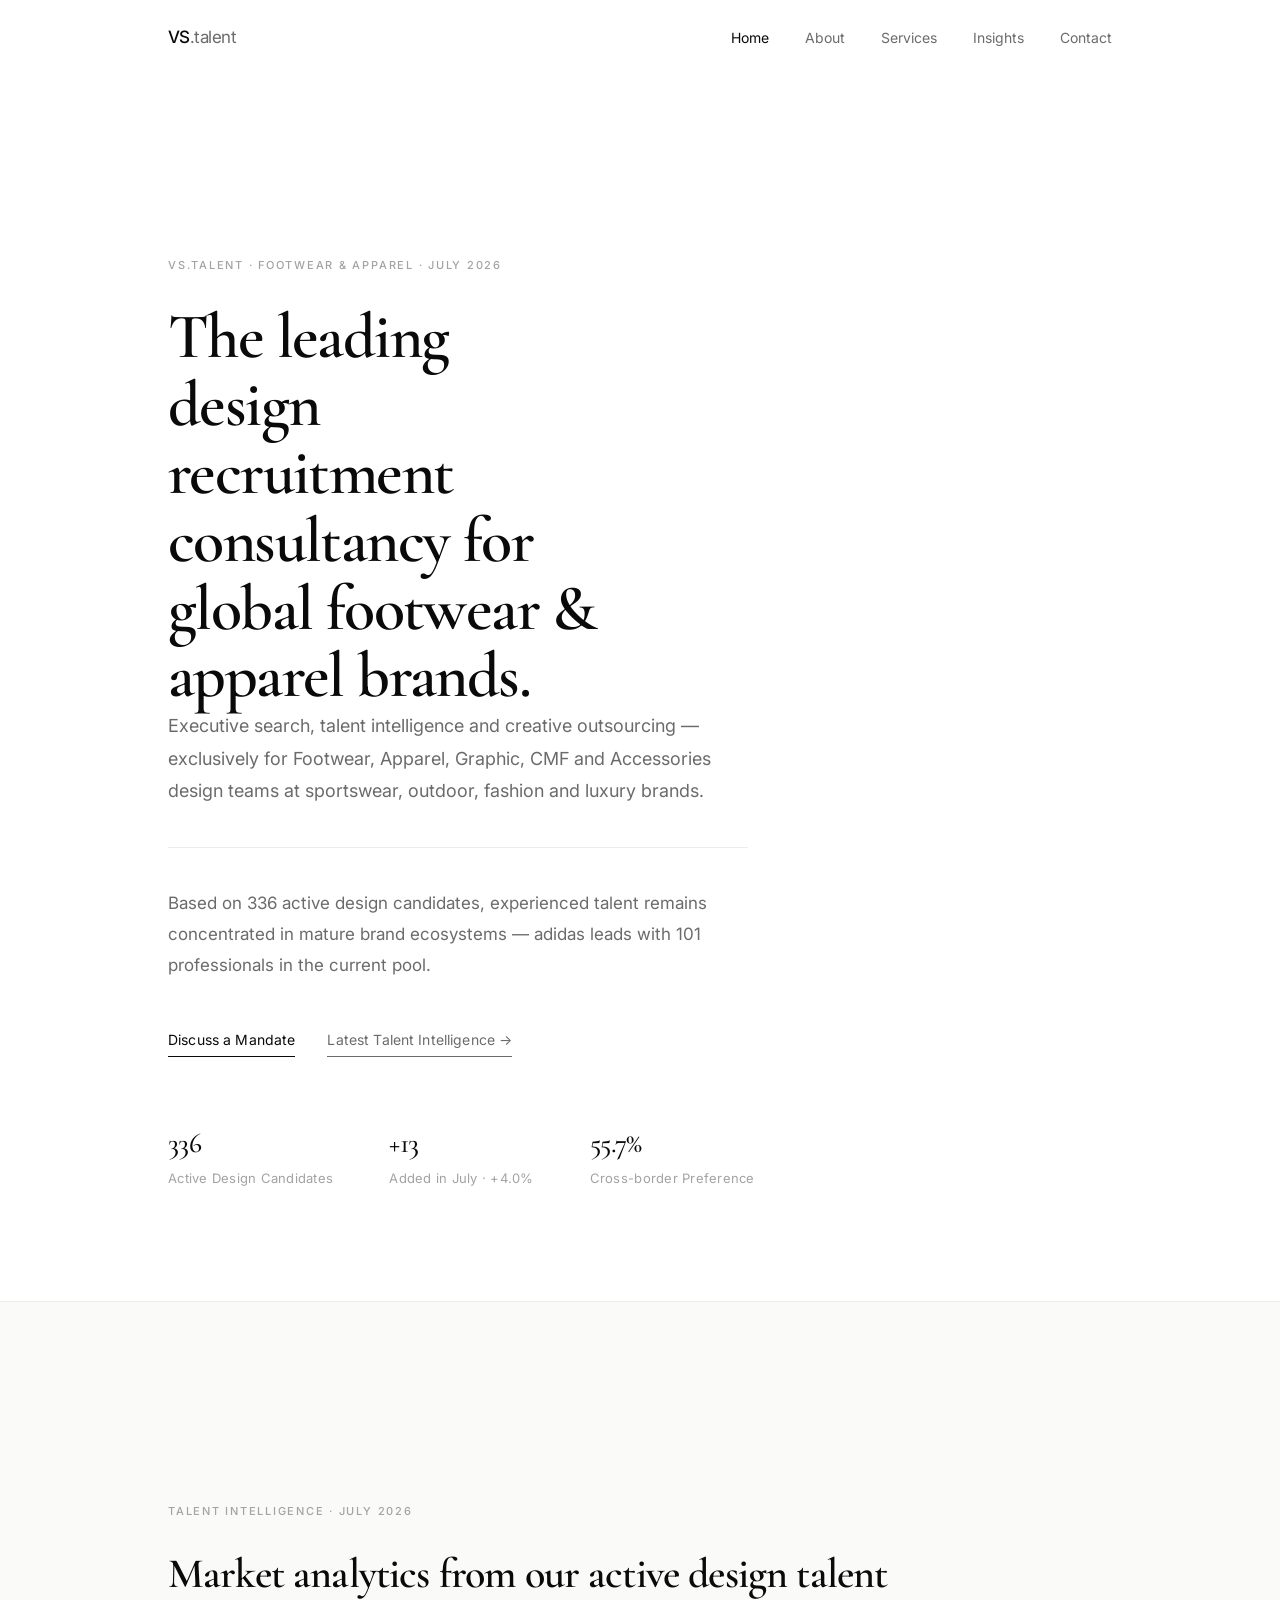
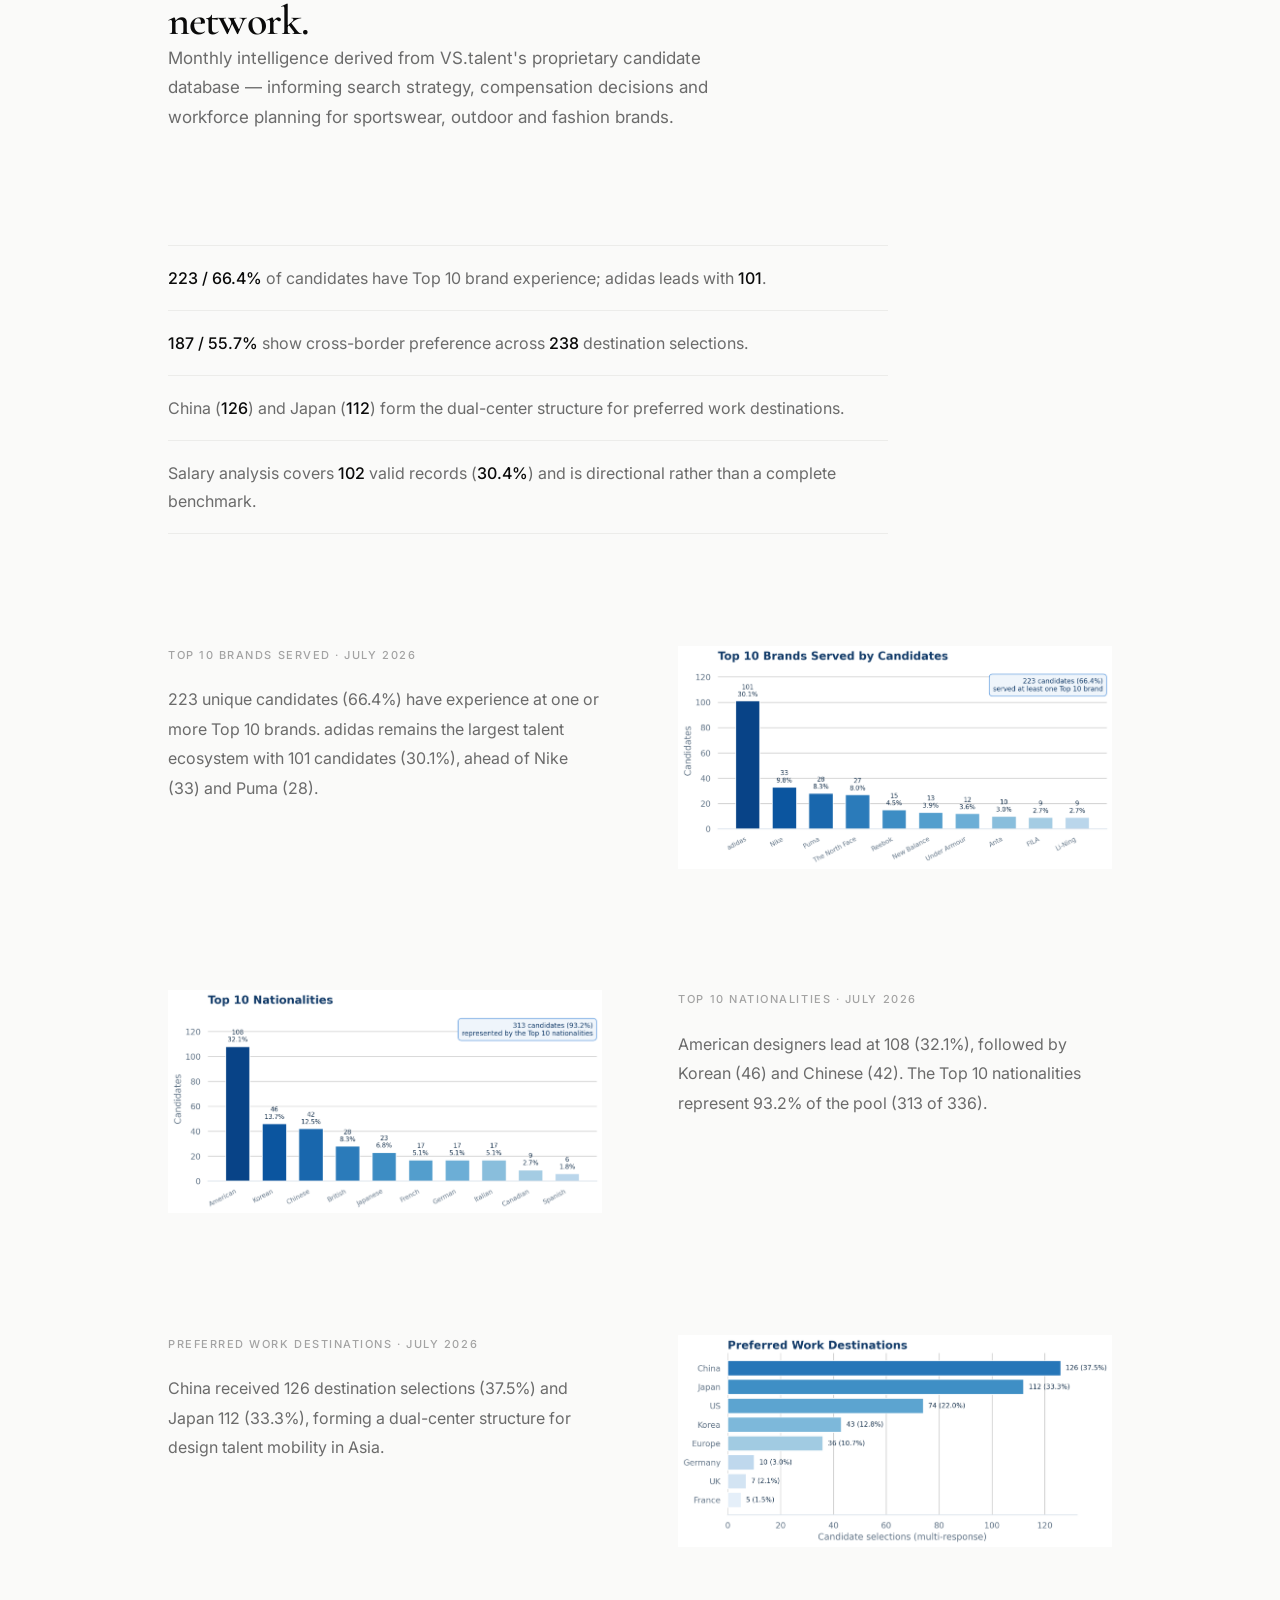
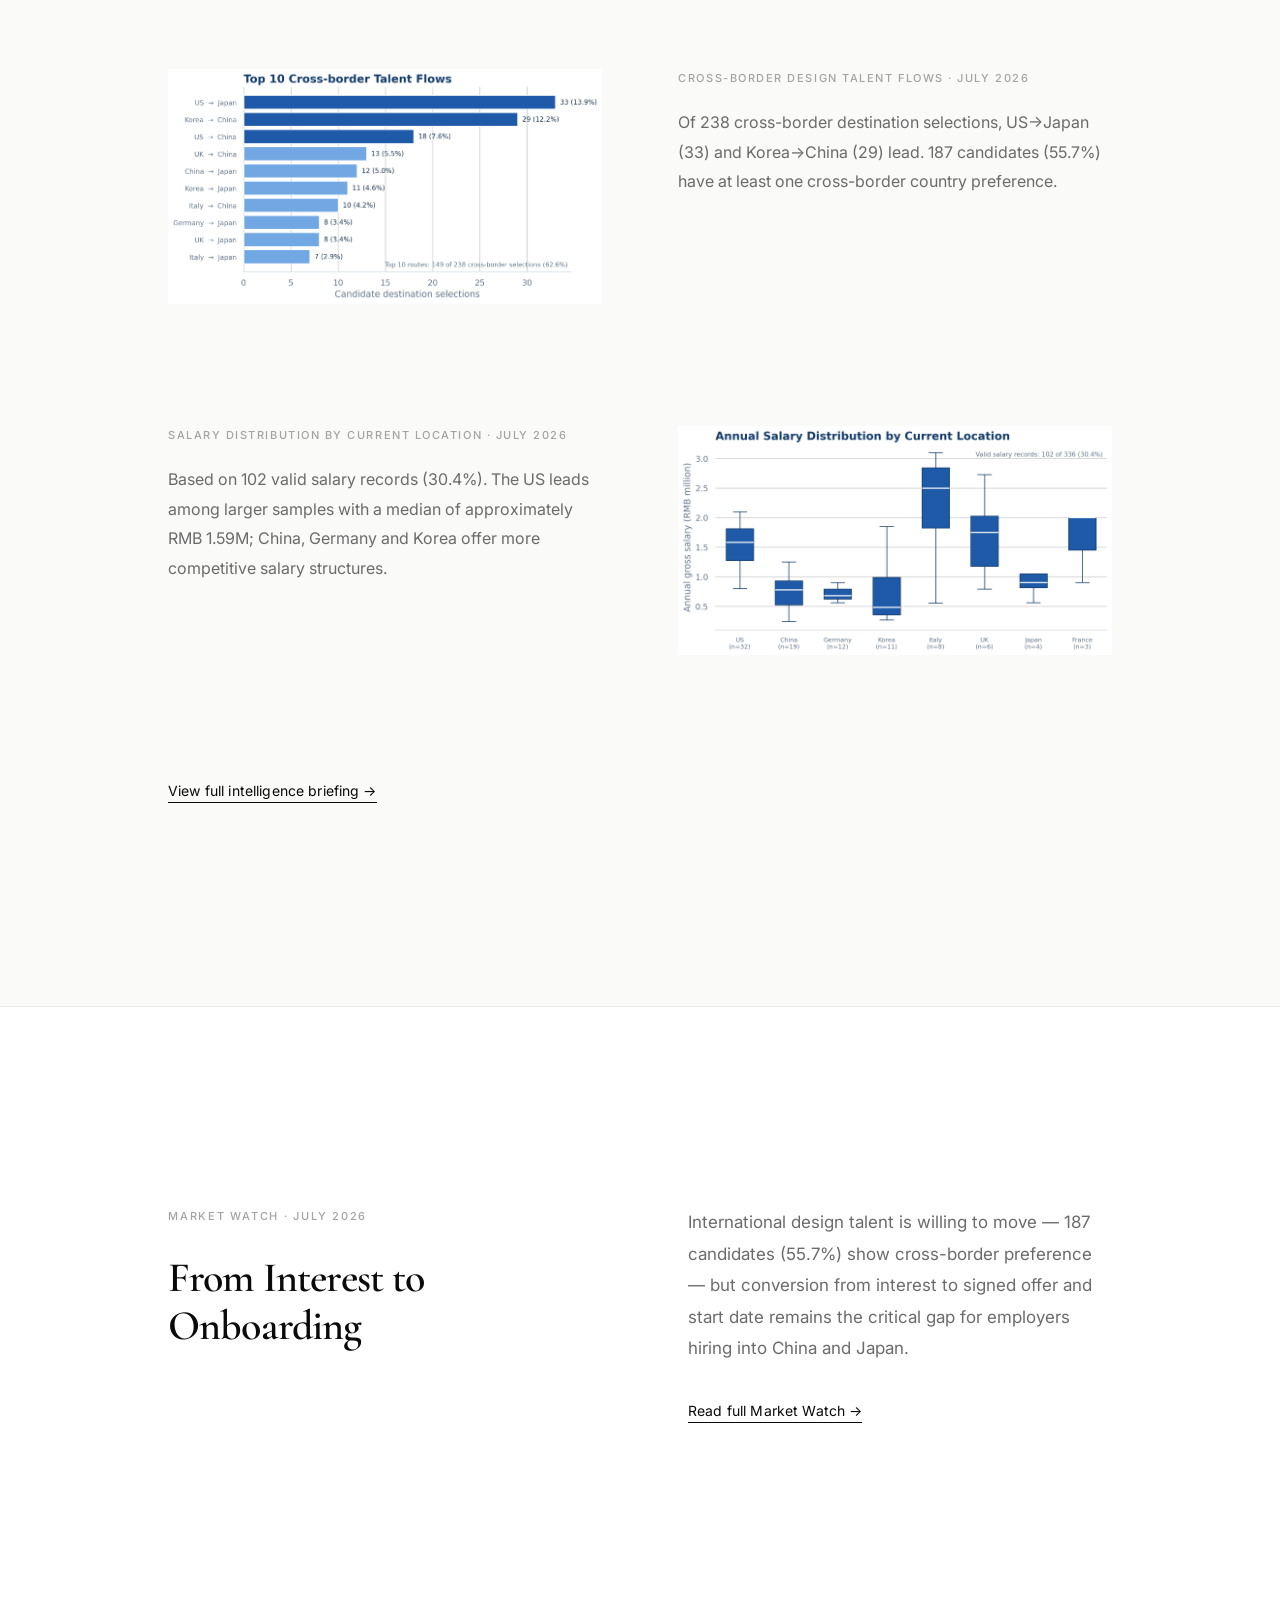
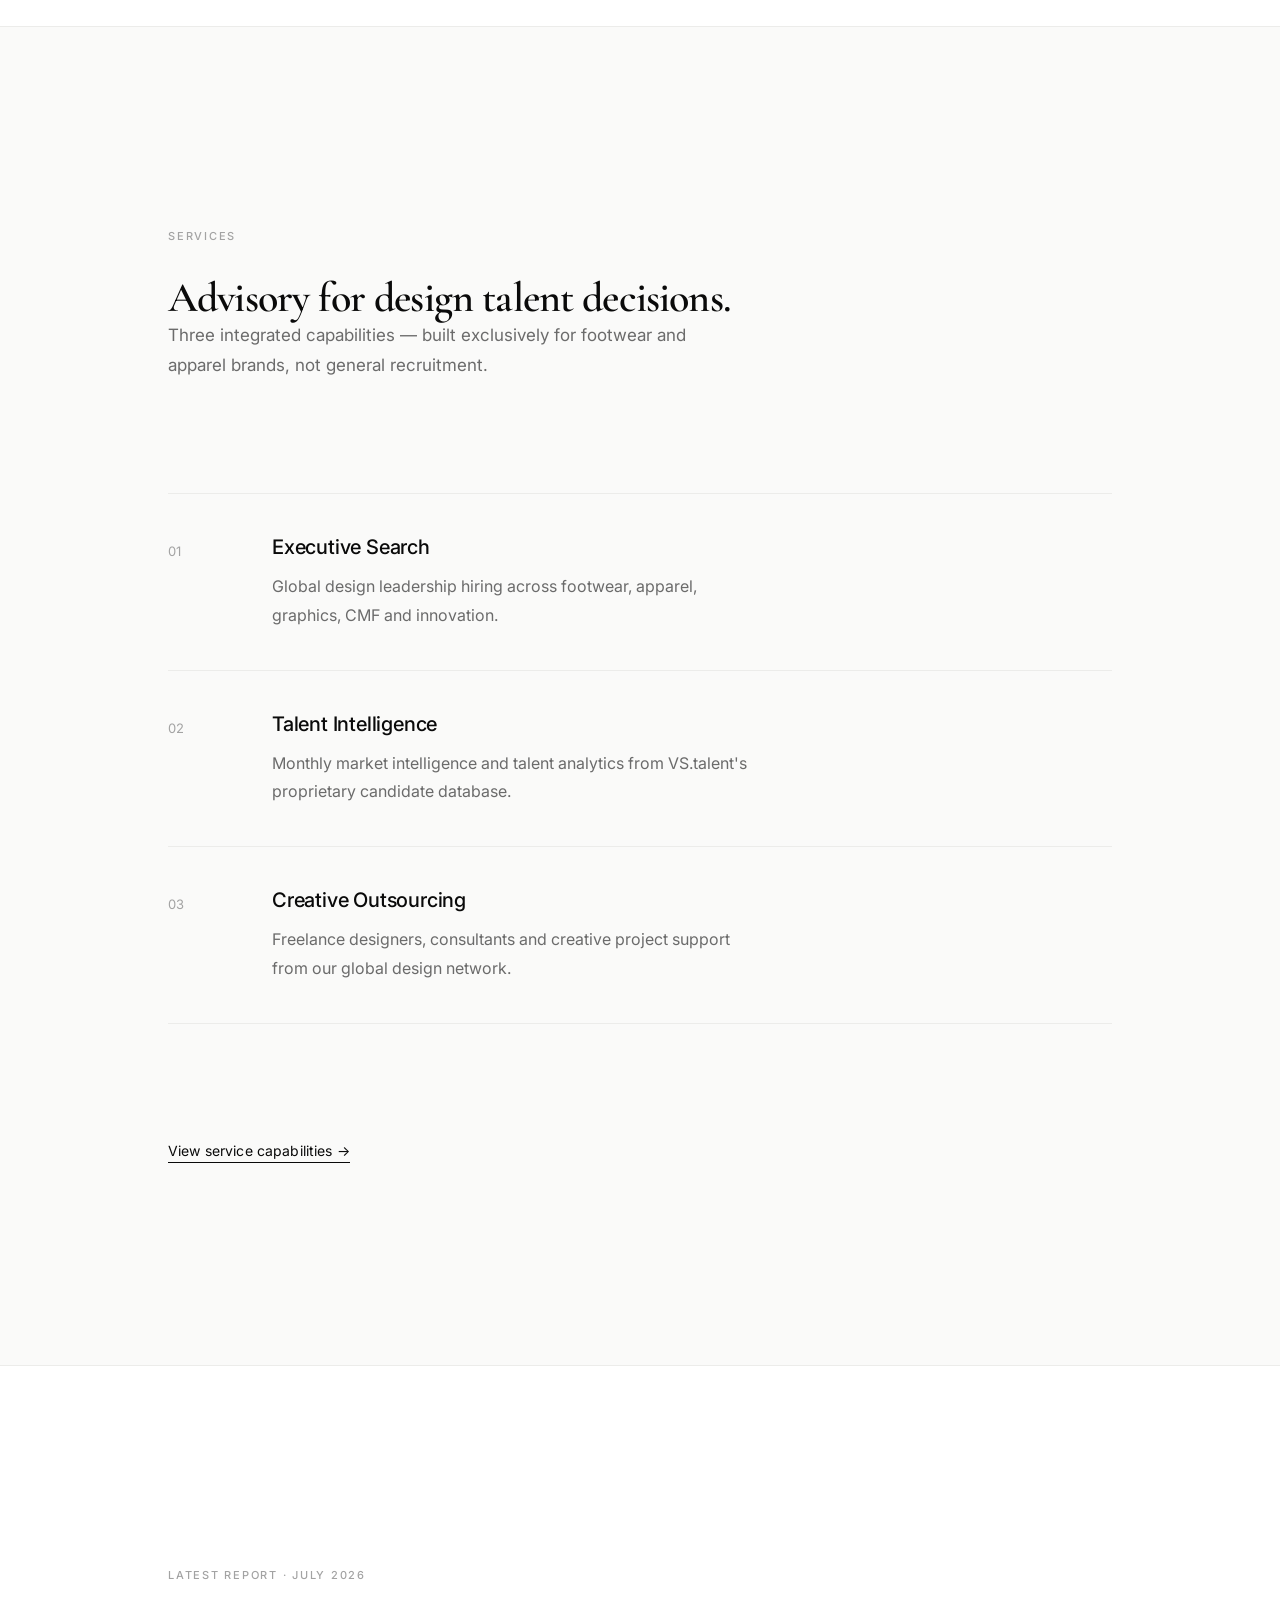
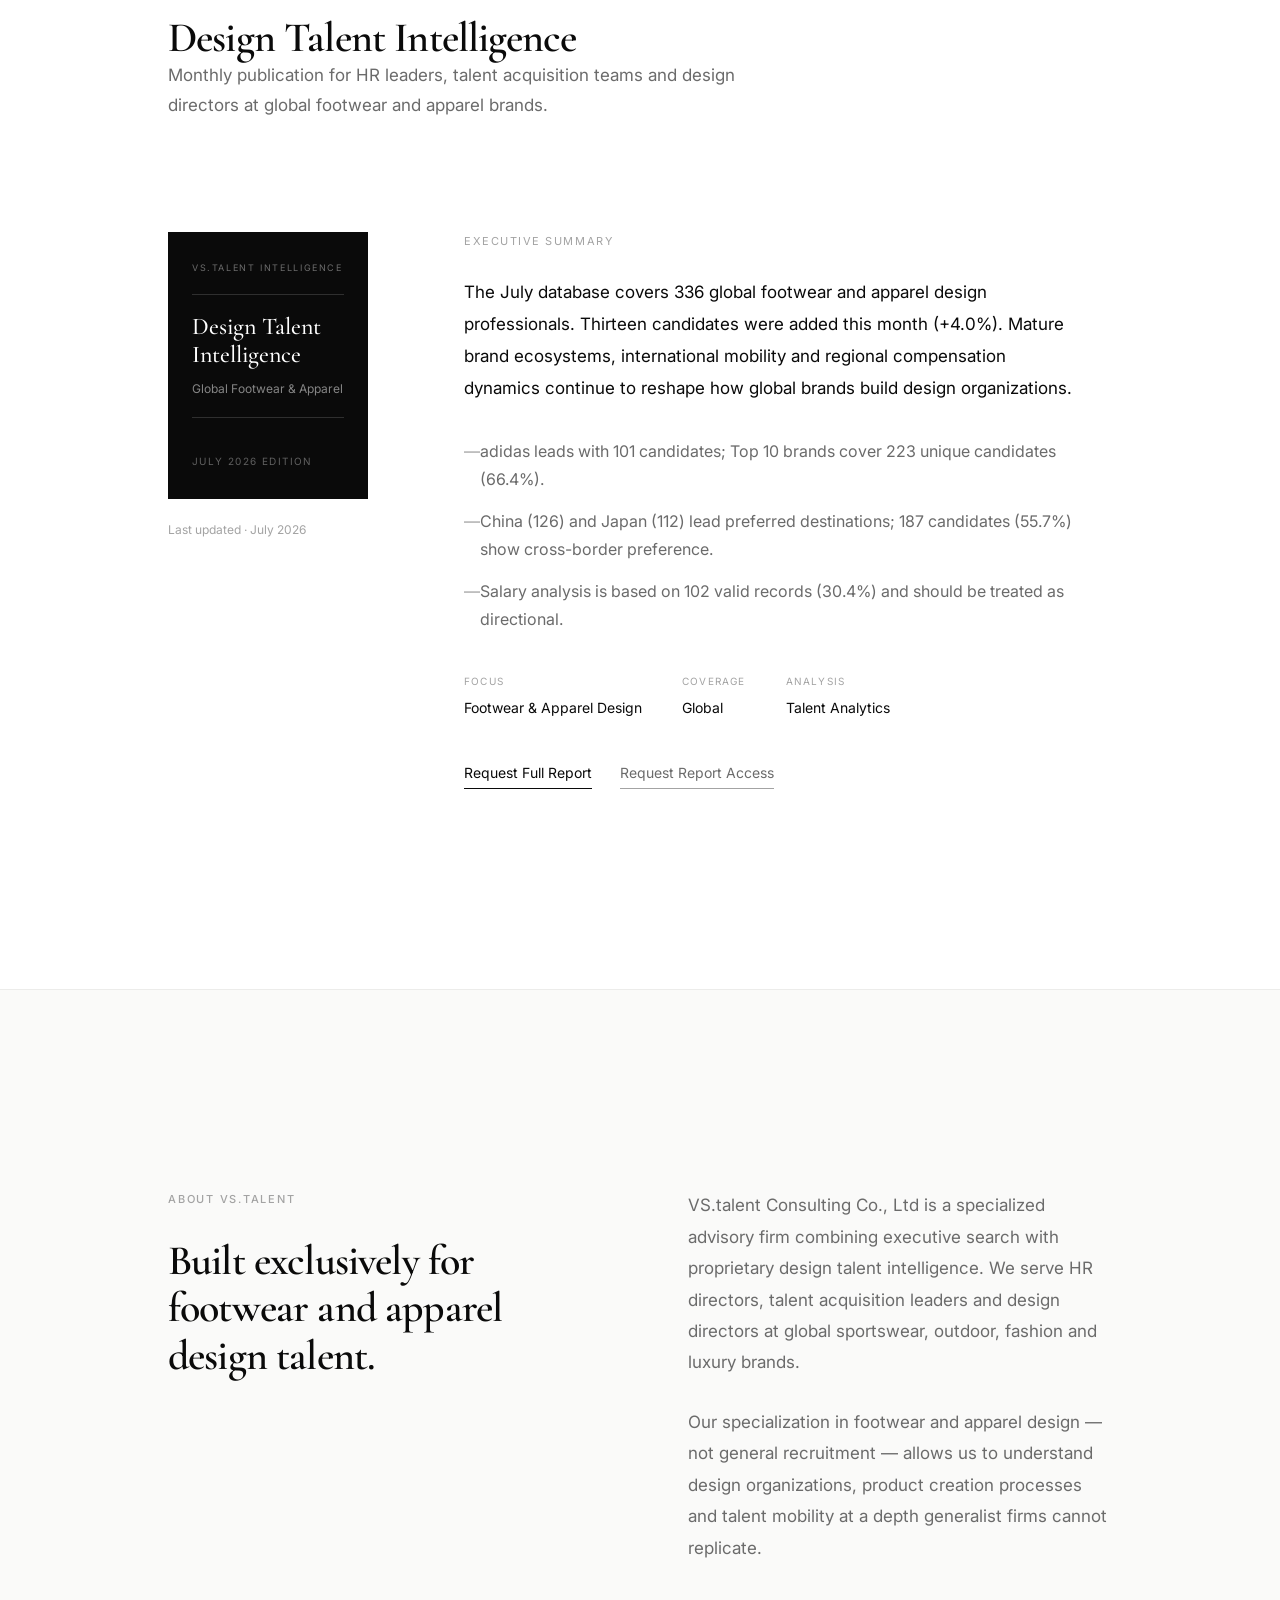
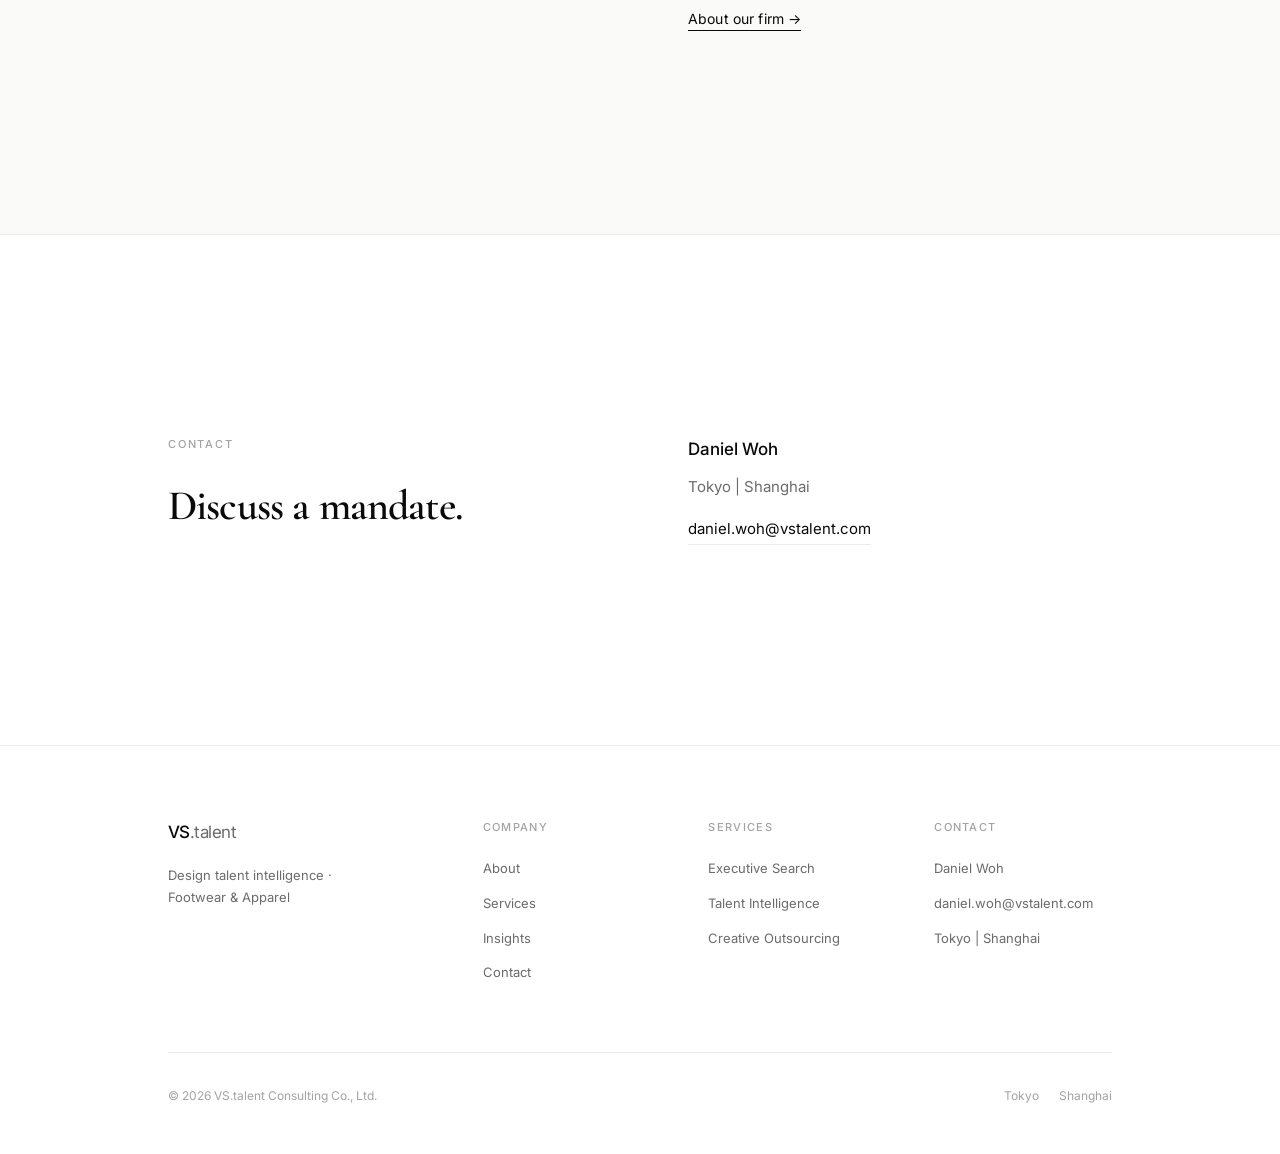
==== index.html @ 4f1153b6 "Optimize homepage for July 2026 sync, remove Featured Candidates, expand services Co-authored-by: Cu" ====
<!DOCTYPE html>
<html lang="en">
<head>
  <meta charset="UTF-8">
  <meta name="viewport" content="width=device-width, initial-scale=1.0">
  <meta name="description" content="VS.talent — Design talent intelligence for global footwear and apparel brands.">
  <title>VS.talent | Global Footwear & Apparel Design Talent Intelligence</title>
  <link rel="stylesheet" href="styles.css">
</head>
<body>

  <header class="site-header">
    <div class="container site-header__inner">
      <a href="index.html" class="site-logo">VS<span>.talent</span></a>
      <button class="nav-toggle" aria-label="Menu"><span></span><span></span><span></span></button>
      <nav class="site-nav">
        <a href="index.html" class="is-active">Home</a>
        <a href="about.html">About</a>
        <a href="services.html">Services</a>
        <a href="insights.html">Insights</a>
        <a href="contact.html">Contact</a>
      </nav>
    </div>
  </header>

  <main>

    <!-- 1. Hero -->
    <section class="chapter chapter--hero">
      <div class="container">
        <p class="eyebrow">VS.talent · Footwear &amp; Apparel · July 2026</p>
        <h1 class="display">The leading design recruitment consultancy for global footwear &amp; apparel brands.</h1>
        <p class="lead">Executive search, talent intelligence and creative outsourcing — exclusively for Footwear, Apparel, Graphic, CMF and Accessories design teams at sportswear, outdoor, fashion and luxury brands.</p>
        <p class="hero__positioning">Based on 336 active design candidates, experienced talent remains concentrated in mature brand ecosystems — adidas leads with 101 professionals in the current pool.</p>
        <div class="hero__actions">
          <a href="contact.html" class="text-link">Discuss a Mandate</a>
          <a href="insights.html" class="text-link text-link--muted">Latest Talent Intelligence →</a>
        </div>
        <dl class="hero__metrics">
          <div class="hero__metric">
            <dt>336</dt>
            <dd>Active Design Candidates</dd>
          </div>
          <div class="hero__metric">
            <dt>+13</dt>
            <dd>Added in July · +4.0%</dd>
          </div>
          <div class="hero__metric">
            <dt>55.7%</dt>
            <dd>Cross-border Preference</dd>
          </div>
        </dl>
      </div>
    </section>

    <!-- 2. Talent Intelligence -->
    <section id="intelligence" class="chapter chapter--soft">
      <div class="container">
        <header class="chapter__intro chapter__intro--wide">
          <p class="eyebrow">Talent Intelligence · July 2026</p>
          <h2 class="heading">Market analytics from our active design talent network.</h2>
          <p class="subheading">Monthly intelligence derived from VS.talent's proprietary candidate database — informing search strategy, compensation decisions and workforce planning for sportswear, outdoor and fashion brands.</p>
        </header>

        <ul class="key-insights">
          <li><strong>223 / 66.4%</strong> of candidates have Top 10 brand experience; adidas leads with <strong>101</strong>.</li>
          <li><strong>187 / 55.7%</strong> show cross-border preference across <strong>238</strong> destination selections.</li>
          <li>China (<strong>126</strong>) and Japan (<strong>112</strong>) form the dual-center structure for preferred work destinations.</li>
          <li>Salary analysis covers <strong>102</strong> valid records (<strong>30.4%</strong>) and is directional rather than a complete benchmark.</li>
        </ul>

        <div class="data-story">
          <article class="data-story__row">
            <div class="data-story__prose">
              <p class="data-story__label">Top 10 Brands Served · July 2026</p>
              <p class="data-story__text">223 unique candidates (66.4%) have experience at one or more Top 10 brands. adidas remains the largest talent ecosystem with 101 candidates (30.1%), ahead of Nike (33) and Puma (28).</p>
            </div>
            <figure class="data-story__visual">
              <button type="button" data-lightbox="images/analytics/top-brands.png" aria-label="Expand Top Brands chart">
                <img src="images/analytics/top-brands.png" alt="Top 10 brands served by candidates, July 2026" loading="lazy">
              </button>
            </figure>
          </article>

          <article class="data-story__row data-story__row--reverse">
            <div class="data-story__prose">
              <p class="data-story__label">Top 10 Nationalities · July 2026</p>
              <p class="data-story__text">American designers lead at 108 (32.1%), followed by Korean (46) and Chinese (42). The Top 10 nationalities represent 93.2% of the pool (313 of 336).</p>
            </div>
            <figure class="data-story__visual">
              <button type="button" data-lightbox="images/analytics/nationality-distribution.png" aria-label="Expand Nationality Distribution chart">
                <img src="images/analytics/nationality-distribution.png" alt="Top 10 nationalities, July 2026" loading="lazy">
              </button>
            </figure>
          </article>

          <article class="data-story__row">
            <div class="data-story__prose">
              <p class="data-story__label">Preferred Work Destinations · July 2026</p>
              <p class="data-story__text">China received 126 destination selections (37.5%) and Japan 112 (33.3%), forming a dual-center structure for design talent mobility in Asia.</p>
            </div>
            <figure class="data-story__visual">
              <button type="button" data-lightbox="images/analytics/preferred-destinations.png" aria-label="Expand Preferred Work Destinations chart">
                <img src="images/analytics/preferred-destinations.png" alt="Preferred work destinations, July 2026" loading="lazy">
              </button>
            </figure>
          </article>

          <article class="data-story__row data-story__row--reverse">
            <div class="data-story__prose">
              <p class="data-story__label">Cross-border Design Talent Flows · July 2026</p>
              <p class="data-story__text">Of 238 cross-border destination selections, US→Japan (33) and Korea→China (29) lead. 187 candidates (55.7%) have at least one cross-border country preference.</p>
            </div>
            <figure class="data-story__visual">
              <button type="button" data-lightbox="images/analytics/cross-border-flows.png" aria-label="Expand Cross-Border Flows chart">
                <img src="images/analytics/cross-border-flows.png" alt="Top 10 cross-border talent flows, July 2026" loading="lazy">
              </button>
            </figure>
          </article>

          <article class="data-story__row">
            <div class="data-story__prose">
              <p class="data-story__label">Salary Distribution by Current Location · July 2026</p>
              <p class="data-story__text">Based on 102 valid salary records (30.4%). The US leads among larger samples with a median of approximately RMB 1.59M; China, Germany and Korea offer more competitive salary structures.</p>
            </div>
            <figure class="data-story__visual">
              <button type="button" data-lightbox="images/analytics/salary-distribution.png" aria-label="Expand Salary Distribution chart">
                <img src="images/analytics/salary-distribution.png" alt="Salary distribution by current location, July 2026" loading="lazy">
              </button>
            </figure>
          </article>
        </div>

        <div class="chapter__outro">
          <a href="insights.html" class="text-link">View full intelligence briefing →</a>
        </div>
      </div>
    </section>

    <!-- 3. Market Watch preview -->
    <section id="market-insights" class="chapter">
      <div class="container split">
        <div>
          <p class="eyebrow">Market Watch · July 2026</p>
          <h2 class="heading">From Interest to Onboarding</h2>
        </div>
        <div>
          <p class="body-text">International design talent is willing to move — 187 candidates (55.7%) show cross-border preference — but conversion from interest to signed offer and start date remains the critical gap for employers hiring into China and Japan.</p>
          <p style="margin-top: 32px;"><a href="insights.html" class="text-link">Read full Market Watch →</a></p>
        </div>
      </div>
    </section>

    <!-- 4. Services -->
    <section id="services" class="chapter chapter--soft">
      <div class="container">
        <header class="chapter__intro">
          <p class="eyebrow">Services</p>
          <h2 class="heading">Advisory for design talent decisions.</h2>
          <p class="subheading">Three integrated capabilities — built exclusively for footwear and apparel brands, not general recruitment.</p>
        </header>

        <div class="capability-stack">
          <article class="capability-item">
            <p class="capability-item__index">01</p>
            <div>
              <h3 class="capability-item__title">Executive Search</h3>
              <p class="capability-item__desc">Global design leadership hiring across footwear, apparel, graphics, CMF and innovation.</p>
            </div>
          </article>
          <article class="capability-item">
            <p class="capability-item__index">02</p>
            <div>
              <h3 class="capability-item__title">Talent Intelligence</h3>
              <p class="capability-item__desc">Monthly market intelligence and talent analytics from VS.talent's proprietary candidate database.</p>
            </div>
          </article>
          <article class="capability-item">
            <p class="capability-item__index">03</p>
            <div>
              <h3 class="capability-item__title">Creative Outsourcing</h3>
              <p class="capability-item__desc">Freelance designers, consultants and creative project support from our global design network.</p>
            </div>
          </article>
        </div>

        <div class="chapter__outro">
          <a href="services.html" class="text-link">View service capabilities →</a>
        </div>
      </div>
    </section>

    <!-- 5. Latest Report -->
    <section id="report" class="chapter">
      <div class="container">
        <header class="chapter__intro">
          <p class="eyebrow">Latest Report · July 2026</p>
          <h2 class="heading">Design Talent Intelligence</h2>
          <p class="subheading">Monthly publication for HR leaders, talent acquisition teams and design directors at global footwear and apparel brands.</p>
        </header>

        <div class="publication">
          <div>
            <div class="publication__cover" aria-label="Report cover July 2026">
              <span class="publication__cover-publisher">VS.talent Intelligence</span>
              <div class="publication__cover-rule"></div>
              <h3 class="publication__cover-title">Design Talent Intelligence</h3>
              <p class="publication__cover-sub">Global Footwear &amp; Apparel</p>
              <div class="publication__cover-rule"></div>
              <span class="publication__cover-edition">July 2026 Edition</span>
            </div>
            <p class="publication__date"><time datetime="2026-07">Last updated · July 2026</time></p>
          </div>
          <div>
            <p class="publication__summary-label">Executive Summary</p>
            <p class="publication__summary">The July database covers 336 global footwear and apparel design professionals. Thirteen candidates were added this month (+4.0%). Mature brand ecosystems, international mobility and regional compensation dynamics continue to reshape how global brands build design organizations.</p>
            <ul class="publication__bullets">
              <li>adidas leads with 101 candidates; Top 10 brands cover 223 unique candidates (66.4%).</li>
              <li>China (126) and Japan (112) lead preferred destinations; 187 candidates (55.7%) show cross-border preference.</li>
              <li>Salary analysis is based on 102 valid records (30.4%) and should be treated as directional.</li>
            </ul>
            <dl class="publication__meta">
              <div><dt>Focus</dt><dd>Footwear &amp; Apparel Design</dd></div>
              <div><dt>Coverage</dt><dd>Global</dd></div>
              <div><dt>Analysis</dt><dd>Talent Analytics</dd></div>
            </dl>
            <div class="publication__actions">
              <a href="contact.html#request-report" class="btn btn--fill">Request Full Report</a>
              <a href="contact.html#request-report" class="btn btn--outline">Request Report Access</a>
            </div>
          </div>
        </div>
      </div>
    </section>

    <!-- 6. About -->
    <section id="about" class="chapter chapter--soft">
      <div class="container split">
        <div>
          <p class="eyebrow">About VS.talent</p>
          <h2 class="heading">Built exclusively for footwear and apparel design talent.</h2>
        </div>
        <div>
          <p class="body-text">VS.talent Consulting Co., Ltd is a specialized advisory firm combining executive search with proprietary design talent intelligence. We serve HR directors, talent acquisition leaders and design directors at global sportswear, outdoor, fashion and luxury brands.</p>
          <p class="body-text" style="margin-top: 28px;">Our specialization in footwear and apparel design — not general recruitment — allows us to understand design organizations, product creation processes and talent mobility at a depth generalist firms cannot replicate.</p>
          <p style="margin-top: 40px;"><a href="about.html" class="text-link">About our firm →</a></p>
        </div>
      </div>
    </section>

    <!-- 7. Contact -->
    <section id="contact" class="chapter">
      <div class="container split">
        <div>
          <p class="eyebrow">Contact</p>
          <h2 class="heading">Discuss a mandate.</h2>
        </div>
        <div class="contact-card">
          <p class="contact-card__name">Daniel Woh</p>
          <p class="contact-card__loc">Tokyo | Shanghai</p>
          <a href="mailto:daniel.woh@vstalent.com" class="contact-card__email">daniel.woh@vstalent.com</a>
        </div>
      </div>
    </section>

  </main>

  <footer class="site-footer">
    <div class="container">
      <div class="site-footer__grid">
        <div class="site-footer__brand">
          <a href="index.html" class="site-logo">VS<span>.talent</span></a>
          <p>Design talent intelligence · Footwear &amp; Apparel</p>
        </div>
        <div>
          <h5>Company</h5>
          <ul>
            <li><a href="about.html">About</a></li>
            <li><a href="services.html">Services</a></li>
            <li><a href="insights.html">Insights</a></li>
            <li><a href="contact.html">Contact</a></li>
          </ul>
        </div>
        <div>
          <h5>Services</h5>
          <ul>
            <li><a href="services.html">Executive Search</a></li>
            <li><a href="services.html">Talent Intelligence</a></li>
            <li><a href="services.html">Creative Outsourcing</a></li>
          </ul>
        </div>
        <div>
          <h5>Contact</h5>
          <ul>
            <li>Daniel Woh</li>
            <li><a href="mailto:daniel.woh@vstalent.com">daniel.woh@vstalent.com</a></li>
            <li>Tokyo | Shanghai</li>
          </ul>
        </div>
      </div>
      <div class="site-footer__bottom">
        <p>&copy; 2026 VS.talent Consulting Co., Ltd.</p>
        <div class="site-footer__locs"><span>Tokyo</span><span>Shanghai</span></div>
      </div>
    </div>
  </footer>

  <div class="lightbox" id="lightbox" hidden>
    <button type="button" class="lightbox__close" aria-label="Close">&times;</button>
    <img class="lightbox__img" src="" alt="">
  </div>

  <script>
    document.querySelector('.nav-toggle')?.addEventListener('click', () => {
      document.querySelector('.site-nav')?.classList.toggle('is-open');
    });
    const lightbox = document.getElementById('lightbox');
    const lightboxImg = lightbox.querySelector('.lightbox__img');
    document.querySelectorAll('[data-lightbox]').forEach(el => {
      el.addEventListener('click', () => {
        lightboxImg.src = el.dataset.lightbox;
        lightboxImg.alt = el.closest('article')?.querySelector('.data-story__label')?.textContent || 'Chart';
        lightbox.hidden = false;
        document.body.style.overflow = 'hidden';
      });
    });
    lightbox.querySelector('.lightbox__close').addEventListener('click', () => {
      lightbox.hidden = true; lightboxImg.src = ''; document.body.style.overflow = '';
    });
    lightbox.addEventListener('click', e => { if (e.target === lightbox) { lightbox.hidden = true; lightboxImg.src = ''; document.body.style.overflow = ''; }});
    document.addEventListener('keydown', e => { if (e.key === 'Escape' && !lightbox.hidden) { lightbox.hidden = true; lightboxImg.src = ''; document.body.style.overflow = ''; }});
  </script>
</body>
</html>
---- styles.css ----
/* VS.talent — Advisory intelligence platform */

@import url('https://fonts.googleapis.com/css2?family=Cormorant+Garamond:ital,wght@0,400;0,500;0,600;1,400&family=Inter:wght@300;400;500&display=swap');

:root {
  --bg: #ffffff;
  --bg-soft: #fafaf9;
  --text: #0a0a0a;
  --muted: #6b6b6b;
  --muted-light: #a3a3a3;
  --rule: #ececea;
  --container: 1024px;
  --readable: 580px;
  --serif: 'Cormorant Garamond', Georgia, serif;
  --sans: 'Inter', -apple-system, BlinkMacSystemFont, sans-serif;
  --ease: 0.2s ease;
  --space-chapter: clamp(120px, 18vw, 200px);
  --space-section: clamp(64px, 10vw, 112px);
}

*, *::before, *::after { margin: 0; padding: 0; box-sizing: border-box; }

html { scroll-behavior: smooth; }

body {
  background: var(--bg);
  color: var(--text);
  font-family: var(--sans);
  font-size: 17px;
  font-weight: 400;
  line-height: 1.75;
  -webkit-font-smoothing: antialiased;
}

img { max-width: 100%; display: block; }
a { color: inherit; text-decoration: none; }
ul { list-style: none; }
button { font: inherit; cursor: pointer; border: none; background: none; }

.container {
  width: 100%;
  max-width: var(--container);
  margin: 0 auto;
  padding: 0 clamp(28px, 5vw, 40px);
}

/* Header */

.site-header {
  position: sticky;
  top: 0;
  z-index: 100;
  background: rgba(255, 255, 255, 0.92);
  backdrop-filter: blur(16px);
}

.site-header__inner {
  display: flex;
  align-items: center;
  justify-content: space-between;
  height: 76px;
}

.site-logo {
  font-size: 17px;
  font-weight: 500;
  letter-spacing: -0.03em;
}

.site-logo span { font-weight: 400; color: var(--muted); }

.site-nav {
  display: flex;
  align-items: center;
  gap: 36px;
}

.site-nav a {
  font-size: 14px;
  font-weight: 400;
  color: var(--muted);
  transition: color var(--ease);
}

.site-nav a:hover,
.site-nav a.is-active { color: var(--text); }

.nav-toggle {
  display: none;
  flex-direction: column;
  gap: 6px;
  padding: 8px;
}

.nav-toggle span {
  display: block;
  width: 22px;
  height: 1px;
  background: var(--text);
}

/* Typography */

.eyebrow {
  font-size: 11px;
  font-weight: 500;
  letter-spacing: 0.16em;
  text-transform: uppercase;
  color: var(--muted-light);
  margin-bottom: 28px;
}

.display {
  font-family: var(--serif);
  font-size: clamp(2.75rem, 5.5vw, 4rem);
  font-weight: 600;
  line-height: 1.06;
  letter-spacing: -0.025em;
  max-width: 14ch;
}

.display--sm {
  font-size: clamp(2.125rem, 4vw, 2.875rem);
  max-width: none;
}

.lead {
  font-size: 1.125rem;
  font-weight: 400;
  line-height: 1.8;
  color: var(--muted);
  max-width: var(--readable);
}

.hero__positioning {
  margin-top: 40px;
  padding-top: 40px;
  border-top: 1px solid var(--rule);
  font-size: 1.0625rem;
  line-height: 1.8;
  color: var(--muted);
  max-width: var(--readable);
}

.heading {
  font-family: var(--serif);
  font-size: clamp(2rem, 3.5vw, 2.625rem);
  font-weight: 600;
  line-height: 1.12;
  letter-spacing: -0.02em;
}

.subheading {
  font-size: 1.0625rem;
  font-weight: 400;
  line-height: 1.75;
  color: var(--muted);
  max-width: var(--readable);
}

.body-text {
  font-weight: 400;
  color: var(--muted);
  line-height: 1.85;
  max-width: 52ch;
}

.text-link {
  font-size: 14px;
  font-weight: 400;
  letter-spacing: 0.01em;
  border-bottom: 1px solid currentColor;
  padding-bottom: 3px;
  transition: opacity var(--ease);
}

.text-link:hover { opacity: 0.5; }

.text-link--muted {
  color: var(--muted);
}

/* Chapters */

.chapter {
  padding: var(--space-chapter) 0;
}

.chapter + .chapter {
  border-top: 1px solid var(--rule);
}

.chapter--hero {
  padding-top: clamp(120px, 16vw, 180px);
  padding-bottom: var(--space-section);
}

.chapter--soft { background: var(--bg-soft); }

.chapter--light {
  padding-top: var(--space-section);
  padding-bottom: var(--space-section);
}

.chapter__intro {
  margin-bottom: var(--space-section);
  max-width: 720px;
}

.chapter__intro--wide { max-width: 780px; }

.chapter__outro {
  margin-top: var(--space-section);
}

/* Hero */

.hero__actions {
  display: flex;
  flex-wrap: wrap;
  align-items: baseline;
  gap: 32px;
  margin-top: 48px;
}

.hero__metrics {
  display: flex;
  flex-wrap: wrap;
  gap: 56px;
  margin-top: 72px;
}

.hero__metric dt {
  font-family: var(--serif);
  font-size: 1.75rem;
  font-weight: 500;
  line-height: 1;
  letter-spacing: -0.02em;
  color: var(--text);
}

.hero__metric dd {
  margin-top: 10px;
  font-size: 13px;
  font-weight: 400;
  color: var(--muted-light);
  letter-spacing: 0.02em;
}

/* Data story — Talent Intelligence */

.data-story {
  display: flex;
  flex-direction: column;
  gap: var(--space-section);
}

.data-story__row {
  display: grid;
  grid-template-columns: 1fr 1fr;
  gap: clamp(40px, 6vw, 80px);
  align-items: start;
}

.data-story__row--reverse .data-story__prose { order: 2; }
.data-story__row--reverse .data-story__visual { order: 1; }

.data-story__label {
  font-size: 11px;
  font-weight: 500;
  letter-spacing: 0.14em;
  text-transform: uppercase;
  color: var(--muted-light);
  margin-bottom: 20px;
}

.data-story__text {
  font-size: 1rem;
  font-weight: 400;
  line-height: 1.85;
  color: var(--muted);
}

.data-story__visual {
  cursor: zoom-in;
}

.data-story__visual img {
  background: var(--bg-soft);
}

.data-story__caption {
  margin-top: 16px;
  font-size: 13px;
  line-height: 1.7;
  color: var(--muted-light);
}

/* July key insights */

.key-insights {
  list-style: none;
  margin: 0 0 var(--space-section);
  padding: 0;
  max-width: 720px;
  border-top: 1px solid var(--rule);
}

.key-insights li {
  padding: 18px 0;
  border-bottom: 1px solid var(--rule);
  font-size: 1rem;
  font-weight: 400;
  line-height: 1.75;
  color: var(--muted);
}

.key-insights strong {
  font-weight: 500;
  color: var(--text);
}

/* Service detail pages */

.service-detail {
  display: grid;
  grid-template-columns: 56px 1fr;
  gap: clamp(24px, 4vw, 48px);
  padding: clamp(48px, 7vw, 80px) 0;
  border-top: 1px solid var(--rule);
}

.service-detail:last-of-type {
  border-bottom: 1px solid var(--rule);
}

.service-detail__index {
  font-size: 13px;
  color: var(--muted-light);
  padding-top: 10px;
}

.service-detail__lead {
  margin-top: 20px;
  font-size: 1.0625rem;
  font-weight: 400;
  line-height: 1.8;
  color: var(--muted);
  max-width: 58ch;
}

.service-detail__meta {
  display: grid;
  grid-template-columns: 1fr 1fr;
  gap: clamp(28px, 4vw, 40px);
  margin-top: 40px;
  max-width: 840px;
}

.service-detail__meta dt {
  font-size: 11px;
  font-weight: 500;
  letter-spacing: 0.12em;
  text-transform: uppercase;
  color: var(--muted-light);
  margin-bottom: 8px;
}

.service-detail__meta dd {
  font-size: 15px;
  font-weight: 400;
  line-height: 1.7;
  color: var(--muted);
}

/* Market insights */

.insight-feature {
  margin-bottom: var(--space-section);
}

.insight-feature__meta {
  display: flex;
  flex-wrap: wrap;
  justify-content: space-between;
  gap: 12px;
  margin-bottom: 28px;
  font-size: 13px;
  color: var(--muted-light);
}

.insight-feature__chart {
  cursor: zoom-in;
  max-width: 100%;
  margin-bottom: 28px;
}

.insight-feature__chart img {
  background: var(--bg-soft);
}

.insight-feature__body {
  font-size: 1rem;
  line-height: 1.85;
  color: var(--muted);
  max-width: 52ch;
}

.insight-essay {
  max-width: 680px;
}

.insight-essay .subheading {
  margin-top: 20px;
}

/* Capabilities — editorial stack */

.capability-stack {
  display: flex;
  flex-direction: column;
  gap: 0;
}

.capability-item {
  display: grid;
  grid-template-columns: 56px 1fr;
  gap: clamp(24px, 4vw, 48px);
  padding: 40px 0;
  border-top: 1px solid var(--rule);
}

.capability-item:last-child {
  border-bottom: 1px solid var(--rule);
}

.capability-item__index {
  font-size: 13px;
  color: var(--muted-light);
  padding-top: 6px;
}

.capability-item__title {
  font-size: 1.25rem;
  font-weight: 500;
  line-height: 1.3;
  margin-bottom: 12px;
  letter-spacing: -0.01em;
}

.capability-item__desc {
  font-size: 1rem;
  font-weight: 400;
  line-height: 1.8;
  color: var(--muted);
  max-width: 48ch;
}

/* Profile cards */

.profile-grid {
  display: grid;
  grid-template-columns: repeat(2, 1fr);
  gap: clamp(32px, 5vw, 48px);
}

.profile-card {
  padding: 36px 0;
}

.profile-card__role {
  font-size: 1rem;
  font-weight: 500;
  margin-bottom: 24px;
  letter-spacing: -0.01em;
}

.profile-card__fields {
  display: grid;
  gap: 14px;
  margin-bottom: 28px;
}

.profile-card__field {
  display: grid;
  grid-template-columns: 120px 1fr;
  gap: 16px;
  font-size: 14px;
}

.profile-card__field dt {
  color: var(--muted-light);
  font-weight: 400;
}

.profile-card__field dd {
  color: var(--muted);
  font-weight: 400;
}

.profile-card__link {
  font-size: 13px;
  color: var(--muted-light);
  border-bottom: 1px solid var(--rule);
  padding-bottom: 2px;
  transition: color var(--ease), border-color var(--ease);
}

.profile-card__link:hover {
  color: var(--text);
  border-color: var(--text);
}

.note {
  margin-top: 48px;
  font-size: 12px;
  font-weight: 400;
  color: var(--muted-light);
  line-height: 1.75;
  max-width: 52ch;
}

/* Publication */

.publication {
  display: grid;
  grid-template-columns: 200px 1fr;
  gap: clamp(48px, 8vw, 96px);
  align-items: start;
}

.publication__cover {
  aspect-ratio: 3 / 4;
  background: var(--text);
  color: #fff;
  padding: 28px 24px;
  display: flex;
  flex-direction: column;
}

.publication__cover-publisher {
  font-size: 9px;
  letter-spacing: 0.18em;
  text-transform: uppercase;
  color: rgba(255,255,255,0.4);
}

.publication__cover-rule {
  border-top: 1px solid rgba(255,255,255,0.15);
  margin: 18px 0;
}

.publication__cover-title {
  font-family: var(--serif);
  font-size: 1.5rem;
  font-weight: 500;
  line-height: 1.15;
  margin-bottom: 10px;
}

.publication__cover-sub {
  font-size: 12px;
  color: rgba(255,255,255,0.5);
}

.publication__cover-edition {
  margin-top: auto;
  font-size: 10px;
  letter-spacing: 0.14em;
  text-transform: uppercase;
  color: rgba(255,255,255,0.35);
}

.publication__date {
  margin-top: 20px;
  font-size: 12px;
  color: var(--muted-light);
}

.publication__summary-label {
  font-size: 11px;
  letter-spacing: 0.14em;
  text-transform: uppercase;
  color: var(--muted-light);
  margin-bottom: 24px;
}

.publication__summary {
  font-size: 1.0625rem;
  font-weight: 400;
  line-height: 1.9;
  margin-bottom: 32px;
  max-width: 56ch;
}

.publication__bullets {
  margin-bottom: 40px;
}

.publication__bullets li {
  position: relative;
  padding-left: 16px;
  margin-bottom: 14px;
  font-size: 1rem;
  font-weight: 400;
  line-height: 1.75;
  color: var(--muted);
}

.publication__bullets li::before {
  content: '—';
  position: absolute;
  left: 0;
  color: var(--muted-light);
}

.publication__meta {
  display: flex;
  flex-wrap: wrap;
  gap: 40px;
  margin-bottom: 40px;
}

.publication__meta dt {
  font-size: 10px;
  letter-spacing: 0.12em;
  text-transform: uppercase;
  color: var(--muted-light);
  margin-bottom: 6px;
}

.publication__meta dd {
  font-size: 14px;
  font-weight: 400;
}

.publication__actions {
  display: flex;
  flex-wrap: wrap;
  gap: 28px;
  align-items: baseline;
}

.btn {
  display: inline-flex;
  font-size: 14px;
  font-weight: 400;
  border-bottom: 1px solid var(--text);
  padding-bottom: 3px;
  transition: opacity var(--ease);
}

.btn:hover { opacity: 0.5; }

.btn--fill {
  color: var(--text);
}

.btn--outline {
  color: var(--muted);
  border-color: var(--muted-light);
}

/* Split */

.split {
  display: grid;
  grid-template-columns: 1fr 1fr;
  gap: clamp(48px, 8vw, 96px);
  align-items: start;
}

/* Contact */

.contact-card__name {
  font-size: 1.0625rem;
  font-weight: 500;
  margin-bottom: 8px;
}

.contact-card__loc {
  font-size: 15px;
  font-weight: 400;
  color: var(--muted);
  line-height: 1.8;
}

.contact-card__email {
  display: inline-block;
  margin-top: 16px;
  font-size: 15px;
  font-weight: 400;
  border-bottom: 1px solid var(--rule);
  padding-bottom: 2px;
  transition: border-color var(--ease);
}

.contact-card__email:hover { border-color: var(--text); }

/* Request form */

.request-form {
  max-width: 520px;
}

.form-field {
  margin-bottom: 32px;
}

.form-field label {
  display: block;
  font-size: 11px;
  font-weight: 500;
  letter-spacing: 0.12em;
  text-transform: uppercase;
  color: var(--muted-light);
  margin-bottom: 10px;
}

.form-field input,
.form-field textarea {
  width: 100%;
  border: none;
  border-bottom: 1px solid var(--rule);
  padding: 12px 0;
  font-family: var(--sans);
  font-size: 16px;
  font-weight: 400;
  line-height: 1.5;
  color: var(--text);
  background: transparent;
  transition: border-color var(--ease);
}

.form-field input:focus,
.form-field textarea:focus {
  outline: none;
  border-color: var(--text);
}

.form-field textarea {
  min-height: 100px;
  resize: vertical;
}

.form-field--optional label::after {
  content: ' (optional)';
  letter-spacing: 0;
  text-transform: none;
  font-weight: 400;
  color: var(--muted-light);
}

.form-checkbox {
  display: flex;
  gap: 12px;
  align-items: flex-start;
  font-size: 14px;
  font-weight: 400;
  line-height: 1.65;
  color: var(--muted);
}

.form-checkbox input {
  margin-top: 4px;
  flex-shrink: 0;
}

.form-submit {
  margin-top: 40px;
}

.confidentiality-note {
  margin-top: 56px;
  padding-top: 32px;
  border-top: 1px solid var(--rule);
  font-size: 12px;
  font-weight: 400;
  color: var(--muted-light);
  line-height: 1.7;
  max-width: 52ch;
}

/* Inner pages — legacy block aliases */

.block { padding: var(--space-chapter) 0; }
.block + .block, .block { border-top: 1px solid var(--rule); }
.block--hero { border-top: none; padding-top: clamp(120px, 16vw, 180px); }
.block--soft { background: var(--bg-soft); }
.block__header { margin-bottom: var(--space-section); max-width: 720px; }
.block__header--wide { max-width: 780px; }
.block__footer { margin-top: var(--space-section); }

.page-hero {
  padding: clamp(100px, 14vw, 160px) 0 clamp(56px, 8vw, 80px);
  border-bottom: 1px solid var(--rule);
}

.capability-list {
  display: flex;
  flex-direction: column;
}

.capability {
  padding: 40px 0;
  border-top: 1px solid var(--rule);
}

.capability:last-child { border-bottom: 1px solid var(--rule); }

.capability__index {
  font-size: 12px;
  color: var(--muted-light);
  margin-bottom: 16px;
}

.capability__title {
  font-size: 1.25rem;
  font-weight: 500;
  margin-bottom: 12px;
}

.capability__desc {
  font-size: 1rem;
  color: var(--muted);
  line-height: 1.8;
  max-width: 48ch;
}

.principle-grid {
  display: grid;
  grid-template-columns: repeat(3, 1fr);
  gap: clamp(40px, 6vw, 64px);
}

.principle h4 {
  font-size: 15px;
  font-weight: 500;
  margin-bottom: 12px;
}

.principle p {
  font-size: 15px;
  font-weight: 400;
  line-height: 1.8;
  color: var(--muted);
}

.process-list { border-top: 1px solid var(--rule); }

.process-item {
  display: grid;
  grid-template-columns: 48px 1fr;
  gap: 24px;
  padding: 36px 0;
  border-bottom: 1px solid var(--rule);
}

.process-item__num {
  font-size: 13px;
  color: var(--muted-light);
  padding-top: 4px;
}

.process-item h4 {
  font-size: 15px;
  font-weight: 500;
  margin-bottom: 8px;
}

.process-item p {
  font-size: 15px;
  font-weight: 400;
  line-height: 1.8;
  color: var(--muted);
}

.team-grid {
  display: grid;
  grid-template-columns: 1fr 1fr;
  gap: clamp(40px, 6vw, 64px);
}

.team-member h4 {
  font-size: 16px;
  font-weight: 500;
  margin-bottom: 4px;
}

.team-member .role {
  font-size: 13px;
  color: var(--muted-light);
  margin-bottom: 16px;
}

.team-member p {
  font-size: 15px;
  font-weight: 400;
  line-height: 1.8;
  color: var(--muted);
}

.report-intro {
  display: grid;
  grid-template-columns: 1fr 240px;
  gap: clamp(48px, 8vw, 80px);
}

.report-sidebar dt {
  font-size: 10px;
  letter-spacing: 0.12em;
  text-transform: uppercase;
  color: var(--muted-light);
  margin-bottom: 4px;
  margin-top: 20px;
}

.report-sidebar dt:first-child { margin-top: 0; }

.report-sidebar dd { font-size: 14px; font-weight: 400; }

.insight-section { padding: var(--space-section) 0; }
.insight-section + .insight-section { border-top: 1px solid var(--rule); }

.insight-figure {
  margin-top: 32px;
  cursor: zoom-in;
  max-width: 100%;
}

.insight-figure img { background: var(--bg-soft); }

.insight-body {
  margin-top: 28px;
  font-size: 1rem;
  font-weight: 400;
  line-height: 1.85;
  color: var(--muted);
  max-width: 68ch;
}

.topic-grid {
  display: grid;
  grid-template-columns: repeat(2, 1fr);
  gap: clamp(40px, 6vw, 56px);
  padding-top: 16px;
}

.topic h4 {
  font-size: 15px;
  font-weight: 500;
  margin-bottom: 10px;
}

.topic p {
  font-size: 15px;
  font-weight: 400;
  line-height: 1.8;
  color: var(--muted);
}

.focus-panel {
  padding: 32px 0;
}

.focus-panel p {
  font-size: 15px;
  line-height: 2;
  color: var(--muted);
}

.prose {
  font-size: 1rem;
  font-weight: 400;
  line-height: 1.85;
  color: var(--muted);
  max-width: 68ch;
}

.prose + .prose { margin-top: 24px; }

.figure-grid {
  display: flex;
  flex-direction: column;
  gap: var(--space-section);
}

.figure { padding-top: 0; border: none; }

.figure__frame {
  cursor: zoom-in;
  border: none;
  padding: 0;
  background: transparent;
}

.figure__frame img { background: var(--bg-soft); }

/* Footer */

.site-footer {
  border-top: 1px solid var(--rule);
  padding: 72px 0 48px;
}

.site-footer__grid {
  display: grid;
  grid-template-columns: 1.5fr repeat(3, 1fr);
  gap: 48px;
  margin-bottom: 56px;
}

.site-footer__brand p {
  margin-top: 16px;
  font-size: 13px;
  font-weight: 400;
  color: var(--muted);
  max-width: 220px;
  line-height: 1.7;
}

.site-footer h5 {
  font-size: 11px;
  letter-spacing: 0.12em;
  text-transform: uppercase;
  color: var(--muted-light);
  margin-bottom: 20px;
  font-weight: 500;
}

.site-footer li {
  margin-bottom: 12px;
  font-size: 13px;
  font-weight: 400;
  color: var(--muted);
}

.site-footer a:hover { color: var(--text); }

.site-footer__bottom {
  display: flex;
  flex-wrap: wrap;
  justify-content: space-between;
  gap: 16px;
  padding-top: 32px;
  border-top: 1px solid var(--rule);
  font-size: 12px;
  color: var(--muted-light);
}

.site-footer__locs {
  display: flex;
  gap: 20px;
}

/* Lightbox */

.lightbox {
  position: fixed;
  inset: 0;
  z-index: 2000;
  background: rgba(255, 255, 255, 0.97);
  display: flex;
  align-items: center;
  justify-content: center;
  padding: 40px;
}

.lightbox[hidden] { display: none; }

.lightbox__img {
  max-width: min(960px, 100%);
  max-height: 88vh;
  object-fit: contain;
}

.lightbox__close {
  position: absolute;
  top: 28px;
  right: 36px;
  font-size: 28px;
  line-height: 1;
  color: var(--text);
}

/* Responsive */

@media (max-width: 960px) {
  .data-story__row,
  .data-story__row--reverse,
  .profile-grid,
  .split,
  .publication,
  .report-intro,
  .principle-grid,
  .team-grid,
  .topic-grid,
  .service-detail__meta {
    grid-template-columns: 1fr;
  }

  .data-story__row--reverse .data-story__prose,
  .data-story__row--reverse .data-story__visual {
    order: unset;
  }

  .site-footer__grid {
    grid-template-columns: 1fr 1fr;
  }
}

@media (max-width: 640px) {
  .site-nav {
    display: none;
    position: fixed;
    inset: 76px 0 0 0;
    background: var(--bg);
    flex-direction: column;
    align-items: flex-start;
    padding: 36px clamp(28px, 5vw, 40px);
    border-top: 1px solid var(--rule);
  }

  .site-nav.is-open { display: flex; }

  .nav-toggle { display: flex; }

  .hero__metrics { flex-direction: column; gap: 28px; }

  .profile-grid { grid-template-columns: 1fr; }

  .profile-card__field {
    grid-template-columns: 1fr;
    gap: 4px;
  }

  .site-footer__grid { grid-template-columns: 1fr; }

  .display { max-width: none; }
}
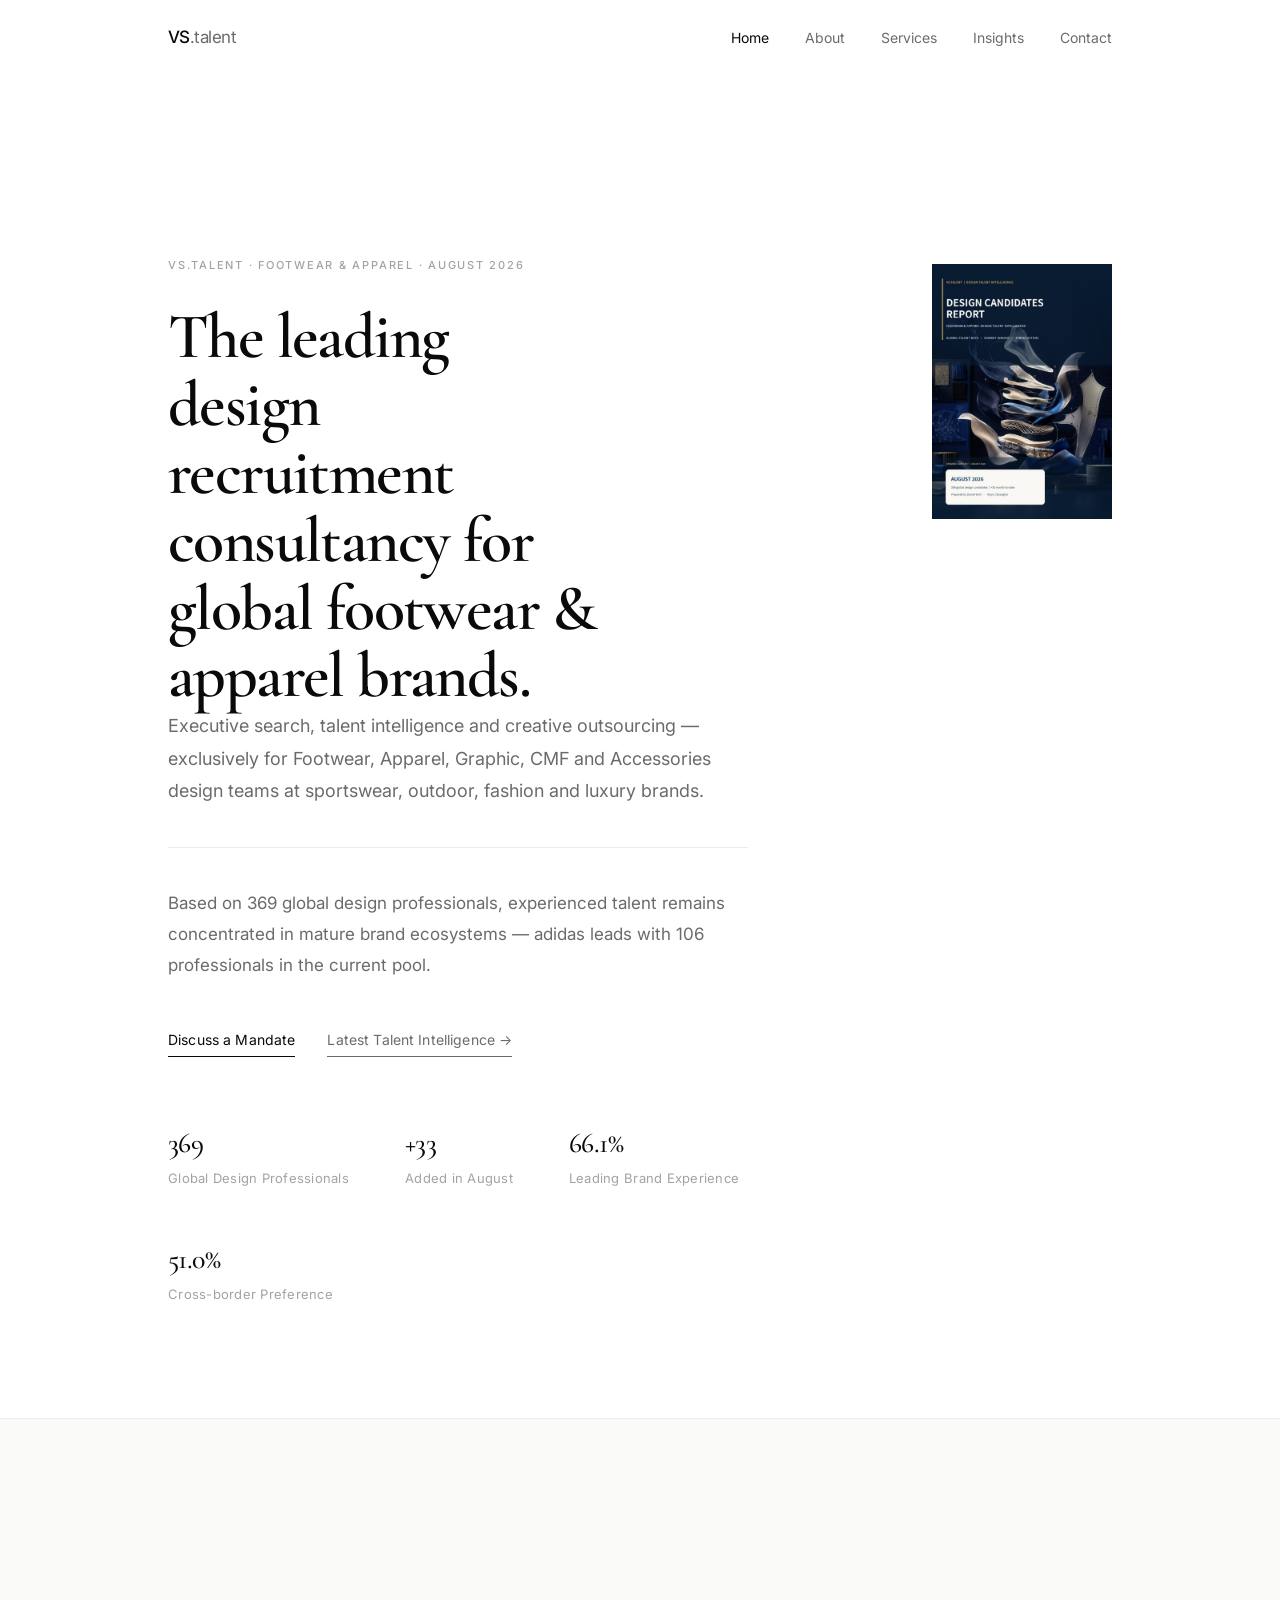
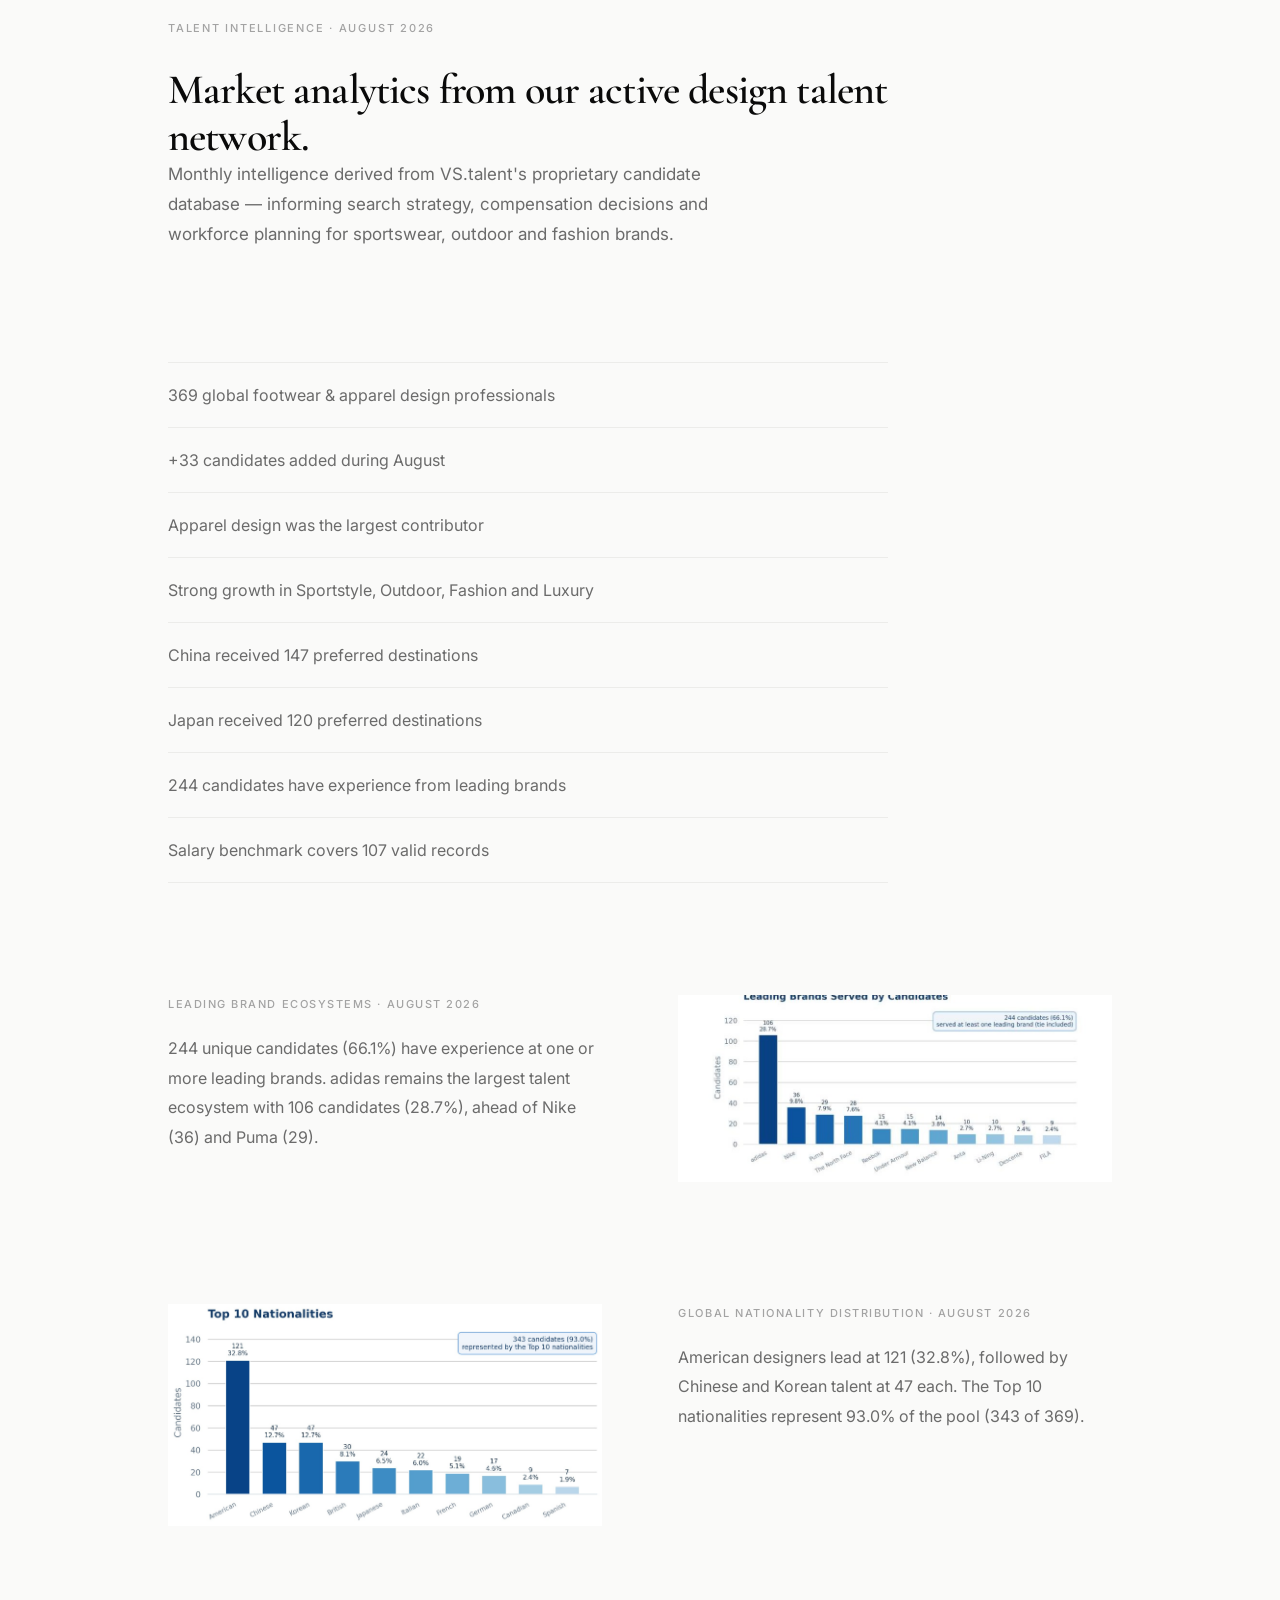
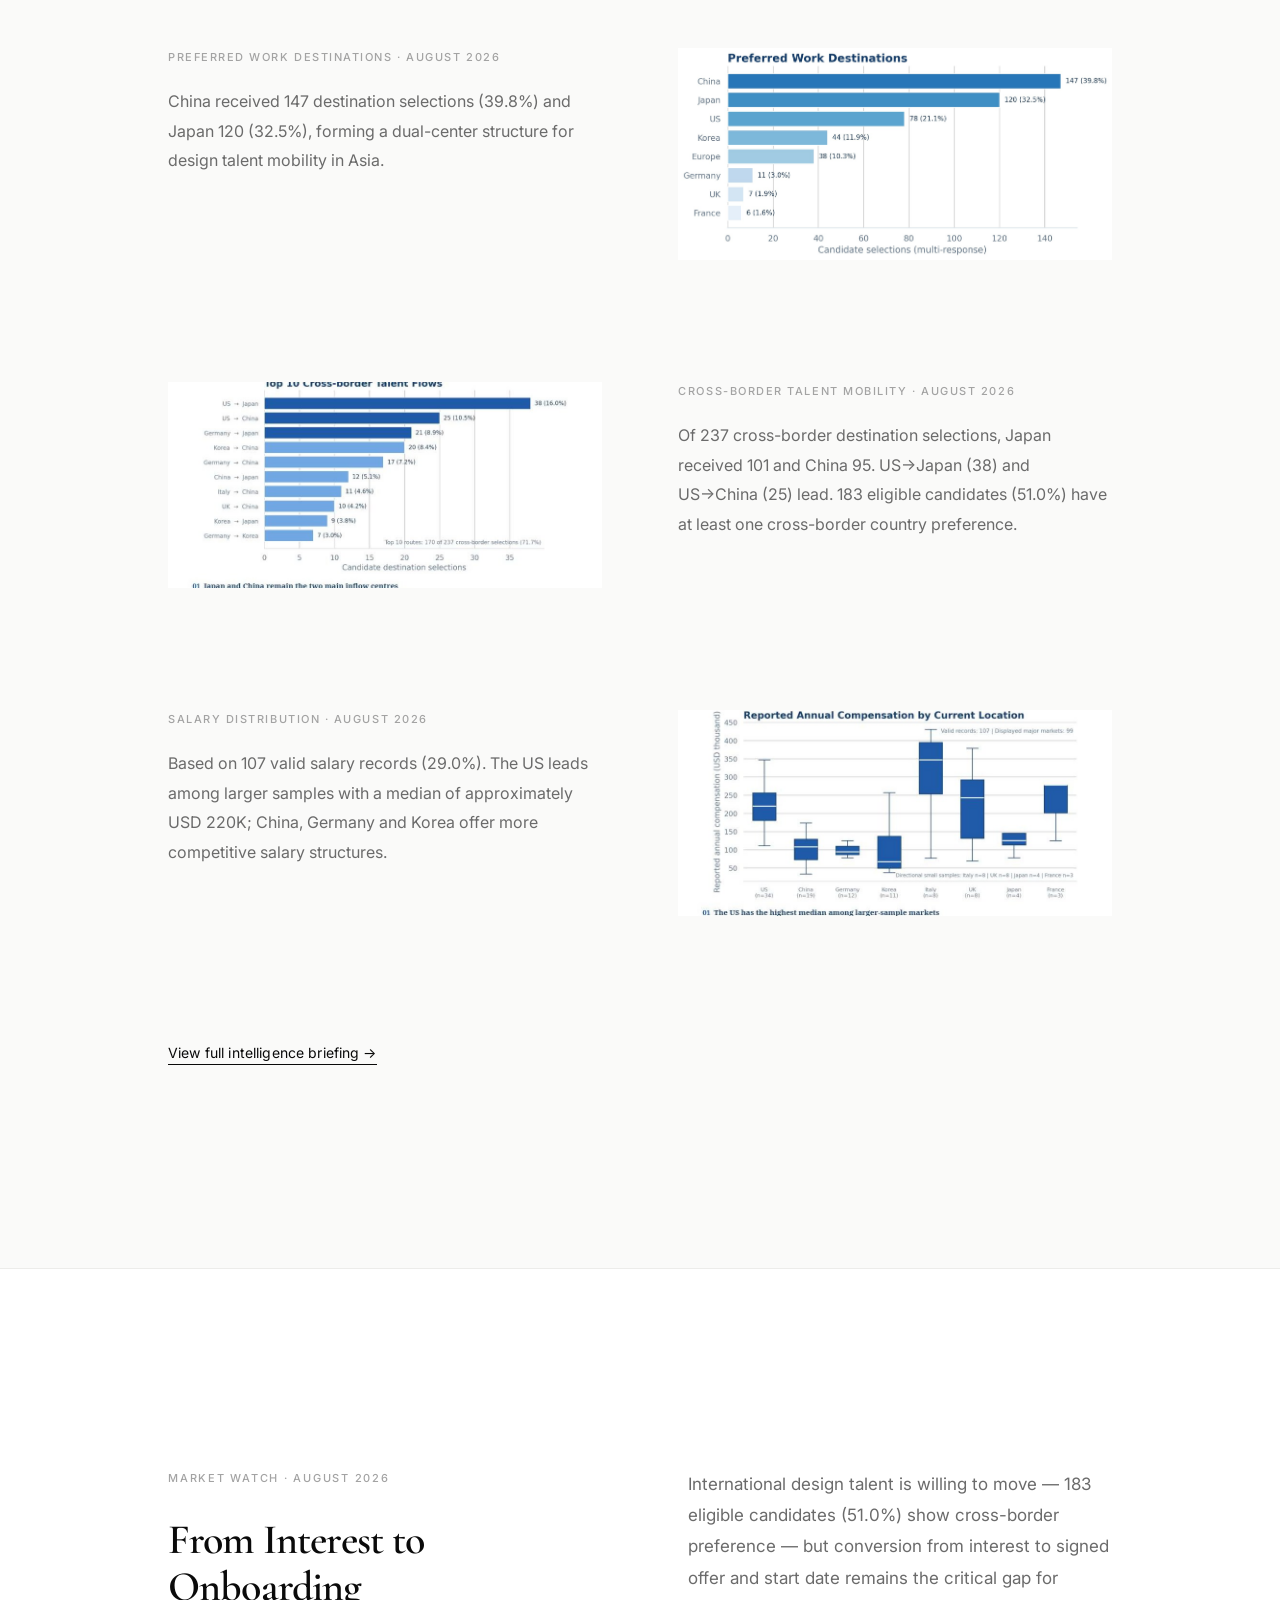
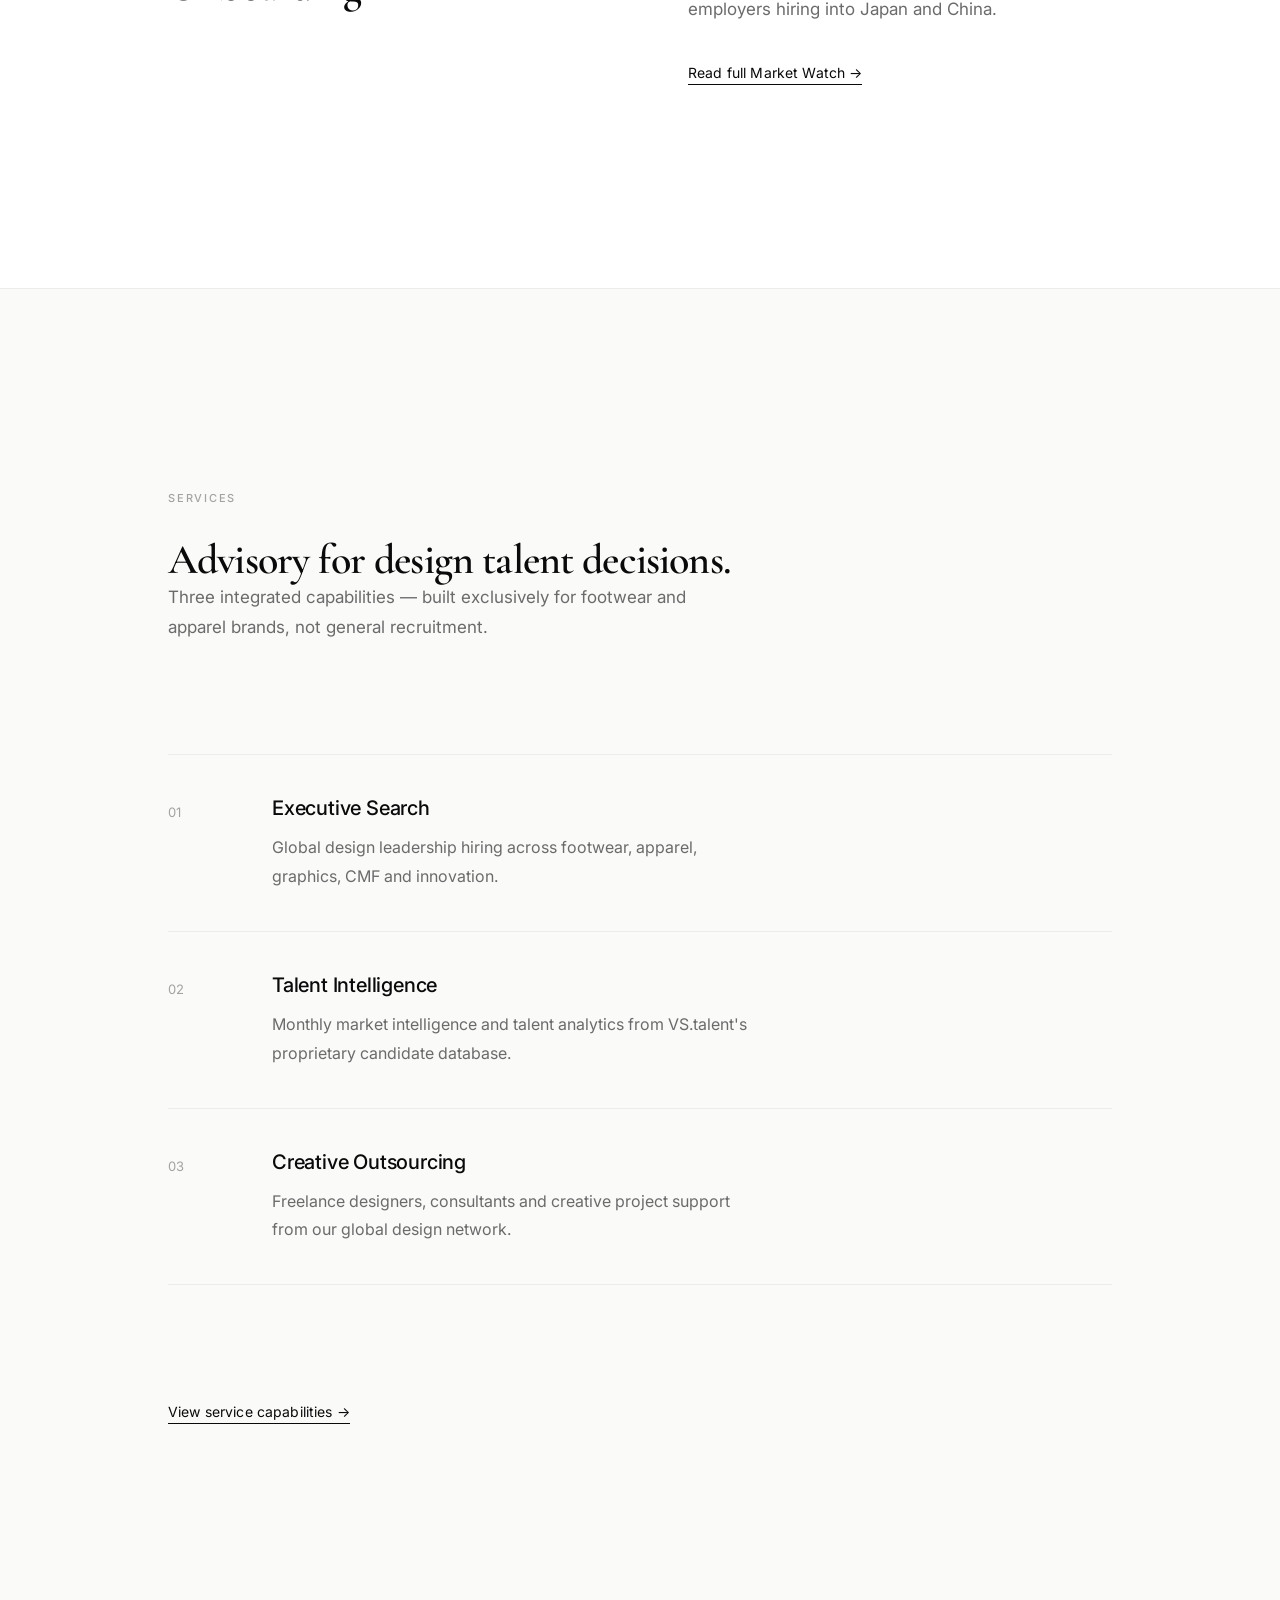
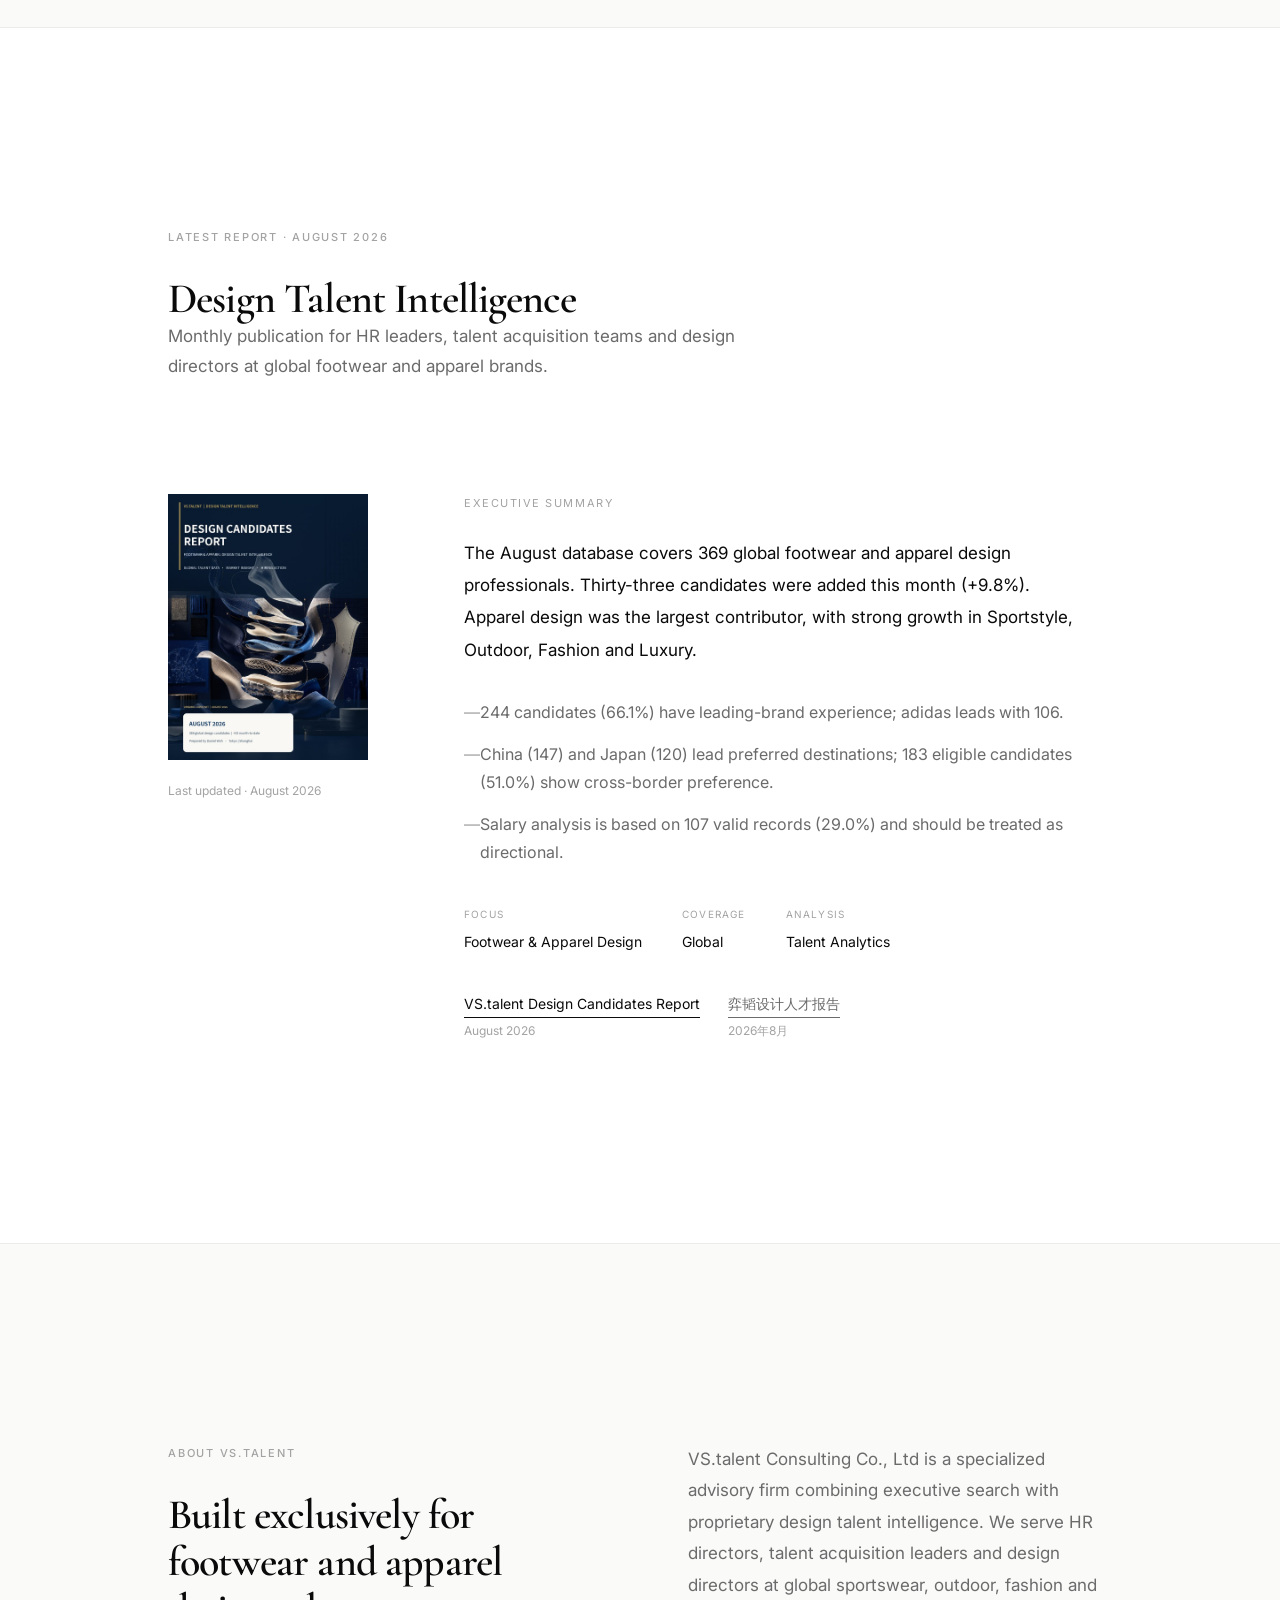
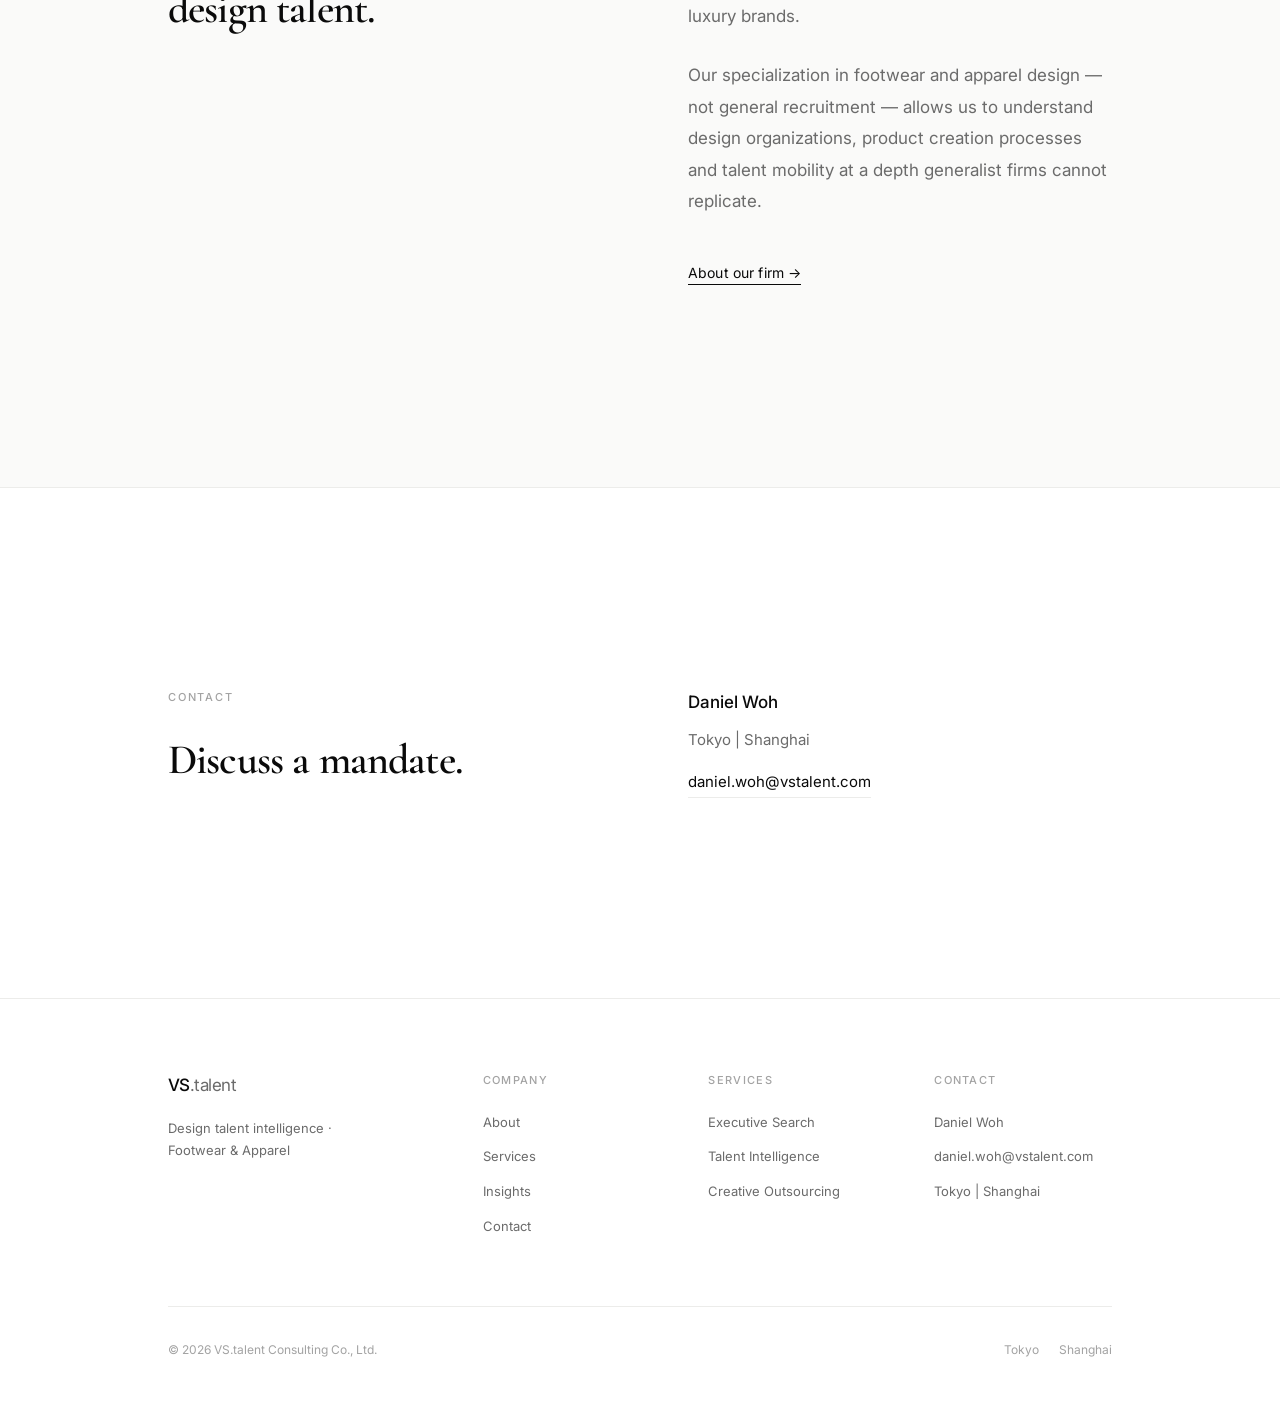
==== commit e83edfc0: "Update August 2026 Design Candidates Report Co-authored-by: Cursor <cursoragent@cursor.com>" ====
--- a/index.html
+++ b/index.html
@@ -3,8 +3,8 @@
 <head>
   <meta charset="UTF-8">
   <meta name="viewport" content="width=device-width, initial-scale=1.0">
-  <meta name="description" content="VS.talent — Design talent intelligence for global footwear and apparel brands.">
-  <title>VS.talent | Global Footwear & Apparel Design Talent Intelligence</title>
+  <meta name="description" content="369 footwear &amp; apparel design professionals. Global talent intelligence for footwear, apparel and sportswear hiring leaders.">
+  <title>VS.talent Design Candidates Report | August 2026</title>
   <link rel="stylesheet" href="styles.css">
 </head>
 <body>
@@ -28,28 +28,39 @@
     <!-- 1. Hero -->
     <section class="chapter chapter--hero">
       <div class="container">
-        <p class="eyebrow">VS.talent · Footwear &amp; Apparel · July 2026</p>
-        <h1 class="display">The leading design recruitment consultancy for global footwear &amp; apparel brands.</h1>
-        <p class="lead">Executive search, talent intelligence and creative outsourcing — exclusively for Footwear, Apparel, Graphic, CMF and Accessories design teams at sportswear, outdoor, fashion and luxury brands.</p>
-        <p class="hero__positioning">Based on 336 active design candidates, experienced talent remains concentrated in mature brand ecosystems — adidas leads with 101 professionals in the current pool.</p>
-        <div class="hero__actions">
-          <a href="contact.html" class="text-link">Discuss a Mandate</a>
-          <a href="insights.html" class="text-link text-link--muted">Latest Talent Intelligence →</a>
-        </div>
-        <dl class="hero__metrics">
-          <div class="hero__metric">
-            <dt>336</dt>
-            <dd>Active Design Candidates</dd>
+        <div class="hero__layout">
+          <div>
+            <p class="eyebrow">VS.talent · Footwear &amp; Apparel · August 2026</p>
+            <h1 class="display">The leading design recruitment consultancy for global footwear &amp; apparel brands.</h1>
+            <p class="lead">Executive search, talent intelligence and creative outsourcing — exclusively for Footwear, Apparel, Graphic, CMF and Accessories design teams at sportswear, outdoor, fashion and luxury brands.</p>
+            <p class="hero__positioning">Based on 369 global design professionals, experienced talent remains concentrated in mature brand ecosystems — adidas leads with 106 professionals in the current pool.</p>
+            <div class="hero__actions">
+              <a href="contact.html" class="text-link">Discuss a Mandate</a>
+              <a href="insights.html" class="text-link text-link--muted">Latest Talent Intelligence →</a>
+            </div>
+            <dl class="hero__metrics">
+              <div class="hero__metric">
+                <dt>369</dt>
+                <dd>Global Design Professionals</dd>
+              </div>
+              <div class="hero__metric">
+                <dt>+33</dt>
+                <dd>Added in August</dd>
+              </div>
+              <div class="hero__metric">
+                <dt>66.1%</dt>
+                <dd>Leading Brand Experience</dd>
+              </div>
+              <div class="hero__metric">
+                <dt>51.0%</dt>
+                <dd>Cross-border Preference</dd>
+              </div>
+            </dl>
           </div>
-          <div class="hero__metric">
-            <dt>+13</dt>
-            <dd>Added in July · +4.0%</dd>
-          </div>
-          <div class="hero__metric">
-            <dt>55.7%</dt>
-            <dd>Cross-border Preference</dd>
-          </div>
-        </dl>
+          <figure class="hero__cover">
+            <img src="images/covers/report-cover-august-2026.jpg" alt="VS.talent Design Candidates Report – August 2026">
+          </figure>
+        </div>
       </div>
     </section>
 
@@ -57,75 +68,79 @@
     <section id="intelligence" class="chapter chapter--soft">
       <div class="container">
         <header class="chapter__intro chapter__intro--wide">
-          <p class="eyebrow">Talent Intelligence · July 2026</p>
+          <p class="eyebrow">Talent Intelligence · August 2026</p>
           <h2 class="heading">Market analytics from our active design talent network.</h2>
           <p class="subheading">Monthly intelligence derived from VS.talent's proprietary candidate database — informing search strategy, compensation decisions and workforce planning for sportswear, outdoor and fashion brands.</p>
         </header>
 
         <ul class="key-insights">
-          <li><strong>223 / 66.4%</strong> of candidates have Top 10 brand experience; adidas leads with <strong>101</strong>.</li>
-          <li><strong>187 / 55.7%</strong> show cross-border preference across <strong>238</strong> destination selections.</li>
-          <li>China (<strong>126</strong>) and Japan (<strong>112</strong>) form the dual-center structure for preferred work destinations.</li>
-          <li>Salary analysis covers <strong>102</strong> valid records (<strong>30.4%</strong>) and is directional rather than a complete benchmark.</li>
+          <li>369 global footwear &amp; apparel design professionals</li>
+          <li>+33 candidates added during August</li>
+          <li>Apparel design was the largest contributor</li>
+          <li>Strong growth in Sportstyle, Outdoor, Fashion and Luxury</li>
+          <li>China received 147 preferred destinations</li>
+          <li>Japan received 120 preferred destinations</li>
+          <li>244 candidates have experience from leading brands</li>
+          <li>Salary benchmark covers 107 valid records</li>
         </ul>
 
         <div class="data-story">
           <article class="data-story__row">
             <div class="data-story__prose">
-              <p class="data-story__label">Top 10 Brands Served · July 2026</p>
-              <p class="data-story__text">223 unique candidates (66.4%) have experience at one or more Top 10 brands. adidas remains the largest talent ecosystem with 101 candidates (30.1%), ahead of Nike (33) and Puma (28).</p>
-            </div>
-            <figure class="data-story__visual">
-              <button type="button" data-lightbox="images/analytics/top-brands.png" aria-label="Expand Top Brands chart">
-                <img src="images/analytics/top-brands.png" alt="Top 10 brands served by candidates, July 2026" loading="lazy">
+              <p class="data-story__label">Leading Brand Ecosystems · August 2026</p>
+              <p class="data-story__text">244 unique candidates (66.1%) have experience at one or more leading brands. adidas remains the largest talent ecosystem with 106 candidates (28.7%), ahead of Nike (36) and Puma (29).</p>
+            </div>
+            <figure class="data-story__visual">
+              <button type="button" data-lightbox="images/analytics/top-brands.jpg" aria-label="Expand Leading Brand Ecosystems chart">
+                <img src="images/analytics/top-brands.jpg" alt="Leading brands served by candidates, August 2026" loading="lazy">
               </button>
             </figure>
           </article>
 
           <article class="data-story__row data-story__row--reverse">
             <div class="data-story__prose">
-              <p class="data-story__label">Top 10 Nationalities · July 2026</p>
-              <p class="data-story__text">American designers lead at 108 (32.1%), followed by Korean (46) and Chinese (42). The Top 10 nationalities represent 93.2% of the pool (313 of 336).</p>
-            </div>
-            <figure class="data-story__visual">
-              <button type="button" data-lightbox="images/analytics/nationality-distribution.png" aria-label="Expand Nationality Distribution chart">
-                <img src="images/analytics/nationality-distribution.png" alt="Top 10 nationalities, July 2026" loading="lazy">
+              <p class="data-story__label">Global Nationality Distribution · August 2026</p>
+              <p class="data-story__text">American designers lead at 121 (32.8%), followed by Chinese and Korean talent at 47 each. The Top 10 nationalities represent 93.0% of the pool (343 of 369).</p>
+            </div>
+            <figure class="data-story__visual">
+              <button type="button" data-lightbox="images/analytics/nationality-distribution.jpg" aria-label="Expand Global Nationality Distribution chart">
+                <img src="images/analytics/nationality-distribution.jpg" alt="Top 10 nationalities, August 2026" loading="lazy">
               </button>
             </figure>
           </article>
 
           <article class="data-story__row">
             <div class="data-story__prose">
-              <p class="data-story__label">Preferred Work Destinations · July 2026</p>
-              <p class="data-story__text">China received 126 destination selections (37.5%) and Japan 112 (33.3%), forming a dual-center structure for design talent mobility in Asia.</p>
-            </div>
-            <figure class="data-story__visual">
-              <button type="button" data-lightbox="images/analytics/preferred-destinations.png" aria-label="Expand Preferred Work Destinations chart">
-                <img src="images/analytics/preferred-destinations.png" alt="Preferred work destinations, July 2026" loading="lazy">
+              <p class="data-story__label">Preferred Work Destinations · August 2026</p>
+              <p class="data-story__text">China received 147 destination selections (39.8%) and Japan 120 (32.5%), forming a dual-center structure for design talent mobility in Asia.</p>
+            </div>
+            <figure class="data-story__visual">
+              <button type="button" data-lightbox="images/analytics/preferred-destinations.jpg" aria-label="Expand Preferred Work Destinations chart">
+                <img src="images/analytics/preferred-destinations.jpg" alt="Preferred work destinations, August 2026" loading="lazy">
               </button>
             </figure>
           </article>
 
           <article class="data-story__row data-story__row--reverse">
             <div class="data-story__prose">
-              <p class="data-story__label">Cross-border Design Talent Flows · July 2026</p>
-              <p class="data-story__text">Of 238 cross-border destination selections, US→Japan (33) and Korea→China (29) lead. 187 candidates (55.7%) have at least one cross-border country preference.</p>
-            </div>
-            <figure class="data-story__visual">
-              <button type="button" data-lightbox="images/analytics/cross-border-flows.png" aria-label="Expand Cross-Border Flows chart">
-                <img src="images/analytics/cross-border-flows.png" alt="Top 10 cross-border talent flows, July 2026" loading="lazy">
+              <p class="data-story__label">Cross-border Talent Mobility · August 2026</p>
+              <p class="data-story__text">Of 237 cross-border destination selections, Japan received 101 and China 95. US→Japan (38) and US→China (25) lead. 183 eligible candidates (51.0%) have at least one cross-border country preference.</p>
+            </div>
+            <figure class="data-story__visual">
+              <button type="button" data-lightbox="images/analytics/cross-border-flows.jpg" aria-label="Expand Cross-border Talent Mobility chart">
+                <img src="images/analytics/cross-border-flows.jpg" alt="Top 10 cross-border talent flows, August 2026" loading="lazy">
               </button>
             </figure>
           </article>
 
           <article class="data-story__row">
             <div class="data-story__prose">
-              <p class="data-story__label">Salary Distribution by Current Location · July 2026</p>
-              <p class="data-story__text">Based on 102 valid salary records (30.4%). The US leads among larger samples with a median of approximately RMB 1.59M; China, Germany and Korea offer more competitive salary structures.</p>
-            </div>
-            <figure class="data-story__visual">
-              <button type="button" data-lightbox="images/analytics/salary-distribution.png" aria-label="Expand Salary Distribution chart">
-                <img src="images/analytics/salary-distribution.png" alt="Salary distribution by current location, July 2026" loading="lazy">
+              <p class="data-story__label">Salary Distribution · August 2026</p>
+              <p class="data-story__text">Based on 107 valid salary records (29.0%). The US leads among larger samples with a median of approximately USD 220K; China, Germany and Korea offer more competitive salary structures.</p>
+            </div>
+            <figure class="data-story__visual">
+              <button type="button" data-lightbox="images/analytics/salary-distribution.jpg" aria-label="Expand Salary Distribution chart">
+                <img src="images/analytics/salary-distribution.jpg" alt="Salary distribution by current location, August 2026" loading="lazy">
               </button>
             </figure>
           </article>
@@ -141,11 +156,11 @@
     <section id="market-insights" class="chapter">
       <div class="container split">
         <div>
-          <p class="eyebrow">Market Watch · July 2026</p>
+          <p class="eyebrow">Market Watch · August 2026</p>
           <h2 class="heading">From Interest to Onboarding</h2>
         </div>
         <div>
-          <p class="body-text">International design talent is willing to move — 187 candidates (55.7%) show cross-border preference — but conversion from interest to signed offer and start date remains the critical gap for employers hiring into China and Japan.</p>
+          <p class="body-text">International design talent is willing to move — 183 eligible candidates (51.0%) show cross-border preference — but conversion from interest to signed offer and start date remains the critical gap for employers hiring into Japan and China.</p>
           <p style="margin-top: 32px;"><a href="insights.html" class="text-link">Read full Market Watch →</a></p>
         </div>
       </div>
@@ -194,30 +209,25 @@
     <section id="report" class="chapter">
       <div class="container">
         <header class="chapter__intro">
-          <p class="eyebrow">Latest Report · July 2026</p>
+          <p class="eyebrow">Latest Report · August 2026</p>
           <h2 class="heading">Design Talent Intelligence</h2>
           <p class="subheading">Monthly publication for HR leaders, talent acquisition teams and design directors at global footwear and apparel brands.</p>
         </header>
 
         <div class="publication">
           <div>
-            <div class="publication__cover" aria-label="Report cover July 2026">
-              <span class="publication__cover-publisher">VS.talent Intelligence</span>
-              <div class="publication__cover-rule"></div>
-              <h3 class="publication__cover-title">Design Talent Intelligence</h3>
-              <p class="publication__cover-sub">Global Footwear &amp; Apparel</p>
-              <div class="publication__cover-rule"></div>
-              <span class="publication__cover-edition">July 2026 Edition</span>
-            </div>
-            <p class="publication__date"><time datetime="2026-07">Last updated · July 2026</time></p>
+            <div class="publication__cover">
+              <img src="images/covers/report-cover-august-2026.jpg" alt="VS.talent Design Candidates Report – August 2026">
+            </div>
+            <p class="publication__date"><time datetime="2026-08">Last updated · August 2026</time></p>
           </div>
           <div>
             <p class="publication__summary-label">Executive Summary</p>
-            <p class="publication__summary">The July database covers 336 global footwear and apparel design professionals. Thirteen candidates were added this month (+4.0%). Mature brand ecosystems, international mobility and regional compensation dynamics continue to reshape how global brands build design organizations.</p>
+            <p class="publication__summary">The August database covers 369 global footwear and apparel design professionals. Thirty-three candidates were added this month (+9.8%). Apparel design was the largest contributor, with strong growth in Sportstyle, Outdoor, Fashion and Luxury.</p>
             <ul class="publication__bullets">
-              <li>adidas leads with 101 candidates; Top 10 brands cover 223 unique candidates (66.4%).</li>
-              <li>China (126) and Japan (112) lead preferred destinations; 187 candidates (55.7%) show cross-border preference.</li>
-              <li>Salary analysis is based on 102 valid records (30.4%) and should be treated as directional.</li>
+              <li>244 candidates (66.1%) have leading-brand experience; adidas leads with 106.</li>
+              <li>China (147) and Japan (120) lead preferred destinations; 183 eligible candidates (51.0%) show cross-border preference.</li>
+              <li>Salary analysis is based on 107 valid records (29.0%) and should be treated as directional.</li>
             </ul>
             <dl class="publication__meta">
               <div><dt>Focus</dt><dd>Footwear &amp; Apparel Design</dd></div>
@@ -225,8 +235,14 @@
               <div><dt>Analysis</dt><dd>Talent Analytics</dd></div>
             </dl>
             <div class="publication__actions">
-              <a href="contact.html#request-report" class="btn btn--fill">Request Full Report</a>
-              <a href="contact.html#request-report" class="btn btn--outline">Request Report Access</a>
+              <a href="reports/VS.talent%20Design%20Candidates%20Report_August%202026.pdf" class="btn btn--fill" download>
+                <span>VS.talent Design Candidates Report</span>
+                <span>August 2026</span>
+              </a>
+              <a href="reports/VS.talent%20Design%20Candidates%20Report_August%202026_CN.pdf" class="btn btn--outline" download>
+                <span>弈韬设计人才报告</span>
+                <span>2026年8月</span>
+              </a>
             </div>
           </div>
         </div>
--- a/styles.css
+++ b/styles.css
@@ -195,6 +195,24 @@
   padding-bottom: var(--space-section);
 }
 
+.hero__layout {
+  display: grid;
+  grid-template-columns: 1fr 180px;
+  gap: clamp(32px, 6vw, 72px);
+  align-items: start;
+}
+
+.hero__cover {
+  margin-top: 8px;
+}
+
+.hero__cover img {
+  width: 100%;
+  height: auto;
+  display: block;
+  background: var(--text);
+}
+
 .chapter--soft { background: var(--bg-soft); }
 
 .chapter--light {
@@ -296,7 +314,7 @@
   color: var(--muted-light);
 }
 
-/* July key insights */
+/* Report highlights */
 
 .key-insights {
   list-style: none;
@@ -532,10 +550,14 @@
 .publication__cover {
   aspect-ratio: 3 / 4;
   background: var(--text);
-  color: #fff;
-  padding: 28px 24px;
-  display: flex;
-  flex-direction: column;
+  overflow: hidden;
+}
+
+.publication__cover img {
+  width: 100%;
+  height: 100%;
+  object-fit: cover;
+  display: block;
 }
 
 .publication__cover-publisher {
@@ -639,6 +661,24 @@
   flex-wrap: wrap;
   gap: 28px;
   align-items: baseline;
+}
+
+.publication__actions .btn {
+  flex-direction: column;
+  align-items: flex-start;
+  gap: 4px;
+  line-height: 1.45;
+  border-bottom: none;
+}
+
+.publication__actions .btn span:first-child {
+  border-bottom: 1px solid currentColor;
+  padding-bottom: 3px;
+}
+
+.publication__actions .btn span:last-child {
+  font-size: 12px;
+  color: var(--muted-light);
 }
 
 .btn {
@@ -1090,6 +1130,7 @@
   .data-story__row--reverse,
   .profile-grid,
   .split,
+  .hero__layout,
   .publication,
   .report-intro,
   .principle-grid,
@@ -1127,6 +1168,8 @@
 
   .hero__metrics { flex-direction: column; gap: 28px; }
 
+  .hero__cover { max-width: 180px; }
+
   .profile-grid { grid-template-columns: 1fr; }
 
   .profile-card__field {
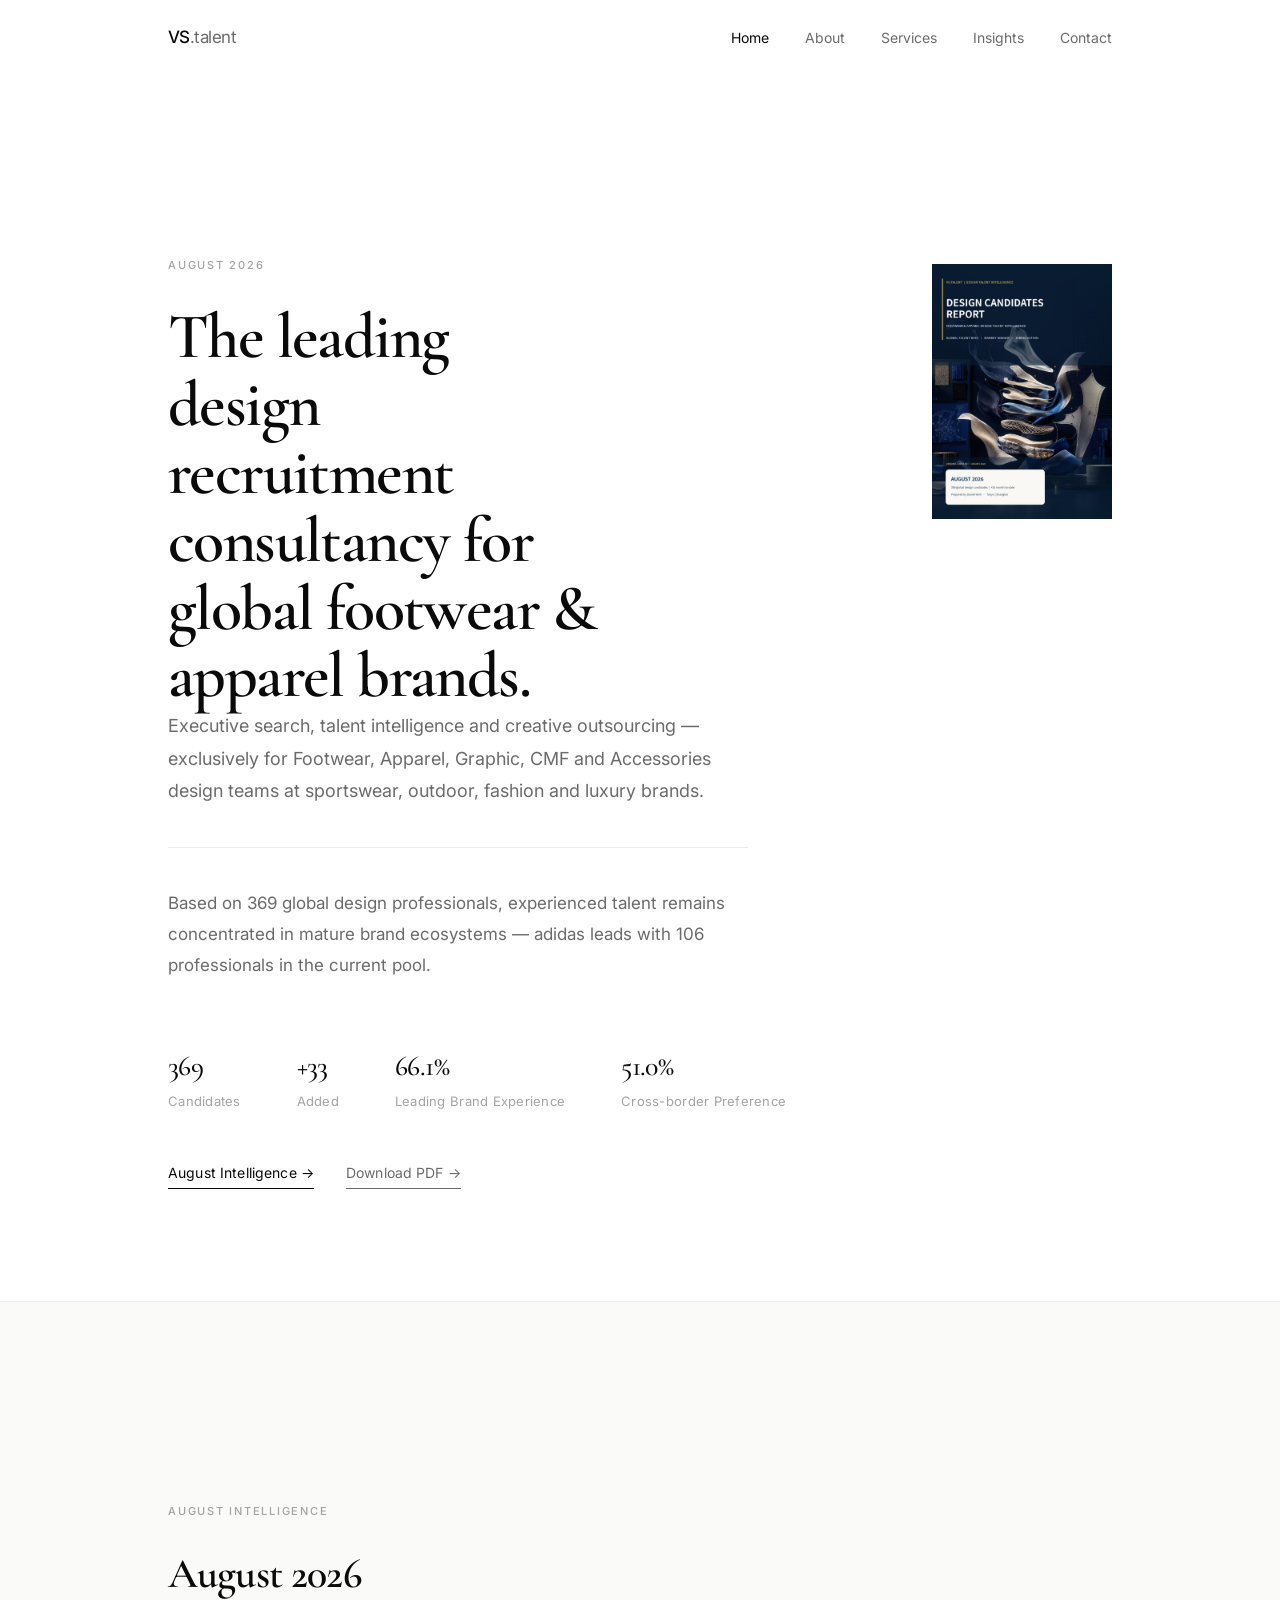
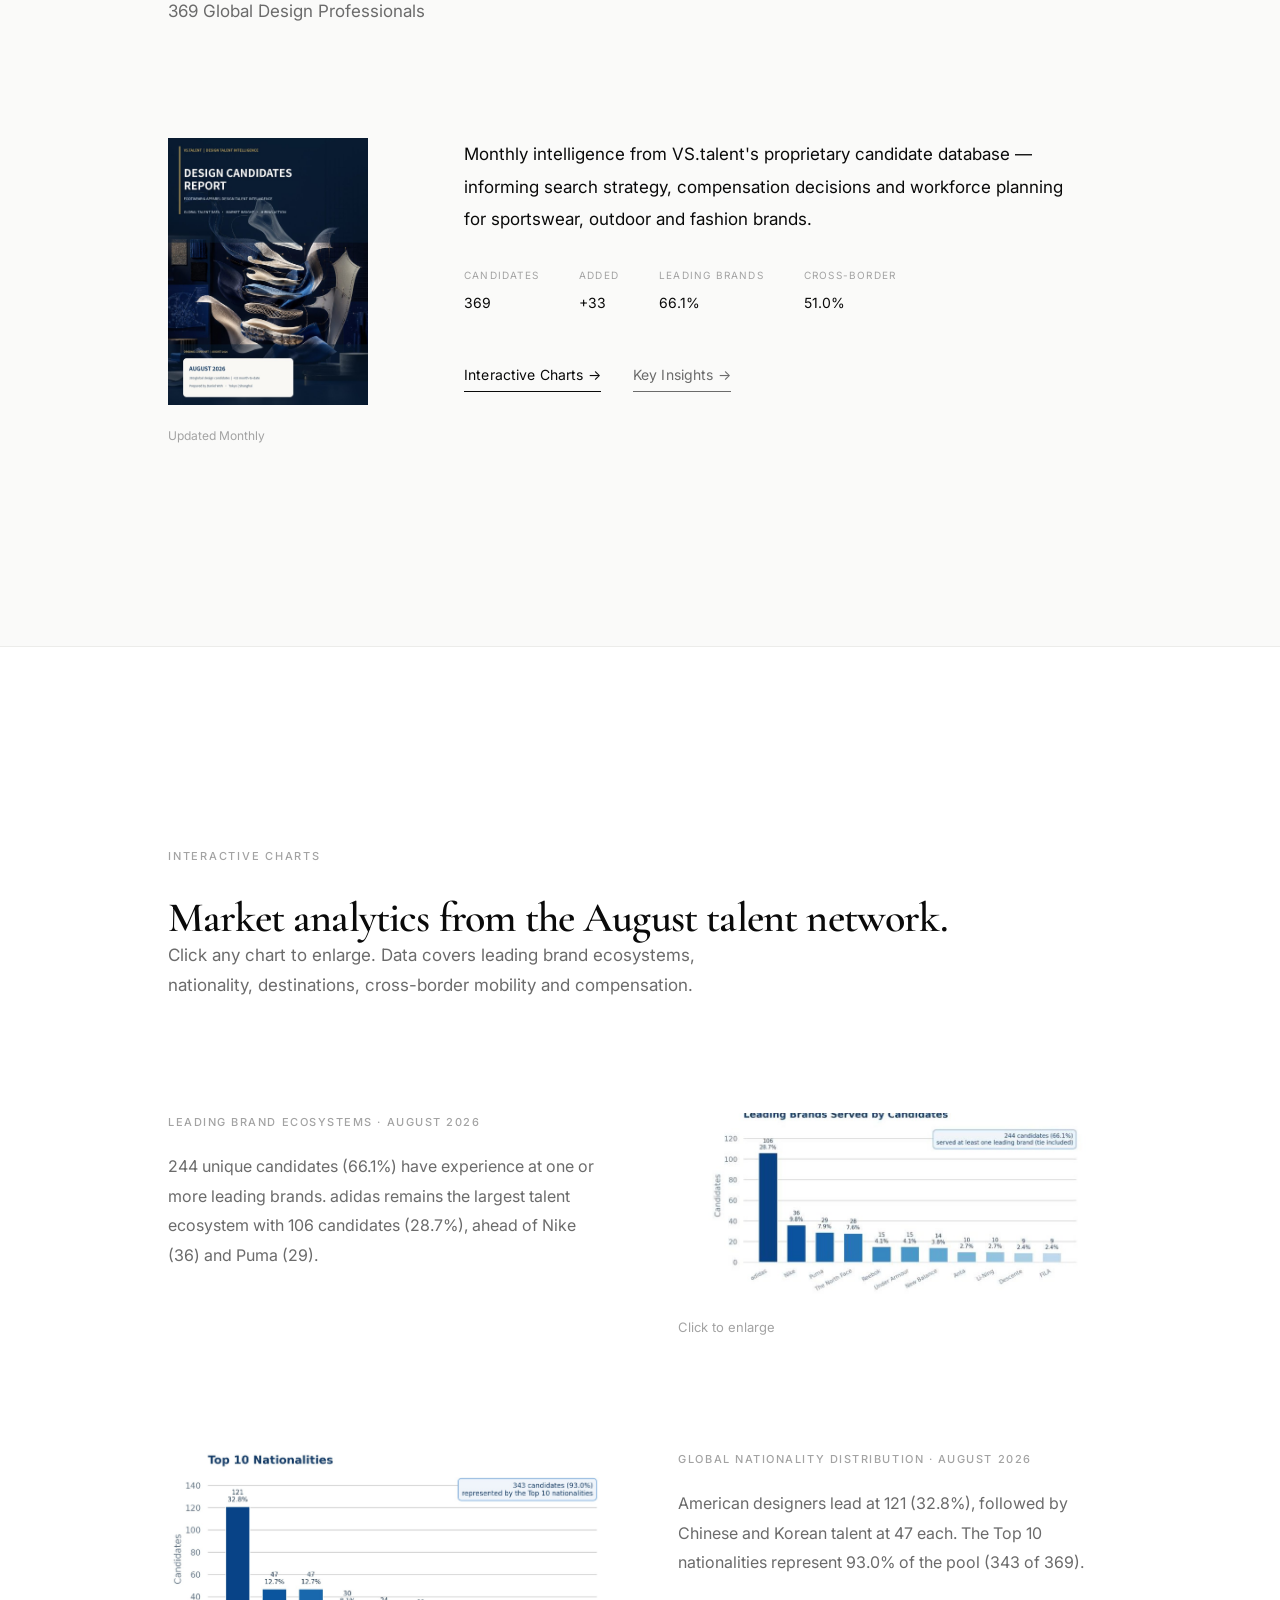
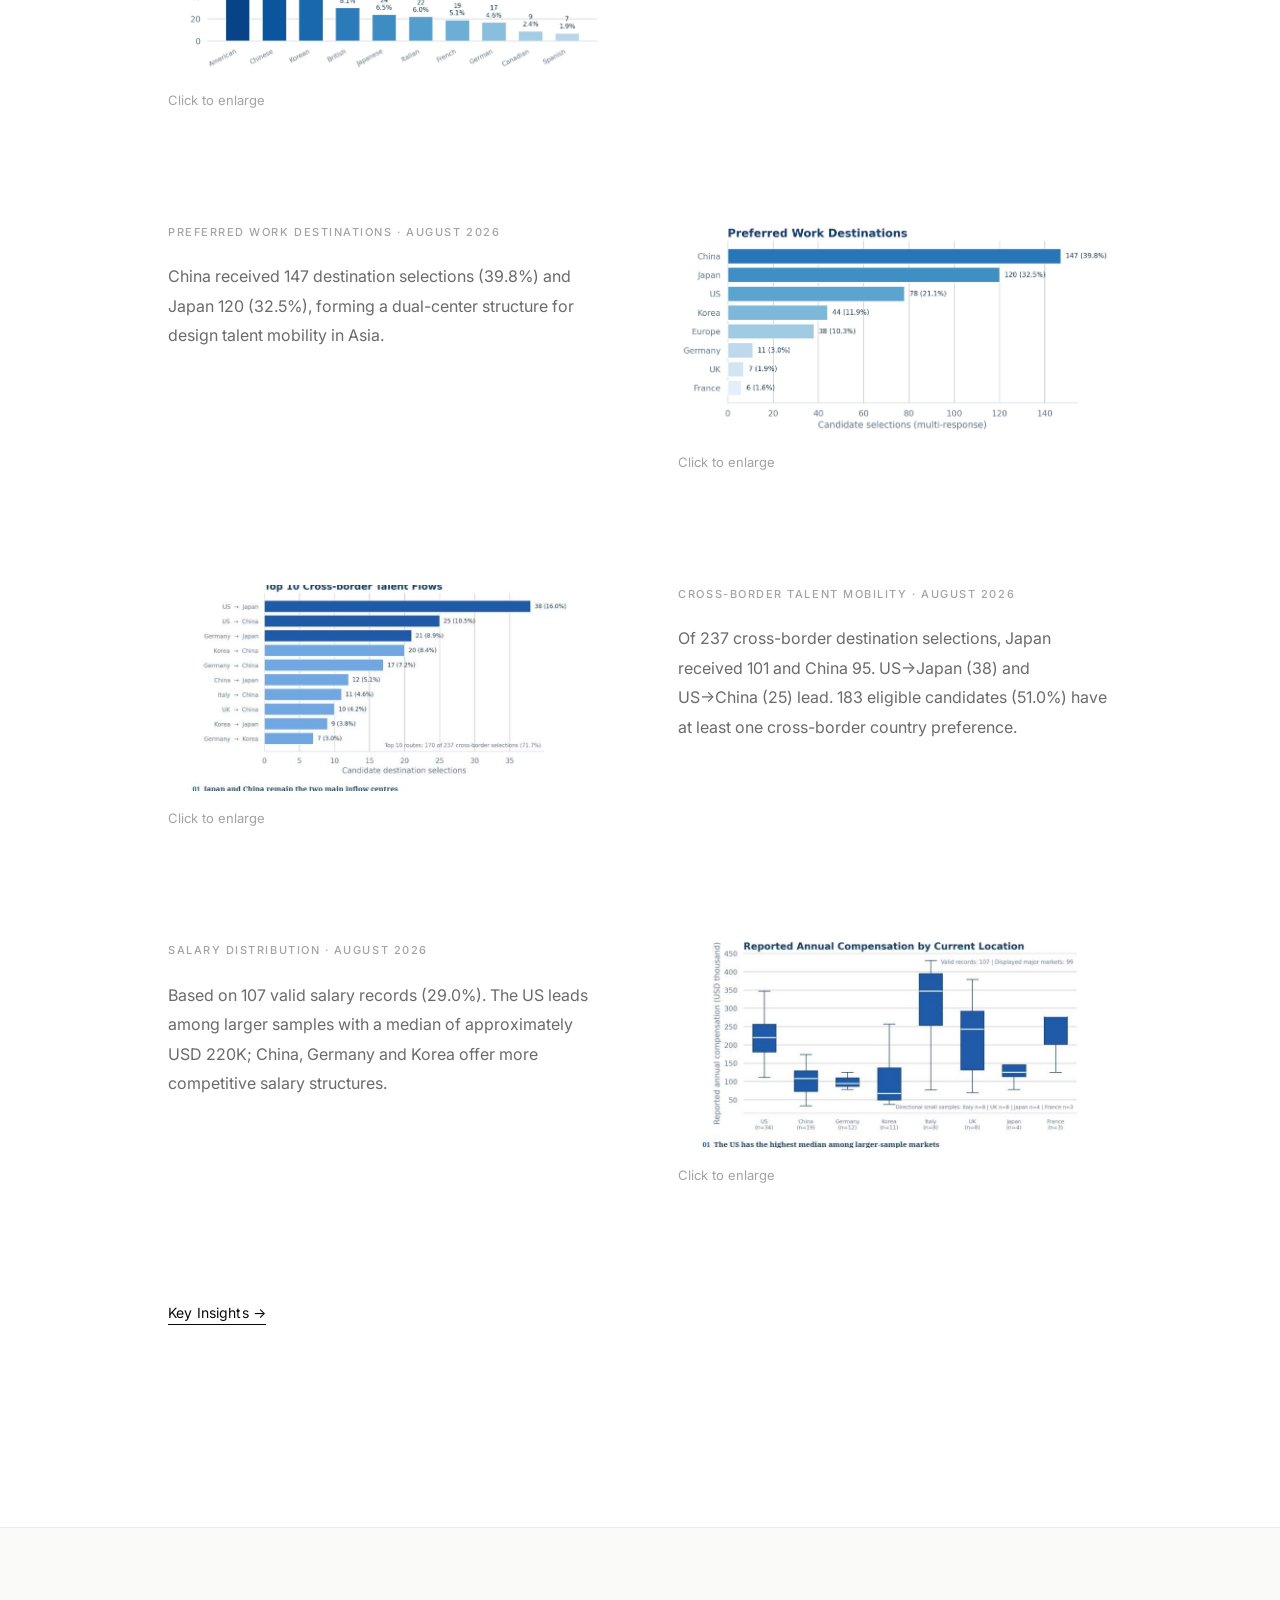
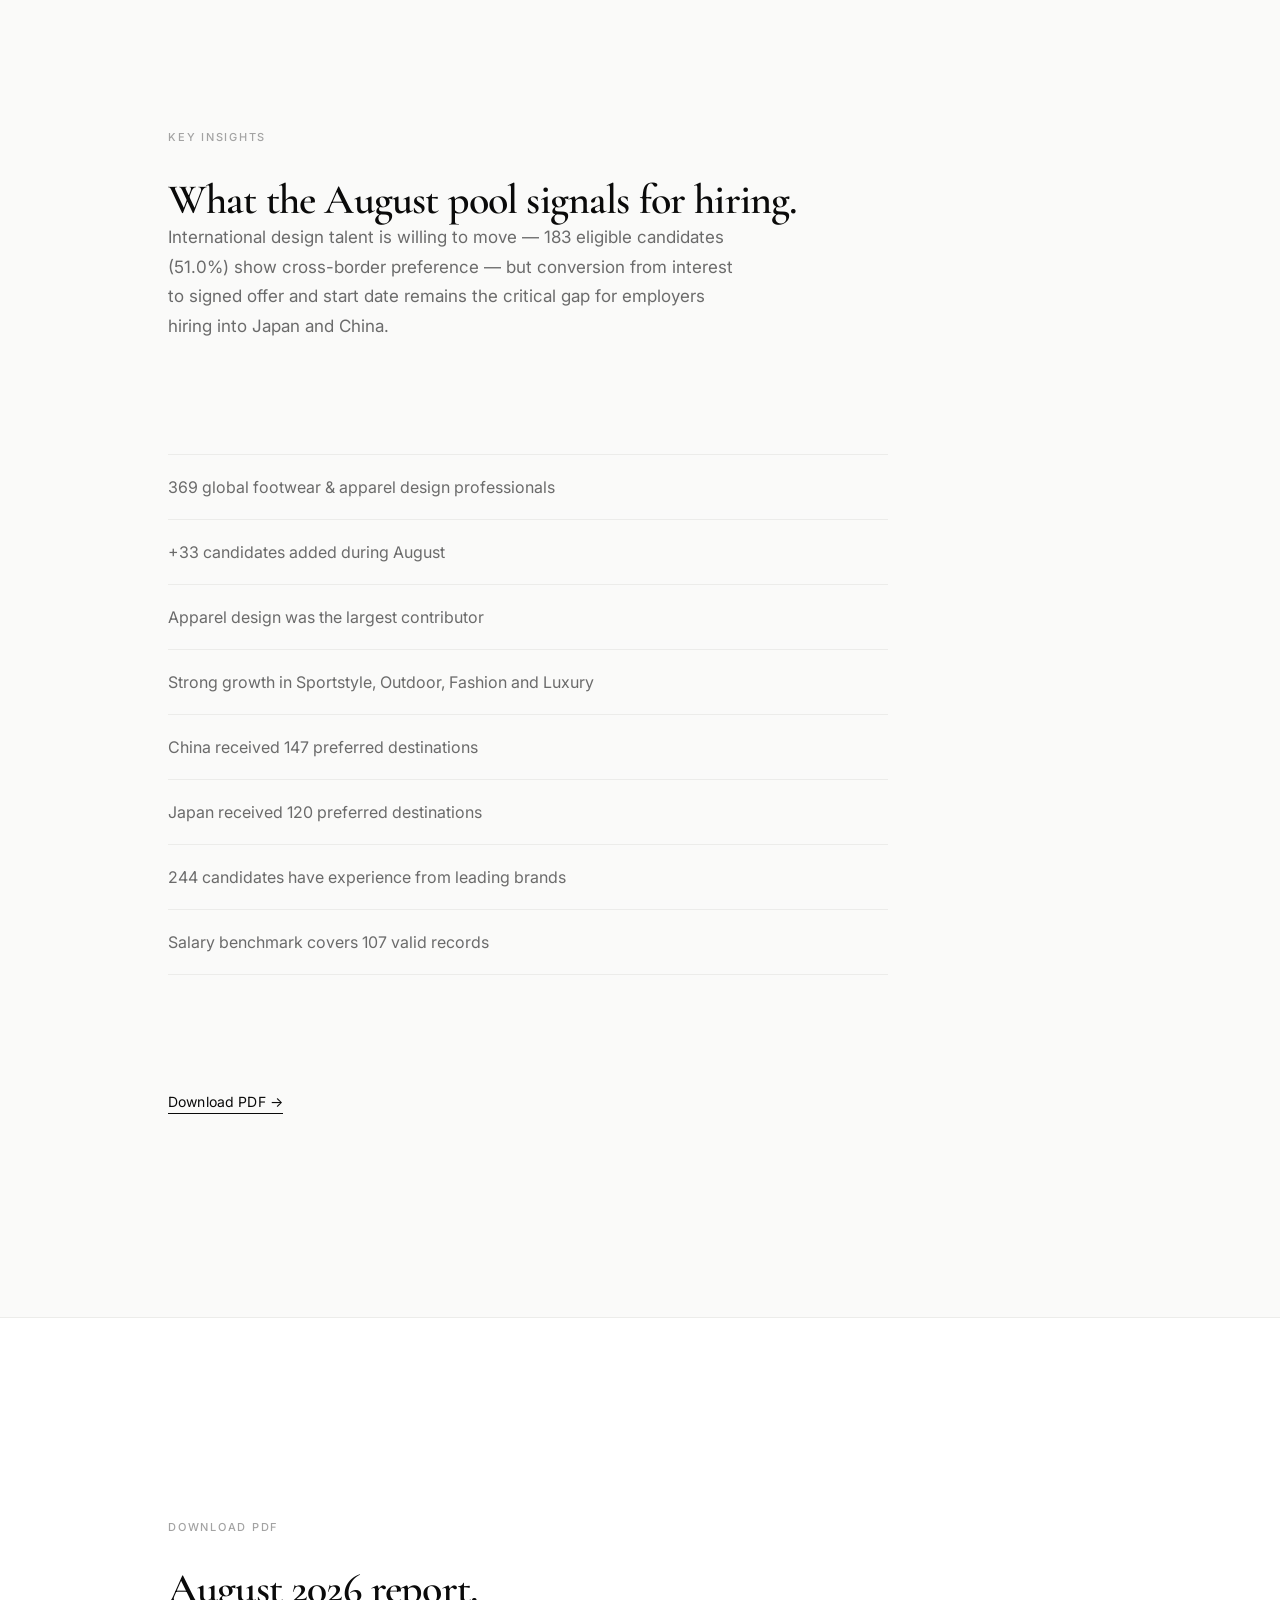
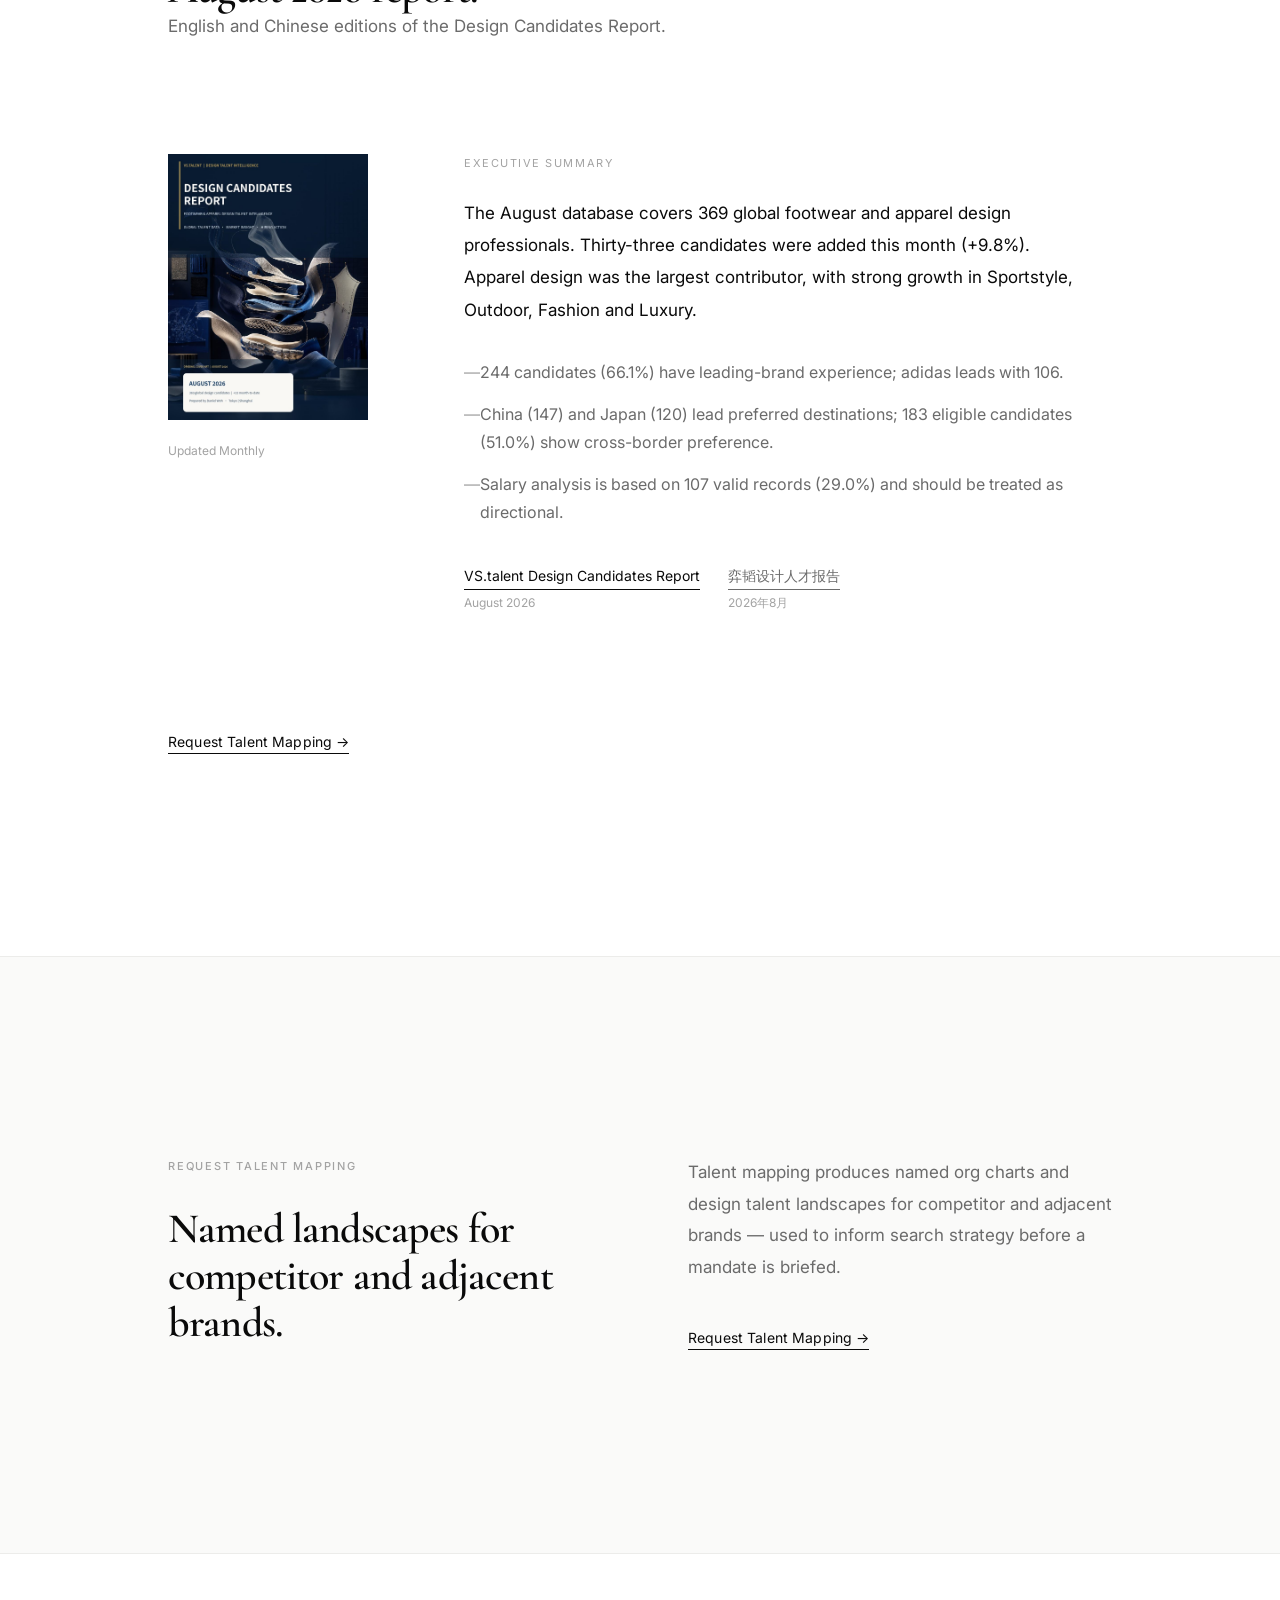
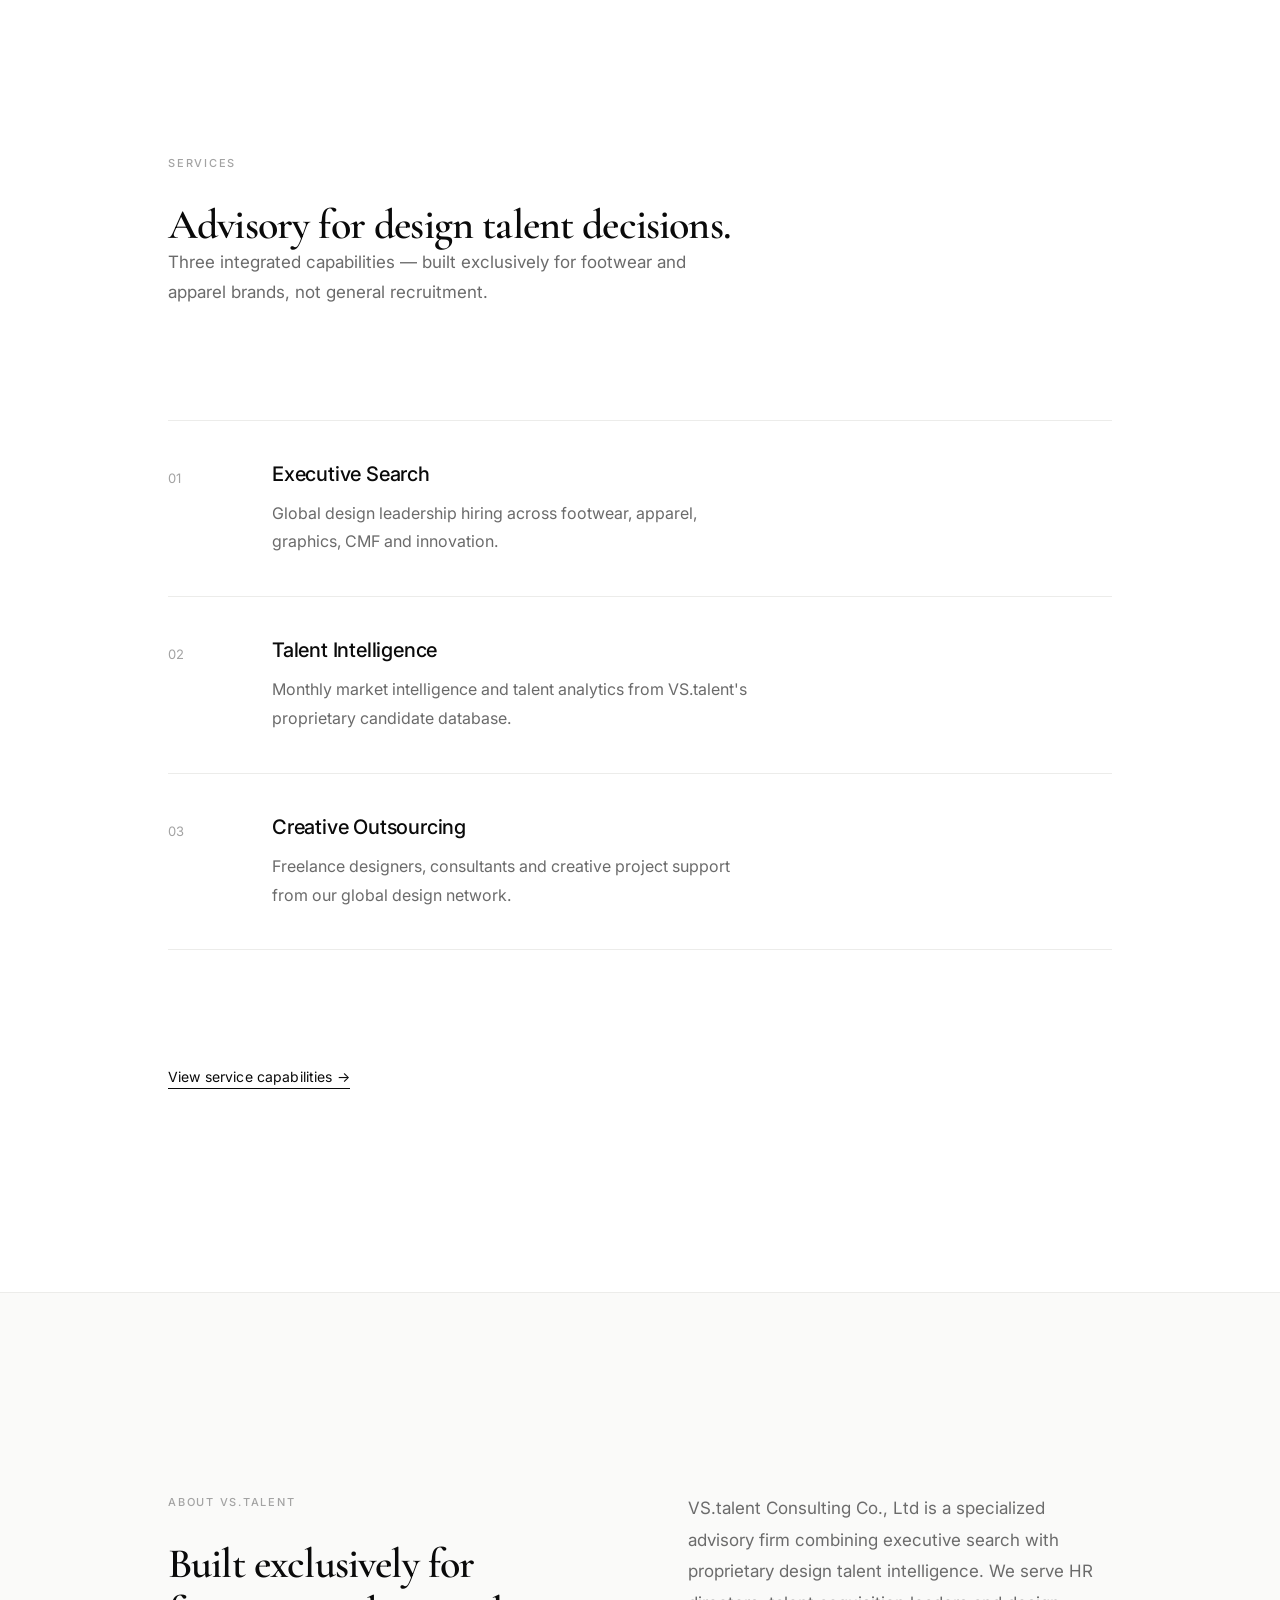
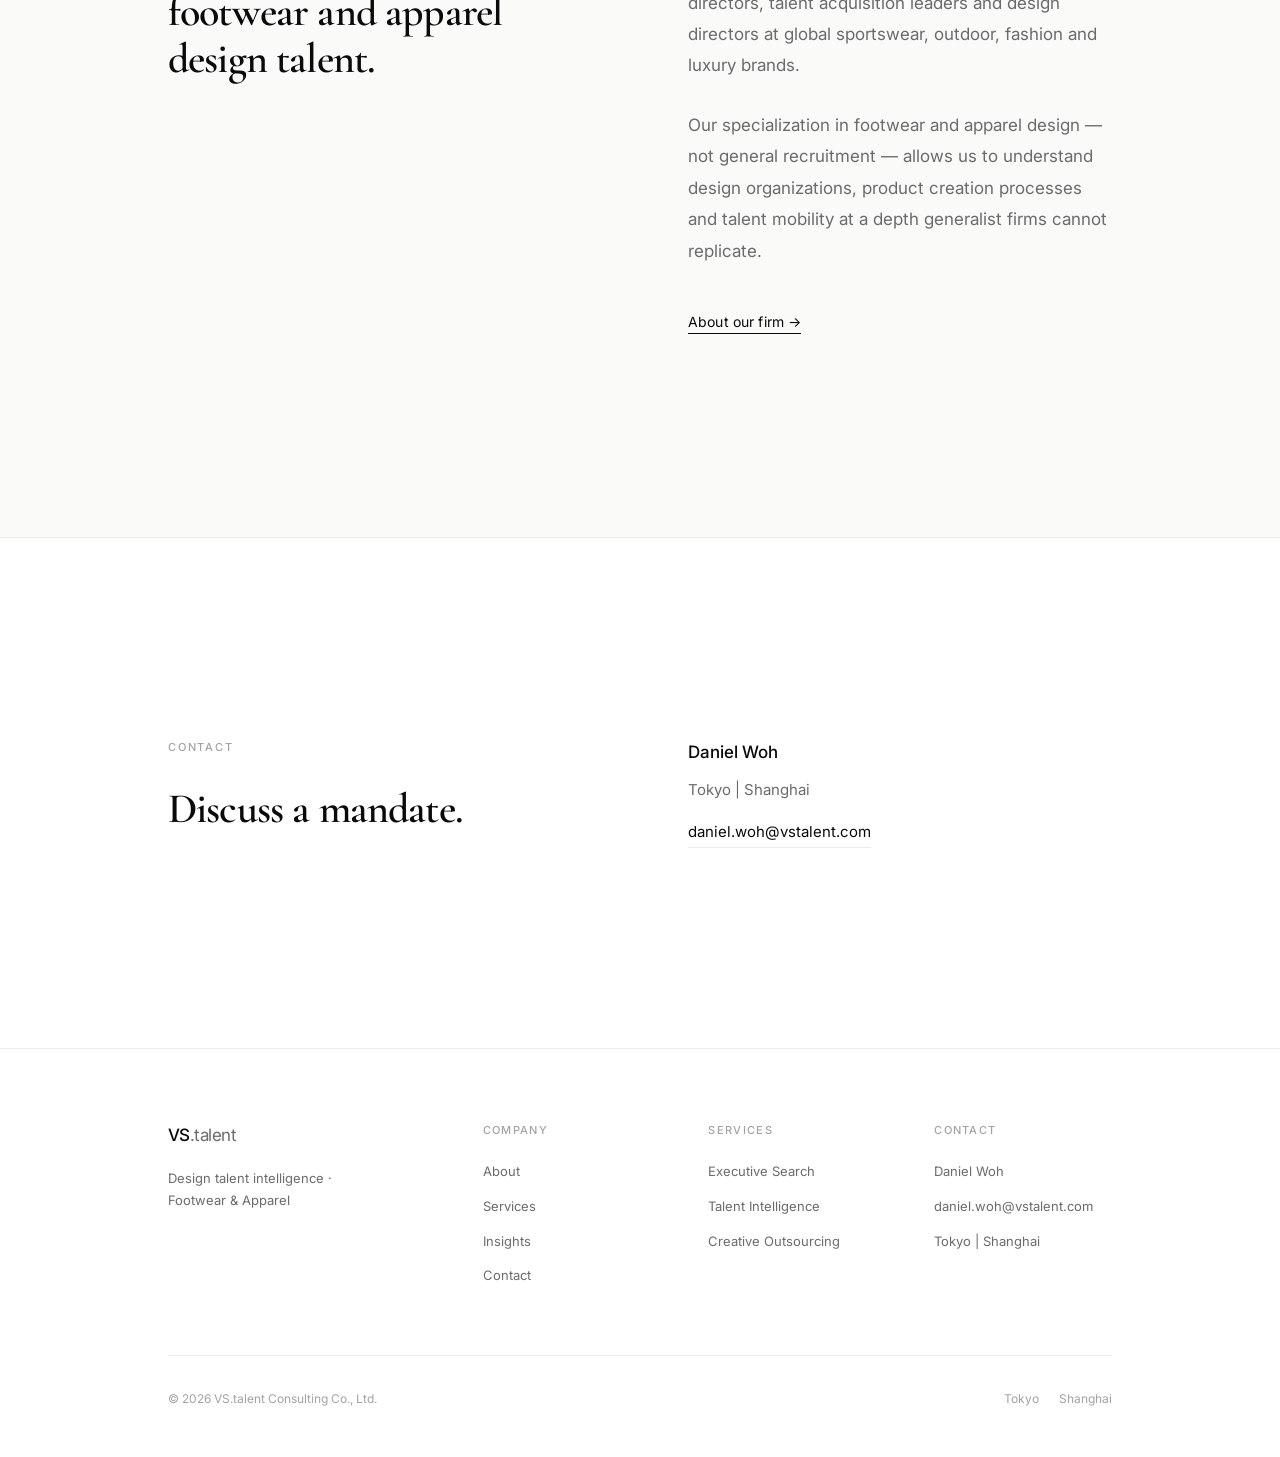
==== commit 996f6fbf: "Restructure homepage around the August intelligence journey. Co-authored-by: Cursor <cursoragent@cur" ====
--- a/index.html
+++ b/index.html
@@ -30,22 +30,18 @@
       <div class="container">
         <div class="hero__layout">
           <div>
-            <p class="eyebrow">VS.talent · Footwear &amp; Apparel · August 2026</p>
+            <p class="eyebrow">August 2026</p>
             <h1 class="display">The leading design recruitment consultancy for global footwear &amp; apparel brands.</h1>
             <p class="lead">Executive search, talent intelligence and creative outsourcing — exclusively for Footwear, Apparel, Graphic, CMF and Accessories design teams at sportswear, outdoor, fashion and luxury brands.</p>
             <p class="hero__positioning">Based on 369 global design professionals, experienced talent remains concentrated in mature brand ecosystems — adidas leads with 106 professionals in the current pool.</p>
-            <div class="hero__actions">
-              <a href="contact.html" class="text-link">Discuss a Mandate</a>
-              <a href="insights.html" class="text-link text-link--muted">Latest Talent Intelligence →</a>
-            </div>
             <dl class="hero__metrics">
               <div class="hero__metric">
                 <dt>369</dt>
-                <dd>Global Design Professionals</dd>
+                <dd>Candidates</dd>
               </div>
               <div class="hero__metric">
                 <dt>+33</dt>
-                <dd>Added in August</dd>
+                <dd>Added</dd>
               </div>
               <div class="hero__metric">
                 <dt>66.1%</dt>
@@ -56,6 +52,10 @@
                 <dd>Cross-border Preference</dd>
               </div>
             </dl>
+            <div class="hero__actions">
+              <a href="#intelligence" class="text-link">August Intelligence →</a>
+              <a href="#download" class="text-link text-link--muted">Download PDF →</a>
+            </div>
           </div>
           <figure class="hero__cover">
             <img src="images/covers/report-cover-august-2026.jpg" alt="VS.talent Design Candidates Report – August 2026">
@@ -64,13 +64,127 @@
       </div>
     </section>
 
-    <!-- 2. Talent Intelligence -->
+    <!-- 2. August Intelligence -->
     <section id="intelligence" class="chapter chapter--soft">
       <div class="container">
+        <header class="chapter__intro">
+          <p class="eyebrow">August Intelligence</p>
+          <h2 class="heading">August 2026</h2>
+          <p class="subheading">369 Global Design Professionals</p>
+        </header>
+        <div class="publication">
+          <div>
+            <div class="publication__cover">
+              <img src="images/covers/report-cover-august-2026.jpg" alt="VS.talent Design Candidates Report – August 2026">
+            </div>
+            <p class="publication__date">Updated Monthly</p>
+          </div>
+          <div>
+            <p class="publication__summary">Monthly intelligence from VS.talent's proprietary candidate database — informing search strategy, compensation decisions and workforce planning for sportswear, outdoor and fashion brands.</p>
+            <dl class="publication__meta">
+              <div><dt>Candidates</dt><dd>369</dd></div>
+              <div><dt>Added</dt><dd>+33</dd></div>
+              <div><dt>Leading brands</dt><dd>66.1%</dd></div>
+              <div><dt>Cross-border</dt><dd>51.0%</dd></div>
+            </dl>
+            <div class="hero__actions">
+              <a href="#charts" class="text-link">Interactive Charts →</a>
+              <a href="#insights-home" class="text-link text-link--muted">Key Insights →</a>
+            </div>
+          </div>
+        </div>
+      </div>
+    </section>
+
+    <!-- 3. Interactive Charts -->
+    <section id="charts" class="chapter">
+      <div class="container">
         <header class="chapter__intro chapter__intro--wide">
-          <p class="eyebrow">Talent Intelligence · August 2026</p>
-          <h2 class="heading">Market analytics from our active design talent network.</h2>
-          <p class="subheading">Monthly intelligence derived from VS.talent's proprietary candidate database — informing search strategy, compensation decisions and workforce planning for sportswear, outdoor and fashion brands.</p>
+          <p class="eyebrow">Interactive Charts</p>
+          <h2 class="heading">Market analytics from the August talent network.</h2>
+          <p class="subheading">Click any chart to enlarge. Data covers leading brand ecosystems, nationality, destinations, cross-border mobility and compensation.</p>
+        </header>
+
+        <div class="data-story">
+          <article class="data-story__row">
+            <div class="data-story__prose">
+              <p class="data-story__label">Leading Brand Ecosystems · August 2026</p>
+              <p class="data-story__text">244 unique candidates (66.1%) have experience at one or more leading brands. adidas remains the largest talent ecosystem with 106 candidates (28.7%), ahead of Nike (36) and Puma (29).</p>
+            </div>
+            <figure class="data-story__visual">
+              <button type="button" data-lightbox="images/analytics/top-brands.jpg" aria-label="Expand Leading Brand Ecosystems chart">
+                <img src="images/analytics/top-brands.jpg" alt="Leading brands served by candidates, August 2026" loading="lazy">
+              </button>
+              <figcaption class="data-story__caption">Click to enlarge</figcaption>
+            </figure>
+          </article>
+
+          <article class="data-story__row data-story__row--reverse">
+            <div class="data-story__prose">
+              <p class="data-story__label">Global Nationality Distribution · August 2026</p>
+              <p class="data-story__text">American designers lead at 121 (32.8%), followed by Chinese and Korean talent at 47 each. The Top 10 nationalities represent 93.0% of the pool (343 of 369).</p>
+            </div>
+            <figure class="data-story__visual">
+              <button type="button" data-lightbox="images/analytics/nationality-distribution.jpg" aria-label="Expand Global Nationality Distribution chart">
+                <img src="images/analytics/nationality-distribution.jpg" alt="Top 10 nationalities, August 2026" loading="lazy">
+              </button>
+              <figcaption class="data-story__caption">Click to enlarge</figcaption>
+            </figure>
+          </article>
+
+          <article class="data-story__row">
+            <div class="data-story__prose">
+              <p class="data-story__label">Preferred Work Destinations · August 2026</p>
+              <p class="data-story__text">China received 147 destination selections (39.8%) and Japan 120 (32.5%), forming a dual-center structure for design talent mobility in Asia.</p>
+            </div>
+            <figure class="data-story__visual">
+              <button type="button" data-lightbox="images/analytics/preferred-destinations.jpg" aria-label="Expand Preferred Work Destinations chart">
+                <img src="images/analytics/preferred-destinations.jpg" alt="Preferred work destinations, August 2026" loading="lazy">
+              </button>
+              <figcaption class="data-story__caption">Click to enlarge</figcaption>
+            </figure>
+          </article>
+
+          <article class="data-story__row data-story__row--reverse">
+            <div class="data-story__prose">
+              <p class="data-story__label">Cross-border Talent Mobility · August 2026</p>
+              <p class="data-story__text">Of 237 cross-border destination selections, Japan received 101 and China 95. US→Japan (38) and US→China (25) lead. 183 eligible candidates (51.0%) have at least one cross-border country preference.</p>
+            </div>
+            <figure class="data-story__visual">
+              <button type="button" data-lightbox="images/analytics/cross-border-flows.jpg" aria-label="Expand Cross-border Talent Mobility chart">
+                <img src="images/analytics/cross-border-flows.jpg" alt="Top 10 cross-border talent flows, August 2026" loading="lazy">
+              </button>
+              <figcaption class="data-story__caption">Click to enlarge</figcaption>
+            </figure>
+          </article>
+
+          <article class="data-story__row">
+            <div class="data-story__prose">
+              <p class="data-story__label">Salary Distribution · August 2026</p>
+              <p class="data-story__text">Based on 107 valid salary records (29.0%). The US leads among larger samples with a median of approximately USD 220K; China, Germany and Korea offer more competitive salary structures.</p>
+            </div>
+            <figure class="data-story__visual">
+              <button type="button" data-lightbox="images/analytics/salary-distribution.jpg" aria-label="Expand Salary Distribution chart">
+                <img src="images/analytics/salary-distribution.jpg" alt="Salary distribution by current location, August 2026" loading="lazy">
+              </button>
+              <figcaption class="data-story__caption">Click to enlarge</figcaption>
+            </figure>
+          </article>
+        </div>
+
+        <div class="chapter__outro">
+          <a href="#insights-home" class="text-link">Key Insights →</a>
+        </div>
+      </div>
+    </section>
+
+    <!-- 4. Key Insights -->
+    <section id="insights-home" class="chapter chapter--soft">
+      <div class="container">
+        <header class="chapter__intro chapter__intro--wide">
+          <p class="eyebrow">Key Insights</p>
+          <h2 class="heading">What the August pool signals for hiring.</h2>
+          <p class="subheading">International design talent is willing to move — 183 eligible candidates (51.0%) show cross-border preference — but conversion from interest to signed offer and start date remains the critical gap for employers hiring into Japan and China.</p>
         </header>
 
         <ul class="key-insights">
@@ -84,134 +198,19 @@
           <li>Salary benchmark covers 107 valid records</li>
         </ul>
 
-        <div class="data-story">
-          <article class="data-story__row">
-            <div class="data-story__prose">
-              <p class="data-story__label">Leading Brand Ecosystems · August 2026</p>
-              <p class="data-story__text">244 unique candidates (66.1%) have experience at one or more leading brands. adidas remains the largest talent ecosystem with 106 candidates (28.7%), ahead of Nike (36) and Puma (29).</p>
-            </div>
-            <figure class="data-story__visual">
-              <button type="button" data-lightbox="images/analytics/top-brands.jpg" aria-label="Expand Leading Brand Ecosystems chart">
-                <img src="images/analytics/top-brands.jpg" alt="Leading brands served by candidates, August 2026" loading="lazy">
-              </button>
-            </figure>
-          </article>
-
-          <article class="data-story__row data-story__row--reverse">
-            <div class="data-story__prose">
-              <p class="data-story__label">Global Nationality Distribution · August 2026</p>
-              <p class="data-story__text">American designers lead at 121 (32.8%), followed by Chinese and Korean talent at 47 each. The Top 10 nationalities represent 93.0% of the pool (343 of 369).</p>
-            </div>
-            <figure class="data-story__visual">
-              <button type="button" data-lightbox="images/analytics/nationality-distribution.jpg" aria-label="Expand Global Nationality Distribution chart">
-                <img src="images/analytics/nationality-distribution.jpg" alt="Top 10 nationalities, August 2026" loading="lazy">
-              </button>
-            </figure>
-          </article>
-
-          <article class="data-story__row">
-            <div class="data-story__prose">
-              <p class="data-story__label">Preferred Work Destinations · August 2026</p>
-              <p class="data-story__text">China received 147 destination selections (39.8%) and Japan 120 (32.5%), forming a dual-center structure for design talent mobility in Asia.</p>
-            </div>
-            <figure class="data-story__visual">
-              <button type="button" data-lightbox="images/analytics/preferred-destinations.jpg" aria-label="Expand Preferred Work Destinations chart">
-                <img src="images/analytics/preferred-destinations.jpg" alt="Preferred work destinations, August 2026" loading="lazy">
-              </button>
-            </figure>
-          </article>
-
-          <article class="data-story__row data-story__row--reverse">
-            <div class="data-story__prose">
-              <p class="data-story__label">Cross-border Talent Mobility · August 2026</p>
-              <p class="data-story__text">Of 237 cross-border destination selections, Japan received 101 and China 95. US→Japan (38) and US→China (25) lead. 183 eligible candidates (51.0%) have at least one cross-border country preference.</p>
-            </div>
-            <figure class="data-story__visual">
-              <button type="button" data-lightbox="images/analytics/cross-border-flows.jpg" aria-label="Expand Cross-border Talent Mobility chart">
-                <img src="images/analytics/cross-border-flows.jpg" alt="Top 10 cross-border talent flows, August 2026" loading="lazy">
-              </button>
-            </figure>
-          </article>
-
-          <article class="data-story__row">
-            <div class="data-story__prose">
-              <p class="data-story__label">Salary Distribution · August 2026</p>
-              <p class="data-story__text">Based on 107 valid salary records (29.0%). The US leads among larger samples with a median of approximately USD 220K; China, Germany and Korea offer more competitive salary structures.</p>
-            </div>
-            <figure class="data-story__visual">
-              <button type="button" data-lightbox="images/analytics/salary-distribution.jpg" aria-label="Expand Salary Distribution chart">
-                <img src="images/analytics/salary-distribution.jpg" alt="Salary distribution by current location, August 2026" loading="lazy">
-              </button>
-            </figure>
-          </article>
-        </div>
-
         <div class="chapter__outro">
-          <a href="insights.html" class="text-link">View full intelligence briefing →</a>
-        </div>
-      </div>
-    </section>
-
-    <!-- 3. Market Watch preview -->
-    <section id="market-insights" class="chapter">
-      <div class="container split">
-        <div>
-          <p class="eyebrow">Market Watch · August 2026</p>
-          <h2 class="heading">From Interest to Onboarding</h2>
-        </div>
-        <div>
-          <p class="body-text">International design talent is willing to move — 183 eligible candidates (51.0%) show cross-border preference — but conversion from interest to signed offer and start date remains the critical gap for employers hiring into Japan and China.</p>
-          <p style="margin-top: 32px;"><a href="insights.html" class="text-link">Read full Market Watch →</a></p>
-        </div>
-      </div>
-    </section>
-
-    <!-- 4. Services -->
-    <section id="services" class="chapter chapter--soft">
+          <a href="#download" class="text-link">Download PDF →</a>
+        </div>
+      </div>
+    </section>
+
+    <!-- 5. Download PDF -->
+    <section id="download" class="chapter">
       <div class="container">
         <header class="chapter__intro">
-          <p class="eyebrow">Services</p>
-          <h2 class="heading">Advisory for design talent decisions.</h2>
-          <p class="subheading">Three integrated capabilities — built exclusively for footwear and apparel brands, not general recruitment.</p>
-        </header>
-
-        <div class="capability-stack">
-          <article class="capability-item">
-            <p class="capability-item__index">01</p>
-            <div>
-              <h3 class="capability-item__title">Executive Search</h3>
-              <p class="capability-item__desc">Global design leadership hiring across footwear, apparel, graphics, CMF and innovation.</p>
-            </div>
-          </article>
-          <article class="capability-item">
-            <p class="capability-item__index">02</p>
-            <div>
-              <h3 class="capability-item__title">Talent Intelligence</h3>
-              <p class="capability-item__desc">Monthly market intelligence and talent analytics from VS.talent's proprietary candidate database.</p>
-            </div>
-          </article>
-          <article class="capability-item">
-            <p class="capability-item__index">03</p>
-            <div>
-              <h3 class="capability-item__title">Creative Outsourcing</h3>
-              <p class="capability-item__desc">Freelance designers, consultants and creative project support from our global design network.</p>
-            </div>
-          </article>
-        </div>
-
-        <div class="chapter__outro">
-          <a href="services.html" class="text-link">View service capabilities →</a>
-        </div>
-      </div>
-    </section>
-
-    <!-- 5. Latest Report -->
-    <section id="report" class="chapter">
-      <div class="container">
-        <header class="chapter__intro">
-          <p class="eyebrow">Latest Report · August 2026</p>
-          <h2 class="heading">Design Talent Intelligence</h2>
-          <p class="subheading">Monthly publication for HR leaders, talent acquisition teams and design directors at global footwear and apparel brands.</p>
+          <p class="eyebrow">Download PDF</p>
+          <h2 class="heading">August 2026 report.</h2>
+          <p class="subheading">English and Chinese editions of the Design Candidates Report.</p>
         </header>
 
         <div class="publication">
@@ -219,7 +218,7 @@
             <div class="publication__cover">
               <img src="images/covers/report-cover-august-2026.jpg" alt="VS.talent Design Candidates Report – August 2026">
             </div>
-            <p class="publication__date"><time datetime="2026-08">Last updated · August 2026</time></p>
+            <p class="publication__date">Updated Monthly</p>
           </div>
           <div>
             <p class="publication__summary-label">Executive Summary</p>
@@ -229,11 +228,6 @@
               <li>China (147) and Japan (120) lead preferred destinations; 183 eligible candidates (51.0%) show cross-border preference.</li>
               <li>Salary analysis is based on 107 valid records (29.0%) and should be treated as directional.</li>
             </ul>
-            <dl class="publication__meta">
-              <div><dt>Focus</dt><dd>Footwear &amp; Apparel Design</dd></div>
-              <div><dt>Coverage</dt><dd>Global</dd></div>
-              <div><dt>Analysis</dt><dd>Talent Analytics</dd></div>
-            </dl>
             <div class="publication__actions">
               <a href="reports/VS.talent%20Design%20Candidates%20Report_August%202026.pdf" class="btn btn--fill" download>
                 <span>VS.talent Design Candidates Report</span>
@@ -246,10 +240,67 @@
             </div>
           </div>
         </div>
-      </div>
-    </section>
-
-    <!-- 6. About -->
+
+        <div class="chapter__outro">
+          <a href="#mapping" class="text-link">Request Talent Mapping →</a>
+        </div>
+      </div>
+    </section>
+
+    <!-- 6. Request Talent Mapping -->
+    <section id="mapping" class="chapter chapter--soft">
+      <div class="container split">
+        <div>
+          <p class="eyebrow">Request Talent Mapping</p>
+          <h2 class="heading">Named landscapes for competitor and adjacent brands.</h2>
+        </div>
+        <div>
+          <p class="body-text">Talent mapping produces named org charts and design talent landscapes for competitor and adjacent brands — used to inform search strategy before a mandate is briefed.</p>
+          <p style="margin-top: 40px;"><a href="contact.html#request-report" class="text-link">Request Talent Mapping →</a></p>
+        </div>
+      </div>
+    </section>
+
+    <!-- 7. Services -->
+    <section id="services" class="chapter">
+      <div class="container">
+        <header class="chapter__intro">
+          <p class="eyebrow">Services</p>
+          <h2 class="heading">Advisory for design talent decisions.</h2>
+          <p class="subheading">Three integrated capabilities — built exclusively for footwear and apparel brands, not general recruitment.</p>
+        </header>
+
+        <div class="capability-stack">
+          <article class="capability-item">
+            <p class="capability-item__index">01</p>
+            <div>
+              <h3 class="capability-item__title">Executive Search</h3>
+              <p class="capability-item__desc">Global design leadership hiring across footwear, apparel, graphics, CMF and innovation.</p>
+            </div>
+          </article>
+          <article class="capability-item">
+            <p class="capability-item__index">02</p>
+            <div>
+              <h3 class="capability-item__title">Talent Intelligence</h3>
+              <p class="capability-item__desc">Monthly market intelligence and talent analytics from VS.talent's proprietary candidate database.</p>
+            </div>
+          </article>
+          <article class="capability-item">
+            <p class="capability-item__index">03</p>
+            <div>
+              <h3 class="capability-item__title">Creative Outsourcing</h3>
+              <p class="capability-item__desc">Freelance designers, consultants and creative project support from our global design network.</p>
+            </div>
+          </article>
+        </div>
+
+        <div class="chapter__outro">
+          <a href="services.html" class="text-link">View service capabilities →</a>
+        </div>
+      </div>
+    </section>
+
+    <!-- 8. About -->
     <section id="about" class="chapter chapter--soft">
       <div class="container split">
         <div>
--- a/styles.css
+++ b/styles.css
@@ -184,6 +184,7 @@
 
 .chapter {
   padding: var(--space-chapter) 0;
+  scroll-margin-top: 76px;
 }
 
 .chapter + .chapter {
@@ -303,6 +304,16 @@
   cursor: zoom-in;
 }
 
+.data-story__visual button {
+  display: block;
+  width: 100%;
+  transition: opacity var(--ease);
+}
+
+.data-story__visual button:hover {
+  opacity: 0.82;
+}
+
 .data-story__visual img {
   background: var(--bg-soft);
 }
@@ -318,7 +329,7 @@
 
 .key-insights {
   list-style: none;
-  margin: 0 0 var(--space-section);
+  margin: 0;
   padding: 0;
   max-width: 720px;
   border-top: 1px solid var(--rule);
@@ -823,7 +834,7 @@
 
 /* Inner pages — legacy block aliases */
 
-.block { padding: var(--space-chapter) 0; }
+.block { padding: var(--space-chapter) 0; scroll-margin-top: 76px; }
 .block + .block, .block { border-top: 1px solid var(--rule); }
 .block--hero { border-top: none; padding-top: clamp(120px, 16vw, 180px); }
 .block--soft { background: var(--bg-soft); }
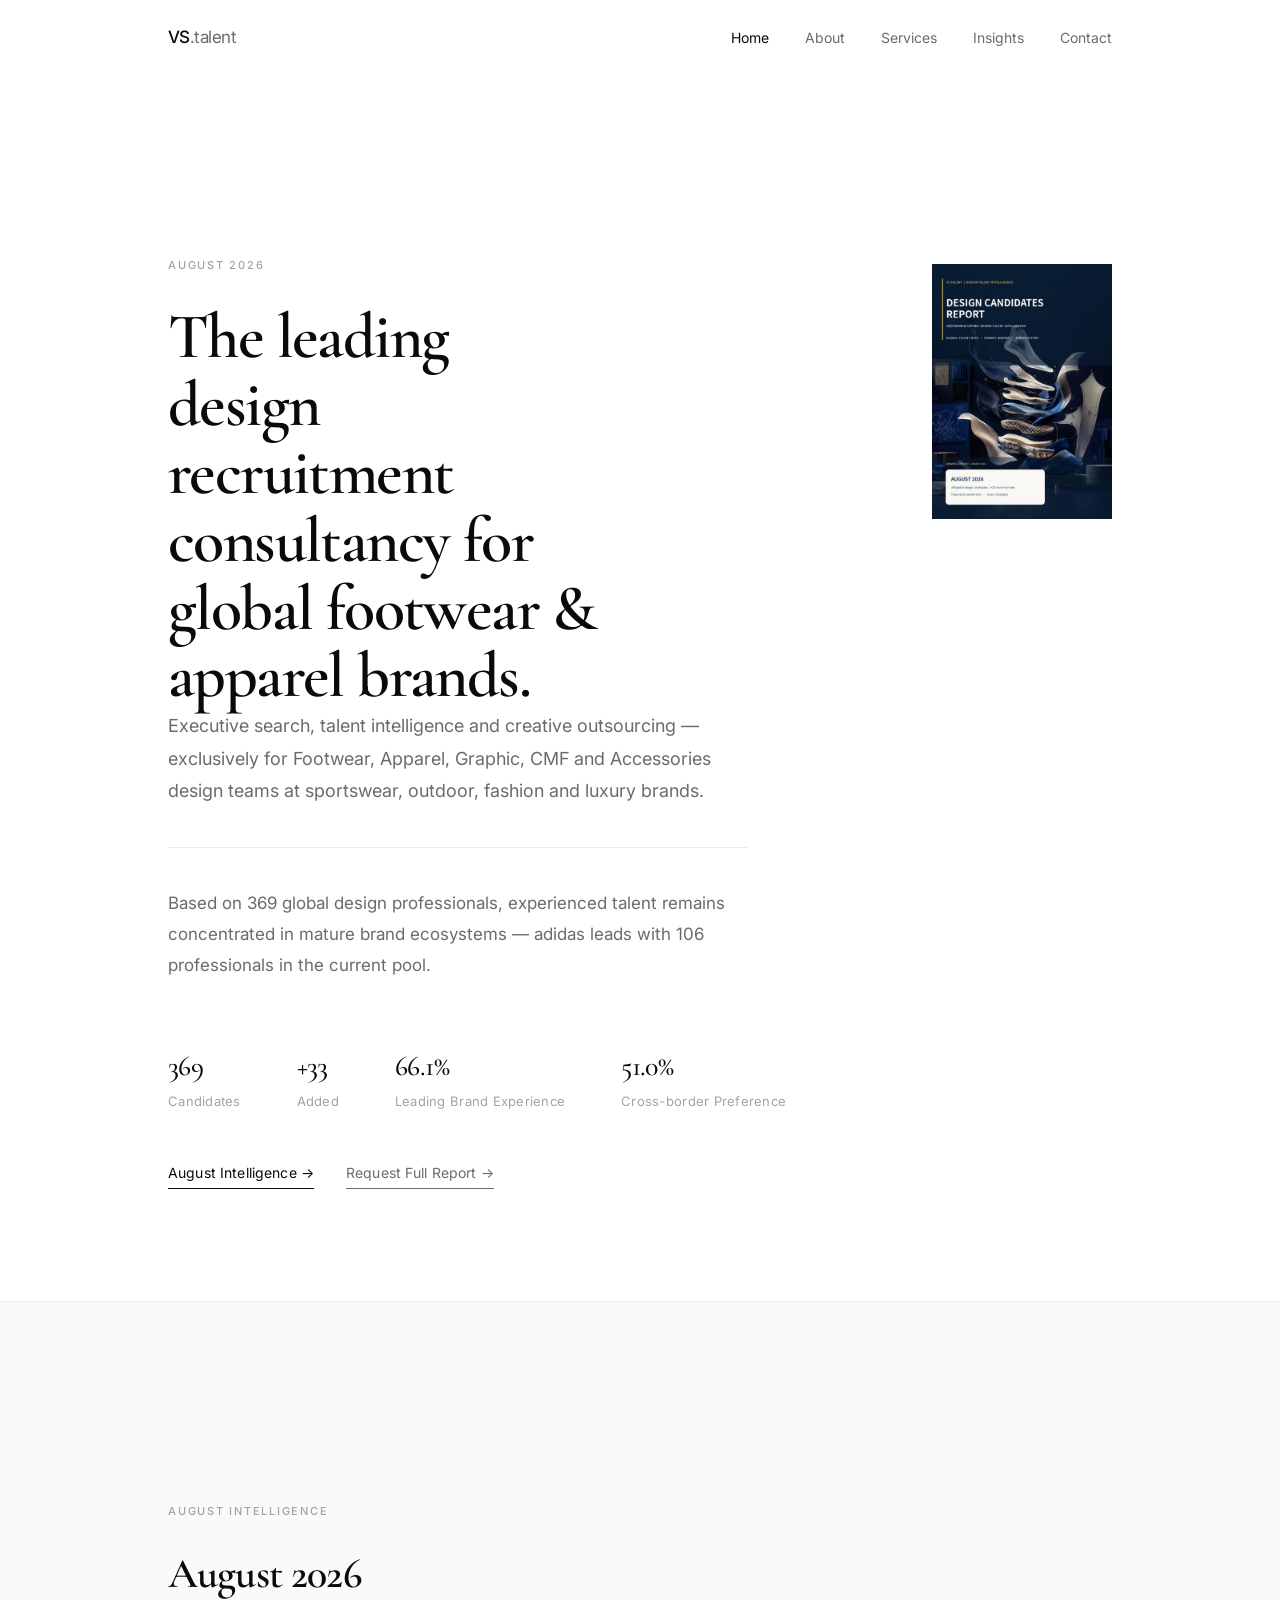
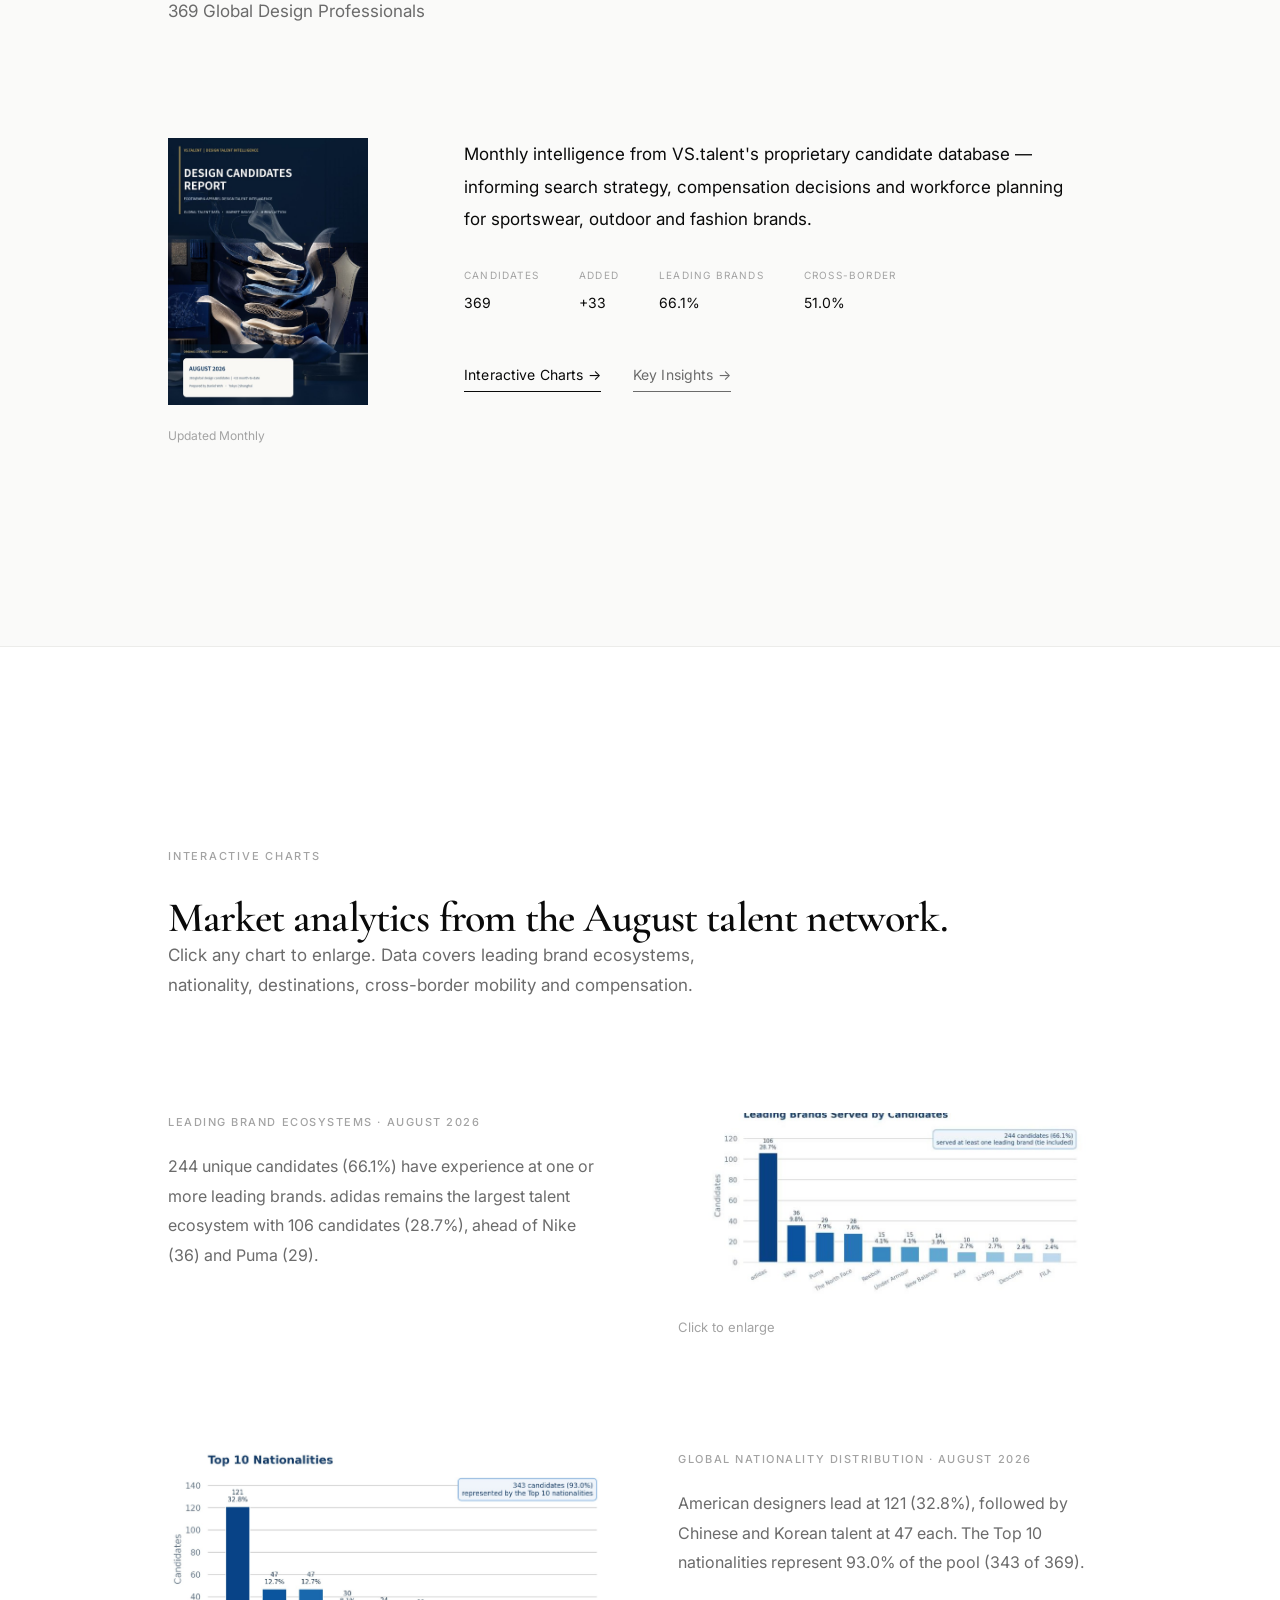
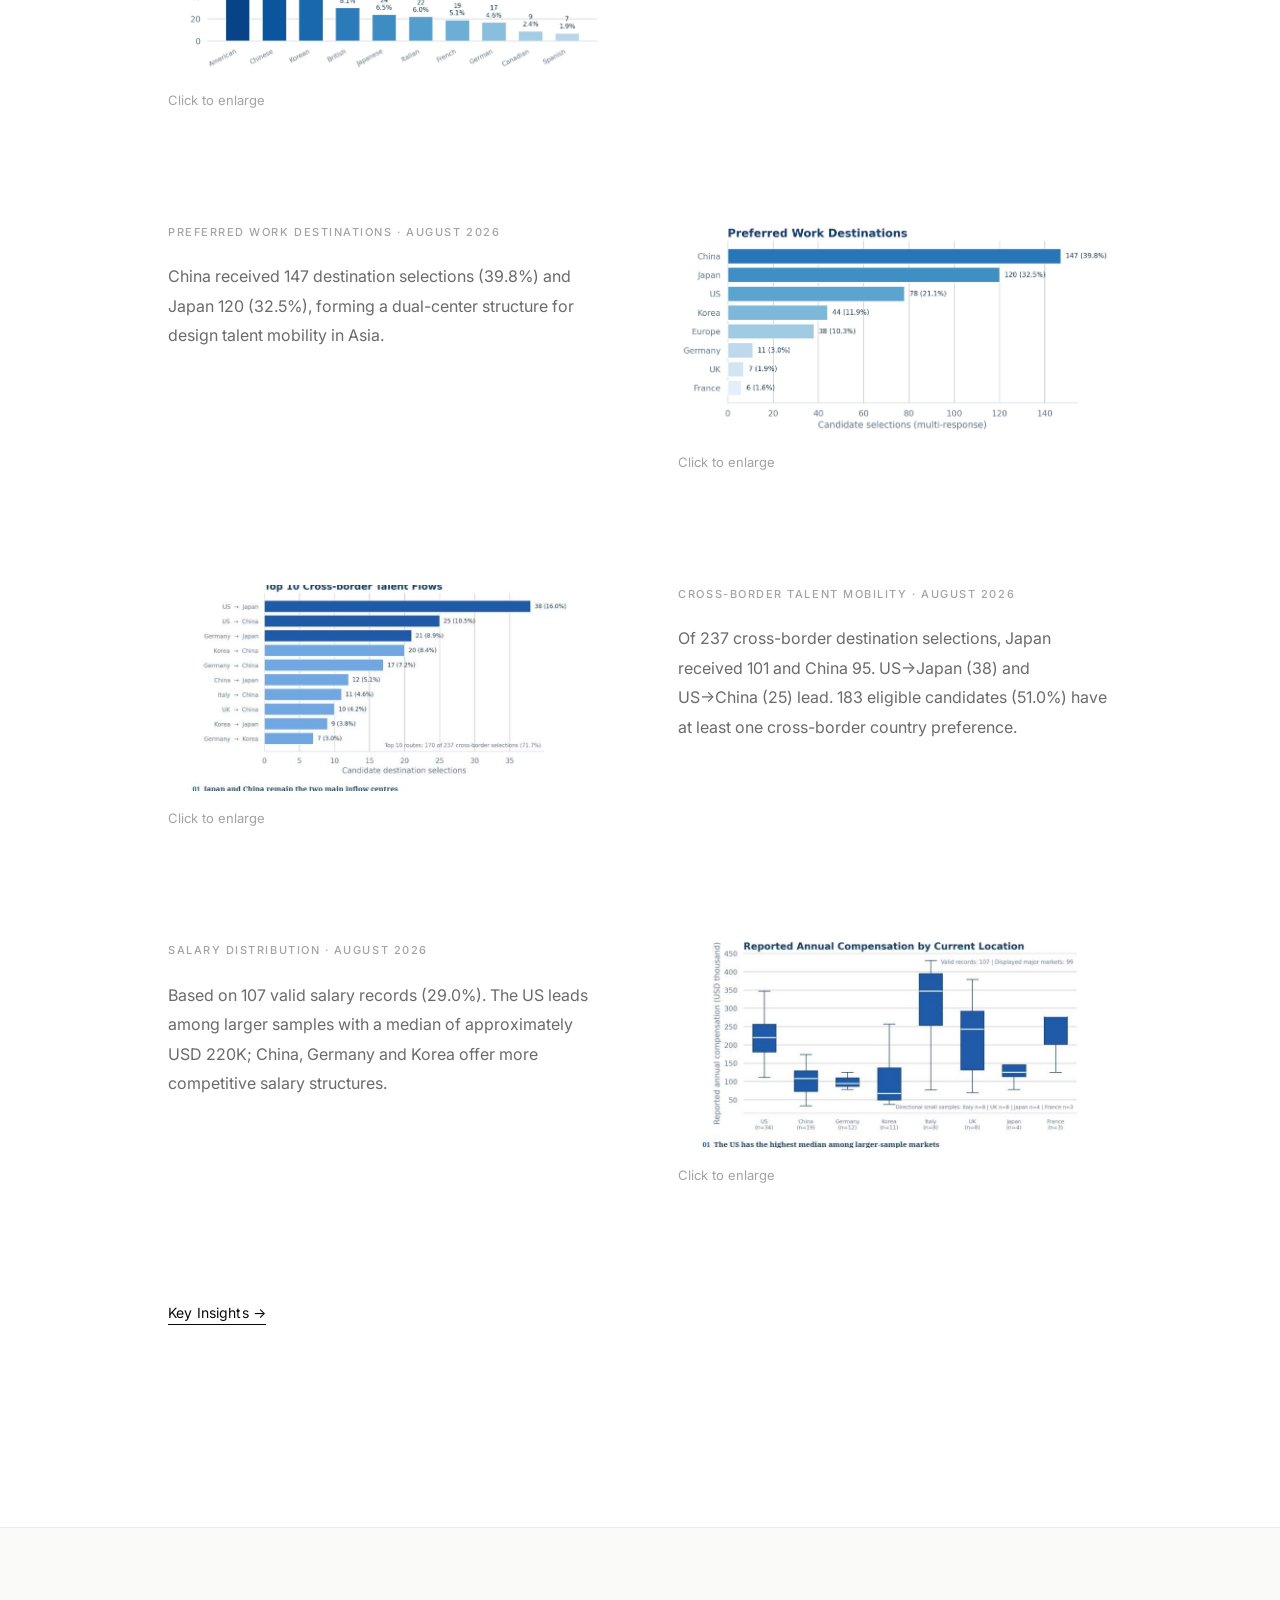
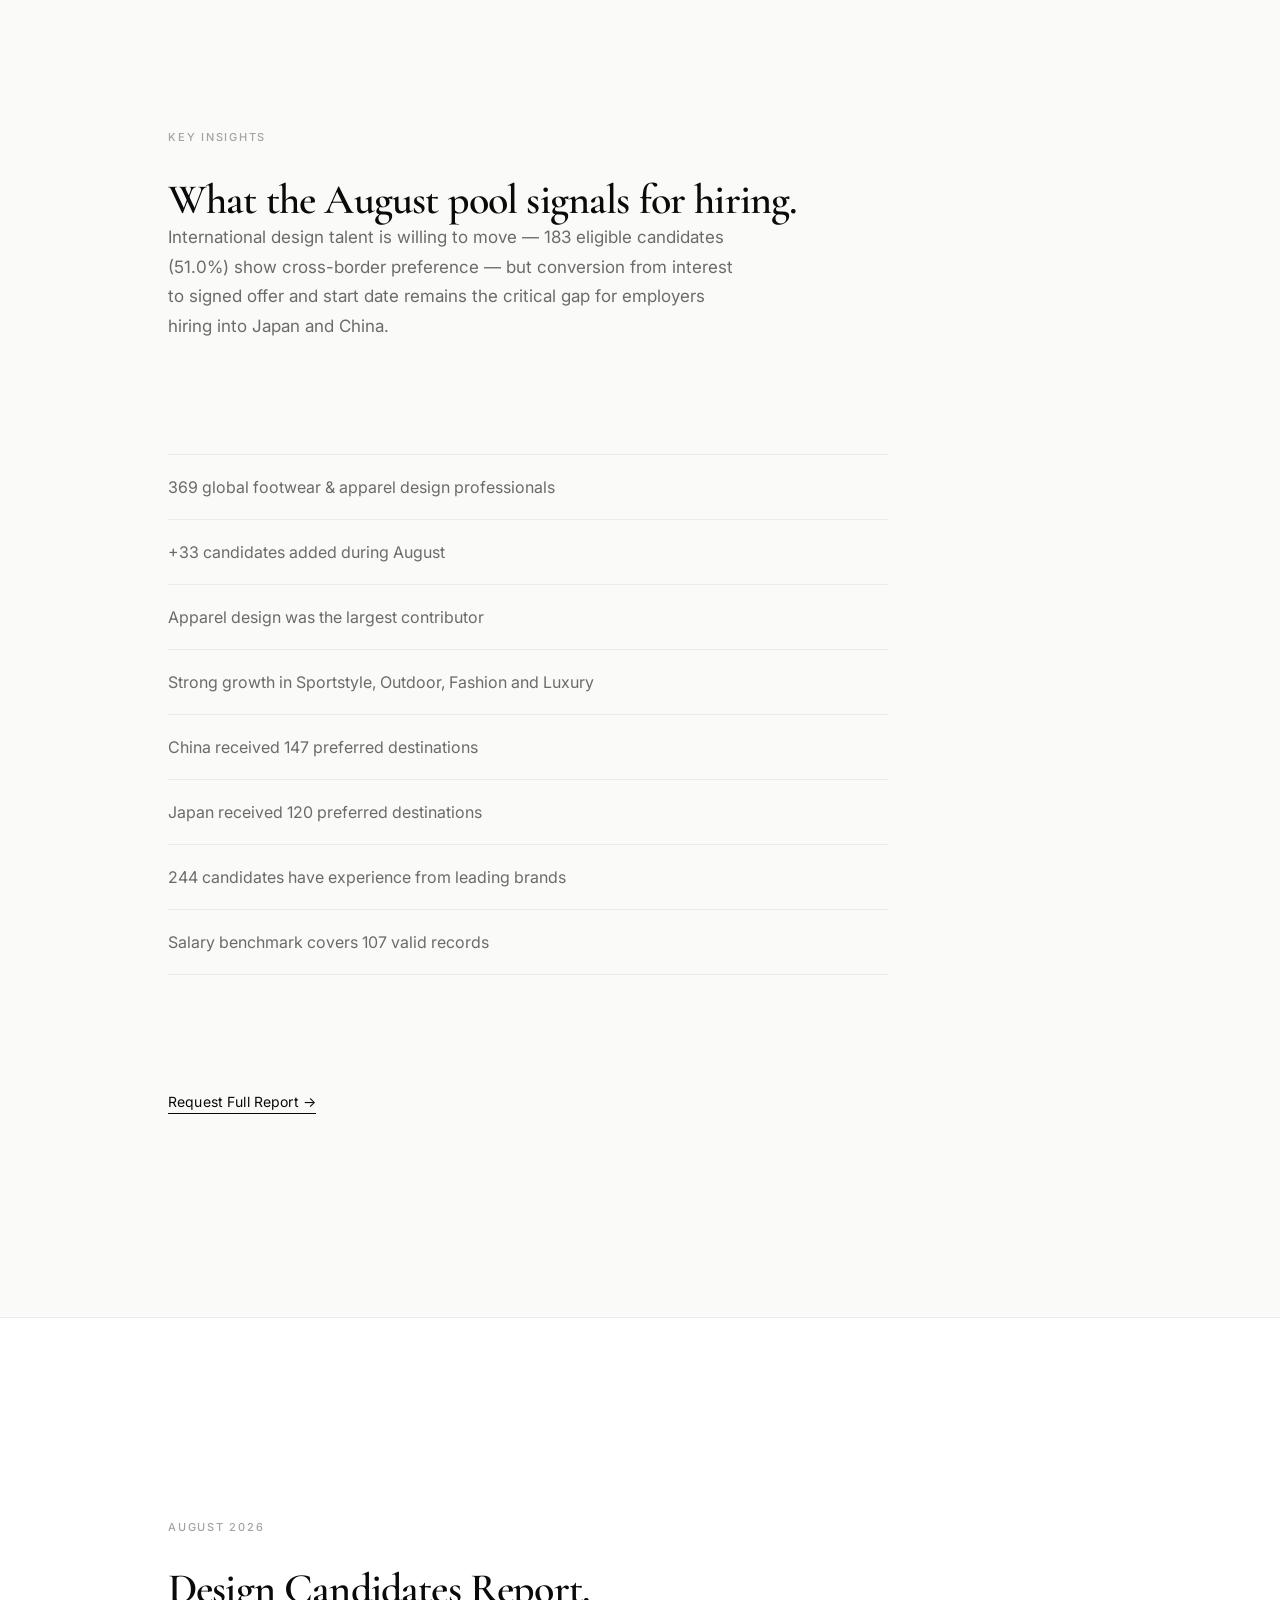
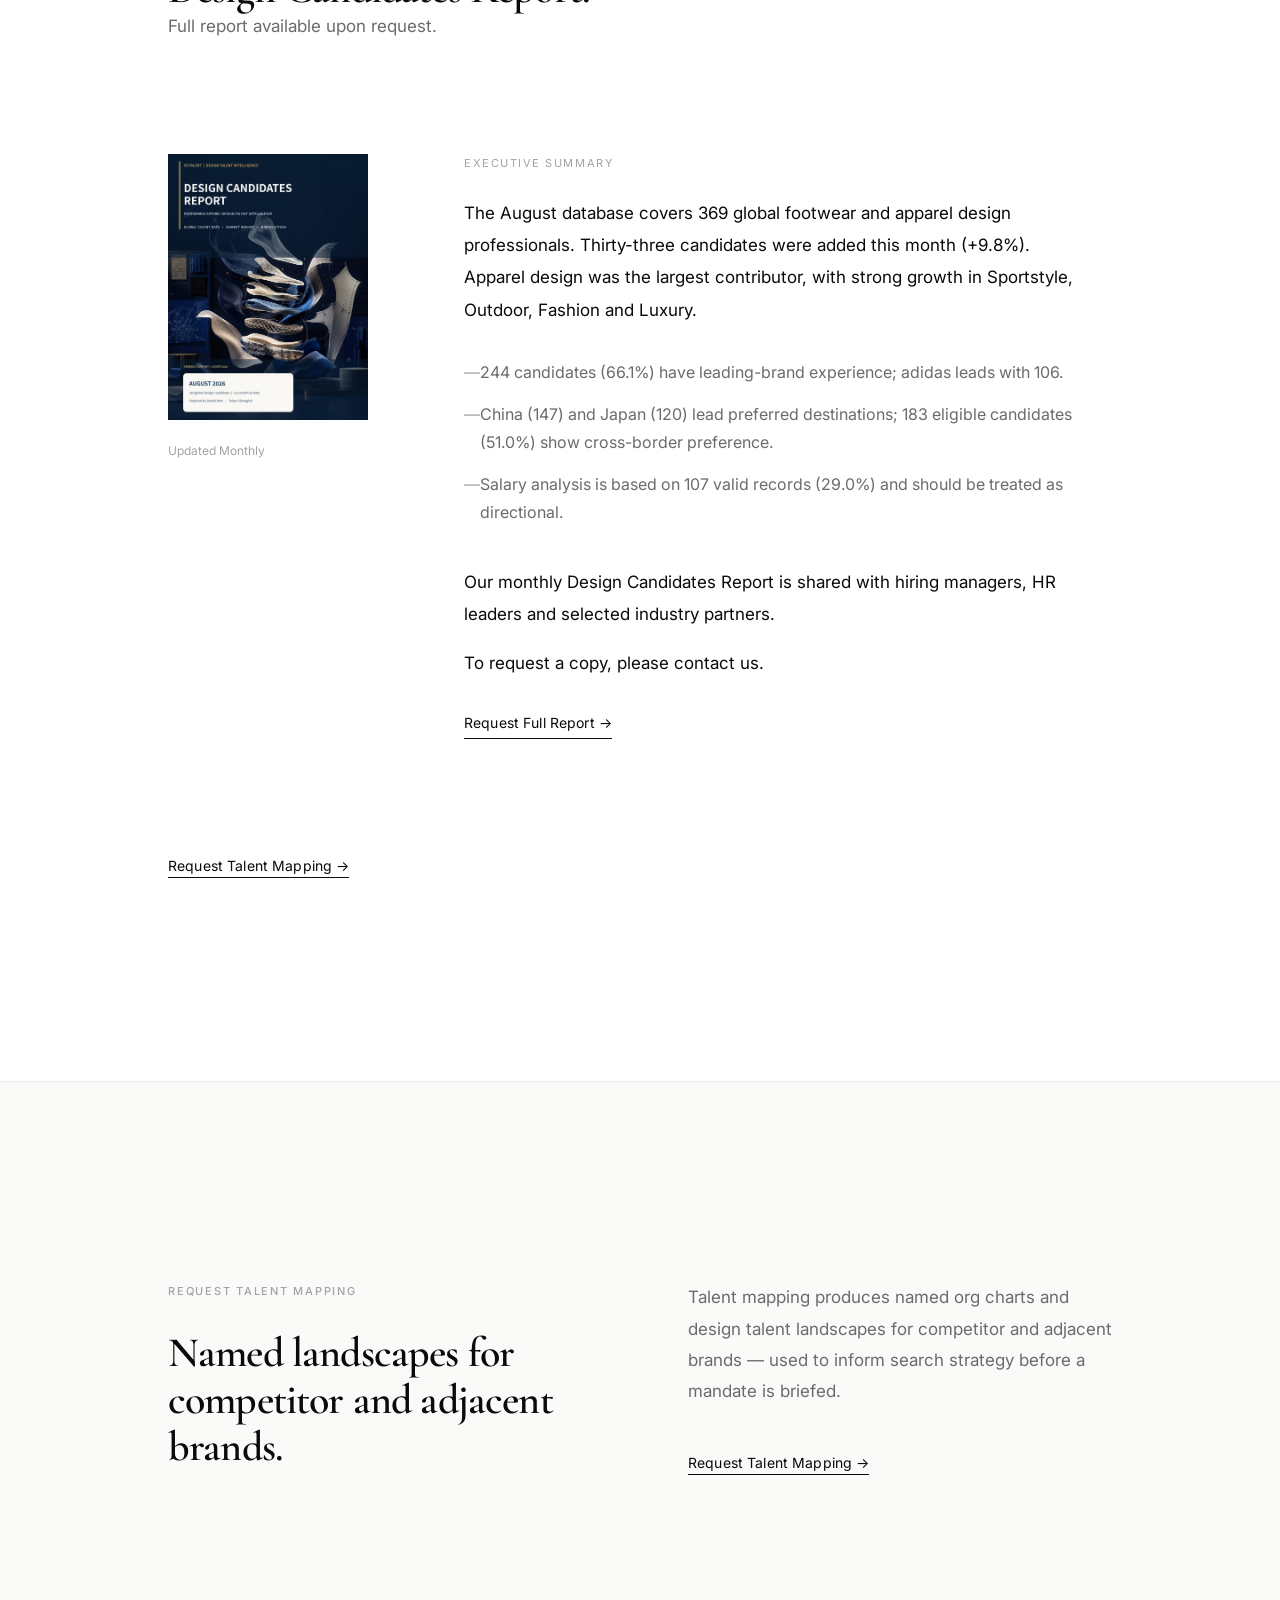
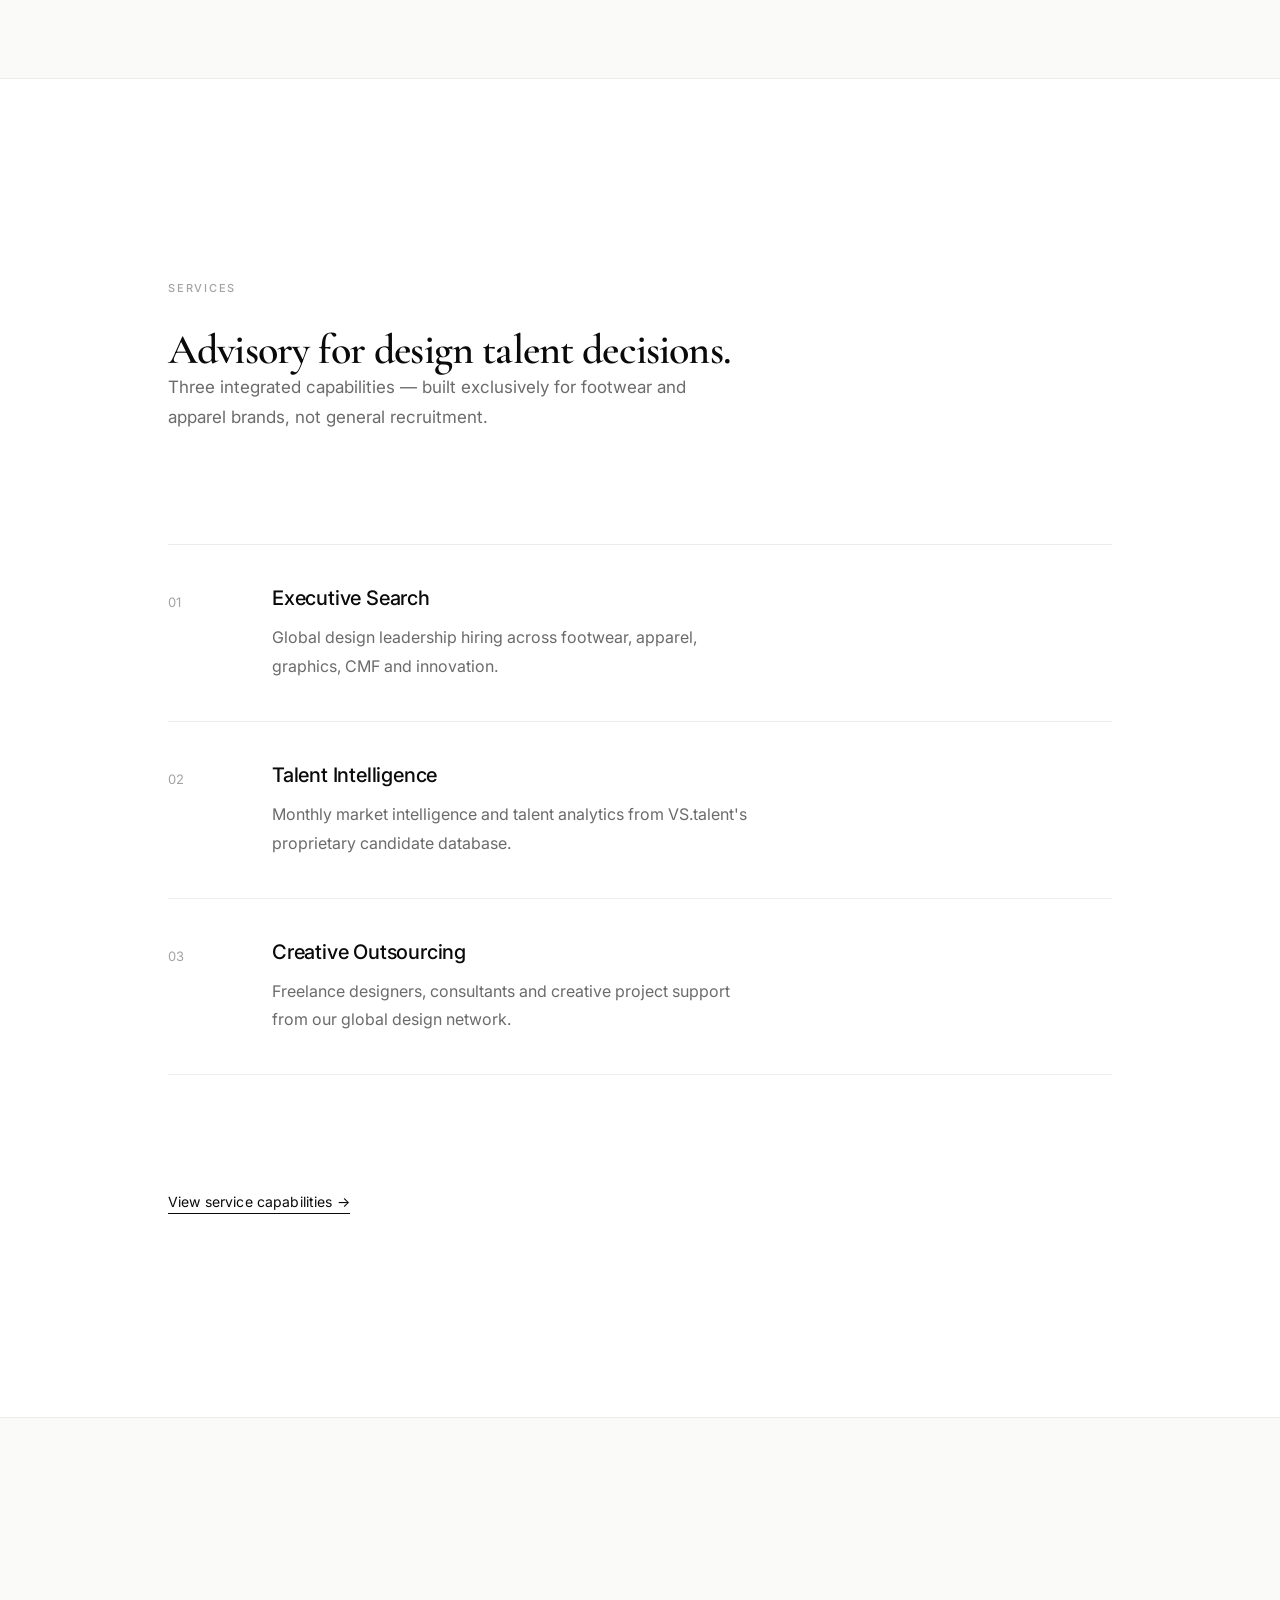
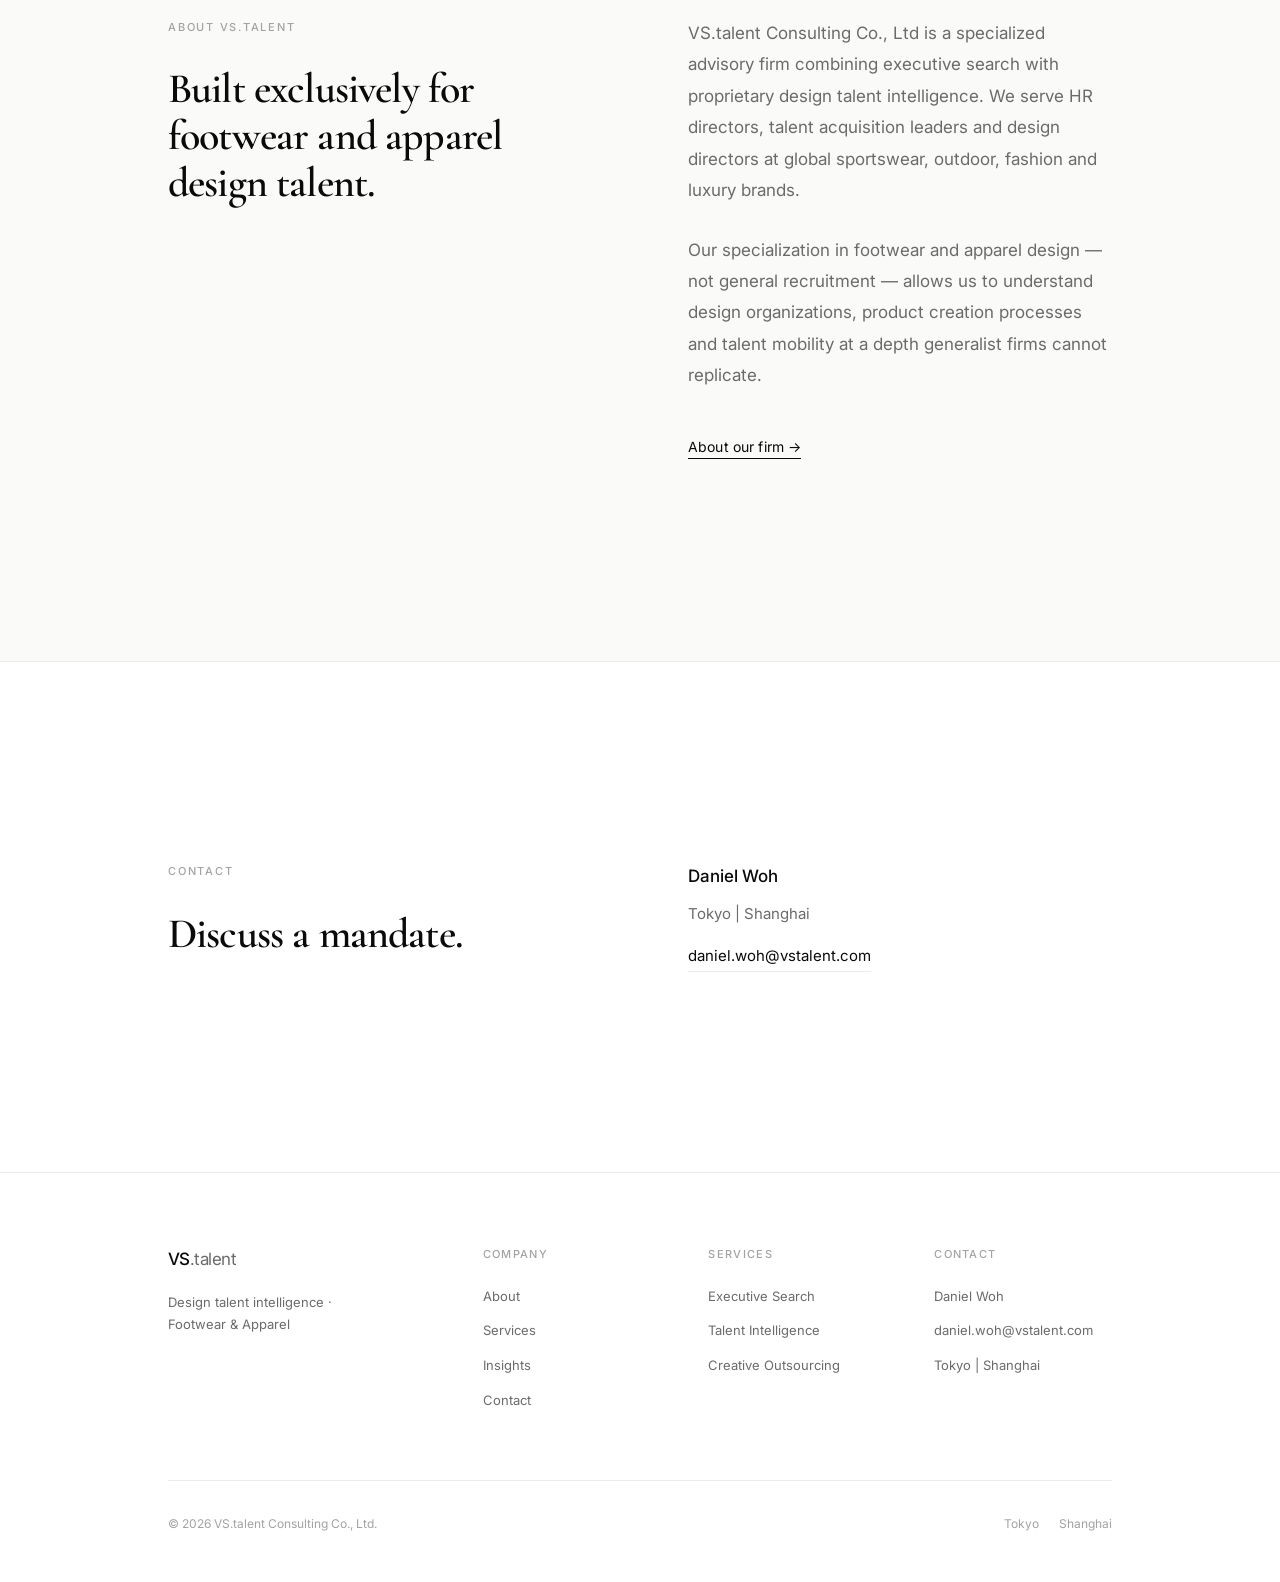
==== commit 1a069975: "Switch report access to request-only and remove public PDF downloads. Co-authored-by: Cursor <cursor" ====
--- a/index.html
+++ b/index.html
@@ -54,7 +54,7 @@
             </dl>
             <div class="hero__actions">
               <a href="#intelligence" class="text-link">August Intelligence →</a>
-              <a href="#download" class="text-link text-link--muted">Download PDF →</a>
+              <a href="contact.html?interest=report#request-report" class="text-link text-link--muted">Request Full Report →</a>
             </div>
           </div>
           <figure class="hero__cover">
@@ -199,18 +199,18 @@
         </ul>
 
         <div class="chapter__outro">
-          <a href="#download" class="text-link">Download PDF →</a>
-        </div>
-      </div>
-    </section>
-
-    <!-- 5. Download PDF -->
-    <section id="download" class="chapter">
+          <a href="contact.html?interest=report#request-report" class="text-link">Request Full Report →</a>
+        </div>
+      </div>
+    </section>
+
+    <!-- 5. Full Report -->
+    <section id="report" class="chapter">
       <div class="container">
         <header class="chapter__intro">
-          <p class="eyebrow">Download PDF</p>
-          <h2 class="heading">August 2026 report.</h2>
-          <p class="subheading">English and Chinese editions of the Design Candidates Report.</p>
+          <p class="eyebrow">August 2026</p>
+          <h2 class="heading">Design Candidates Report.</h2>
+          <p class="subheading">Full report available upon request.</p>
         </header>
 
         <div class="publication">
@@ -228,15 +228,10 @@
               <li>China (147) and Japan (120) lead preferred destinations; 183 eligible candidates (51.0%) show cross-border preference.</li>
               <li>Salary analysis is based on 107 valid records (29.0%) and should be treated as directional.</li>
             </ul>
-            <div class="publication__actions">
-              <a href="reports/VS.talent%20Design%20Candidates%20Report_August%202026.pdf" class="btn btn--fill" download>
-                <span>VS.talent Design Candidates Report</span>
-                <span>August 2026</span>
-              </a>
-              <a href="reports/VS.talent%20Design%20Candidates%20Report_August%202026_CN.pdf" class="btn btn--outline" download>
-                <span>弈韬设计人才报告</span>
-                <span>2026年8月</span>
-              </a>
+            <p class="publication__access">Our monthly Design Candidates Report is shared with hiring managers, HR leaders and selected industry partners.</p>
+            <p class="publication__access">To request a copy, please contact us.</p>
+            <div class="hero__actions">
+              <a href="contact.html?interest=report#request-report" class="text-link">Request Full Report →</a>
             </div>
           </div>
         </div>
@@ -256,7 +251,7 @@
         </div>
         <div>
           <p class="body-text">Talent mapping produces named org charts and design talent landscapes for competitor and adjacent brands — used to inform search strategy before a mandate is briefed.</p>
-          <p style="margin-top: 40px;"><a href="contact.html#request-report" class="text-link">Request Talent Mapping →</a></p>
+          <p style="margin-top: 40px;"><a href="contact.html?interest=mapping#request-report" class="text-link">Request Talent Mapping →</a></p>
         </div>
       </div>
     </section>
--- a/styles.css
+++ b/styles.css
@@ -667,29 +667,16 @@
   font-weight: 400;
 }
 
-.publication__actions {
-  display: flex;
-  flex-wrap: wrap;
-  gap: 28px;
-  align-items: baseline;
-}
-
-.publication__actions .btn {
-  flex-direction: column;
-  align-items: flex-start;
-  gap: 4px;
-  line-height: 1.45;
-  border-bottom: none;
-}
-
-.publication__actions .btn span:first-child {
-  border-bottom: 1px solid currentColor;
-  padding-bottom: 3px;
-}
-
-.publication__actions .btn span:last-child {
-  font-size: 12px;
-  color: var(--muted-light);
+.publication__access {
+  font-size: 1.0625rem;
+  font-weight: 400;
+  line-height: 1.9;
+  margin-bottom: 16px;
+  max-width: 56ch;
+}
+
+.publication__access + .hero__actions {
+  margin-top: 32px;
 }
 
 .btn {
@@ -815,6 +802,51 @@
 .form-checkbox input {
   margin-top: 4px;
   flex-shrink: 0;
+}
+
+.form-interest {
+  border: none;
+  padding: 0;
+  margin: 0 0 32px;
+  min-width: 0;
+}
+
+.form-interest legend {
+  display: block;
+  font-size: 11px;
+  font-weight: 500;
+  letter-spacing: 0.12em;
+  text-transform: uppercase;
+  color: var(--muted-light);
+  margin-bottom: 16px;
+  padding: 0;
+}
+
+.form-radio {
+  display: flex;
+  gap: 12px;
+  align-items: flex-start;
+  margin-bottom: 12px;
+  font-size: 15px;
+  font-weight: 400;
+  letter-spacing: 0;
+  text-transform: none;
+  line-height: 1.65;
+  color: var(--muted);
+  cursor: pointer;
+}
+
+.form-radio:last-child {
+  margin-bottom: 0;
+}
+
+.form-radio input {
+  margin-top: 4px;
+  flex-shrink: 0;
+}
+
+.form-radio span {
+  color: var(--text);
 }
 
 .form-submit {
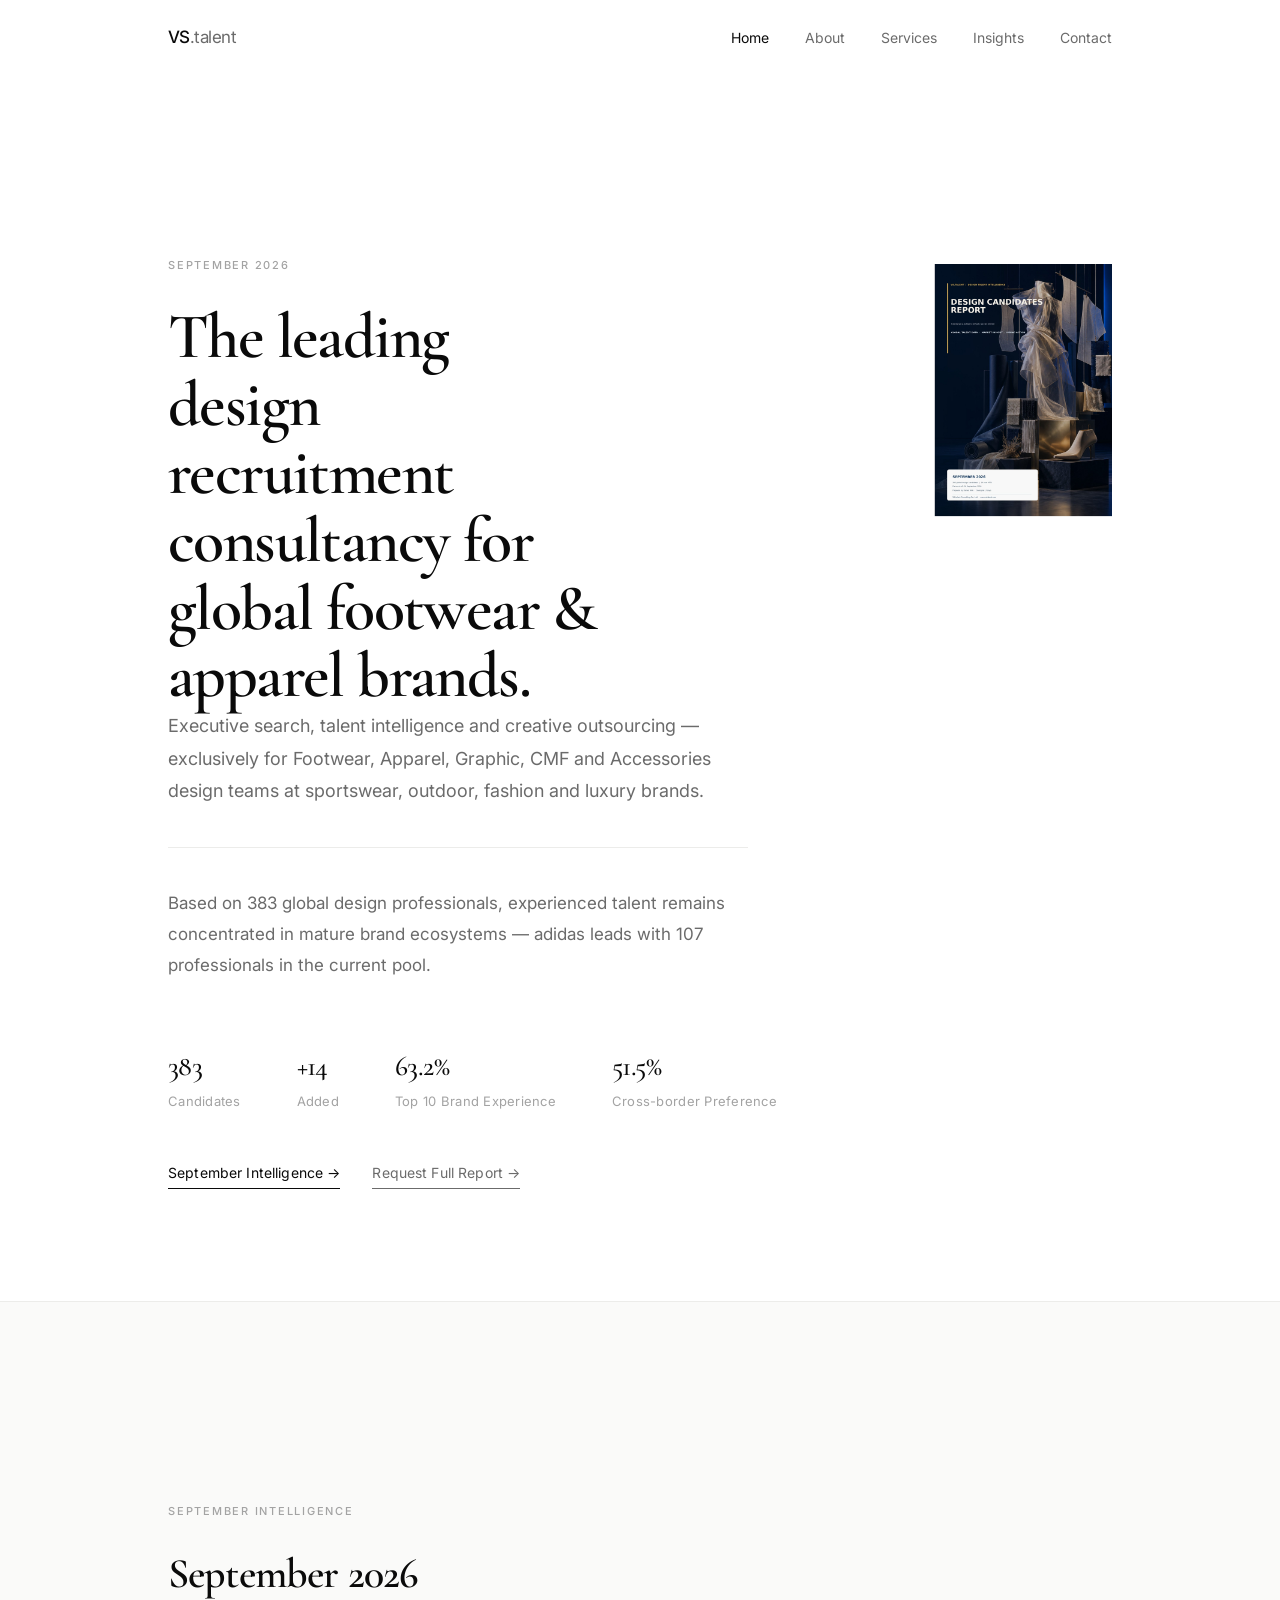
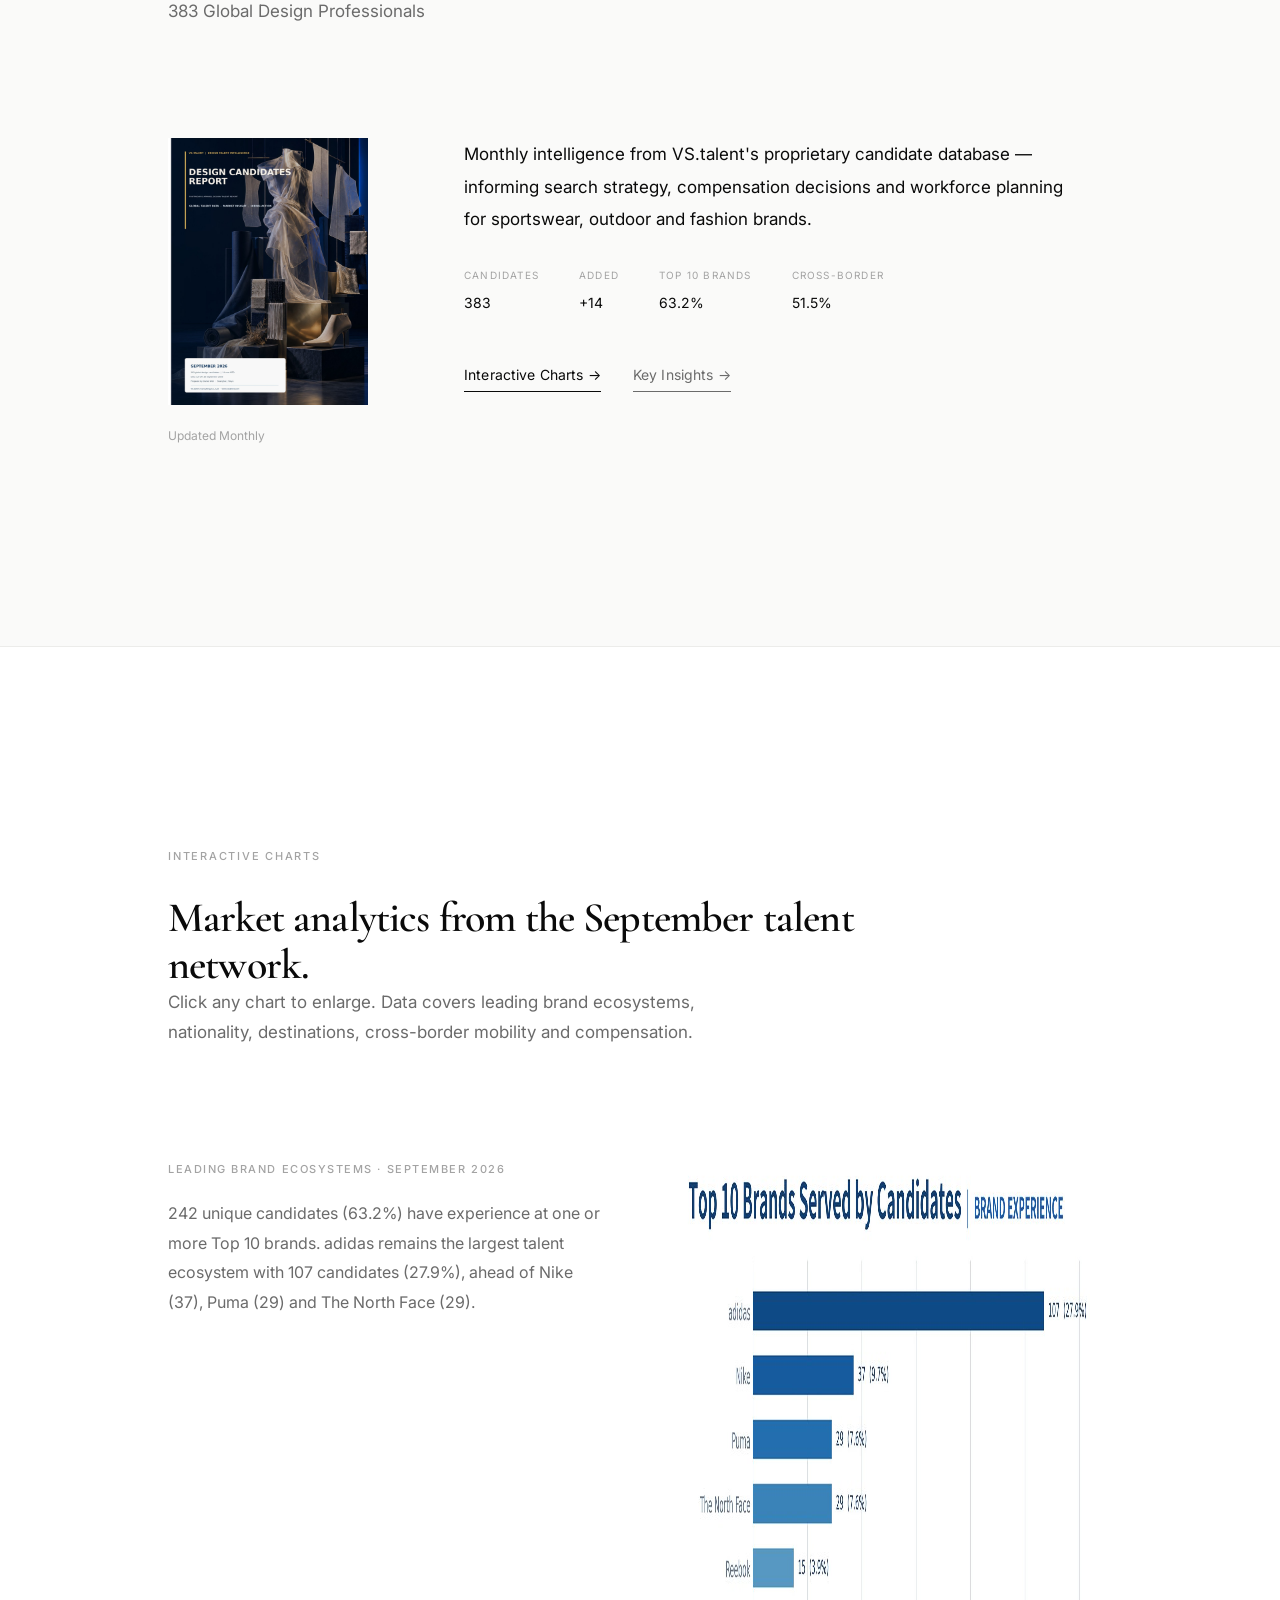
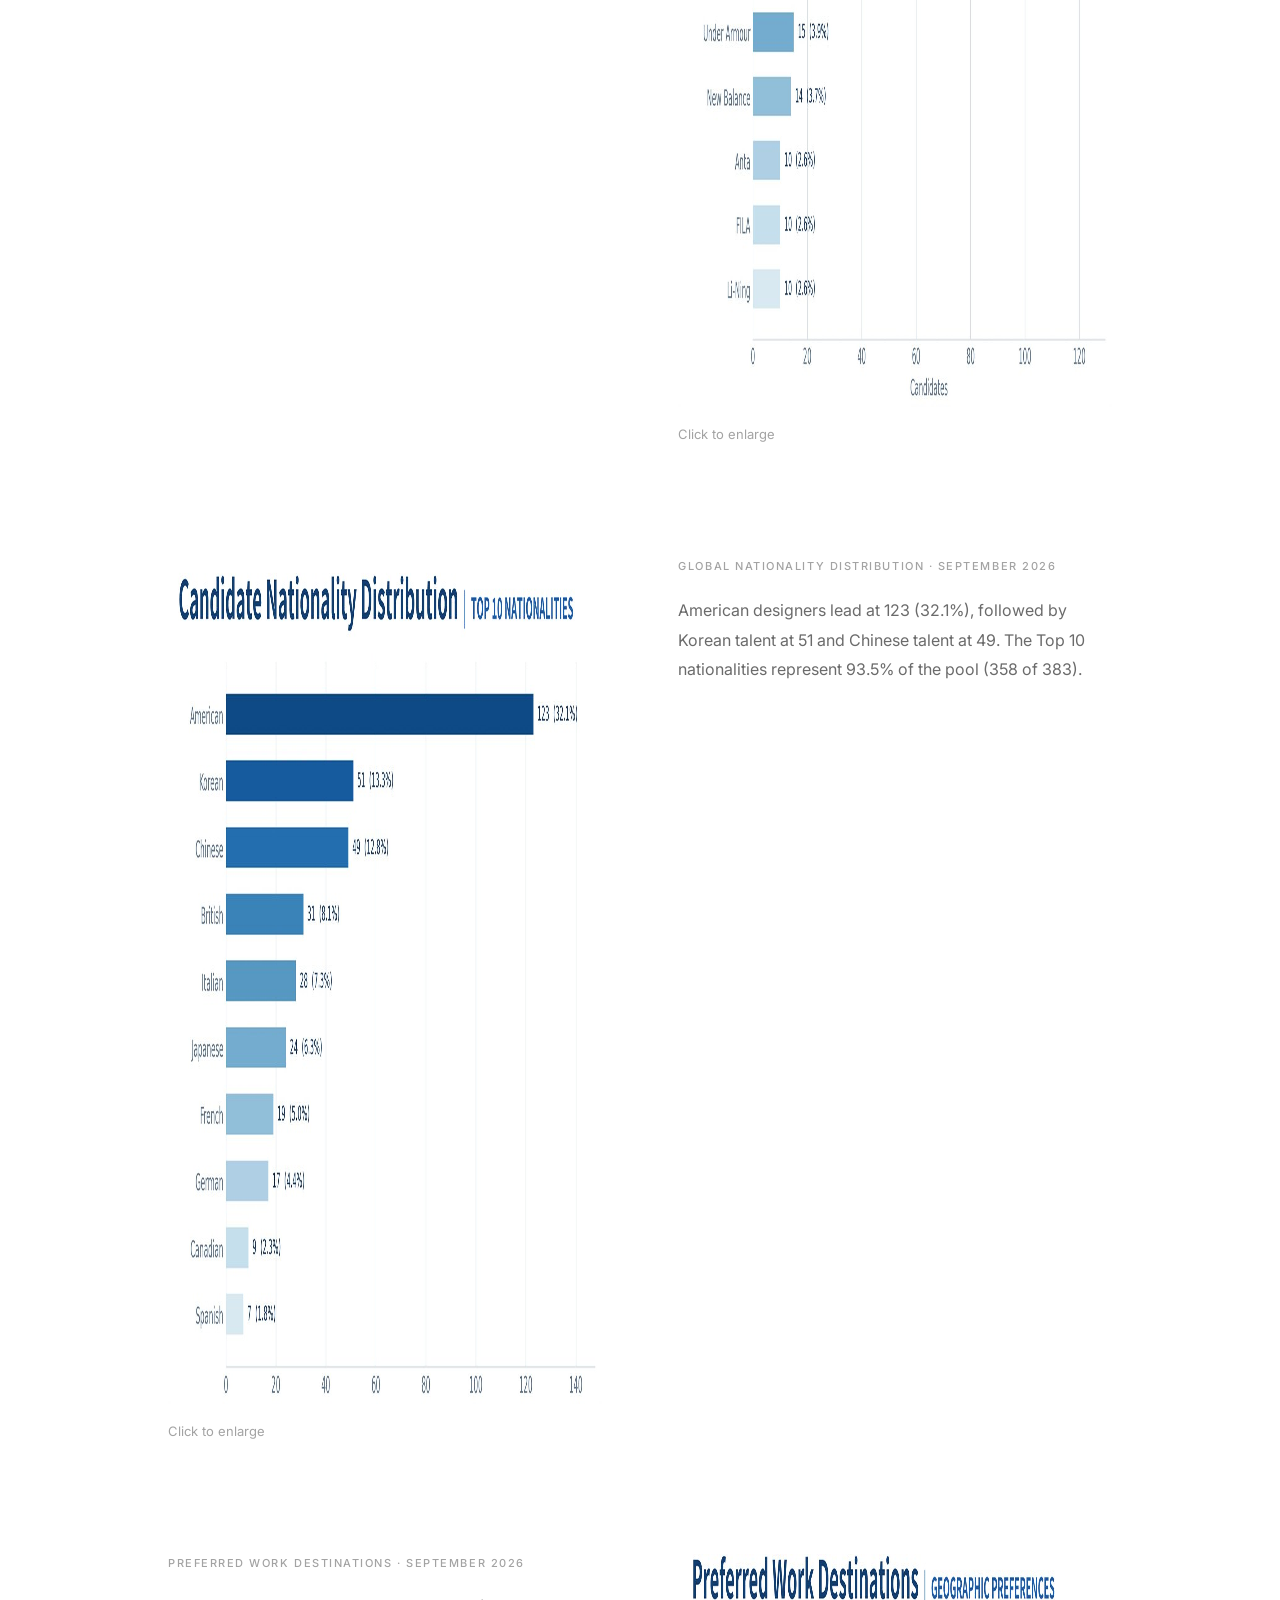
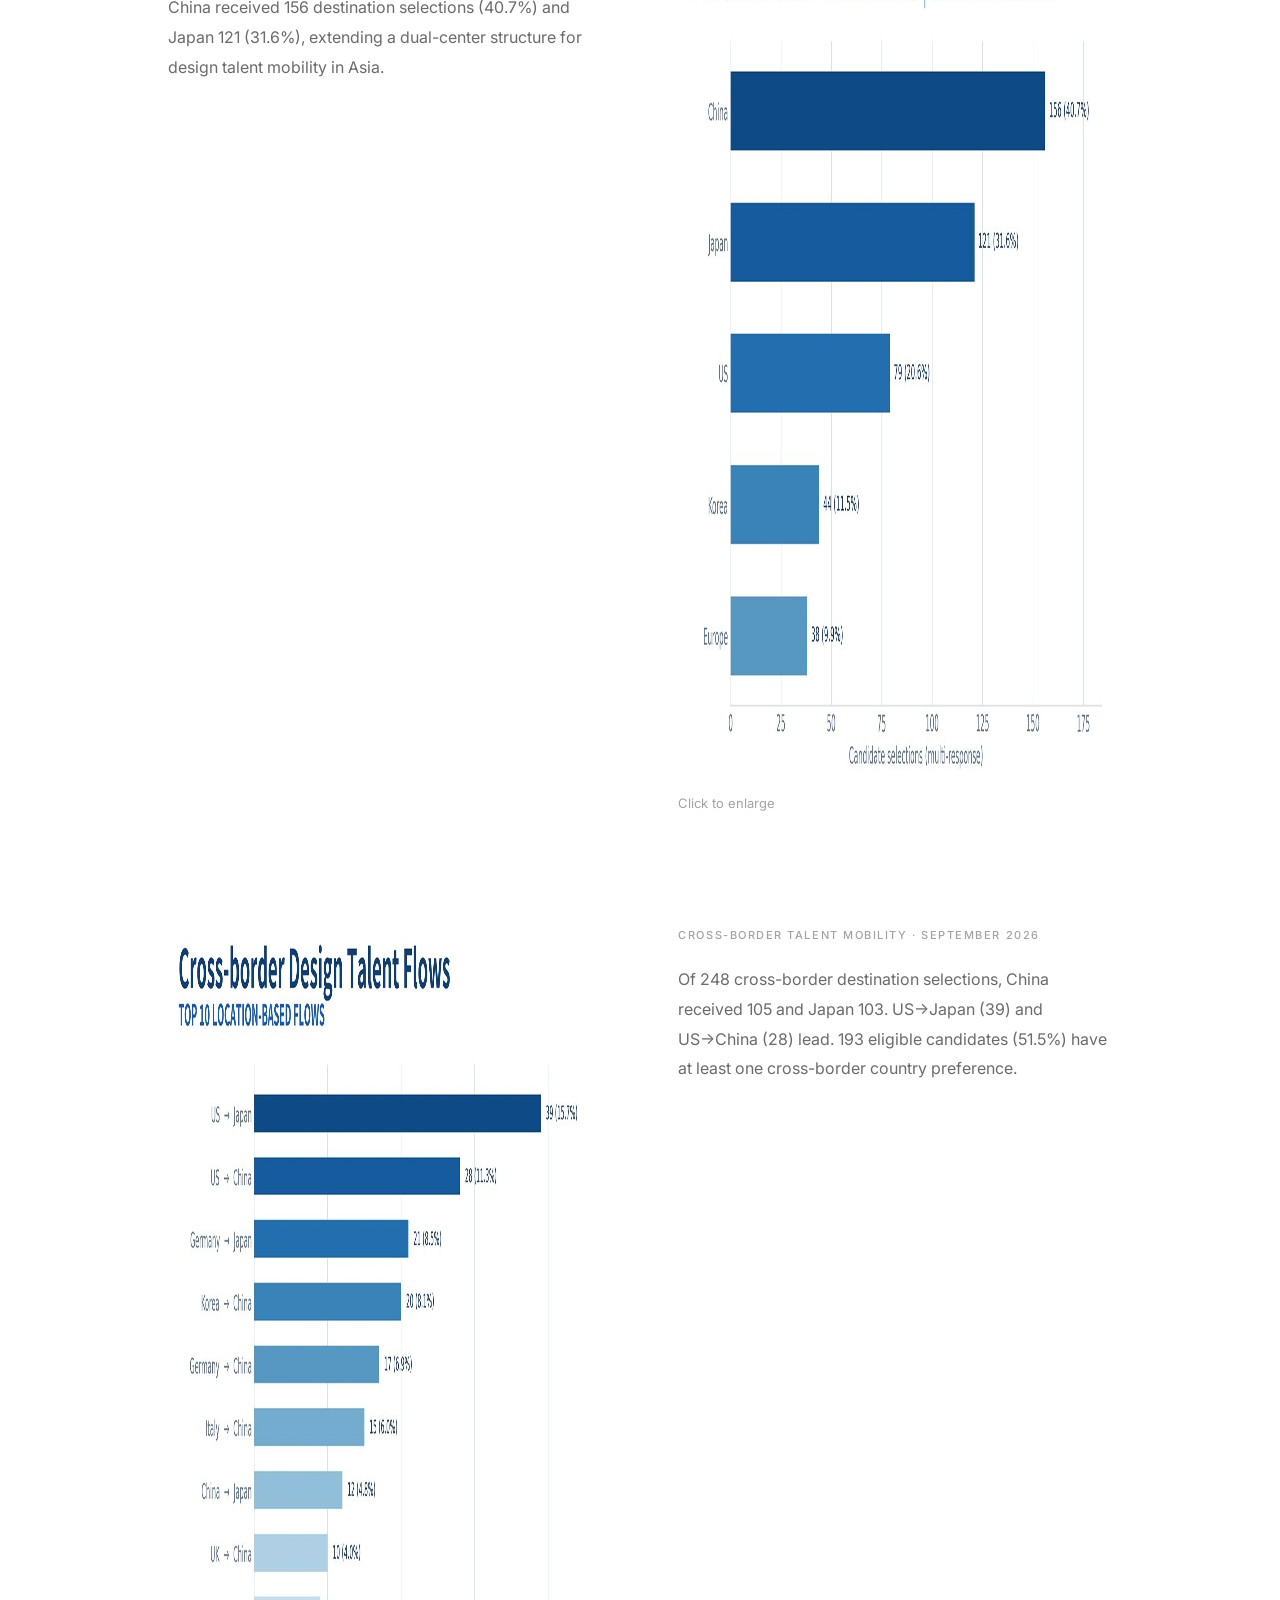
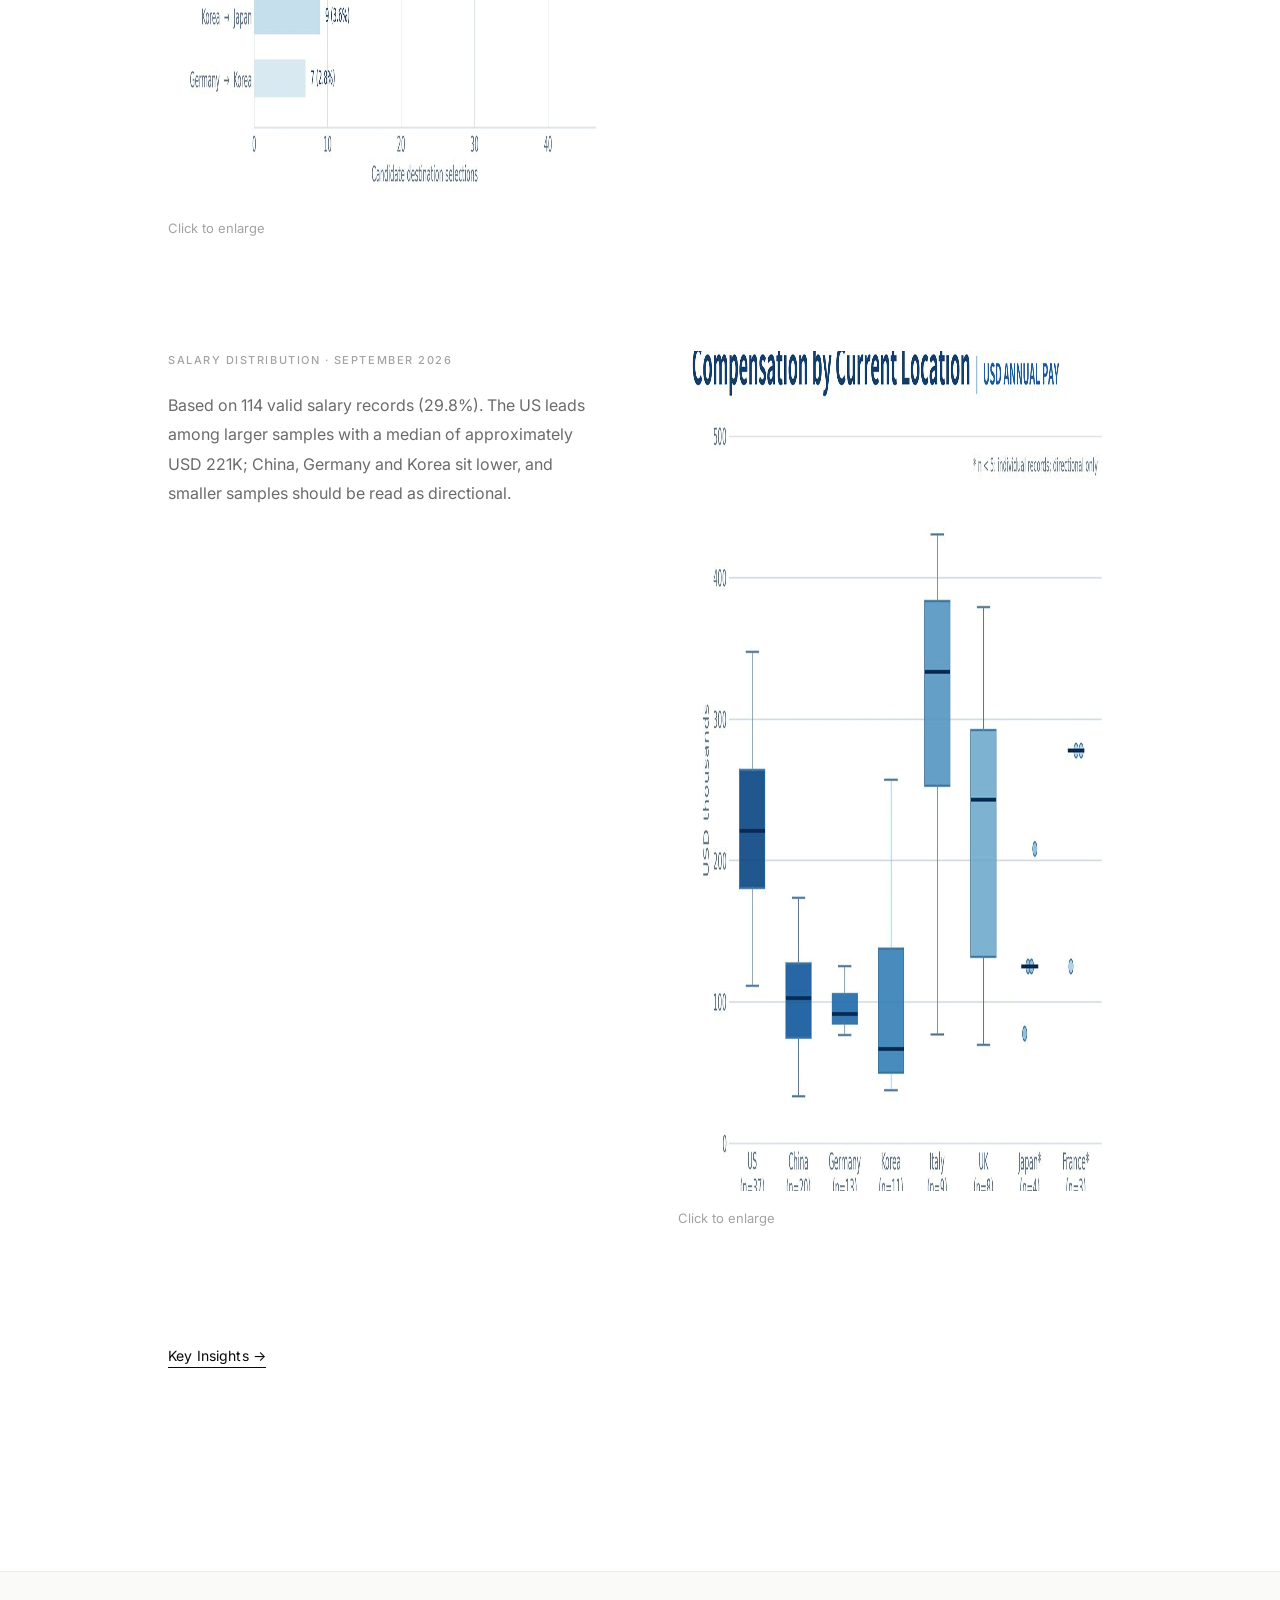
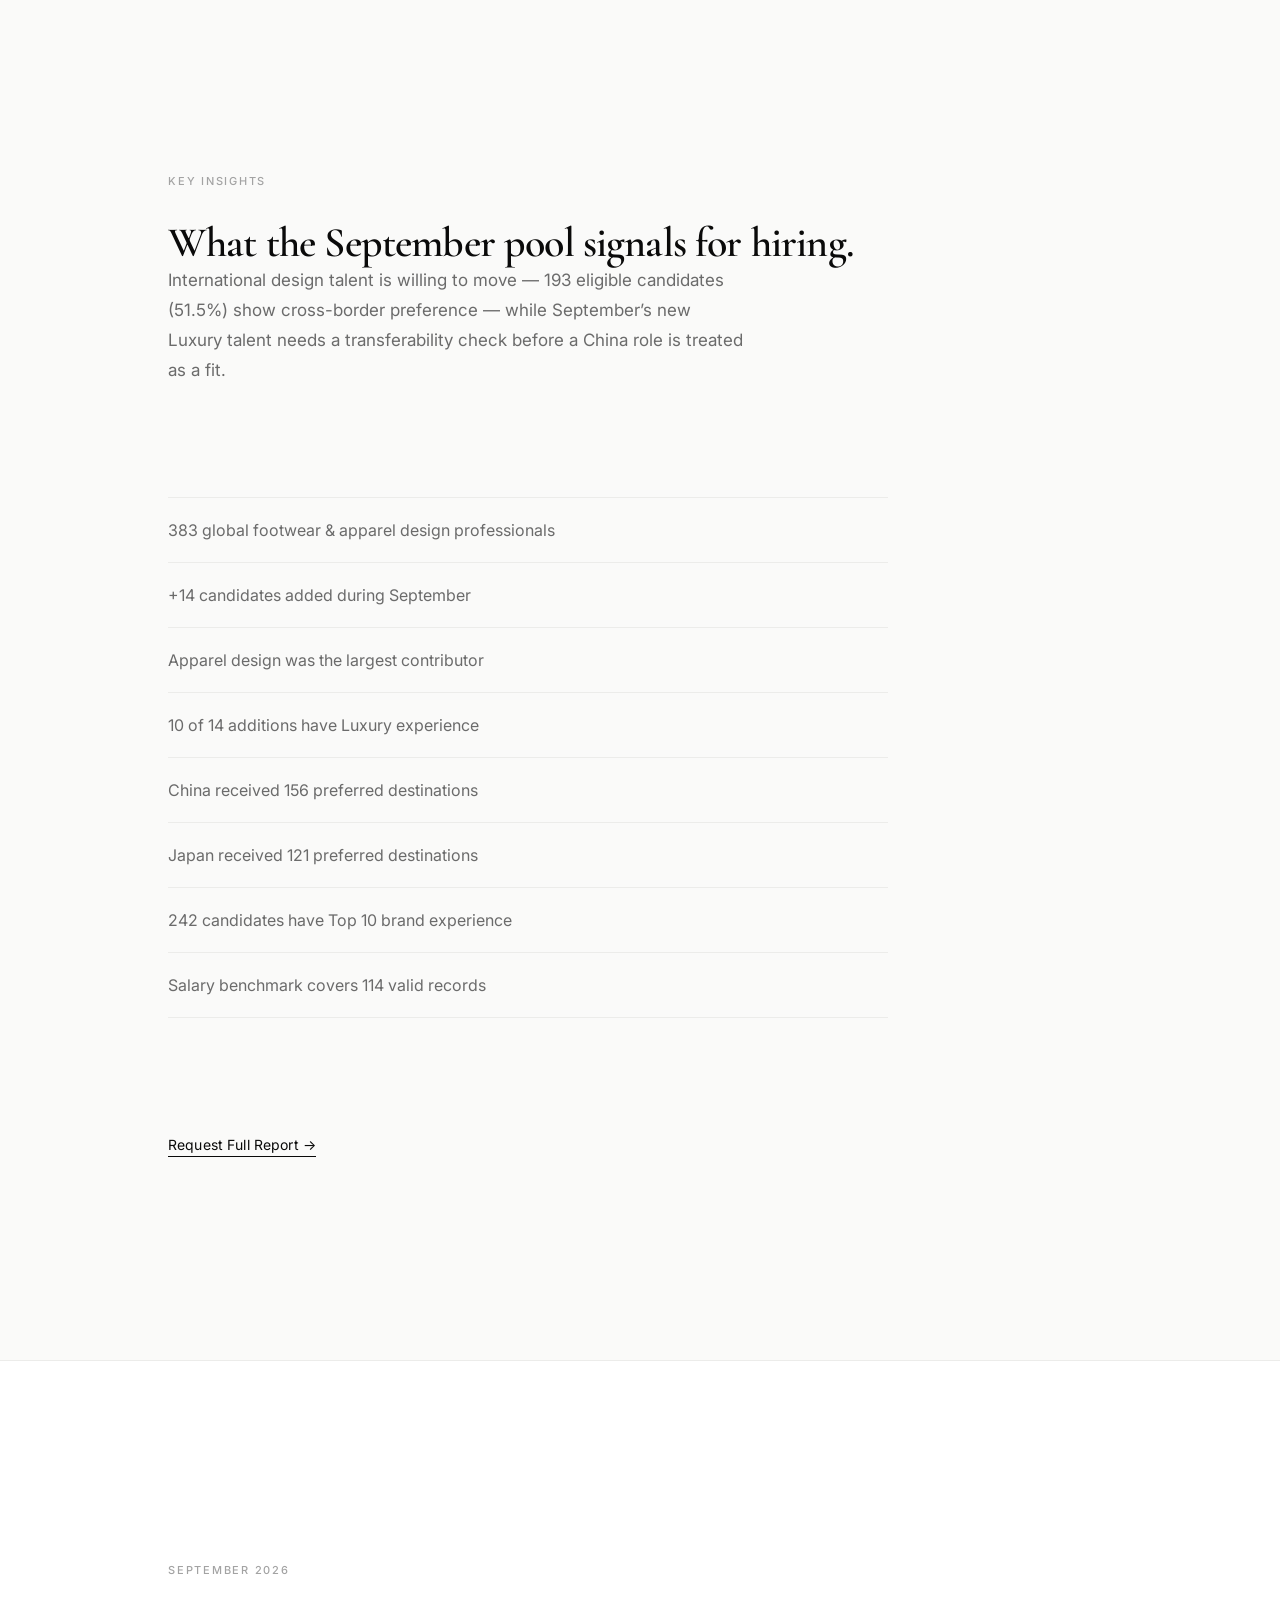
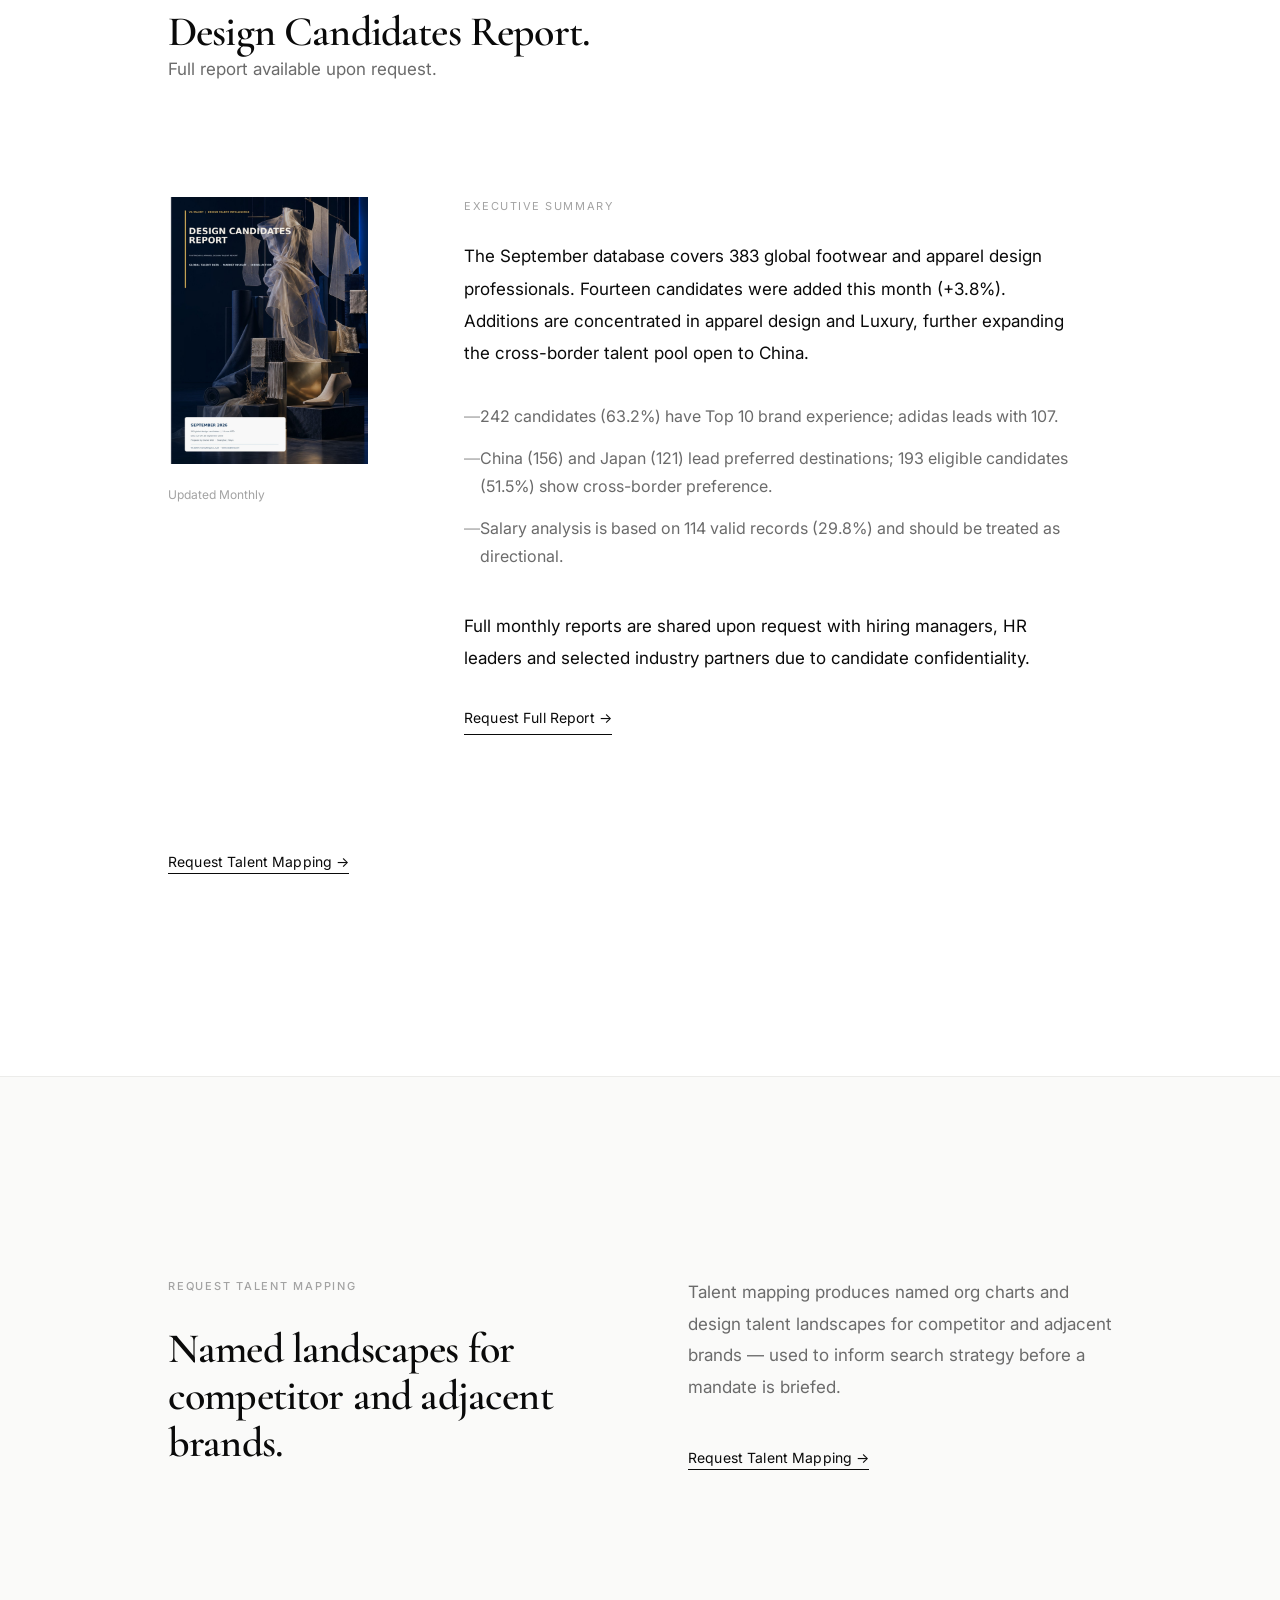
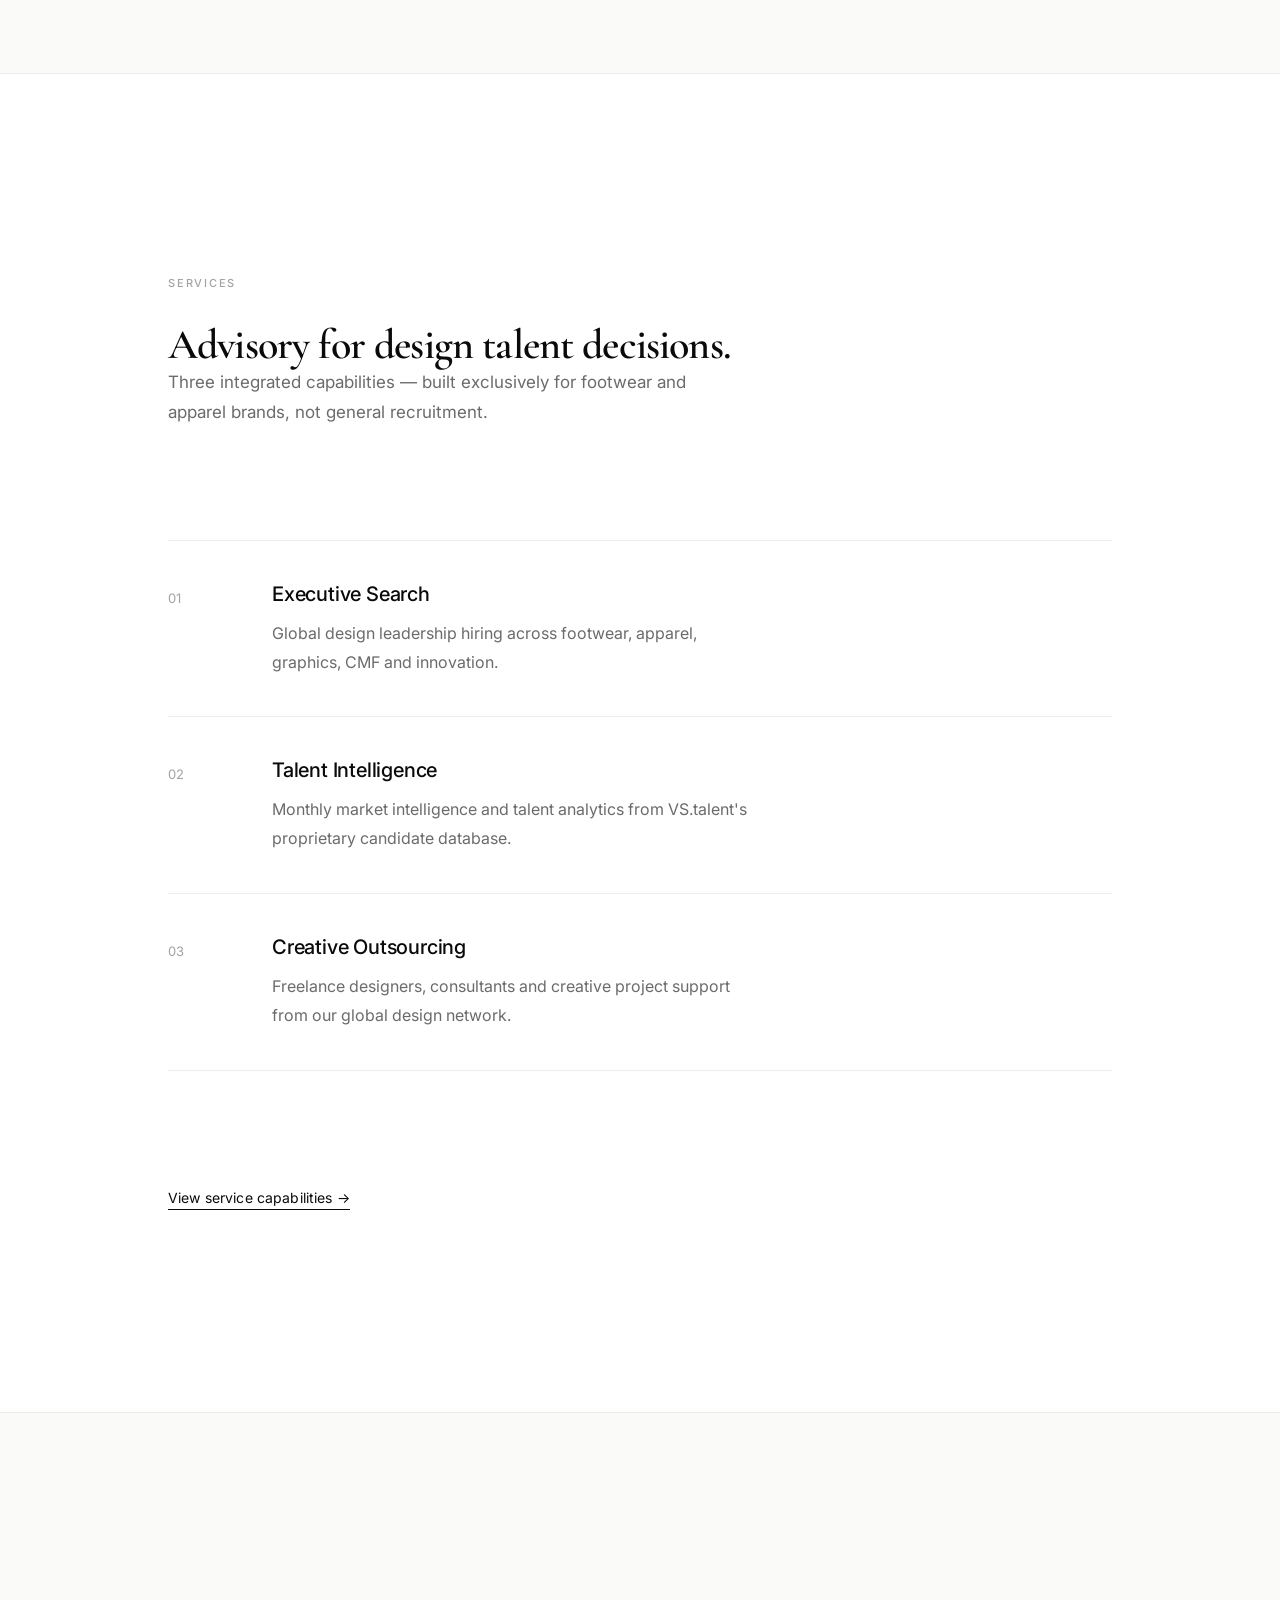
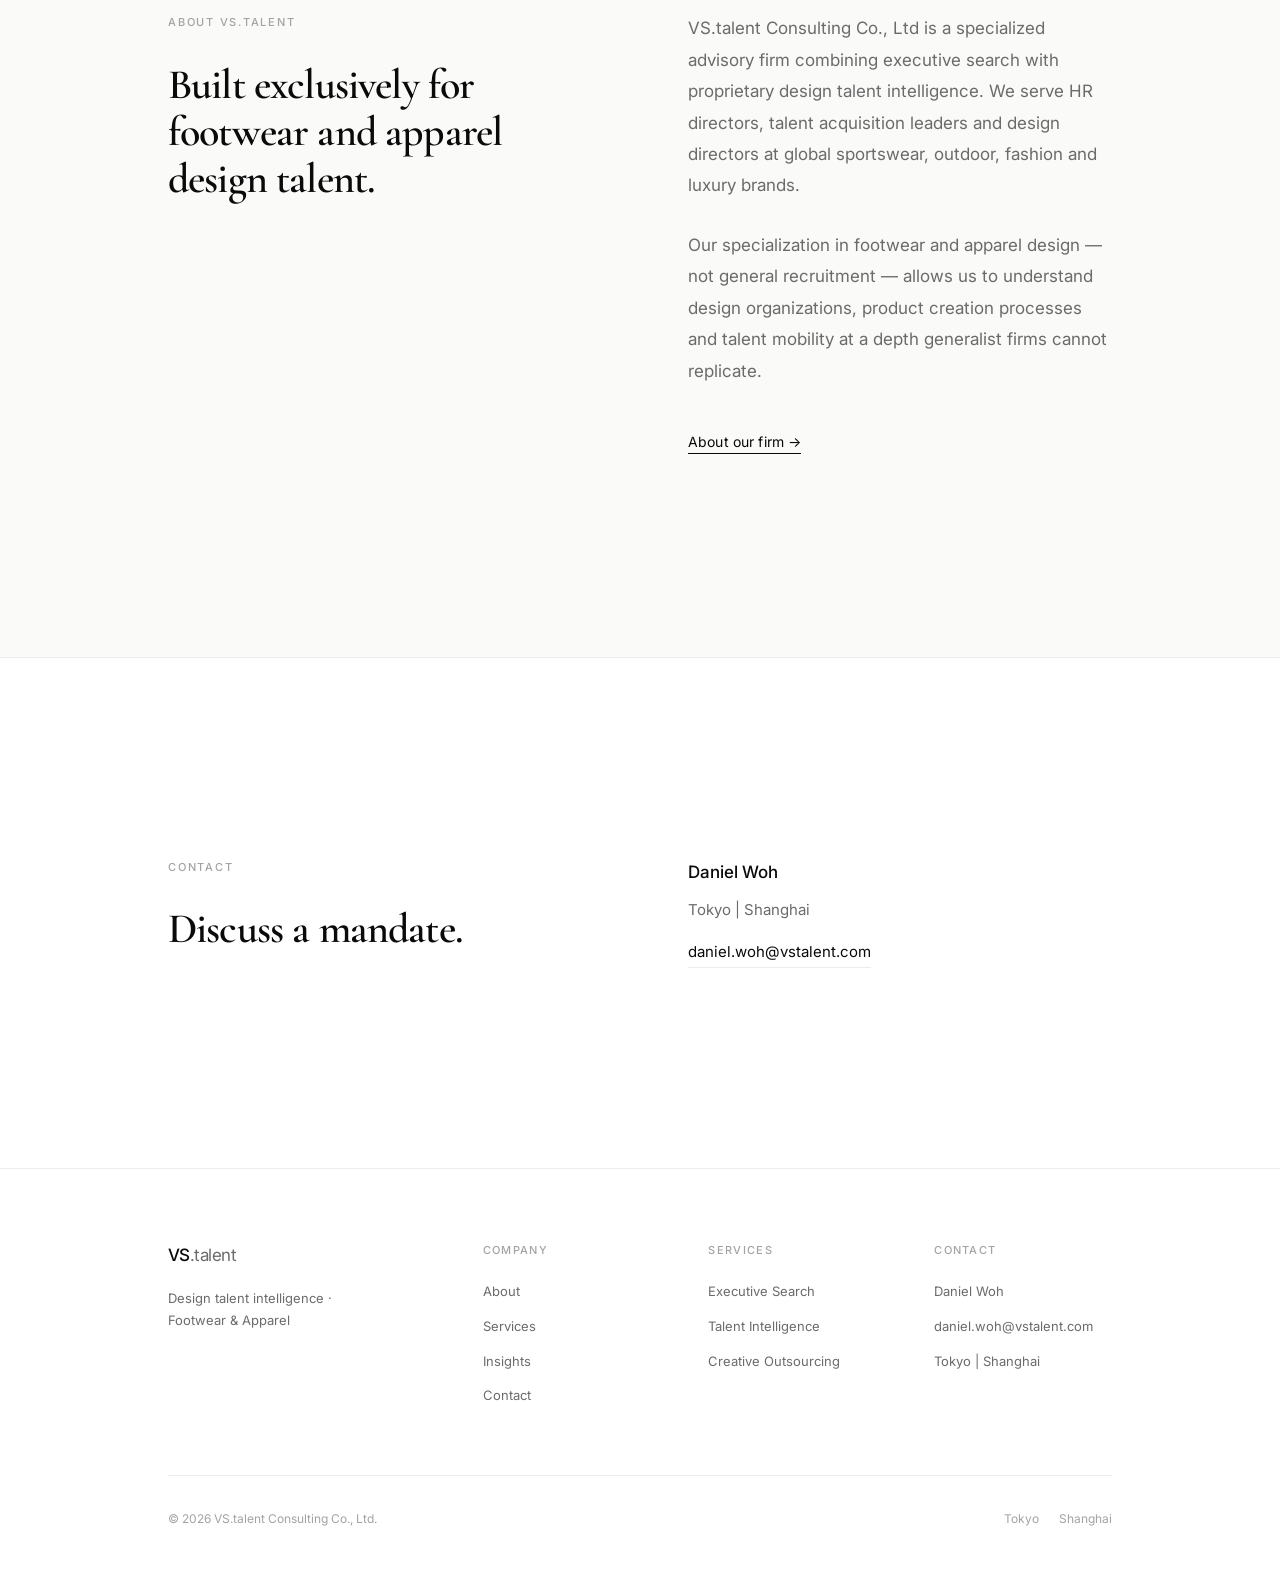
==== commit 8979e6fa: "Update September 2026 Talent Intelligence Co-authored-by: Cursor <cursoragent@cursor.com>" ====
--- a/index.html
+++ b/index.html
@@ -3,8 +3,16 @@
 <head>
   <meta charset="UTF-8">
   <meta name="viewport" content="width=device-width, initial-scale=1.0">
-  <meta name="description" content="369 footwear &amp; apparel design professionals. Global talent intelligence for footwear, apparel and sportswear hiring leaders.">
-  <title>VS.talent Design Candidates Report | August 2026</title>
+  <meta name="description" content="383 footwear &amp; apparel design professionals. September 2026 talent intelligence for footwear, apparel and sportswear hiring leaders.">
+  <title>VS.talent Design Candidates Report | September 2026</title>
+  <meta property="og:title" content="VS.talent Design Candidates Report | September 2026">
+  <meta property="og:description" content="383 footwear and apparel design professionals. September 2026 talent intelligence for hiring leaders.">
+  <meta property="og:type" content="website">
+  <meta property="og:image" content="images/covers/report-cover-september-2026.jpg">
+  <meta name="twitter:card" content="summary_large_image">
+  <meta name="twitter:title" content="VS.talent Design Candidates Report | September 2026">
+  <meta name="twitter:description" content="383 footwear and apparel design professionals. September 2026 talent intelligence for hiring leaders.">
+  <meta name="twitter:image" content="images/covers/report-cover-september-2026.jpg">
   <link rel="stylesheet" href="styles.css">
 </head>
 <body>
@@ -30,62 +38,62 @@
       <div class="container">
         <div class="hero__layout">
           <div>
-            <p class="eyebrow">August 2026</p>
+            <p class="eyebrow">September 2026</p>
             <h1 class="display">The leading design recruitment consultancy for global footwear &amp; apparel brands.</h1>
             <p class="lead">Executive search, talent intelligence and creative outsourcing — exclusively for Footwear, Apparel, Graphic, CMF and Accessories design teams at sportswear, outdoor, fashion and luxury brands.</p>
-            <p class="hero__positioning">Based on 369 global design professionals, experienced talent remains concentrated in mature brand ecosystems — adidas leads with 106 professionals in the current pool.</p>
+            <p class="hero__positioning">Based on 383 global design professionals, experienced talent remains concentrated in mature brand ecosystems — adidas leads with 107 professionals in the current pool.</p>
             <dl class="hero__metrics">
               <div class="hero__metric">
-                <dt>369</dt>
+                <dt>383</dt>
                 <dd>Candidates</dd>
               </div>
               <div class="hero__metric">
-                <dt>+33</dt>
+                <dt>+14</dt>
                 <dd>Added</dd>
               </div>
               <div class="hero__metric">
-                <dt>66.1%</dt>
-                <dd>Leading Brand Experience</dd>
+                <dt>63.2%</dt>
+                <dd>Top 10 Brand Experience</dd>
               </div>
               <div class="hero__metric">
-                <dt>51.0%</dt>
+                <dt>51.5%</dt>
                 <dd>Cross-border Preference</dd>
               </div>
             </dl>
             <div class="hero__actions">
-              <a href="#intelligence" class="text-link">August Intelligence →</a>
+              <a href="#intelligence" class="text-link">September Intelligence →</a>
               <a href="contact.html?interest=report#request-report" class="text-link text-link--muted">Request Full Report →</a>
             </div>
           </div>
           <figure class="hero__cover">
-            <img src="images/covers/report-cover-august-2026.jpg" alt="VS.talent Design Candidates Report – August 2026">
+            <img src="images/covers/report-cover-september-2026.jpg" alt="VS.talent Design Candidates Report – September 2026" width="1200" height="1697">
           </figure>
         </div>
       </div>
     </section>
 
-    <!-- 2. August Intelligence -->
+    <!-- 2. September Intelligence -->
     <section id="intelligence" class="chapter chapter--soft">
       <div class="container">
         <header class="chapter__intro">
-          <p class="eyebrow">August Intelligence</p>
-          <h2 class="heading">August 2026</h2>
-          <p class="subheading">369 Global Design Professionals</p>
+          <p class="eyebrow">September Intelligence</p>
+          <h2 class="heading">September 2026</h2>
+          <p class="subheading">383 Global Design Professionals</p>
         </header>
         <div class="publication">
           <div>
             <div class="publication__cover">
-              <img src="images/covers/report-cover-august-2026.jpg" alt="VS.talent Design Candidates Report – August 2026">
+              <img src="images/covers/report-cover-september-2026.jpg" alt="VS.talent Design Candidates Report – September 2026" width="1200" height="1697">
             </div>
             <p class="publication__date">Updated Monthly</p>
           </div>
           <div>
             <p class="publication__summary">Monthly intelligence from VS.talent's proprietary candidate database — informing search strategy, compensation decisions and workforce planning for sportswear, outdoor and fashion brands.</p>
             <dl class="publication__meta">
-              <div><dt>Candidates</dt><dd>369</dd></div>
-              <div><dt>Added</dt><dd>+33</dd></div>
-              <div><dt>Leading brands</dt><dd>66.1%</dd></div>
-              <div><dt>Cross-border</dt><dd>51.0%</dd></div>
+              <div><dt>Candidates</dt><dd>383</dd></div>
+              <div><dt>Added</dt><dd>+14</dd></div>
+              <div><dt>Top 10 brands</dt><dd>63.2%</dd></div>
+              <div><dt>Cross-border</dt><dd>51.5%</dd></div>
             </dl>
             <div class="hero__actions">
               <a href="#charts" class="text-link">Interactive Charts →</a>
@@ -101,19 +109,19 @@
       <div class="container">
         <header class="chapter__intro chapter__intro--wide">
           <p class="eyebrow">Interactive Charts</p>
-          <h2 class="heading">Market analytics from the August talent network.</h2>
+          <h2 class="heading">Market analytics from the September talent network.</h2>
           <p class="subheading">Click any chart to enlarge. Data covers leading brand ecosystems, nationality, destinations, cross-border mobility and compensation.</p>
         </header>
 
         <div class="data-story">
           <article class="data-story__row">
             <div class="data-story__prose">
-              <p class="data-story__label">Leading Brand Ecosystems · August 2026</p>
-              <p class="data-story__text">244 unique candidates (66.1%) have experience at one or more leading brands. adidas remains the largest talent ecosystem with 106 candidates (28.7%), ahead of Nike (36) and Puma (29).</p>
+              <p class="data-story__label">Leading Brand Ecosystems · September 2026</p>
+              <p class="data-story__text">242 unique candidates (63.2%) have experience at one or more Top 10 brands. adidas remains the largest talent ecosystem with 107 candidates (27.9%), ahead of Nike (37), Puma (29) and The North Face (29).</p>
             </div>
             <figure class="data-story__visual">
               <button type="button" data-lightbox="images/analytics/top-brands.jpg" aria-label="Expand Leading Brand Ecosystems chart">
-                <img src="images/analytics/top-brands.jpg" alt="Leading brands served by candidates, August 2026" loading="lazy">
+                <img src="images/analytics/top-brands.jpg" alt="Top 10 brands served by candidates, September 2026" width="1400" height="847" loading="lazy">
               </button>
               <figcaption class="data-story__caption">Click to enlarge</figcaption>
             </figure>
@@ -121,12 +129,12 @@
 
           <article class="data-story__row data-story__row--reverse">
             <div class="data-story__prose">
-              <p class="data-story__label">Global Nationality Distribution · August 2026</p>
-              <p class="data-story__text">American designers lead at 121 (32.8%), followed by Chinese and Korean talent at 47 each. The Top 10 nationalities represent 93.0% of the pool (343 of 369).</p>
+              <p class="data-story__label">Global Nationality Distribution · September 2026</p>
+              <p class="data-story__text">American designers lead at 123 (32.1%), followed by Korean talent at 51 and Chinese talent at 49. The Top 10 nationalities represent 93.5% of the pool (358 of 383).</p>
             </div>
             <figure class="data-story__visual">
               <button type="button" data-lightbox="images/analytics/nationality-distribution.jpg" aria-label="Expand Global Nationality Distribution chart">
-                <img src="images/analytics/nationality-distribution.jpg" alt="Top 10 nationalities, August 2026" loading="lazy">
+                <img src="images/analytics/nationality-distribution.jpg" alt="Top 10 nationalities, September 2026" width="1400" height="847" loading="lazy">
               </button>
               <figcaption class="data-story__caption">Click to enlarge</figcaption>
             </figure>
@@ -134,12 +142,12 @@
 
           <article class="data-story__row">
             <div class="data-story__prose">
-              <p class="data-story__label">Preferred Work Destinations · August 2026</p>
-              <p class="data-story__text">China received 147 destination selections (39.8%) and Japan 120 (32.5%), forming a dual-center structure for design talent mobility in Asia.</p>
+              <p class="data-story__label">Preferred Work Destinations · September 2026</p>
+              <p class="data-story__text">China received 156 destination selections (40.7%) and Japan 121 (31.6%), extending a dual-center structure for design talent mobility in Asia.</p>
             </div>
             <figure class="data-story__visual">
               <button type="button" data-lightbox="images/analytics/preferred-destinations.jpg" aria-label="Expand Preferred Work Destinations chart">
-                <img src="images/analytics/preferred-destinations.jpg" alt="Preferred work destinations, August 2026" loading="lazy">
+                <img src="images/analytics/preferred-destinations.jpg" alt="Preferred work destinations, September 2026" width="1400" height="822" loading="lazy">
               </button>
               <figcaption class="data-story__caption">Click to enlarge</figcaption>
             </figure>
@@ -147,12 +155,12 @@
 
           <article class="data-story__row data-story__row--reverse">
             <div class="data-story__prose">
-              <p class="data-story__label">Cross-border Talent Mobility · August 2026</p>
-              <p class="data-story__text">Of 237 cross-border destination selections, Japan received 101 and China 95. US→Japan (38) and US→China (25) lead. 183 eligible candidates (51.0%) have at least one cross-border country preference.</p>
+              <p class="data-story__label">Cross-border Talent Mobility · September 2026</p>
+              <p class="data-story__text">Of 248 cross-border destination selections, China received 105 and Japan 103. US→Japan (39) and US→China (28) lead. 193 eligible candidates (51.5%) have at least one cross-border country preference.</p>
             </div>
             <figure class="data-story__visual">
               <button type="button" data-lightbox="images/analytics/cross-border-flows.jpg" aria-label="Expand Cross-border Talent Mobility chart">
-                <img src="images/analytics/cross-border-flows.jpg" alt="Top 10 cross-border talent flows, August 2026" loading="lazy">
+                <img src="images/analytics/cross-border-flows.jpg" alt="Top 10 cross-border talent flows, September 2026" width="1400" height="875" loading="lazy">
               </button>
               <figcaption class="data-story__caption">Click to enlarge</figcaption>
             </figure>
@@ -160,12 +168,12 @@
 
           <article class="data-story__row">
             <div class="data-story__prose">
-              <p class="data-story__label">Salary Distribution · August 2026</p>
-              <p class="data-story__text">Based on 107 valid salary records (29.0%). The US leads among larger samples with a median of approximately USD 220K; China, Germany and Korea offer more competitive salary structures.</p>
+              <p class="data-story__label">Salary Distribution · September 2026</p>
+              <p class="data-story__text">Based on 114 valid salary records (29.8%). The US leads among larger samples with a median of approximately USD 221K; China, Germany and Korea sit lower, and smaller samples should be read as directional.</p>
             </div>
             <figure class="data-story__visual">
               <button type="button" data-lightbox="images/analytics/salary-distribution.jpg" aria-label="Expand Salary Distribution chart">
-                <img src="images/analytics/salary-distribution.jpg" alt="Salary distribution by current location, August 2026" loading="lazy">
+                <img src="images/analytics/salary-distribution.jpg" alt="Salary distribution by current location, September 2026" width="1400" height="840" loading="lazy">
               </button>
               <figcaption class="data-story__caption">Click to enlarge</figcaption>
             </figure>
@@ -183,19 +191,19 @@
       <div class="container">
         <header class="chapter__intro chapter__intro--wide">
           <p class="eyebrow">Key Insights</p>
-          <h2 class="heading">What the August pool signals for hiring.</h2>
-          <p class="subheading">International design talent is willing to move — 183 eligible candidates (51.0%) show cross-border preference — but conversion from interest to signed offer and start date remains the critical gap for employers hiring into Japan and China.</p>
+          <h2 class="heading">What the September pool signals for hiring.</h2>
+          <p class="subheading">International design talent is willing to move — 193 eligible candidates (51.5%) show cross-border preference — while September’s new Luxury talent needs a transferability check before a China role is treated as a fit.</p>
         </header>
 
         <ul class="key-insights">
-          <li>369 global footwear &amp; apparel design professionals</li>
-          <li>+33 candidates added during August</li>
+          <li>383 global footwear &amp; apparel design professionals</li>
+          <li>+14 candidates added during September</li>
           <li>Apparel design was the largest contributor</li>
-          <li>Strong growth in Sportstyle, Outdoor, Fashion and Luxury</li>
-          <li>China received 147 preferred destinations</li>
-          <li>Japan received 120 preferred destinations</li>
-          <li>244 candidates have experience from leading brands</li>
-          <li>Salary benchmark covers 107 valid records</li>
+          <li>10 of 14 additions have Luxury experience</li>
+          <li>China received 156 preferred destinations</li>
+          <li>Japan received 121 preferred destinations</li>
+          <li>242 candidates have Top 10 brand experience</li>
+          <li>Salary benchmark covers 114 valid records</li>
         </ul>
 
         <div class="chapter__outro">
@@ -208,7 +216,7 @@
     <section id="report" class="chapter">
       <div class="container">
         <header class="chapter__intro">
-          <p class="eyebrow">August 2026</p>
+          <p class="eyebrow">September 2026</p>
           <h2 class="heading">Design Candidates Report.</h2>
           <p class="subheading">Full report available upon request.</p>
         </header>
@@ -216,20 +224,19 @@
         <div class="publication">
           <div>
             <div class="publication__cover">
-              <img src="images/covers/report-cover-august-2026.jpg" alt="VS.talent Design Candidates Report – August 2026">
+              <img src="images/covers/report-cover-september-2026.jpg" alt="VS.talent Design Candidates Report – September 2026" width="1200" height="1697">
             </div>
             <p class="publication__date">Updated Monthly</p>
           </div>
           <div>
             <p class="publication__summary-label">Executive Summary</p>
-            <p class="publication__summary">The August database covers 369 global footwear and apparel design professionals. Thirty-three candidates were added this month (+9.8%). Apparel design was the largest contributor, with strong growth in Sportstyle, Outdoor, Fashion and Luxury.</p>
+            <p class="publication__summary">The September database covers 383 global footwear and apparel design professionals. Fourteen candidates were added this month (+3.8%). Additions are concentrated in apparel design and Luxury, further expanding the cross-border talent pool open to China.</p>
             <ul class="publication__bullets">
-              <li>244 candidates (66.1%) have leading-brand experience; adidas leads with 106.</li>
-              <li>China (147) and Japan (120) lead preferred destinations; 183 eligible candidates (51.0%) show cross-border preference.</li>
-              <li>Salary analysis is based on 107 valid records (29.0%) and should be treated as directional.</li>
+              <li>242 candidates (63.2%) have Top 10 brand experience; adidas leads with 107.</li>
+              <li>China (156) and Japan (121) lead preferred destinations; 193 eligible candidates (51.5%) show cross-border preference.</li>
+              <li>Salary analysis is based on 114 valid records (29.8%) and should be treated as directional.</li>
             </ul>
-            <p class="publication__access">Our monthly Design Candidates Report is shared with hiring managers, HR leaders and selected industry partners.</p>
-            <p class="publication__access">To request a copy, please contact us.</p>
+            <p class="publication__access">Full monthly reports are shared upon request with hiring managers, HR leaders and selected industry partners due to candidate confidentiality.</p>
             <div class="hero__actions">
               <a href="contact.html?interest=report#request-report" class="text-link">Request Full Report →</a>
             </div>
--- a/styles.css
+++ b/styles.css
@@ -1042,6 +1042,72 @@
   color: var(--muted);
 }
 
+.archive-grid {
+  display: grid;
+  grid-template-columns: repeat(4, 1fr);
+  gap: clamp(24px, 3vw, 40px);
+  align-items: start;
+}
+
+.archive-card__cover {
+  aspect-ratio: 3 / 4;
+  overflow: hidden;
+  background: var(--text);
+  margin-bottom: 20px;
+}
+
+.archive-card__cover img {
+  width: 100%;
+  height: 100%;
+  object-fit: cover;
+  display: block;
+}
+
+.archive-card__cover--type {
+  display: flex;
+  flex-direction: column;
+  justify-content: flex-end;
+  padding: 22px 18px 24px;
+  color: #fff;
+}
+
+.archive-card__kicker {
+  font-size: 9px;
+  letter-spacing: 0.16em;
+  text-transform: uppercase;
+  color: rgba(255, 255, 255, 0.45);
+  margin-bottom: 14px;
+}
+
+.archive-card__title {
+  font-family: var(--serif);
+  font-size: 1.35rem;
+  font-weight: 500;
+  line-height: 1.15;
+  margin-bottom: 16px;
+}
+
+.archive-card__month {
+  font-size: 10px;
+  letter-spacing: 0.14em;
+  text-transform: uppercase;
+  color: rgba(255, 255, 255, 0.4);
+}
+
+.archive-card__edition {
+  font-size: 15px;
+  font-weight: 500;
+  margin-bottom: 10px;
+}
+
+.archive-card__summary {
+  font-size: 14px;
+  font-weight: 400;
+  line-height: 1.75;
+  color: var(--muted);
+  margin-bottom: 16px;
+}
+
 .focus-panel {
   padding: 32px 0;
 }
@@ -1191,6 +1257,8 @@
   .site-footer__grid {
     grid-template-columns: 1fr 1fr;
   }
+
+  .archive-grid { grid-template-columns: 1fr 1fr; }
 }
 
 @media (max-width: 640px) {
@@ -1222,5 +1290,7 @@
 
   .site-footer__grid { grid-template-columns: 1fr; }
 
+  .archive-grid { grid-template-columns: 1fr; }
+
   .display { max-width: none; }
 }
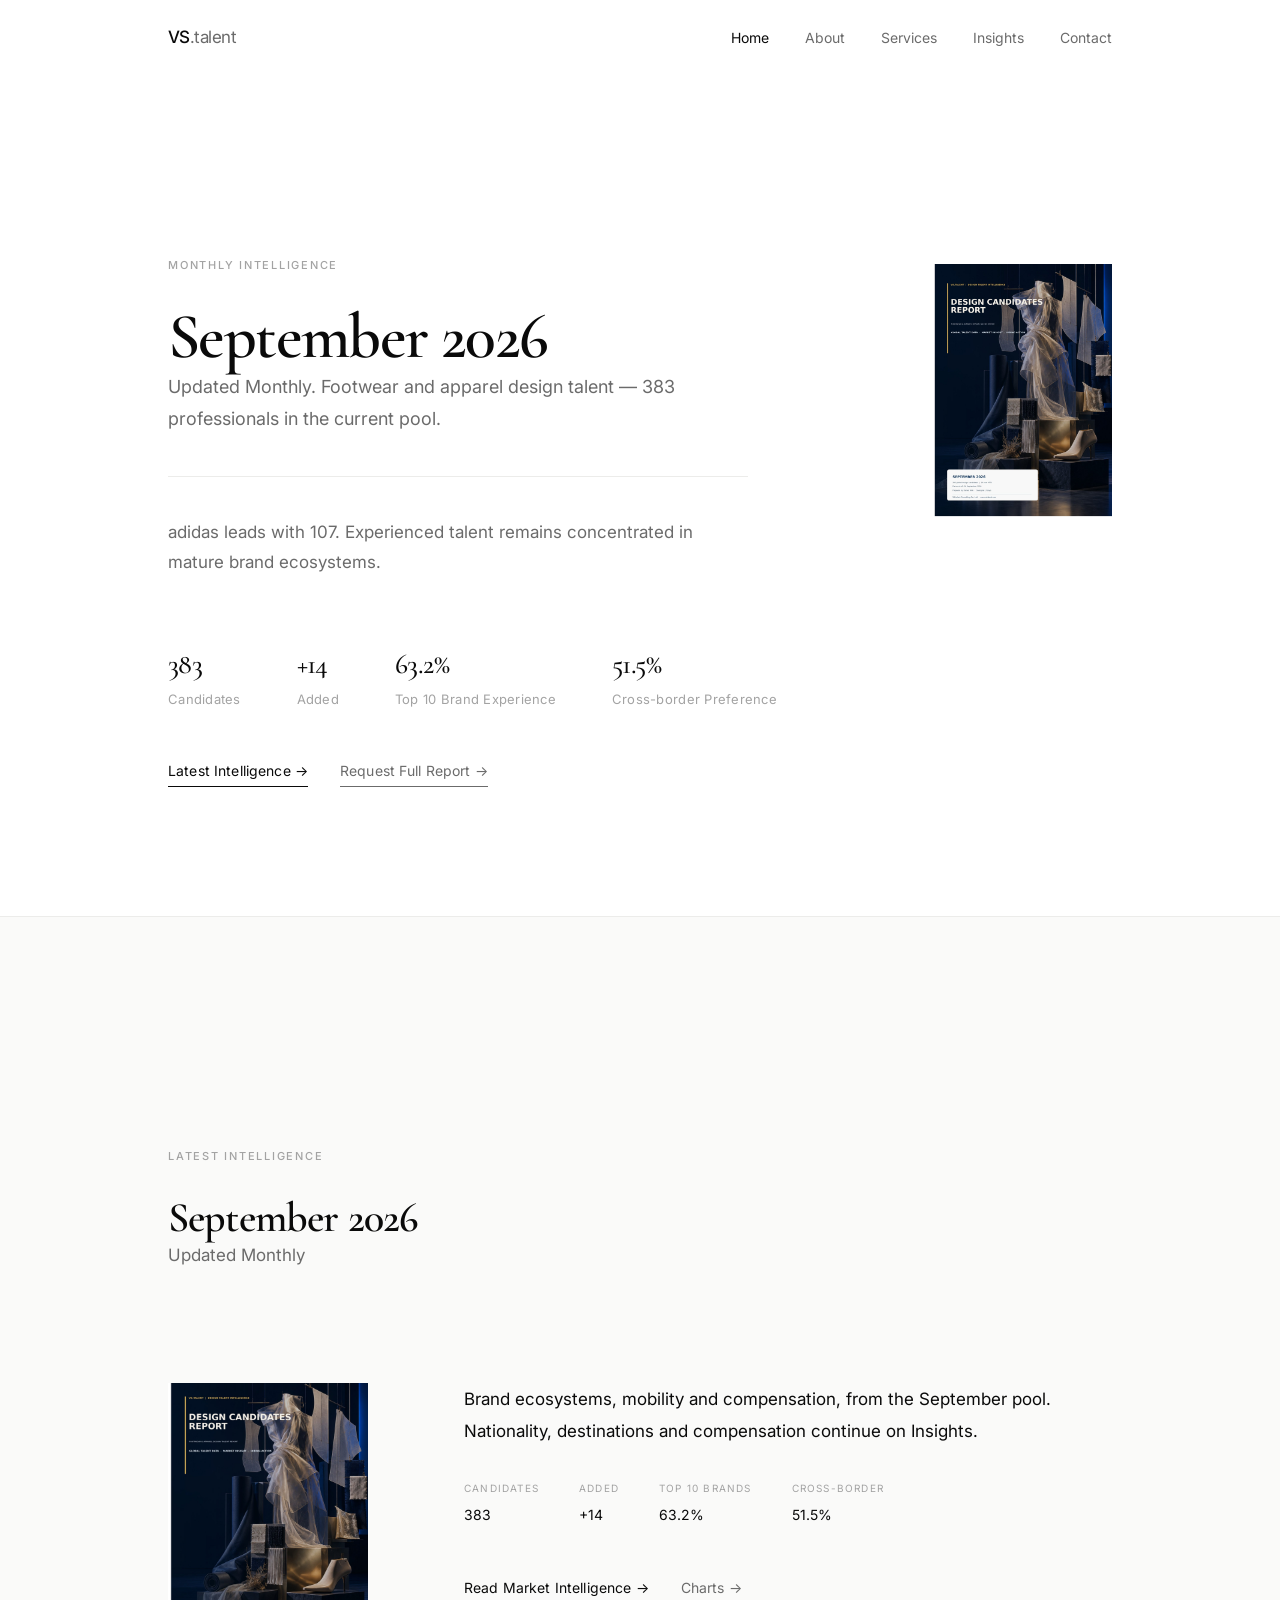
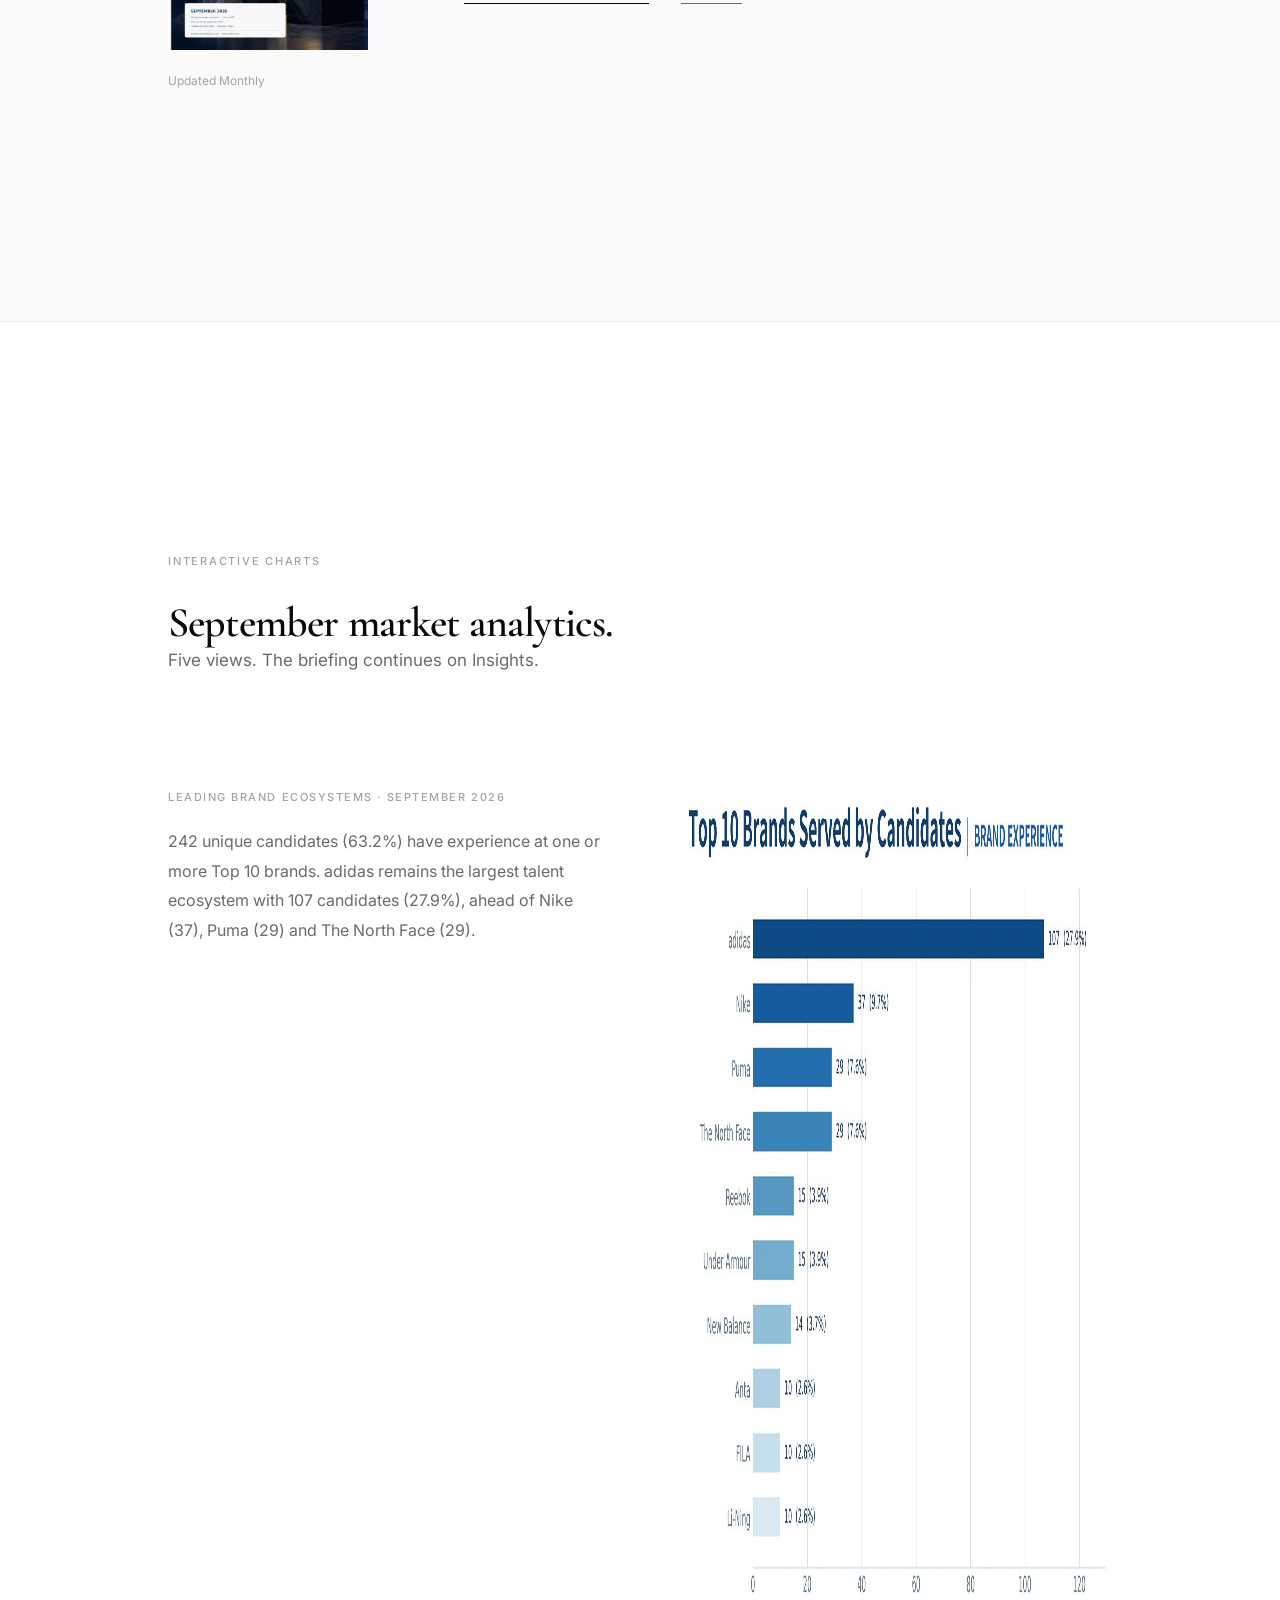
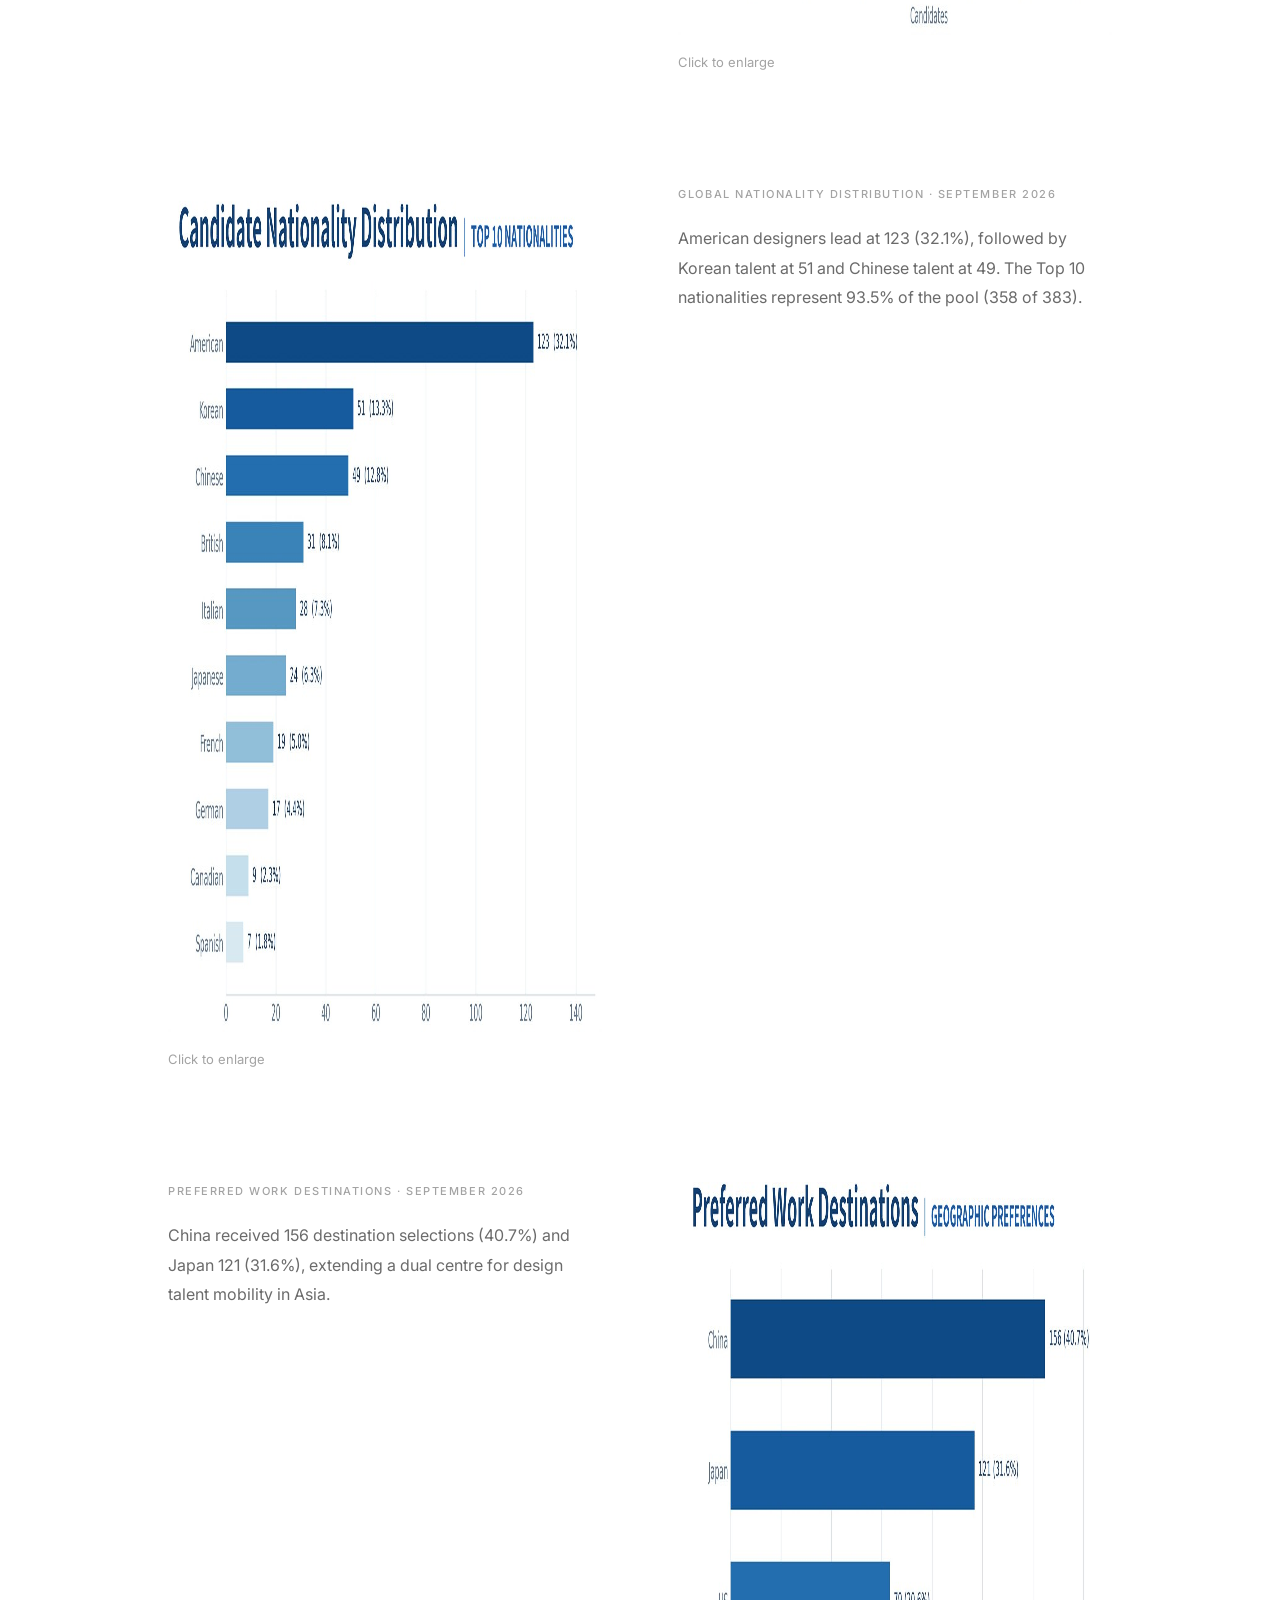
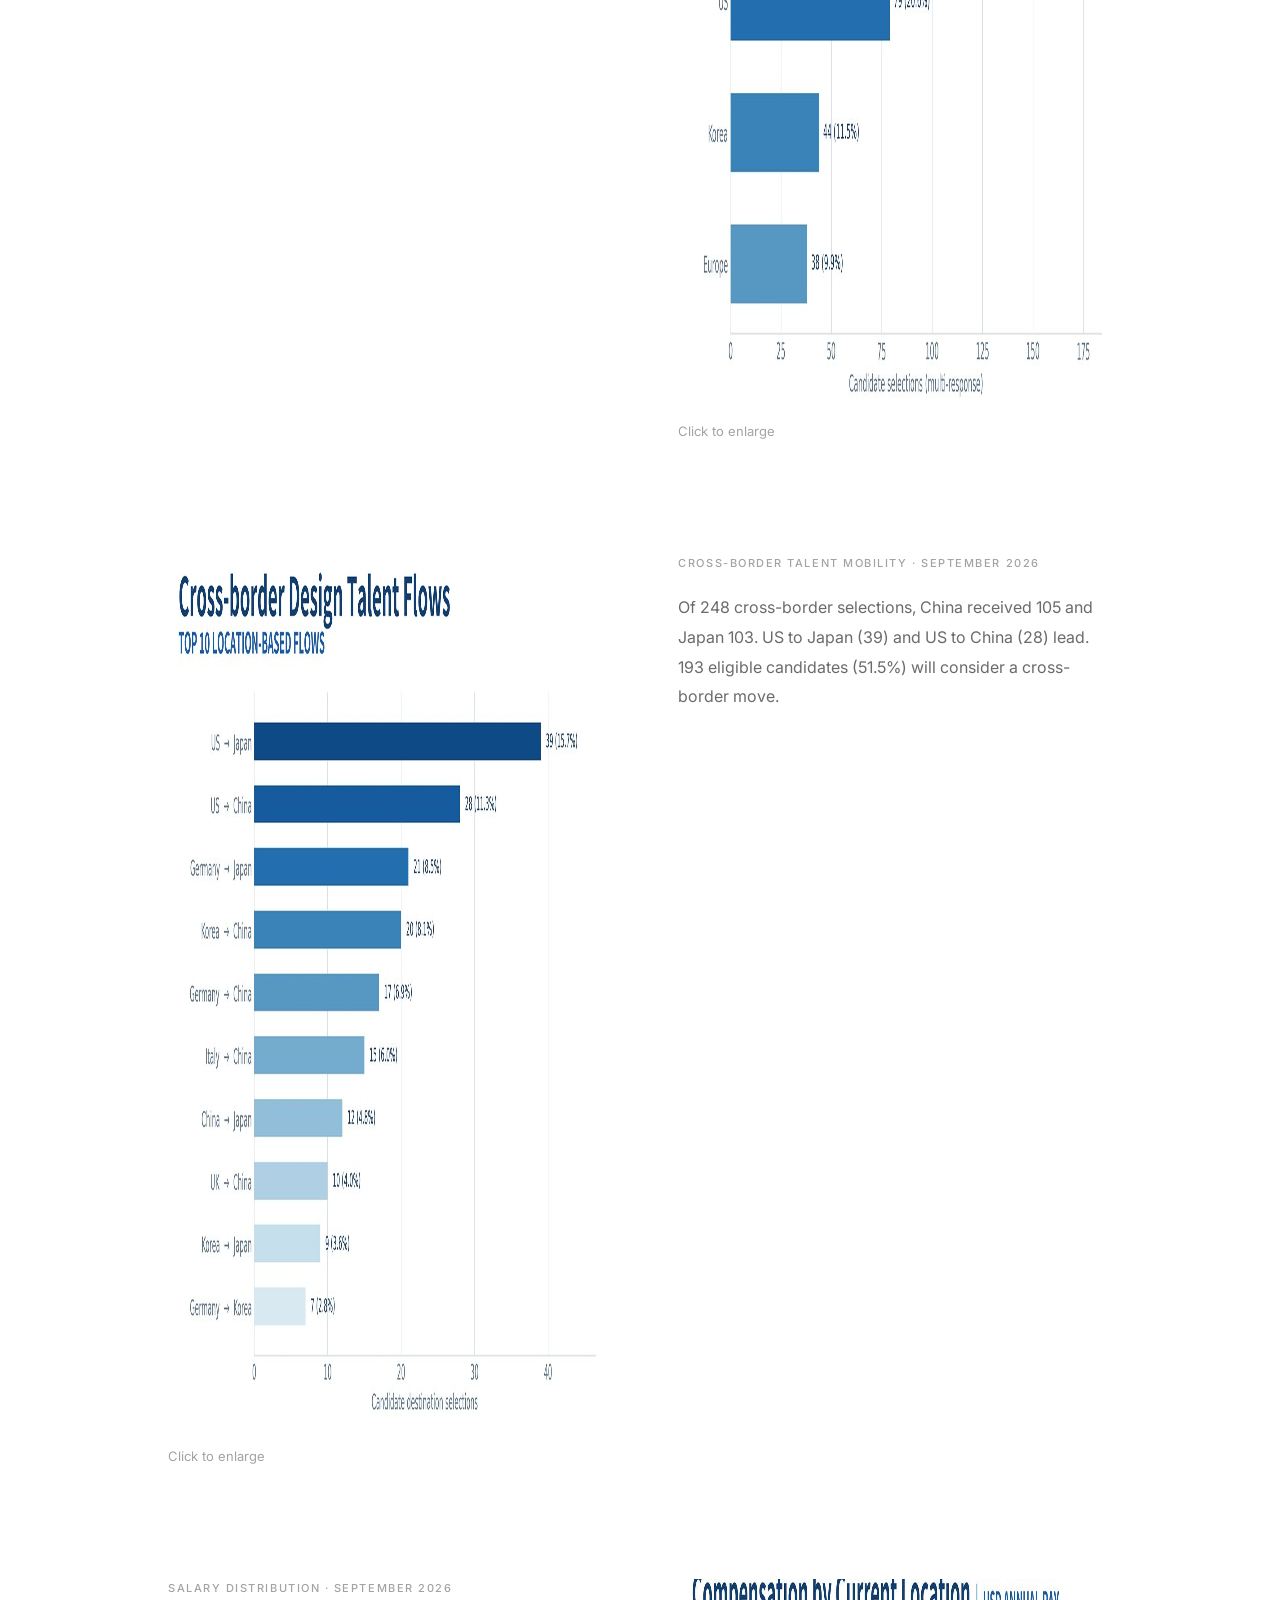
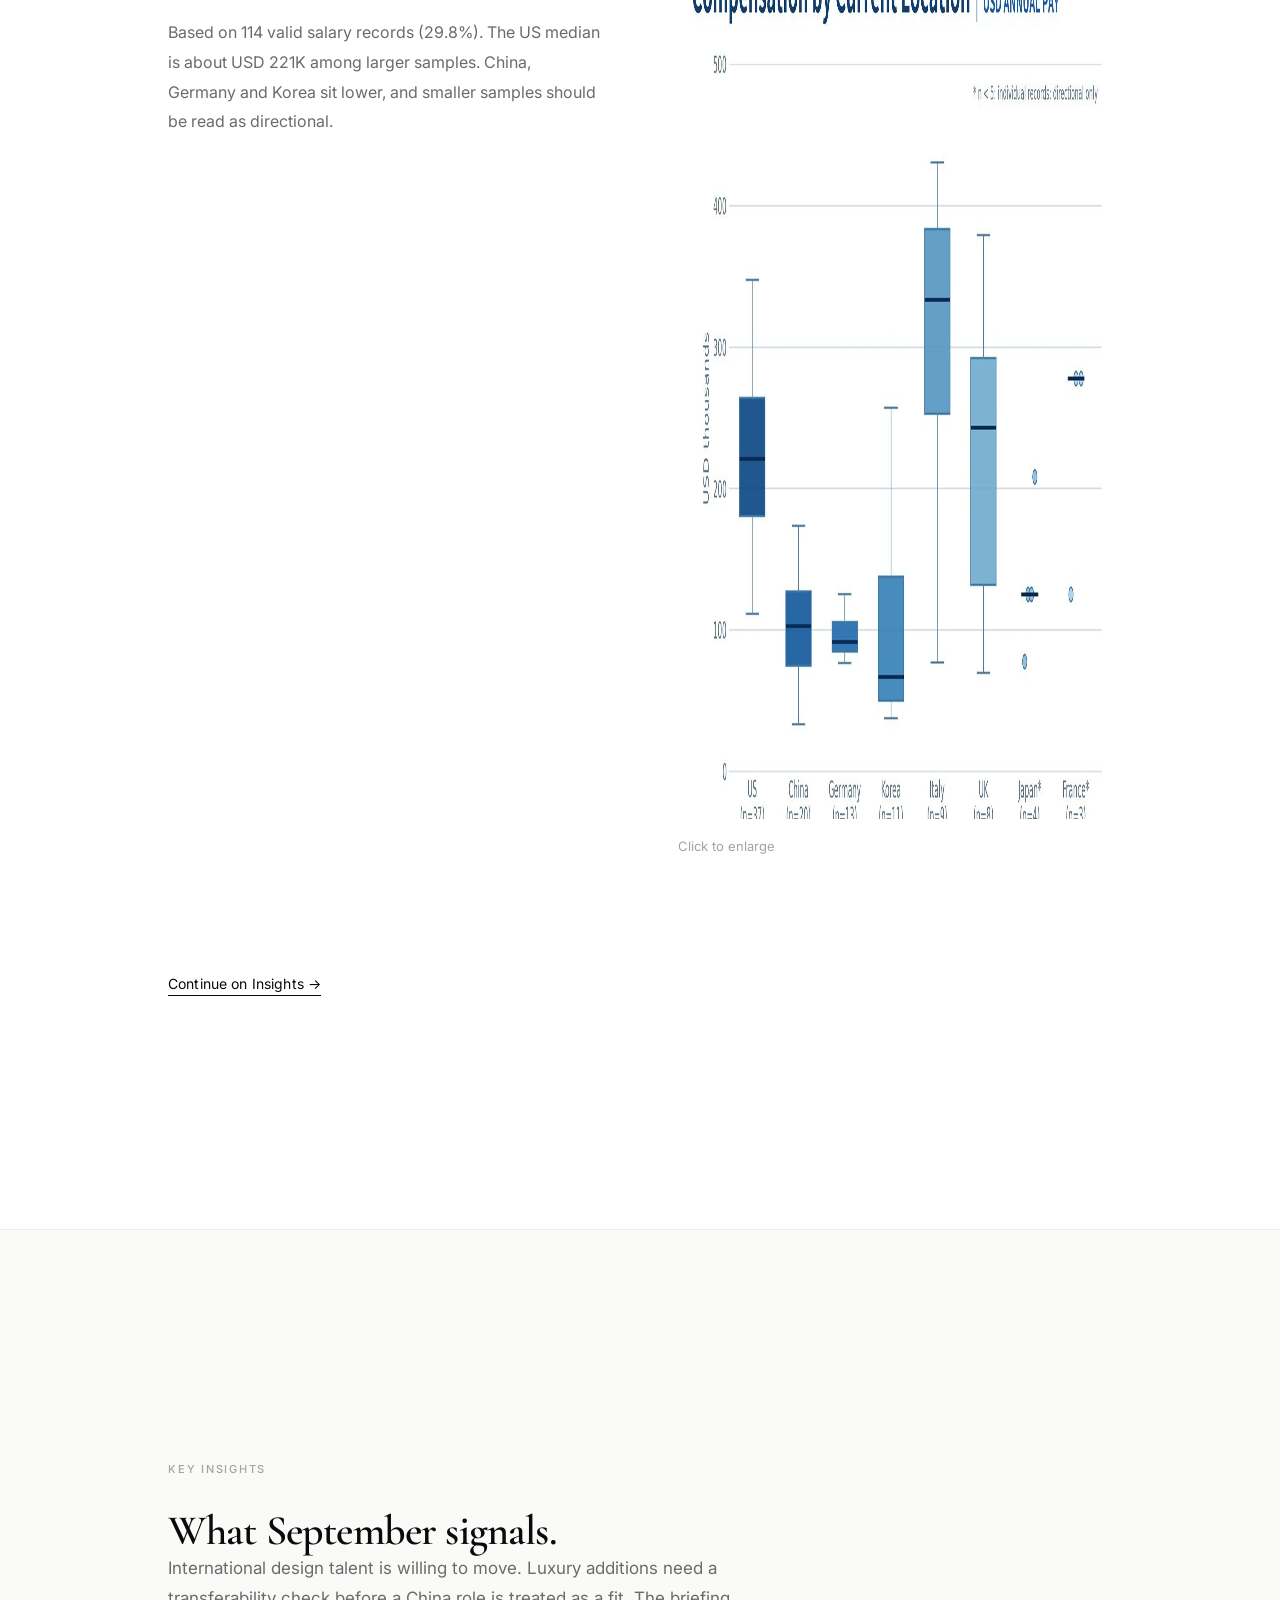
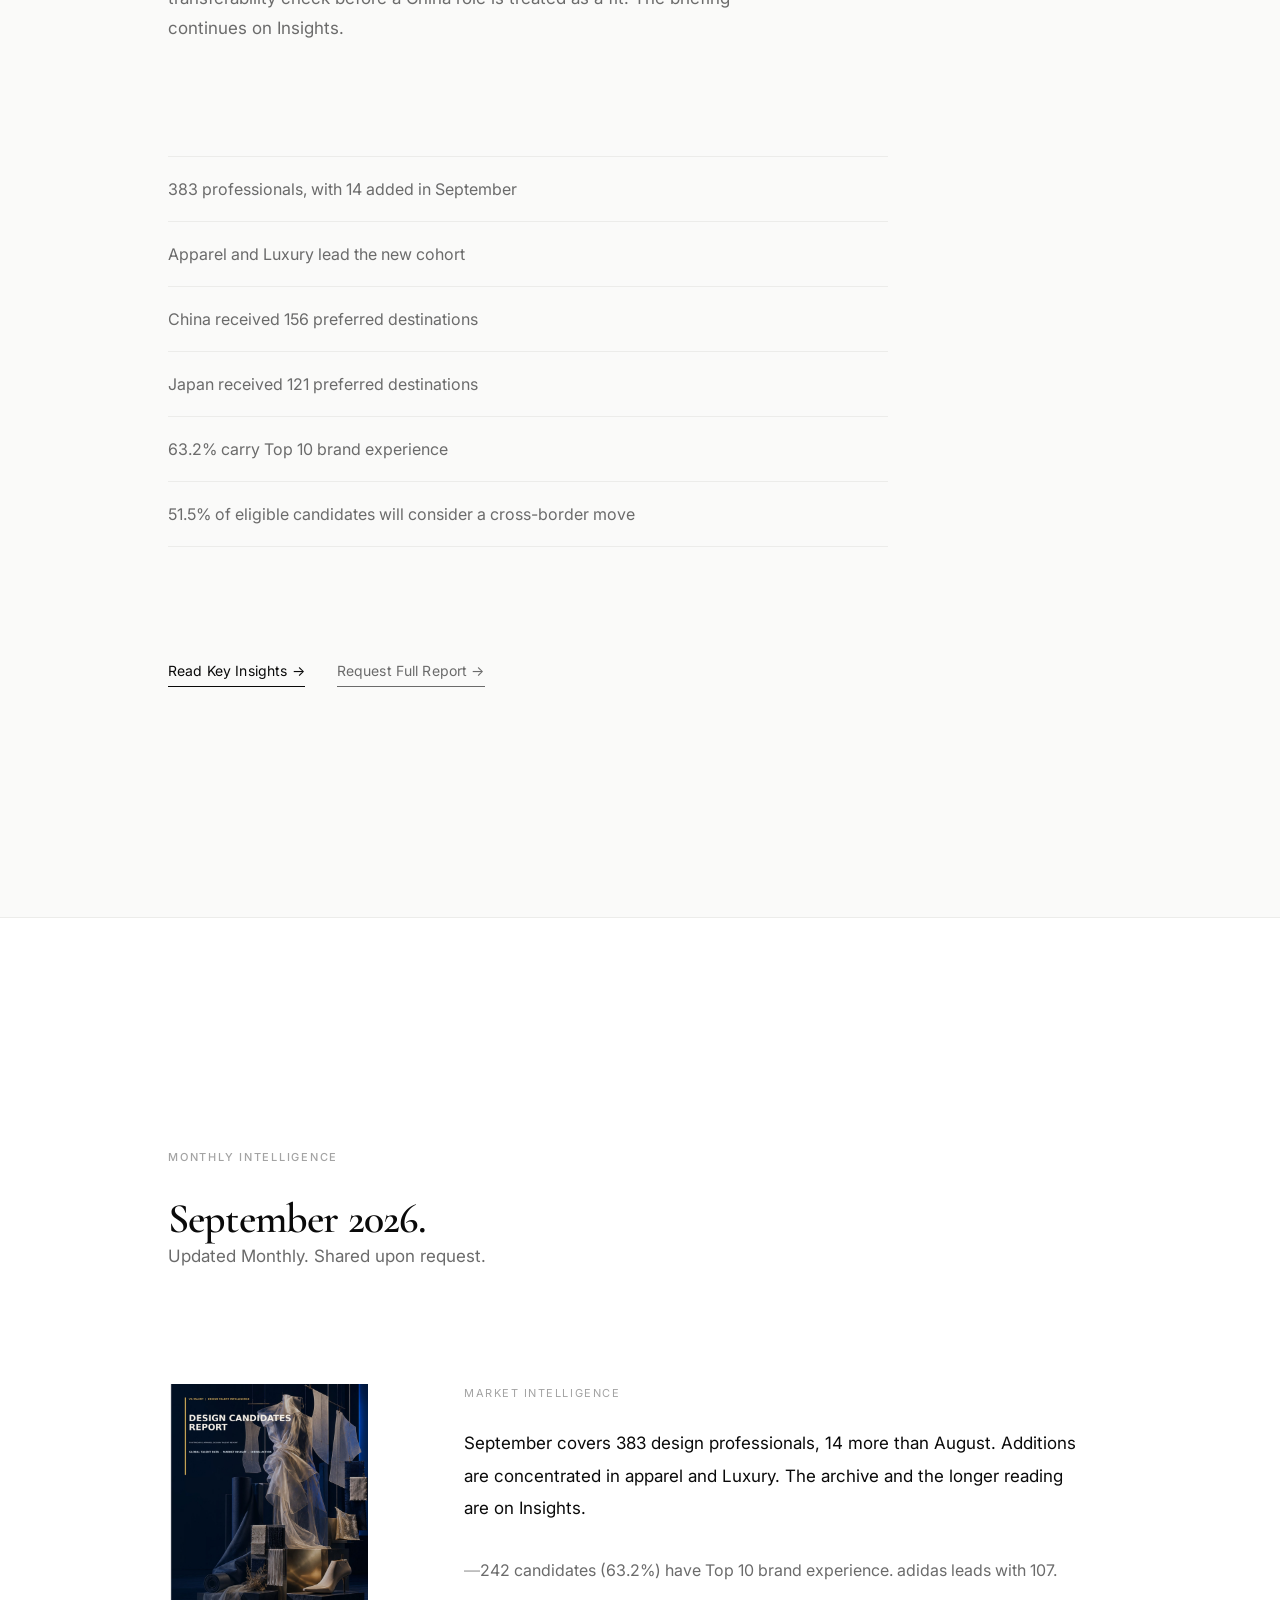
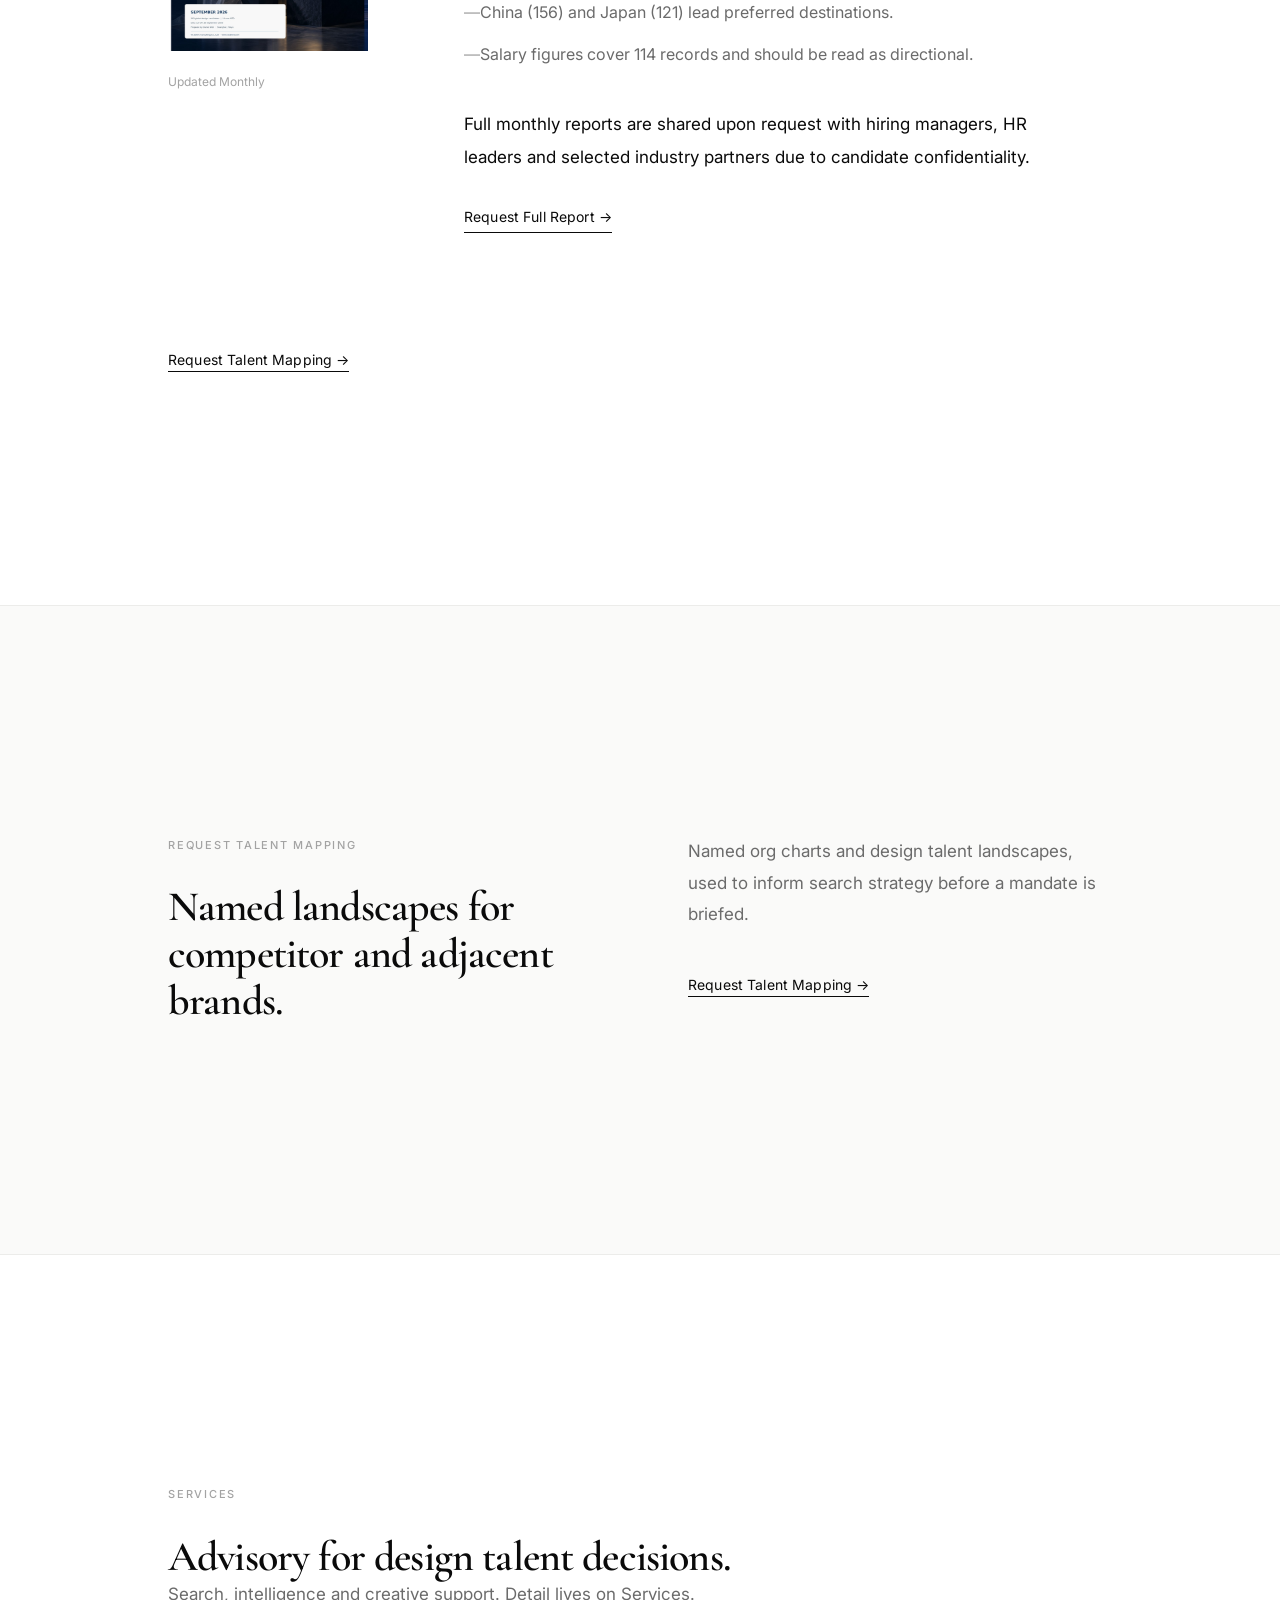
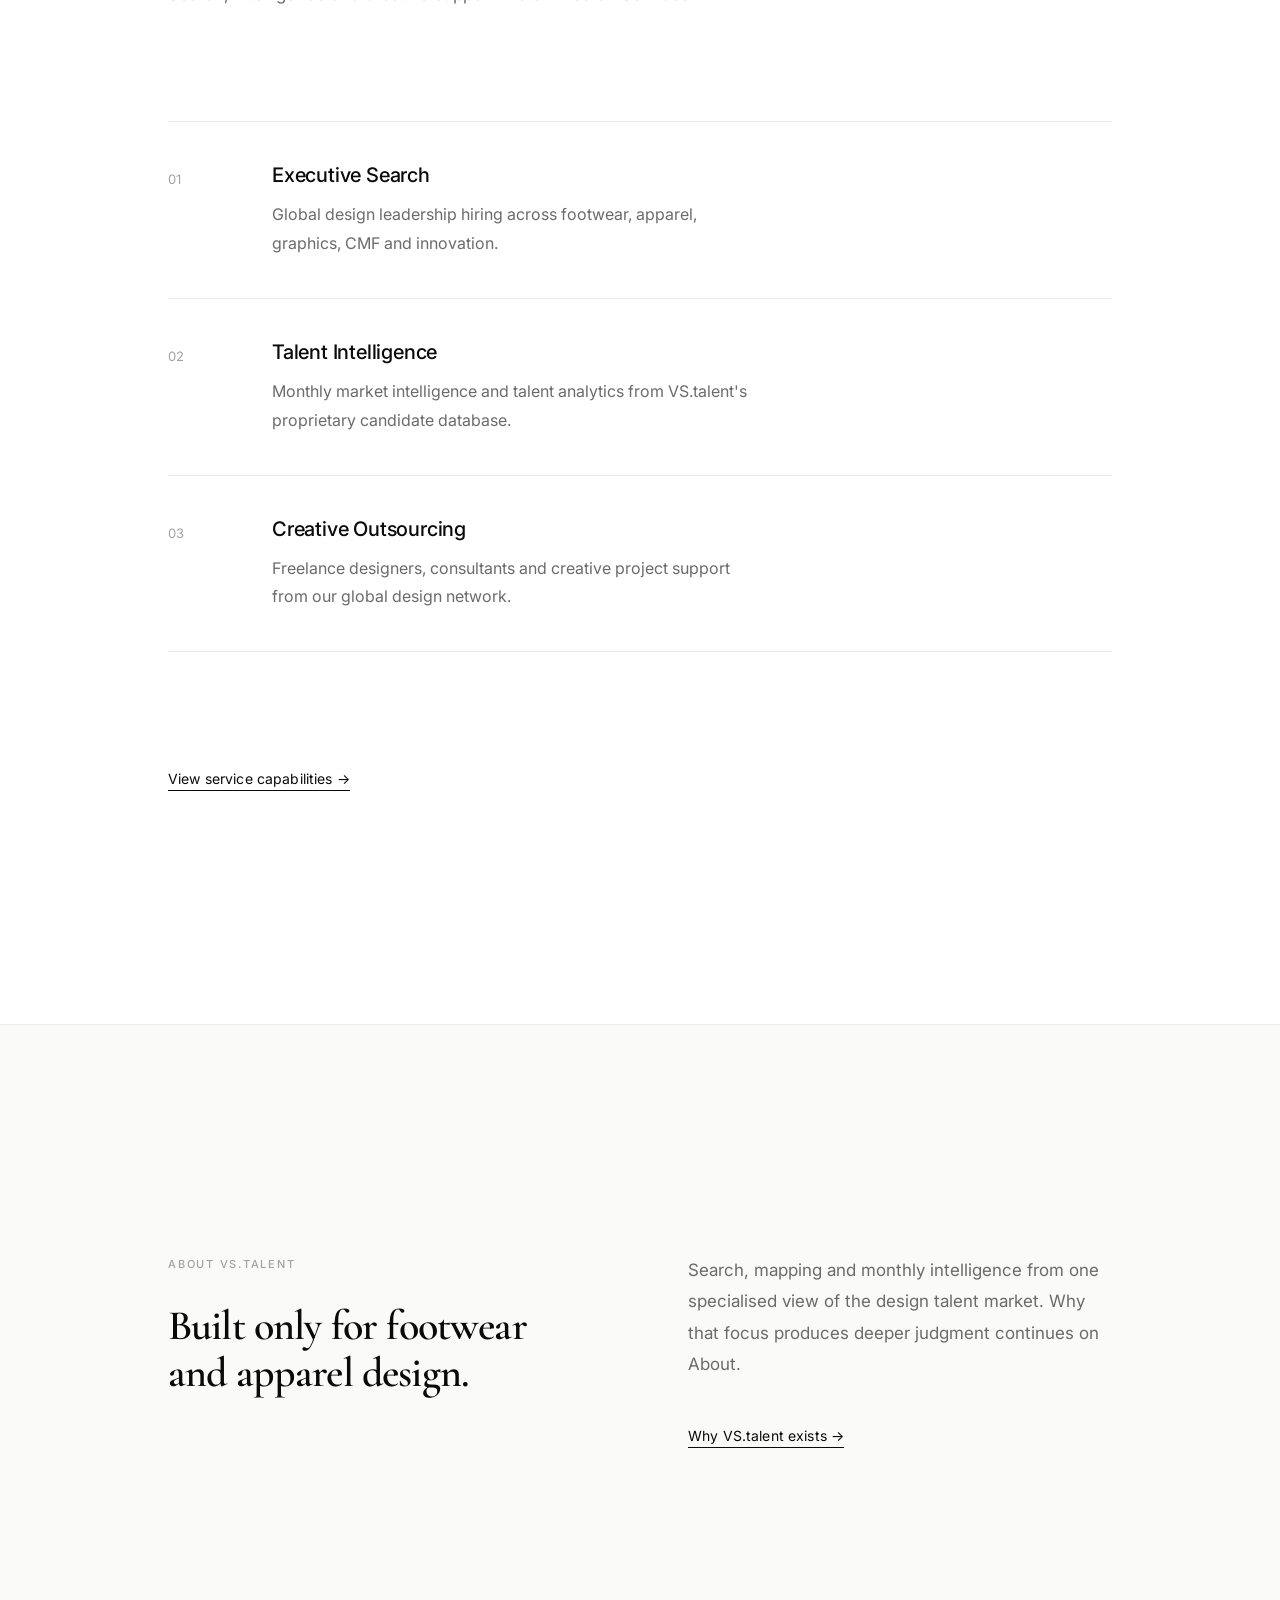
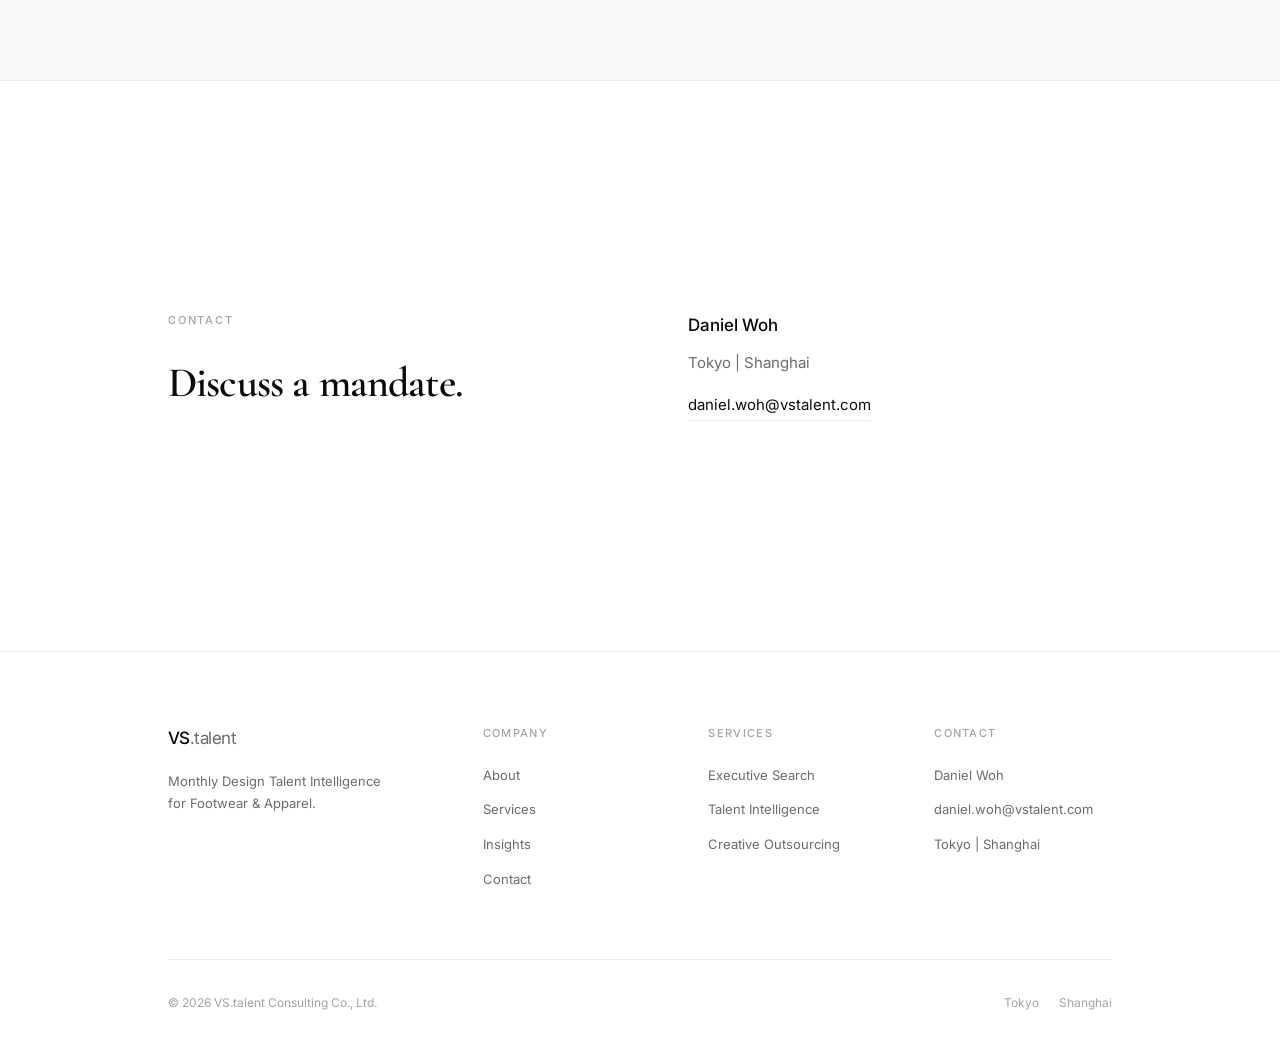
==== commit 505c7089: "Polish VS.talent Website V5.2 Co-authored-by: danielwoh-pixel <danielwoh-pixel@users.noreply.github." ====
--- a/index.html
+++ b/index.html
@@ -3,15 +3,15 @@
 <head>
   <meta charset="UTF-8">
   <meta name="viewport" content="width=device-width, initial-scale=1.0">
-  <meta name="description" content="383 footwear &amp; apparel design professionals. September 2026 talent intelligence for footwear, apparel and sportswear hiring leaders.">
-  <title>VS.talent Design Candidates Report | September 2026</title>
-  <meta property="og:title" content="VS.talent Design Candidates Report | September 2026">
-  <meta property="og:description" content="383 footwear and apparel design professionals. September 2026 talent intelligence for hiring leaders.">
+  <meta name="description" content="Monthly Intelligence, September 2026. Updated monthly. 383 footwear and apparel design professionals.">
+  <title>VS.talent Monthly Intelligence | September 2026</title>
+  <meta property="og:title" content="VS.talent Monthly Intelligence | September 2026">
+  <meta property="og:description" content="Monthly Intelligence, September 2026. Updated monthly. 383 footwear and apparel design professionals.">
   <meta property="og:type" content="website">
   <meta property="og:image" content="images/covers/report-cover-september-2026.jpg">
   <meta name="twitter:card" content="summary_large_image">
-  <meta name="twitter:title" content="VS.talent Design Candidates Report | September 2026">
-  <meta name="twitter:description" content="383 footwear and apparel design professionals. September 2026 talent intelligence for hiring leaders.">
+  <meta name="twitter:title" content="VS.talent Monthly Intelligence | September 2026">
+  <meta name="twitter:description" content="Monthly Intelligence, September 2026. Updated monthly. 383 footwear and apparel design professionals.">
   <meta name="twitter:image" content="images/covers/report-cover-september-2026.jpg">
   <link rel="stylesheet" href="styles.css">
 </head>
@@ -38,10 +38,10 @@
       <div class="container">
         <div class="hero__layout">
           <div>
-            <p class="eyebrow">September 2026</p>
-            <h1 class="display">The leading design recruitment consultancy for global footwear &amp; apparel brands.</h1>
-            <p class="lead">Executive search, talent intelligence and creative outsourcing — exclusively for Footwear, Apparel, Graphic, CMF and Accessories design teams at sportswear, outdoor, fashion and luxury brands.</p>
-            <p class="hero__positioning">Based on 383 global design professionals, experienced talent remains concentrated in mature brand ecosystems — adidas leads with 107 professionals in the current pool.</p>
+            <p class="eyebrow">Monthly Intelligence</p>
+            <h1 class="display">September 2026</h1>
+            <p class="lead">Updated Monthly. Footwear and apparel design talent — 383 professionals in the current pool.</p>
+            <p class="hero__positioning">adidas leads with 107. Experienced talent remains concentrated in mature brand ecosystems.</p>
             <dl class="hero__metrics">
               <div class="hero__metric">
                 <dt>383</dt>
@@ -61,12 +61,12 @@
               </div>
             </dl>
             <div class="hero__actions">
-              <a href="#intelligence" class="text-link">September Intelligence →</a>
+              <a href="#intelligence" class="text-link">Latest Intelligence →</a>
               <a href="contact.html?interest=report#request-report" class="text-link text-link--muted">Request Full Report →</a>
             </div>
           </div>
           <figure class="hero__cover">
-            <img src="images/covers/report-cover-september-2026.jpg" alt="VS.talent Design Candidates Report – September 2026" width="1200" height="1697">
+            <img src="images/covers/report-cover-september-2026.jpg" alt="September 2026 Monthly Intelligence" width="1200" height="1697">
           </figure>
         </div>
       </div>
@@ -76,19 +76,19 @@
     <section id="intelligence" class="chapter chapter--soft">
       <div class="container">
         <header class="chapter__intro">
-          <p class="eyebrow">September Intelligence</p>
+          <p class="eyebrow">Latest Intelligence</p>
           <h2 class="heading">September 2026</h2>
-          <p class="subheading">383 Global Design Professionals</p>
+          <p class="subheading">Updated Monthly</p>
         </header>
         <div class="publication">
           <div>
             <div class="publication__cover">
-              <img src="images/covers/report-cover-september-2026.jpg" alt="VS.talent Design Candidates Report – September 2026" width="1200" height="1697">
+              <img src="images/covers/report-cover-september-2026.jpg" alt="September 2026 Monthly Intelligence" width="1200" height="1697">
             </div>
             <p class="publication__date">Updated Monthly</p>
           </div>
           <div>
-            <p class="publication__summary">Monthly intelligence from VS.talent's proprietary candidate database — informing search strategy, compensation decisions and workforce planning for sportswear, outdoor and fashion brands.</p>
+            <p class="publication__summary">Brand ecosystems, mobility and compensation, from the September pool. Nationality, destinations and compensation continue on Insights.</p>
             <dl class="publication__meta">
               <div><dt>Candidates</dt><dd>383</dd></div>
               <div><dt>Added</dt><dd>+14</dd></div>
@@ -96,8 +96,8 @@
               <div><dt>Cross-border</dt><dd>51.5%</dd></div>
             </dl>
             <div class="hero__actions">
-              <a href="#charts" class="text-link">Interactive Charts →</a>
-              <a href="#insights-home" class="text-link text-link--muted">Key Insights →</a>
+              <a href="insights.html" class="text-link">Read Market Intelligence →</a>
+              <a href="#charts" class="text-link text-link--muted">Charts →</a>
             </div>
           </div>
         </div>
@@ -109,8 +109,8 @@
       <div class="container">
         <header class="chapter__intro chapter__intro--wide">
           <p class="eyebrow">Interactive Charts</p>
-          <h2 class="heading">Market analytics from the September talent network.</h2>
-          <p class="subheading">Click any chart to enlarge. Data covers leading brand ecosystems, nationality, destinations, cross-border mobility and compensation.</p>
+          <h2 class="heading">September market analytics.</h2>
+          <p class="subheading">Five views. The briefing continues on Insights.</p>
         </header>
 
         <div class="data-story">
@@ -143,7 +143,7 @@
           <article class="data-story__row">
             <div class="data-story__prose">
               <p class="data-story__label">Preferred Work Destinations · September 2026</p>
-              <p class="data-story__text">China received 156 destination selections (40.7%) and Japan 121 (31.6%), extending a dual-center structure for design talent mobility in Asia.</p>
+              <p class="data-story__text">China received 156 destination selections (40.7%) and Japan 121 (31.6%), extending a dual centre for design talent mobility in Asia.</p>
             </div>
             <figure class="data-story__visual">
               <button type="button" data-lightbox="images/analytics/preferred-destinations.jpg" aria-label="Expand Preferred Work Destinations chart">
@@ -156,7 +156,7 @@
           <article class="data-story__row data-story__row--reverse">
             <div class="data-story__prose">
               <p class="data-story__label">Cross-border Talent Mobility · September 2026</p>
-              <p class="data-story__text">Of 248 cross-border destination selections, China received 105 and Japan 103. US→Japan (39) and US→China (28) lead. 193 eligible candidates (51.5%) have at least one cross-border country preference.</p>
+              <p class="data-story__text">Of 248 cross-border selections, China received 105 and Japan 103. US to Japan (39) and US to China (28) lead. 193 eligible candidates (51.5%) will consider a cross-border move.</p>
             </div>
             <figure class="data-story__visual">
               <button type="button" data-lightbox="images/analytics/cross-border-flows.jpg" aria-label="Expand Cross-border Talent Mobility chart">
@@ -169,7 +169,7 @@
           <article class="data-story__row">
             <div class="data-story__prose">
               <p class="data-story__label">Salary Distribution · September 2026</p>
-              <p class="data-story__text">Based on 114 valid salary records (29.8%). The US leads among larger samples with a median of approximately USD 221K; China, Germany and Korea sit lower, and smaller samples should be read as directional.</p>
+              <p class="data-story__text">Based on 114 valid salary records (29.8%). The US median is about USD 221K among larger samples. China, Germany and Korea sit lower, and smaller samples should be read as directional.</p>
             </div>
             <figure class="data-story__visual">
               <button type="button" data-lightbox="images/analytics/salary-distribution.jpg" aria-label="Expand Salary Distribution chart">
@@ -181,7 +181,7 @@
         </div>
 
         <div class="chapter__outro">
-          <a href="#insights-home" class="text-link">Key Insights →</a>
+          <a href="insights.html" class="text-link">Continue on Insights →</a>
         </div>
       </div>
     </section>
@@ -191,23 +191,24 @@
       <div class="container">
         <header class="chapter__intro chapter__intro--wide">
           <p class="eyebrow">Key Insights</p>
-          <h2 class="heading">What the September pool signals for hiring.</h2>
-          <p class="subheading">International design talent is willing to move — 193 eligible candidates (51.5%) show cross-border preference — while September’s new Luxury talent needs a transferability check before a China role is treated as a fit.</p>
+          <h2 class="heading">What September signals.</h2>
+          <p class="subheading">International design talent is willing to move. Luxury additions need a transferability check before a China role is treated as a fit. The briefing continues on Insights.</p>
         </header>
 
         <ul class="key-insights">
-          <li>383 global footwear &amp; apparel design professionals</li>
-          <li>+14 candidates added during September</li>
-          <li>Apparel design was the largest contributor</li>
-          <li>10 of 14 additions have Luxury experience</li>
+          <li>383 professionals, with 14 added in September</li>
+          <li>Apparel and Luxury lead the new cohort</li>
           <li>China received 156 preferred destinations</li>
           <li>Japan received 121 preferred destinations</li>
-          <li>242 candidates have Top 10 brand experience</li>
-          <li>Salary benchmark covers 114 valid records</li>
+          <li>63.2% carry Top 10 brand experience</li>
+          <li>51.5% of eligible candidates will consider a cross-border move</li>
         </ul>
 
         <div class="chapter__outro">
-          <a href="contact.html?interest=report#request-report" class="text-link">Request Full Report →</a>
+          <div class="hero__actions">
+            <a href="insights.html" class="text-link">Read Key Insights →</a>
+            <a href="contact.html?interest=report#request-report" class="text-link text-link--muted">Request Full Report →</a>
+          </div>
         </div>
       </div>
     </section>
@@ -216,25 +217,25 @@
     <section id="report" class="chapter">
       <div class="container">
         <header class="chapter__intro">
-          <p class="eyebrow">September 2026</p>
-          <h2 class="heading">Design Candidates Report.</h2>
-          <p class="subheading">Full report available upon request.</p>
+          <p class="eyebrow">Monthly Intelligence</p>
+          <h2 class="heading">September 2026.</h2>
+          <p class="subheading">Updated Monthly. Shared upon request.</p>
         </header>
 
         <div class="publication">
           <div>
             <div class="publication__cover">
-              <img src="images/covers/report-cover-september-2026.jpg" alt="VS.talent Design Candidates Report – September 2026" width="1200" height="1697">
+              <img src="images/covers/report-cover-september-2026.jpg" alt="September 2026 Monthly Intelligence" width="1200" height="1697">
             </div>
             <p class="publication__date">Updated Monthly</p>
           </div>
           <div>
-            <p class="publication__summary-label">Executive Summary</p>
-            <p class="publication__summary">The September database covers 383 global footwear and apparel design professionals. Fourteen candidates were added this month (+3.8%). Additions are concentrated in apparel design and Luxury, further expanding the cross-border talent pool open to China.</p>
+            <p class="publication__summary-label">Market Intelligence</p>
+            <p class="publication__summary">September covers 383 design professionals, 14 more than August. Additions are concentrated in apparel and Luxury. The archive and the longer reading are on Insights.</p>
             <ul class="publication__bullets">
-              <li>242 candidates (63.2%) have Top 10 brand experience; adidas leads with 107.</li>
-              <li>China (156) and Japan (121) lead preferred destinations; 193 eligible candidates (51.5%) show cross-border preference.</li>
-              <li>Salary analysis is based on 114 valid records (29.8%) and should be treated as directional.</li>
+              <li>242 candidates (63.2%) have Top 10 brand experience. adidas leads with 107.</li>
+              <li>China (156) and Japan (121) lead preferred destinations.</li>
+              <li>Salary figures cover 114 records and should be read as directional.</li>
             </ul>
             <p class="publication__access">Full monthly reports are shared upon request with hiring managers, HR leaders and selected industry partners due to candidate confidentiality.</p>
             <div class="hero__actions">
@@ -257,7 +258,7 @@
           <h2 class="heading">Named landscapes for competitor and adjacent brands.</h2>
         </div>
         <div>
-          <p class="body-text">Talent mapping produces named org charts and design talent landscapes for competitor and adjacent brands — used to inform search strategy before a mandate is briefed.</p>
+          <p class="body-text">Named org charts and design talent landscapes, used to inform search strategy before a mandate is briefed.</p>
           <p style="margin-top: 40px;"><a href="contact.html?interest=mapping#request-report" class="text-link">Request Talent Mapping →</a></p>
         </div>
       </div>
@@ -269,7 +270,7 @@
         <header class="chapter__intro">
           <p class="eyebrow">Services</p>
           <h2 class="heading">Advisory for design talent decisions.</h2>
-          <p class="subheading">Three integrated capabilities — built exclusively for footwear and apparel brands, not general recruitment.</p>
+          <p class="subheading">Search, intelligence and creative support. Detail lives on Services.</p>
         </header>
 
         <div class="capability-stack">
@@ -307,12 +308,11 @@
       <div class="container split">
         <div>
           <p class="eyebrow">About VS.talent</p>
-          <h2 class="heading">Built exclusively for footwear and apparel design talent.</h2>
-        </div>
-        <div>
-          <p class="body-text">VS.talent Consulting Co., Ltd is a specialized advisory firm combining executive search with proprietary design talent intelligence. We serve HR directors, talent acquisition leaders and design directors at global sportswear, outdoor, fashion and luxury brands.</p>
-          <p class="body-text" style="margin-top: 28px;">Our specialization in footwear and apparel design — not general recruitment — allows us to understand design organizations, product creation processes and talent mobility at a depth generalist firms cannot replicate.</p>
-          <p style="margin-top: 40px;"><a href="about.html" class="text-link">About our firm →</a></p>
+          <h2 class="heading">Built only for footwear and apparel design.</h2>
+        </div>
+        <div>
+          <p class="body-text">Search, mapping and monthly intelligence from one specialised view of the design talent market. Why that focus produces deeper judgment continues on About.</p>
+          <p style="margin-top: 40px;"><a href="about.html" class="text-link">Why VS.talent exists →</a></p>
         </div>
       </div>
     </section>
@@ -339,7 +339,7 @@
       <div class="site-footer__grid">
         <div class="site-footer__brand">
           <a href="index.html" class="site-logo">VS<span>.talent</span></a>
-          <p>Design talent intelligence · Footwear &amp; Apparel</p>
+          <p>Monthly Design Talent Intelligence for Footwear &amp; Apparel.</p>
         </div>
         <div>
           <h5>Company</h5>
--- a/styles.css
+++ b/styles.css
@@ -183,7 +183,7 @@
 /* Chapters */
 
 .chapter {
-  padding: var(--space-chapter) 0;
+  padding: calc(var(--space-chapter) * 1.15) 0;
   scroll-margin-top: 76px;
 }
 
@@ -193,7 +193,7 @@
 
 .chapter--hero {
   padding-top: clamp(120px, 16vw, 180px);
-  padding-bottom: var(--space-section);
+  padding-bottom: calc(var(--space-section) * 1.15);
 }
 
 .hero__layout {
@@ -400,6 +400,39 @@
   font-weight: 400;
   line-height: 1.7;
   color: var(--muted);
+}
+
+.path-list {
+  margin-top: 32px;
+  max-width: 42ch;
+  list-style: none;
+  padding: 0;
+}
+
+.path-list p {
+  font-size: 11px;
+  font-weight: 500;
+  letter-spacing: 0.12em;
+  text-transform: uppercase;
+  color: var(--muted-light);
+  margin-bottom: 12px;
+}
+
+.path-list li {
+  position: relative;
+  padding-left: 16px;
+  margin-bottom: 8px;
+  font-size: 15px;
+  font-weight: 400;
+  line-height: 1.6;
+  color: var(--muted);
+}
+
+.path-list li::before {
+  content: '—';
+  position: absolute;
+  left: 0;
+  color: var(--muted-light);
 }
 
 /* Market insights */
@@ -1273,7 +1306,12 @@
     border-top: 1px solid var(--rule);
   }
 
-  .site-nav.is-open { display: flex; }
+  .site-header:has(.site-nav.is-open) { backdrop-filter: none; }
+
+  .site-nav.is-open {
+    display: flex;
+    z-index: 101;
+  }
 
   .nav-toggle { display: flex; }
 
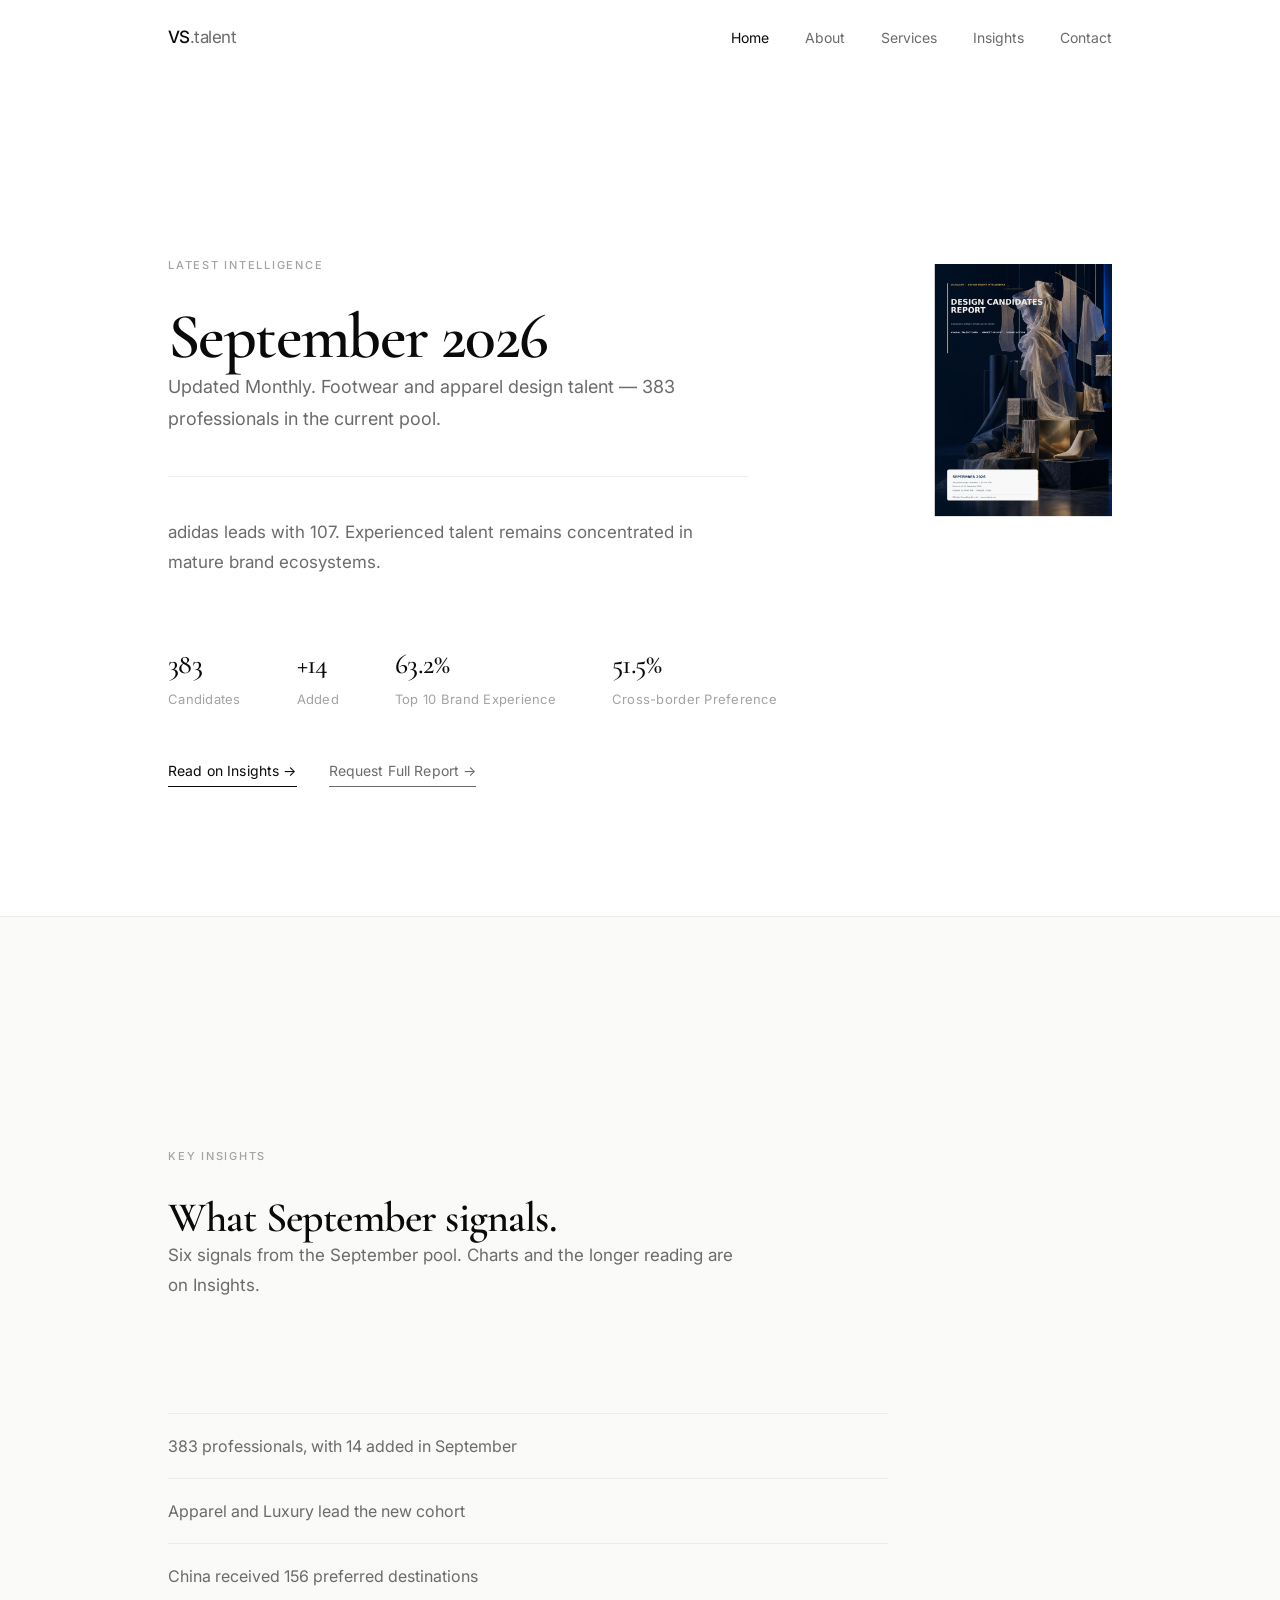
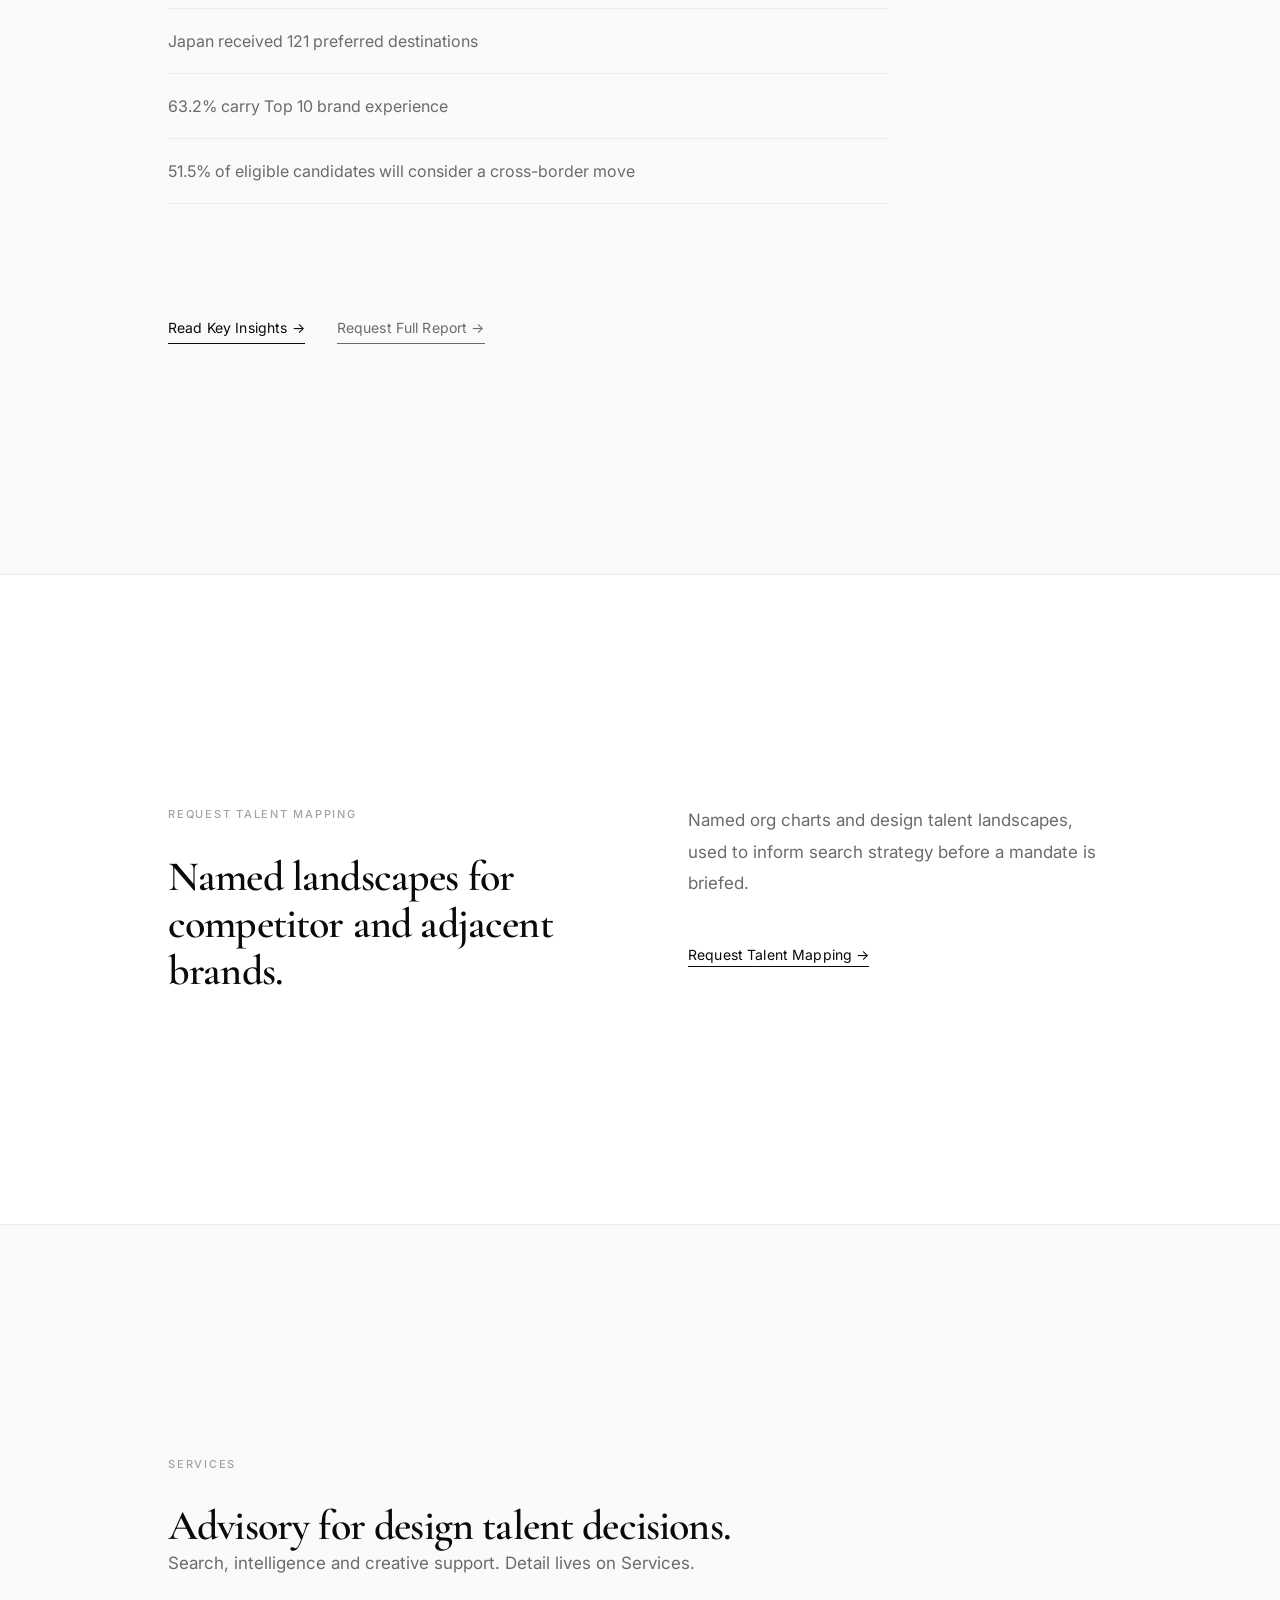
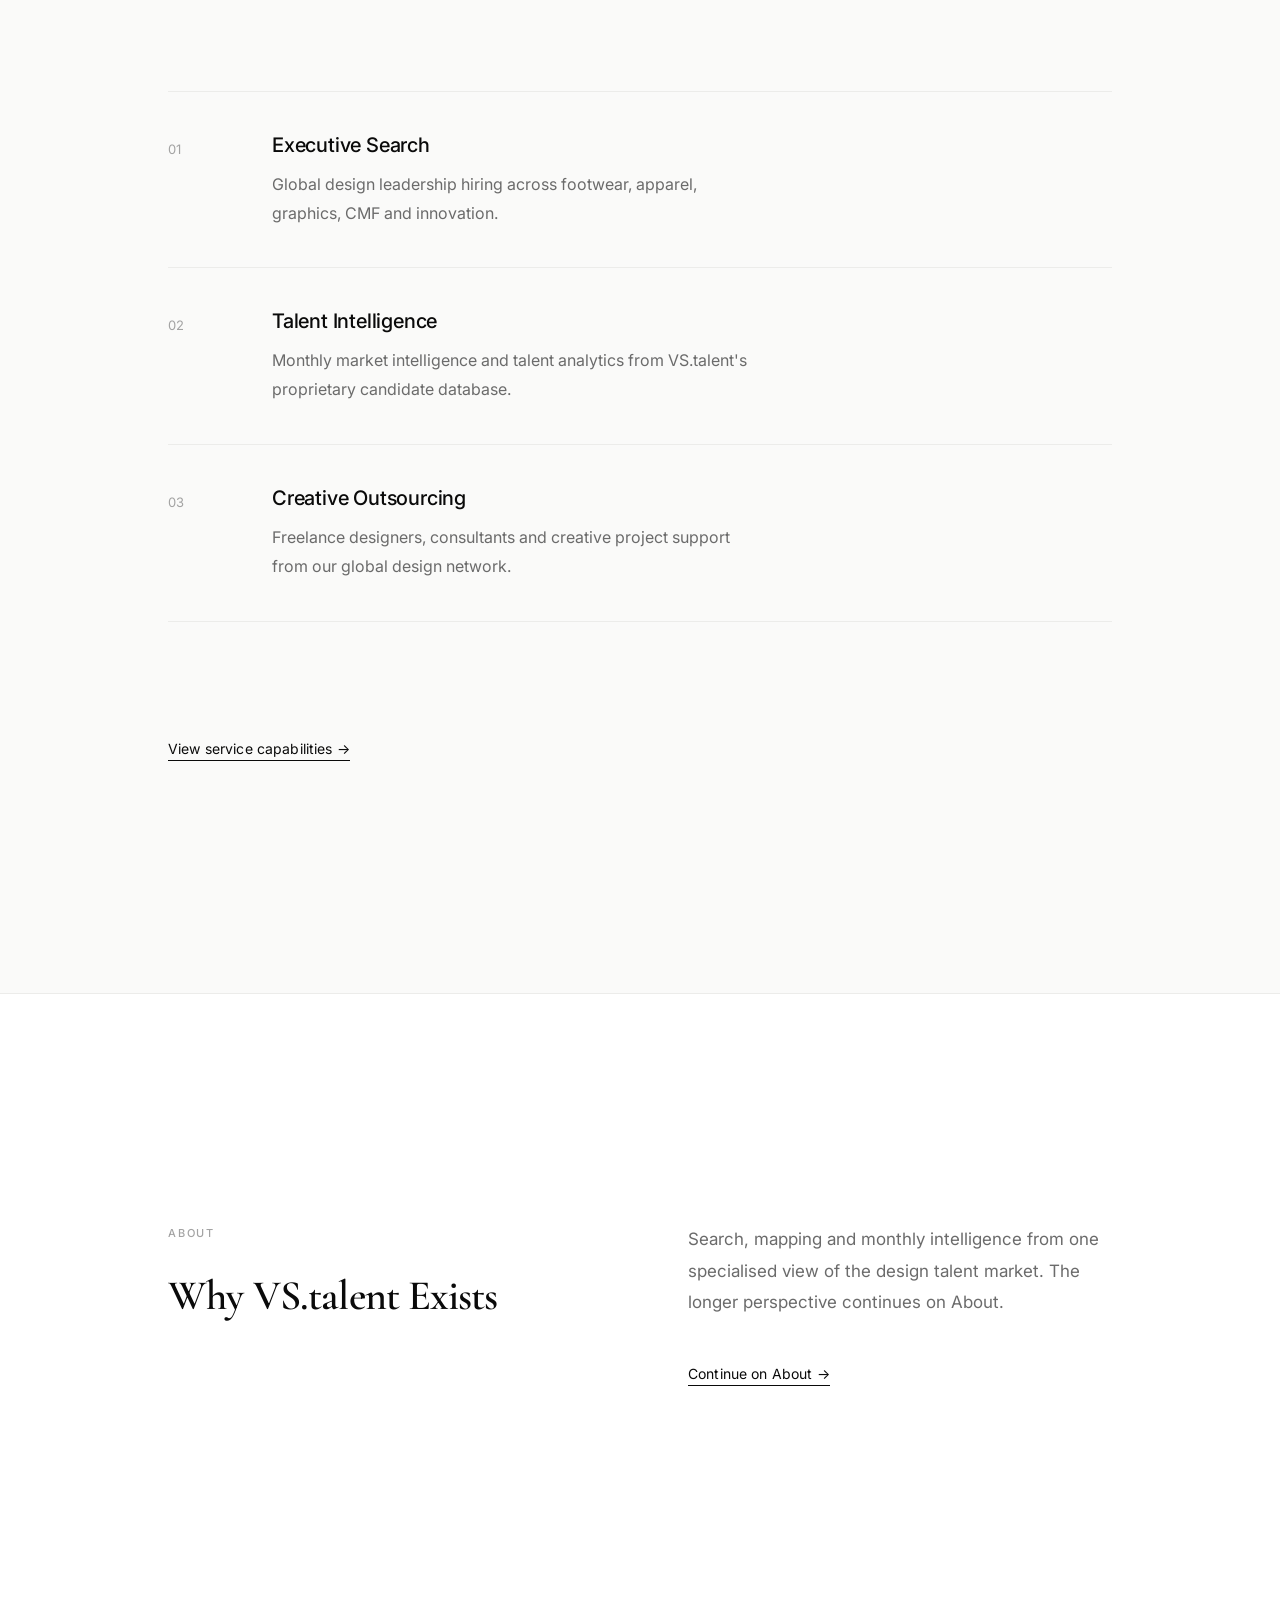
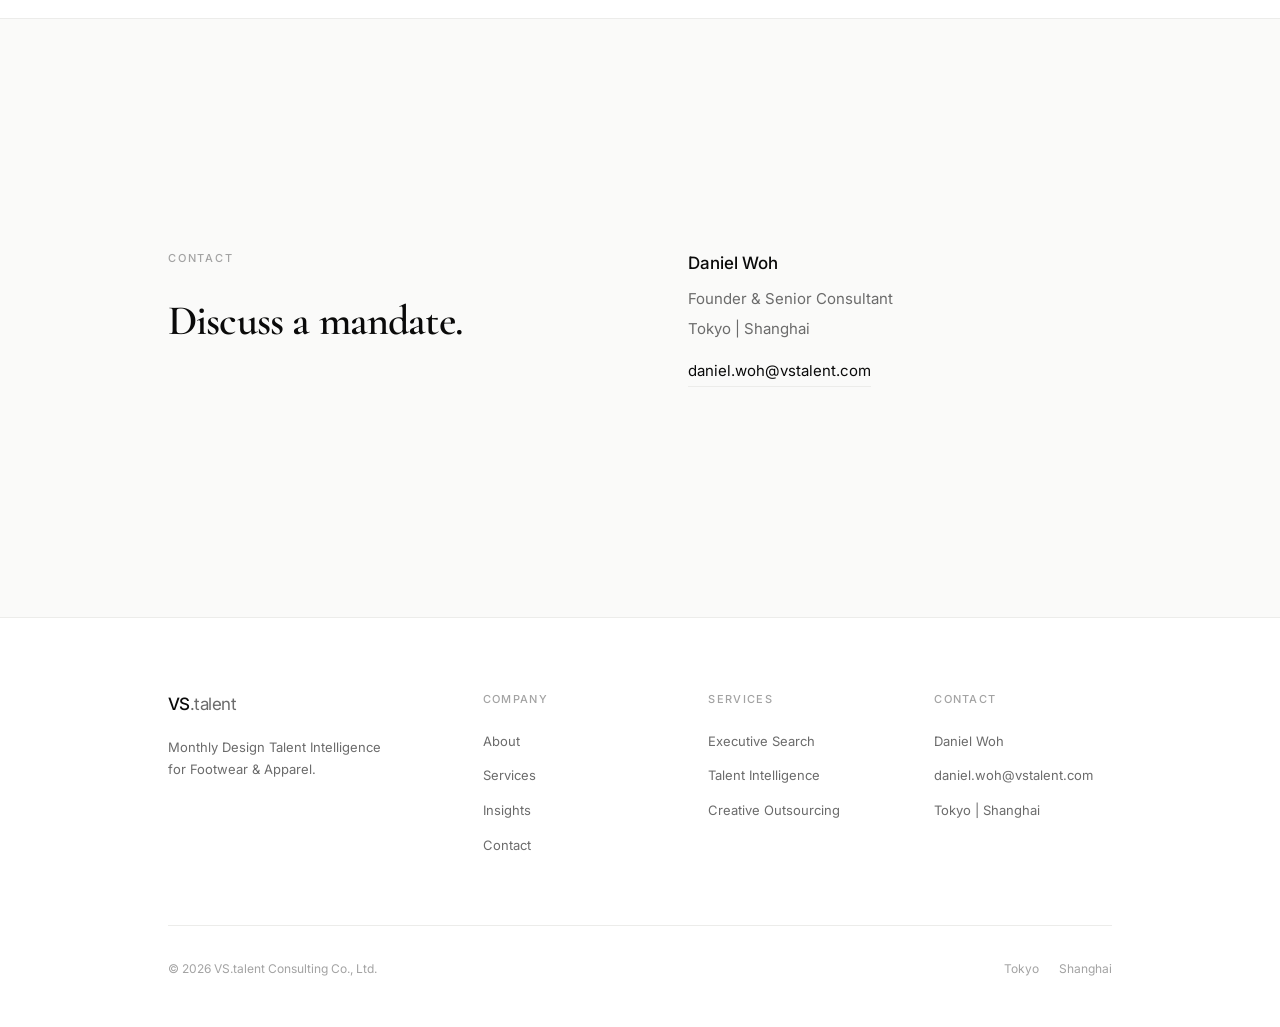
==== commit 2b3bc382: "Finalize September 2026 website content consistency Co-authored-by: danielwoh-pixel <danielwoh-pixel" ====
--- a/index.html
+++ b/index.html
@@ -34,11 +34,11 @@
   <main>
 
     <!-- 1. Hero -->
-    <section class="chapter chapter--hero">
+    <section class="chapter chapter--hero" id="intelligence">
       <div class="container">
         <div class="hero__layout">
           <div>
-            <p class="eyebrow">Monthly Intelligence</p>
+            <p class="eyebrow">Latest Intelligence</p>
             <h1 class="display">September 2026</h1>
             <p class="lead">Updated Monthly. Footwear and apparel design talent — 383 professionals in the current pool.</p>
             <p class="hero__positioning">adidas leads with 107. Experienced talent remains concentrated in mature brand ecosystems.</p>
@@ -61,7 +61,7 @@
               </div>
             </dl>
             <div class="hero__actions">
-              <a href="#intelligence" class="text-link">Latest Intelligence →</a>
+              <a href="insights.html" class="text-link">Read on Insights →</a>
               <a href="contact.html?interest=report#request-report" class="text-link text-link--muted">Request Full Report →</a>
             </div>
           </div>
@@ -72,127 +72,13 @@
       </div>
     </section>
 
-    <!-- 2. September Intelligence -->
-    <section id="intelligence" class="chapter chapter--soft">
-      <div class="container">
-        <header class="chapter__intro">
-          <p class="eyebrow">Latest Intelligence</p>
-          <h2 class="heading">September 2026</h2>
-          <p class="subheading">Updated Monthly</p>
-        </header>
-        <div class="publication">
-          <div>
-            <div class="publication__cover">
-              <img src="images/covers/report-cover-september-2026.jpg" alt="September 2026 Monthly Intelligence" width="1200" height="1697">
-            </div>
-            <p class="publication__date">Updated Monthly</p>
-          </div>
-          <div>
-            <p class="publication__summary">Brand ecosystems, mobility and compensation, from the September pool. Nationality, destinations and compensation continue on Insights.</p>
-            <dl class="publication__meta">
-              <div><dt>Candidates</dt><dd>383</dd></div>
-              <div><dt>Added</dt><dd>+14</dd></div>
-              <div><dt>Top 10 brands</dt><dd>63.2%</dd></div>
-              <div><dt>Cross-border</dt><dd>51.5%</dd></div>
-            </dl>
-            <div class="hero__actions">
-              <a href="insights.html" class="text-link">Read Market Intelligence →</a>
-              <a href="#charts" class="text-link text-link--muted">Charts →</a>
-            </div>
-          </div>
-        </div>
-      </div>
-    </section>
-
-    <!-- 3. Interactive Charts -->
-    <section id="charts" class="chapter">
-      <div class="container">
-        <header class="chapter__intro chapter__intro--wide">
-          <p class="eyebrow">Interactive Charts</p>
-          <h2 class="heading">September market analytics.</h2>
-          <p class="subheading">Five views. The briefing continues on Insights.</p>
-        </header>
-
-        <div class="data-story">
-          <article class="data-story__row">
-            <div class="data-story__prose">
-              <p class="data-story__label">Leading Brand Ecosystems · September 2026</p>
-              <p class="data-story__text">242 unique candidates (63.2%) have experience at one or more Top 10 brands. adidas remains the largest talent ecosystem with 107 candidates (27.9%), ahead of Nike (37), Puma (29) and The North Face (29).</p>
-            </div>
-            <figure class="data-story__visual">
-              <button type="button" data-lightbox="images/analytics/top-brands.jpg" aria-label="Expand Leading Brand Ecosystems chart">
-                <img src="images/analytics/top-brands.jpg" alt="Top 10 brands served by candidates, September 2026" width="1400" height="847" loading="lazy">
-              </button>
-              <figcaption class="data-story__caption">Click to enlarge</figcaption>
-            </figure>
-          </article>
-
-          <article class="data-story__row data-story__row--reverse">
-            <div class="data-story__prose">
-              <p class="data-story__label">Global Nationality Distribution · September 2026</p>
-              <p class="data-story__text">American designers lead at 123 (32.1%), followed by Korean talent at 51 and Chinese talent at 49. The Top 10 nationalities represent 93.5% of the pool (358 of 383).</p>
-            </div>
-            <figure class="data-story__visual">
-              <button type="button" data-lightbox="images/analytics/nationality-distribution.jpg" aria-label="Expand Global Nationality Distribution chart">
-                <img src="images/analytics/nationality-distribution.jpg" alt="Top 10 nationalities, September 2026" width="1400" height="847" loading="lazy">
-              </button>
-              <figcaption class="data-story__caption">Click to enlarge</figcaption>
-            </figure>
-          </article>
-
-          <article class="data-story__row">
-            <div class="data-story__prose">
-              <p class="data-story__label">Preferred Work Destinations · September 2026</p>
-              <p class="data-story__text">China received 156 destination selections (40.7%) and Japan 121 (31.6%), extending a dual centre for design talent mobility in Asia.</p>
-            </div>
-            <figure class="data-story__visual">
-              <button type="button" data-lightbox="images/analytics/preferred-destinations.jpg" aria-label="Expand Preferred Work Destinations chart">
-                <img src="images/analytics/preferred-destinations.jpg" alt="Preferred work destinations, September 2026" width="1400" height="822" loading="lazy">
-              </button>
-              <figcaption class="data-story__caption">Click to enlarge</figcaption>
-            </figure>
-          </article>
-
-          <article class="data-story__row data-story__row--reverse">
-            <div class="data-story__prose">
-              <p class="data-story__label">Cross-border Talent Mobility · September 2026</p>
-              <p class="data-story__text">Of 248 cross-border selections, China received 105 and Japan 103. US to Japan (39) and US to China (28) lead. 193 eligible candidates (51.5%) will consider a cross-border move.</p>
-            </div>
-            <figure class="data-story__visual">
-              <button type="button" data-lightbox="images/analytics/cross-border-flows.jpg" aria-label="Expand Cross-border Talent Mobility chart">
-                <img src="images/analytics/cross-border-flows.jpg" alt="Top 10 cross-border talent flows, September 2026" width="1400" height="875" loading="lazy">
-              </button>
-              <figcaption class="data-story__caption">Click to enlarge</figcaption>
-            </figure>
-          </article>
-
-          <article class="data-story__row">
-            <div class="data-story__prose">
-              <p class="data-story__label">Salary Distribution · September 2026</p>
-              <p class="data-story__text">Based on 114 valid salary records (29.8%). The US median is about USD 221K among larger samples. China, Germany and Korea sit lower, and smaller samples should be read as directional.</p>
-            </div>
-            <figure class="data-story__visual">
-              <button type="button" data-lightbox="images/analytics/salary-distribution.jpg" aria-label="Expand Salary Distribution chart">
-                <img src="images/analytics/salary-distribution.jpg" alt="Salary distribution by current location, September 2026" width="1400" height="840" loading="lazy">
-              </button>
-              <figcaption class="data-story__caption">Click to enlarge</figcaption>
-            </figure>
-          </article>
-        </div>
-
-        <div class="chapter__outro">
-          <a href="insights.html" class="text-link">Continue on Insights →</a>
-        </div>
-      </div>
-    </section>
-
-    <!-- 4. Key Insights -->
+    <!-- 2. Key Insights -->
     <section id="insights-home" class="chapter chapter--soft">
       <div class="container">
         <header class="chapter__intro chapter__intro--wide">
           <p class="eyebrow">Key Insights</p>
           <h2 class="heading">What September signals.</h2>
-          <p class="subheading">International design talent is willing to move. Luxury additions need a transferability check before a China role is treated as a fit. The briefing continues on Insights.</p>
+          <p class="subheading">Six signals from the September pool. Charts and the longer reading are on Insights.</p>
         </header>
 
         <ul class="key-insights">
@@ -213,45 +99,8 @@
       </div>
     </section>
 
-    <!-- 5. Full Report -->
-    <section id="report" class="chapter">
-      <div class="container">
-        <header class="chapter__intro">
-          <p class="eyebrow">Monthly Intelligence</p>
-          <h2 class="heading">September 2026.</h2>
-          <p class="subheading">Updated Monthly. Shared upon request.</p>
-        </header>
-
-        <div class="publication">
-          <div>
-            <div class="publication__cover">
-              <img src="images/covers/report-cover-september-2026.jpg" alt="September 2026 Monthly Intelligence" width="1200" height="1697">
-            </div>
-            <p class="publication__date">Updated Monthly</p>
-          </div>
-          <div>
-            <p class="publication__summary-label">Market Intelligence</p>
-            <p class="publication__summary">September covers 383 design professionals, 14 more than August. Additions are concentrated in apparel and Luxury. The archive and the longer reading are on Insights.</p>
-            <ul class="publication__bullets">
-              <li>242 candidates (63.2%) have Top 10 brand experience. adidas leads with 107.</li>
-              <li>China (156) and Japan (121) lead preferred destinations.</li>
-              <li>Salary figures cover 114 records and should be read as directional.</li>
-            </ul>
-            <p class="publication__access">Full monthly reports are shared upon request with hiring managers, HR leaders and selected industry partners due to candidate confidentiality.</p>
-            <div class="hero__actions">
-              <a href="contact.html?interest=report#request-report" class="text-link">Request Full Report →</a>
-            </div>
-          </div>
-        </div>
-
-        <div class="chapter__outro">
-          <a href="#mapping" class="text-link">Request Talent Mapping →</a>
-        </div>
-      </div>
-    </section>
-
-    <!-- 6. Request Talent Mapping -->
-    <section id="mapping" class="chapter chapter--soft">
+    <!-- 3. Request Talent Mapping -->
+    <section id="mapping" class="chapter">
       <div class="container split">
         <div>
           <p class="eyebrow">Request Talent Mapping</p>
@@ -264,8 +113,8 @@
       </div>
     </section>
 
-    <!-- 7. Services -->
-    <section id="services" class="chapter">
+    <!-- 4. Services -->
+    <section id="services" class="chapter chapter--soft">
       <div class="container">
         <header class="chapter__intro">
           <p class="eyebrow">Services</p>
@@ -303,22 +152,22 @@
       </div>
     </section>
 
-    <!-- 8. About -->
-    <section id="about" class="chapter chapter--soft">
+    <!-- 5. About -->
+    <section id="about" class="chapter">
       <div class="container split">
         <div>
-          <p class="eyebrow">About VS.talent</p>
-          <h2 class="heading">Built only for footwear and apparel design.</h2>
-        </div>
-        <div>
-          <p class="body-text">Search, mapping and monthly intelligence from one specialised view of the design talent market. Why that focus produces deeper judgment continues on About.</p>
-          <p style="margin-top: 40px;"><a href="about.html" class="text-link">Why VS.talent exists →</a></p>
-        </div>
-      </div>
-    </section>
-
-    <!-- 7. Contact -->
-    <section id="contact" class="chapter">
+          <p class="eyebrow">About</p>
+          <h2 class="heading">Why VS.talent Exists</h2>
+        </div>
+        <div>
+          <p class="body-text">Search, mapping and monthly intelligence from one specialised view of the design talent market. The longer perspective continues on About.</p>
+          <p style="margin-top: 40px;"><a href="about.html#why" class="text-link">Continue on About →</a></p>
+        </div>
+      </div>
+    </section>
+
+    <!-- 6. Contact -->
+    <section id="contact" class="chapter chapter--soft">
       <div class="container split">
         <div>
           <p class="eyebrow">Contact</p>
@@ -326,6 +175,7 @@
         </div>
         <div class="contact-card">
           <p class="contact-card__name">Daniel Woh</p>
+          <p class="contact-card__role">Founder &amp; Senior Consultant</p>
           <p class="contact-card__loc">Tokyo | Shanghai</p>
           <a href="mailto:daniel.woh@vstalent.com" class="contact-card__email">daniel.woh@vstalent.com</a>
         </div>
@@ -374,30 +224,10 @@
     </div>
   </footer>
 
-  <div class="lightbox" id="lightbox" hidden>
-    <button type="button" class="lightbox__close" aria-label="Close">&times;</button>
-    <img class="lightbox__img" src="" alt="">
-  </div>
-
   <script>
     document.querySelector('.nav-toggle')?.addEventListener('click', () => {
       document.querySelector('.site-nav')?.classList.toggle('is-open');
     });
-    const lightbox = document.getElementById('lightbox');
-    const lightboxImg = lightbox.querySelector('.lightbox__img');
-    document.querySelectorAll('[data-lightbox]').forEach(el => {
-      el.addEventListener('click', () => {
-        lightboxImg.src = el.dataset.lightbox;
-        lightboxImg.alt = el.closest('article')?.querySelector('.data-story__label')?.textContent || 'Chart';
-        lightbox.hidden = false;
-        document.body.style.overflow = 'hidden';
-      });
-    });
-    lightbox.querySelector('.lightbox__close').addEventListener('click', () => {
-      lightbox.hidden = true; lightboxImg.src = ''; document.body.style.overflow = '';
-    });
-    lightbox.addEventListener('click', e => { if (e.target === lightbox) { lightbox.hidden = true; lightboxImg.src = ''; document.body.style.overflow = ''; }});
-    document.addEventListener('keydown', e => { if (e.key === 'Escape' && !lightbox.hidden) { lightbox.hidden = true; lightboxImg.src = ''; document.body.style.overflow = ''; }});
   </script>
 </body>
 </html>
--- a/styles.css
+++ b/styles.css
@@ -749,6 +749,14 @@
   margin-bottom: 8px;
 }
 
+.contact-card__role {
+  font-size: 15px;
+  font-weight: 400;
+  color: var(--muted);
+  line-height: 1.6;
+  margin-bottom: 4px;
+}
+
 .contact-card__loc {
   font-size: 15px;
   font-weight: 400;
@@ -789,7 +797,8 @@
 }
 
 .form-field input,
-.form-field textarea {
+.form-field textarea,
+.form-field select {
   width: 100%;
   border: none;
   border-bottom: 1px solid var(--rule);
@@ -803,8 +812,24 @@
   transition: border-color var(--ease);
 }
 
+.form-field select {
+  appearance: none;
+  border-radius: 0;
+  cursor: pointer;
+  padding-right: 28px;
+  background-image: linear-gradient(45deg, transparent 50%, var(--muted) 50%), linear-gradient(135deg, var(--muted) 50%, transparent 50%);
+  background-position: calc(100% - 10px) calc(50% - 2px), calc(100% - 4px) calc(50% - 2px);
+  background-size: 6px 6px, 6px 6px;
+  background-repeat: no-repeat;
+}
+
+.form-field select:invalid {
+  color: var(--muted);
+}
+
 .form-field input:focus,
-.form-field textarea:focus {
+.form-field textarea:focus,
+.form-field select:focus {
   outline: none;
   border-color: var(--text);
 }
@@ -835,51 +860,6 @@
 .form-checkbox input {
   margin-top: 4px;
   flex-shrink: 0;
-}
-
-.form-interest {
-  border: none;
-  padding: 0;
-  margin: 0 0 32px;
-  min-width: 0;
-}
-
-.form-interest legend {
-  display: block;
-  font-size: 11px;
-  font-weight: 500;
-  letter-spacing: 0.12em;
-  text-transform: uppercase;
-  color: var(--muted-light);
-  margin-bottom: 16px;
-  padding: 0;
-}
-
-.form-radio {
-  display: flex;
-  gap: 12px;
-  align-items: flex-start;
-  margin-bottom: 12px;
-  font-size: 15px;
-  font-weight: 400;
-  letter-spacing: 0;
-  text-transform: none;
-  line-height: 1.65;
-  color: var(--muted);
-  cursor: pointer;
-}
-
-.form-radio:last-child {
-  margin-bottom: 0;
-}
-
-.form-radio input {
-  margin-top: 4px;
-  flex-shrink: 0;
-}
-
-.form-radio span {
-  color: var(--text);
 }
 
 .form-submit {
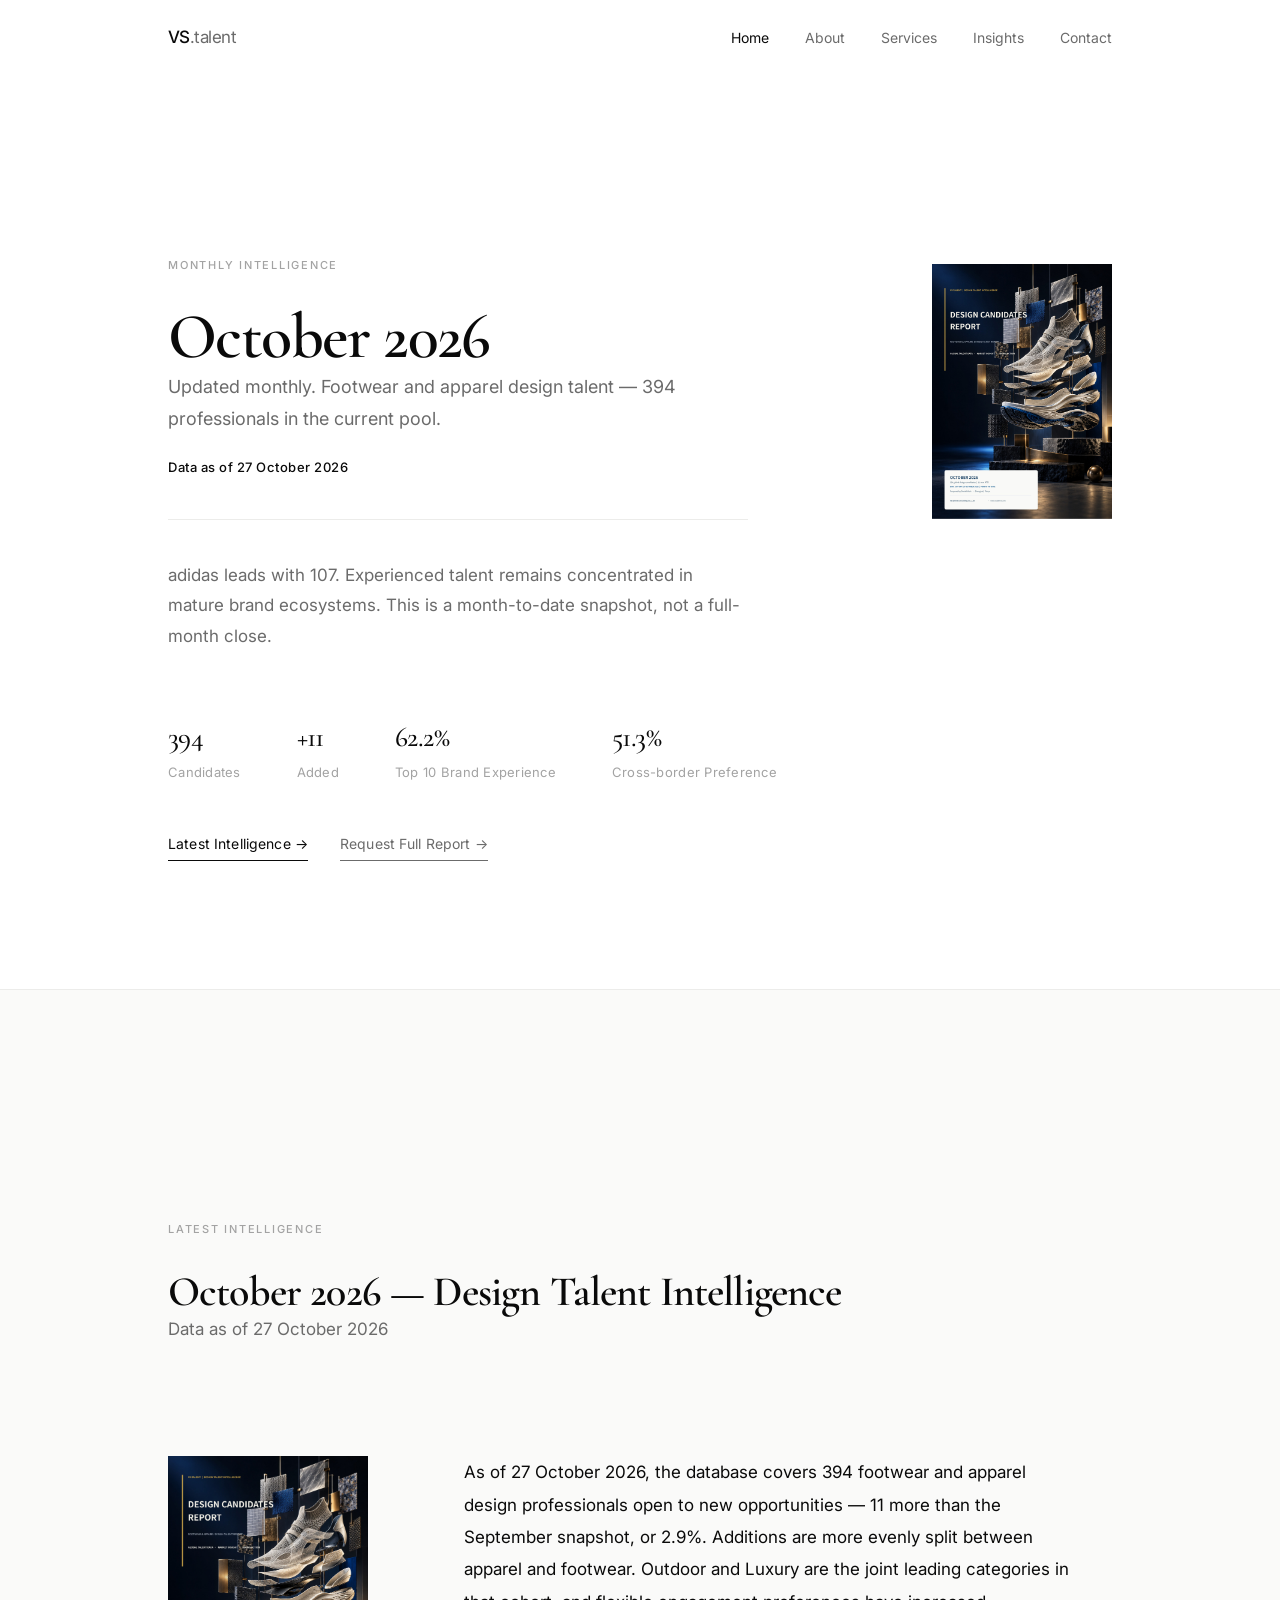
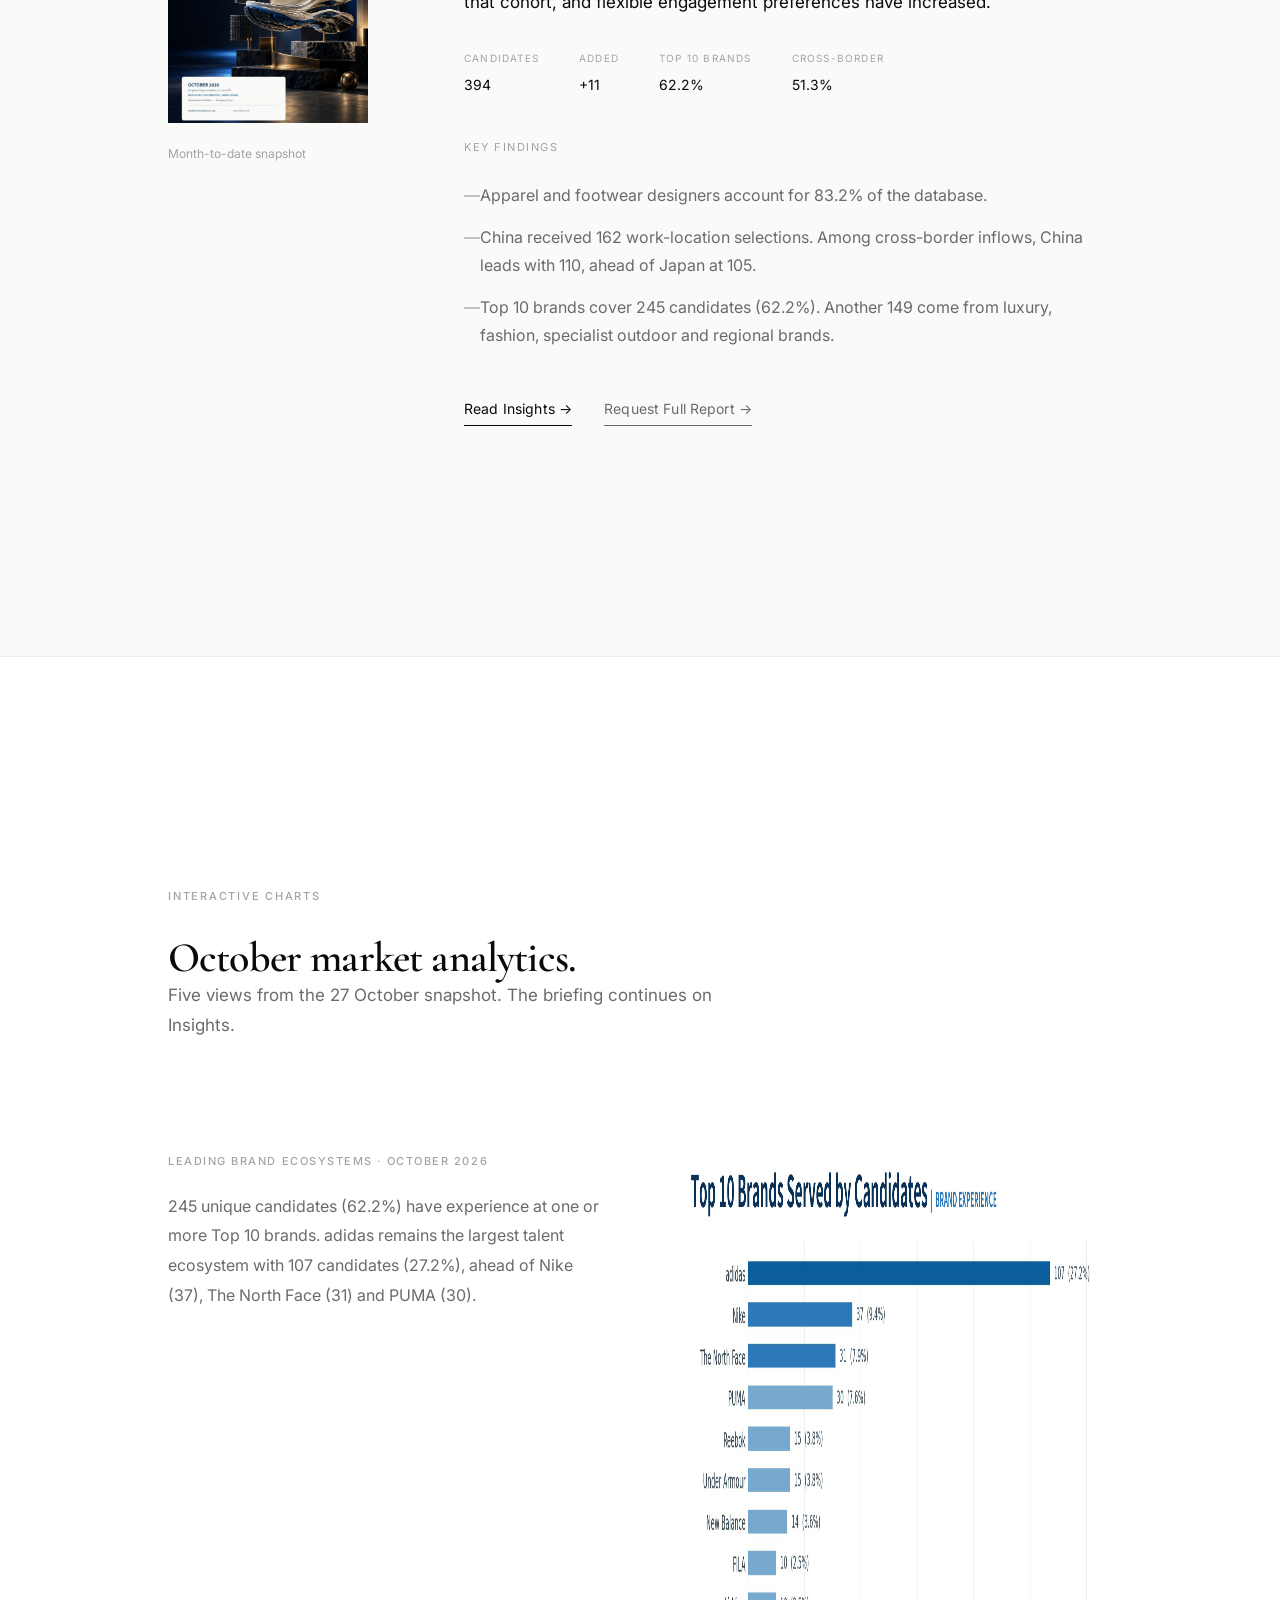
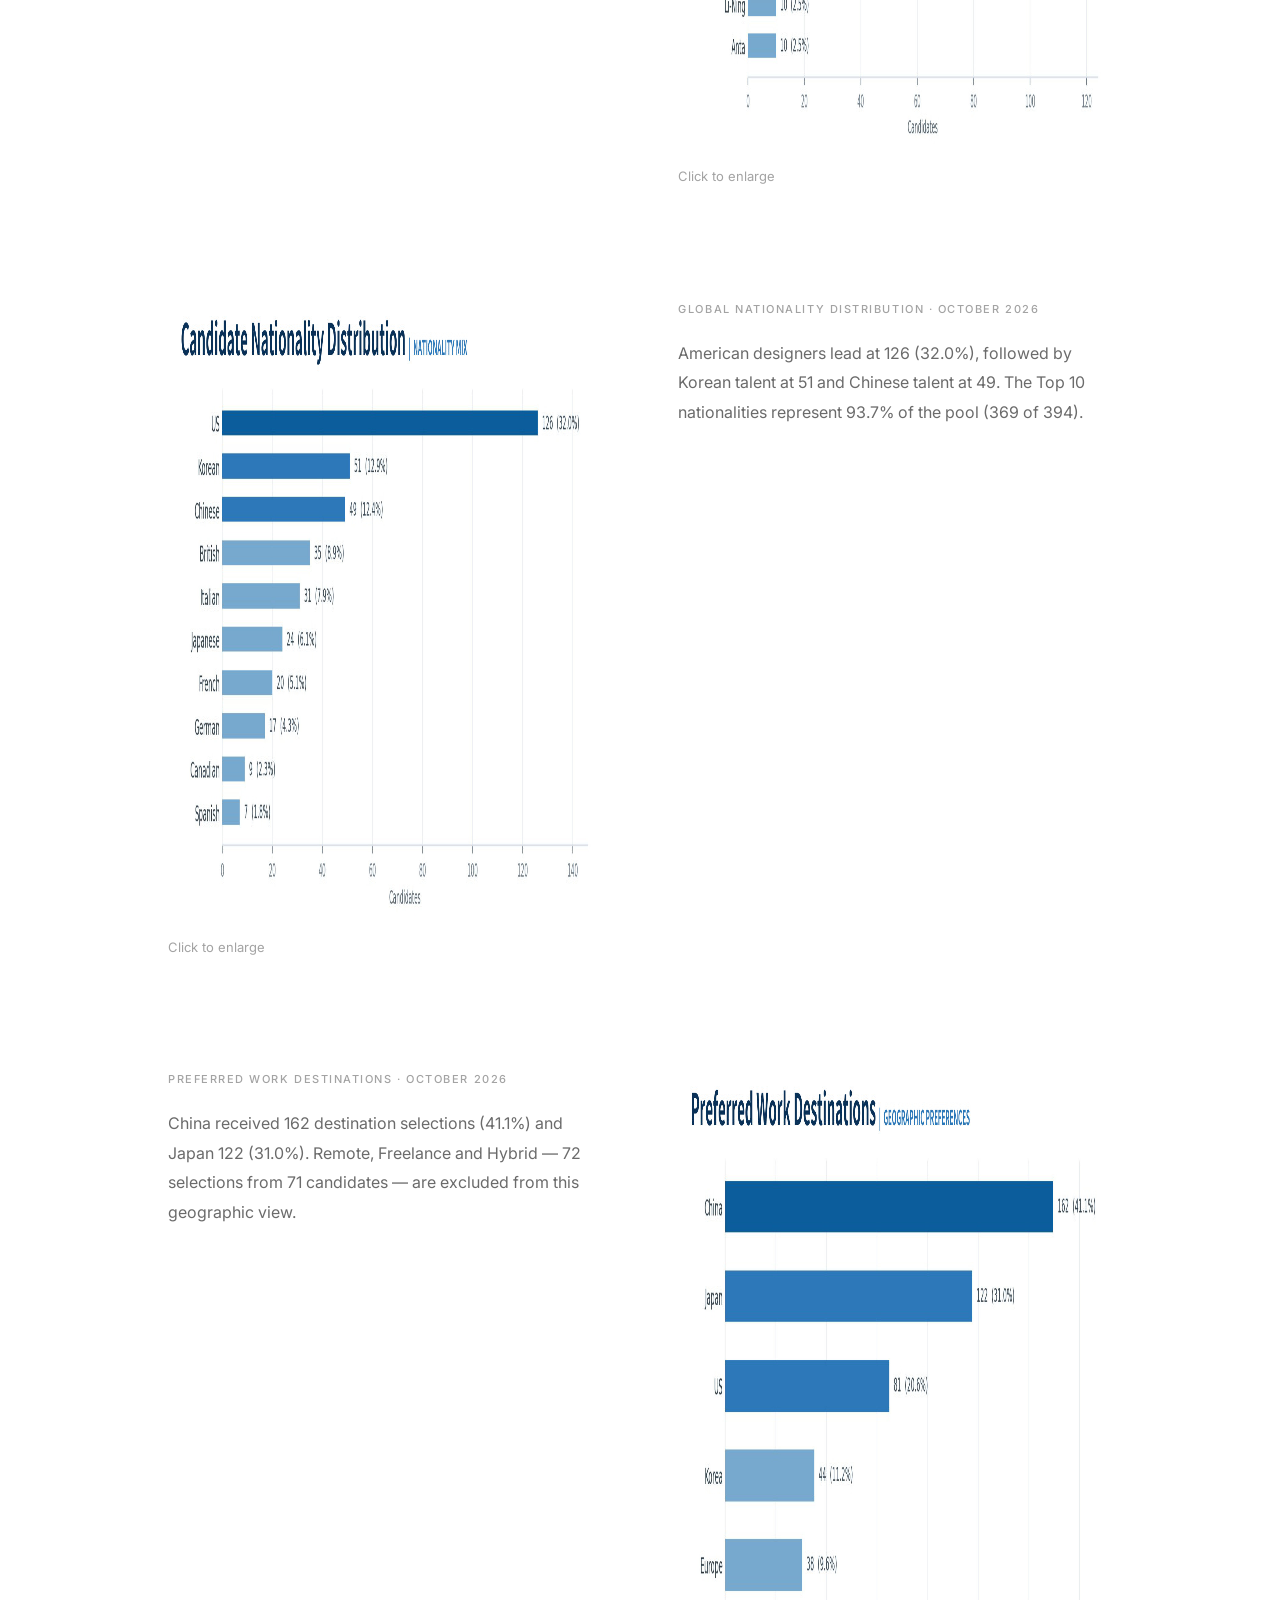
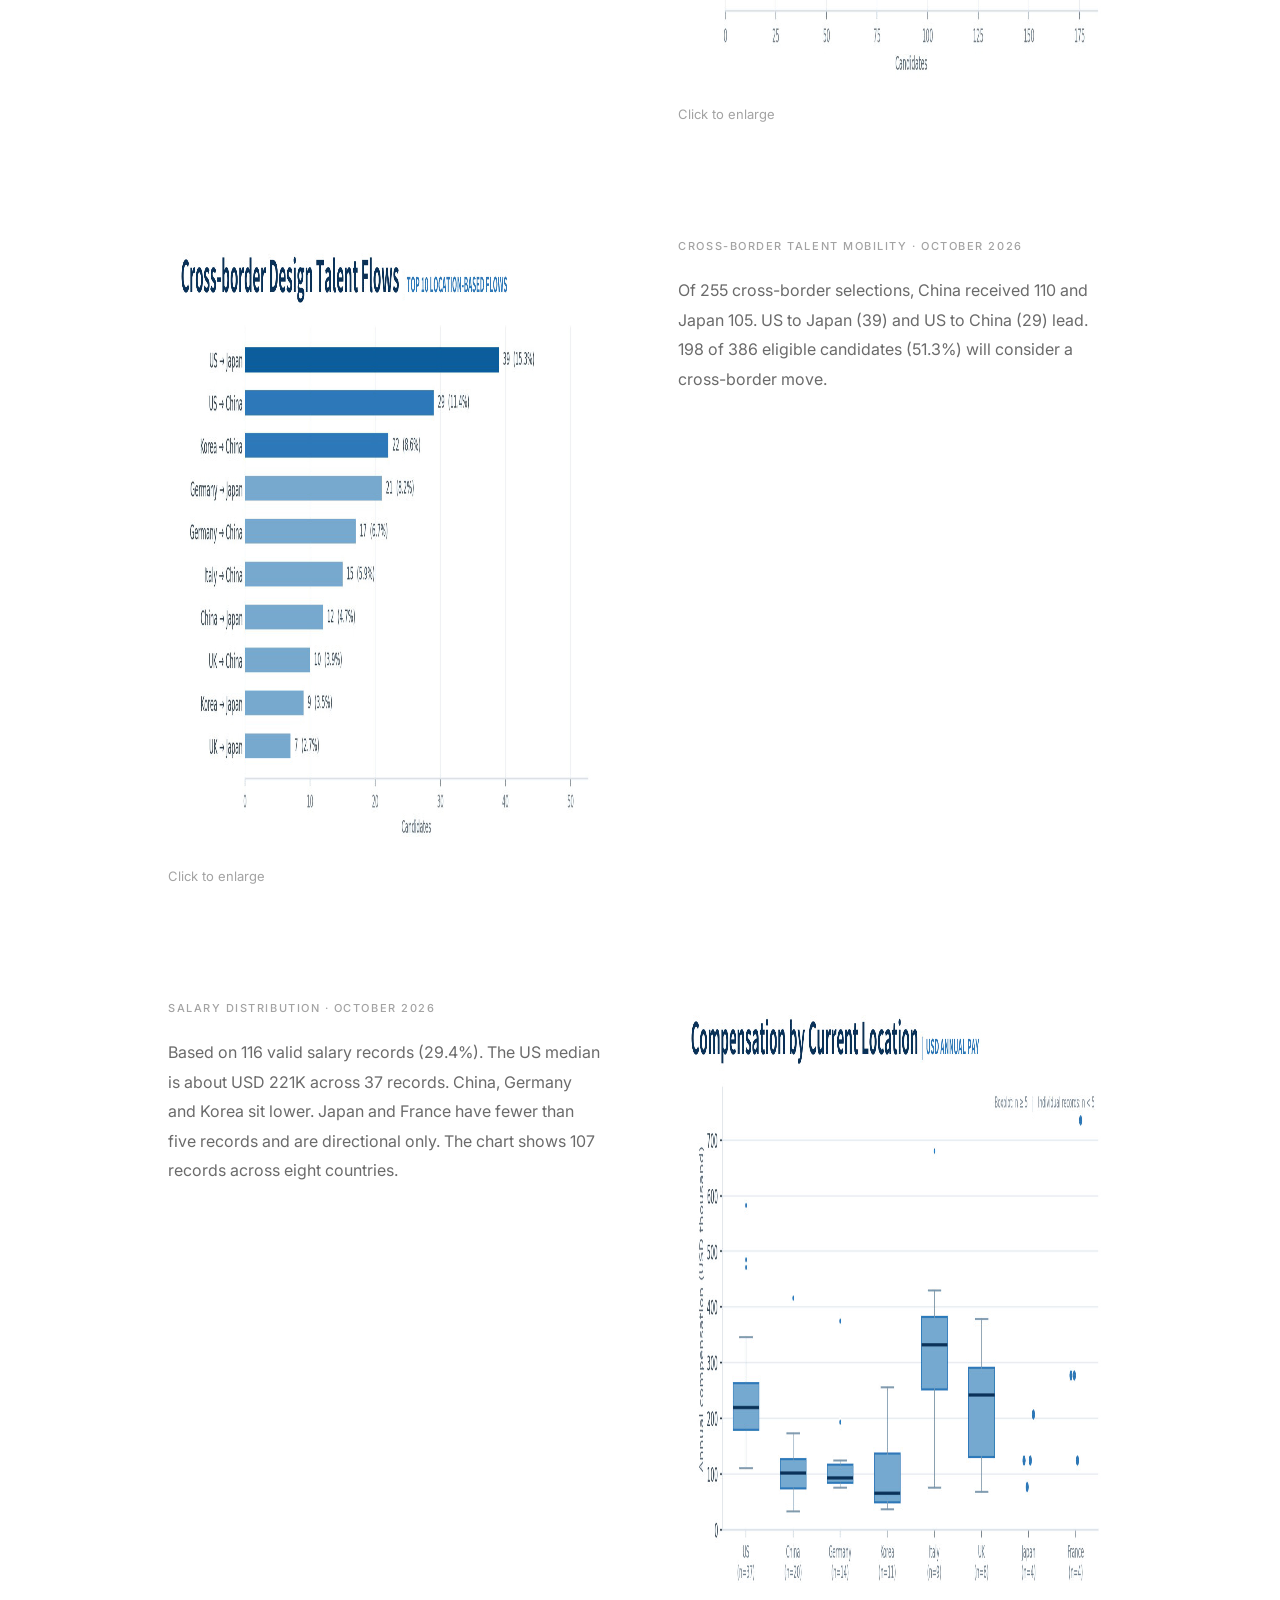
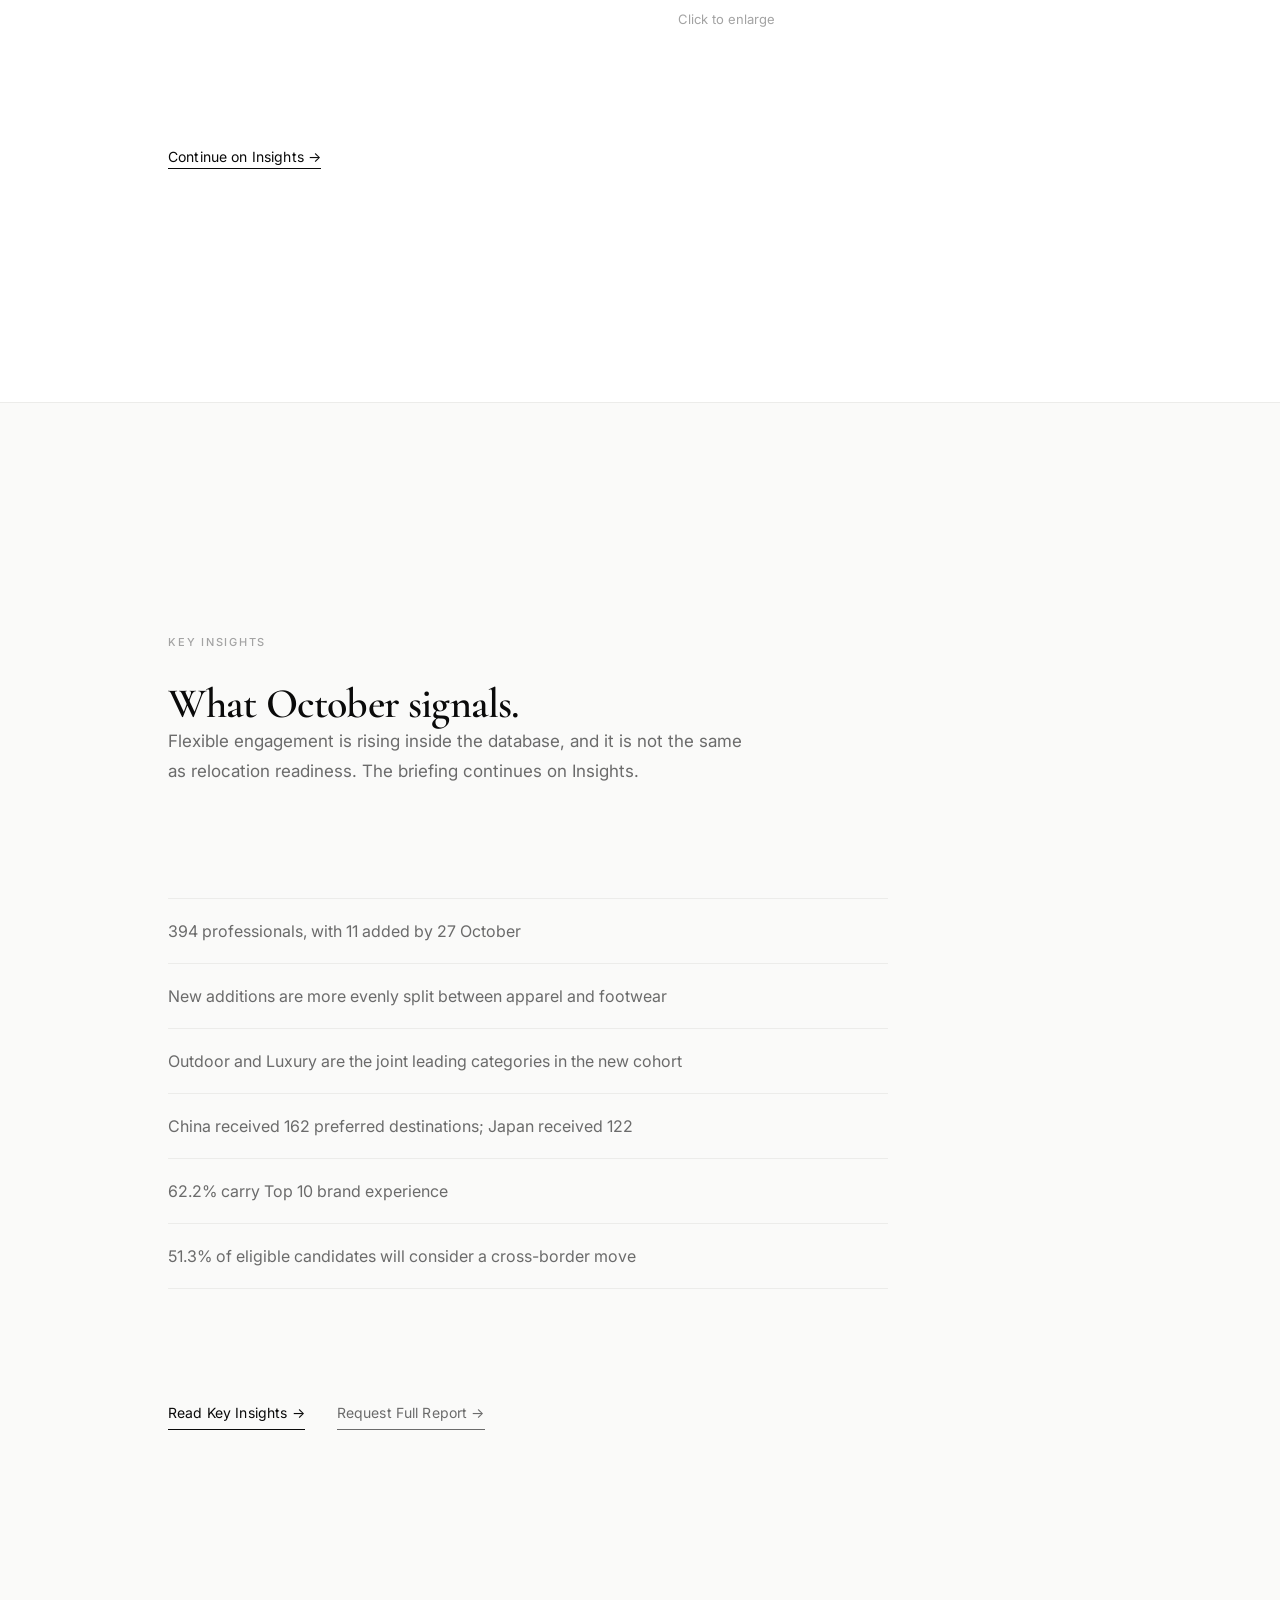
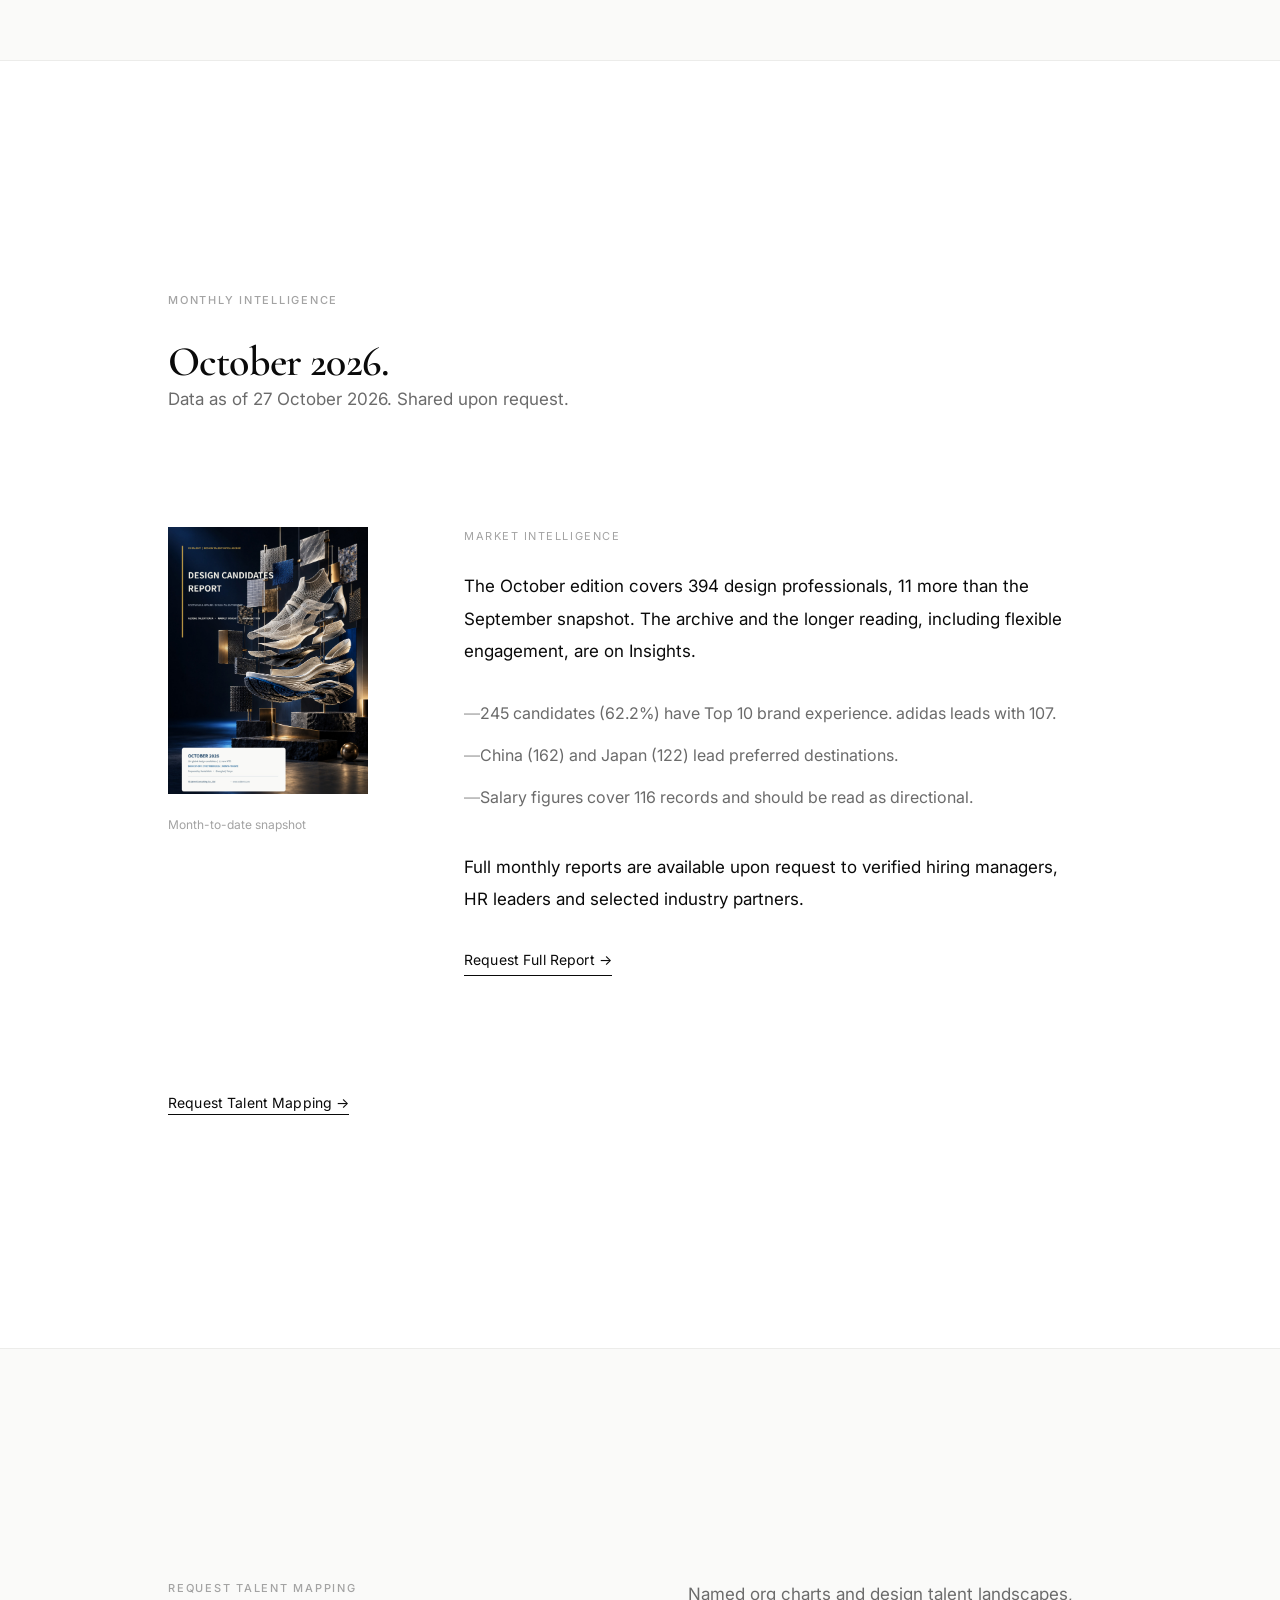
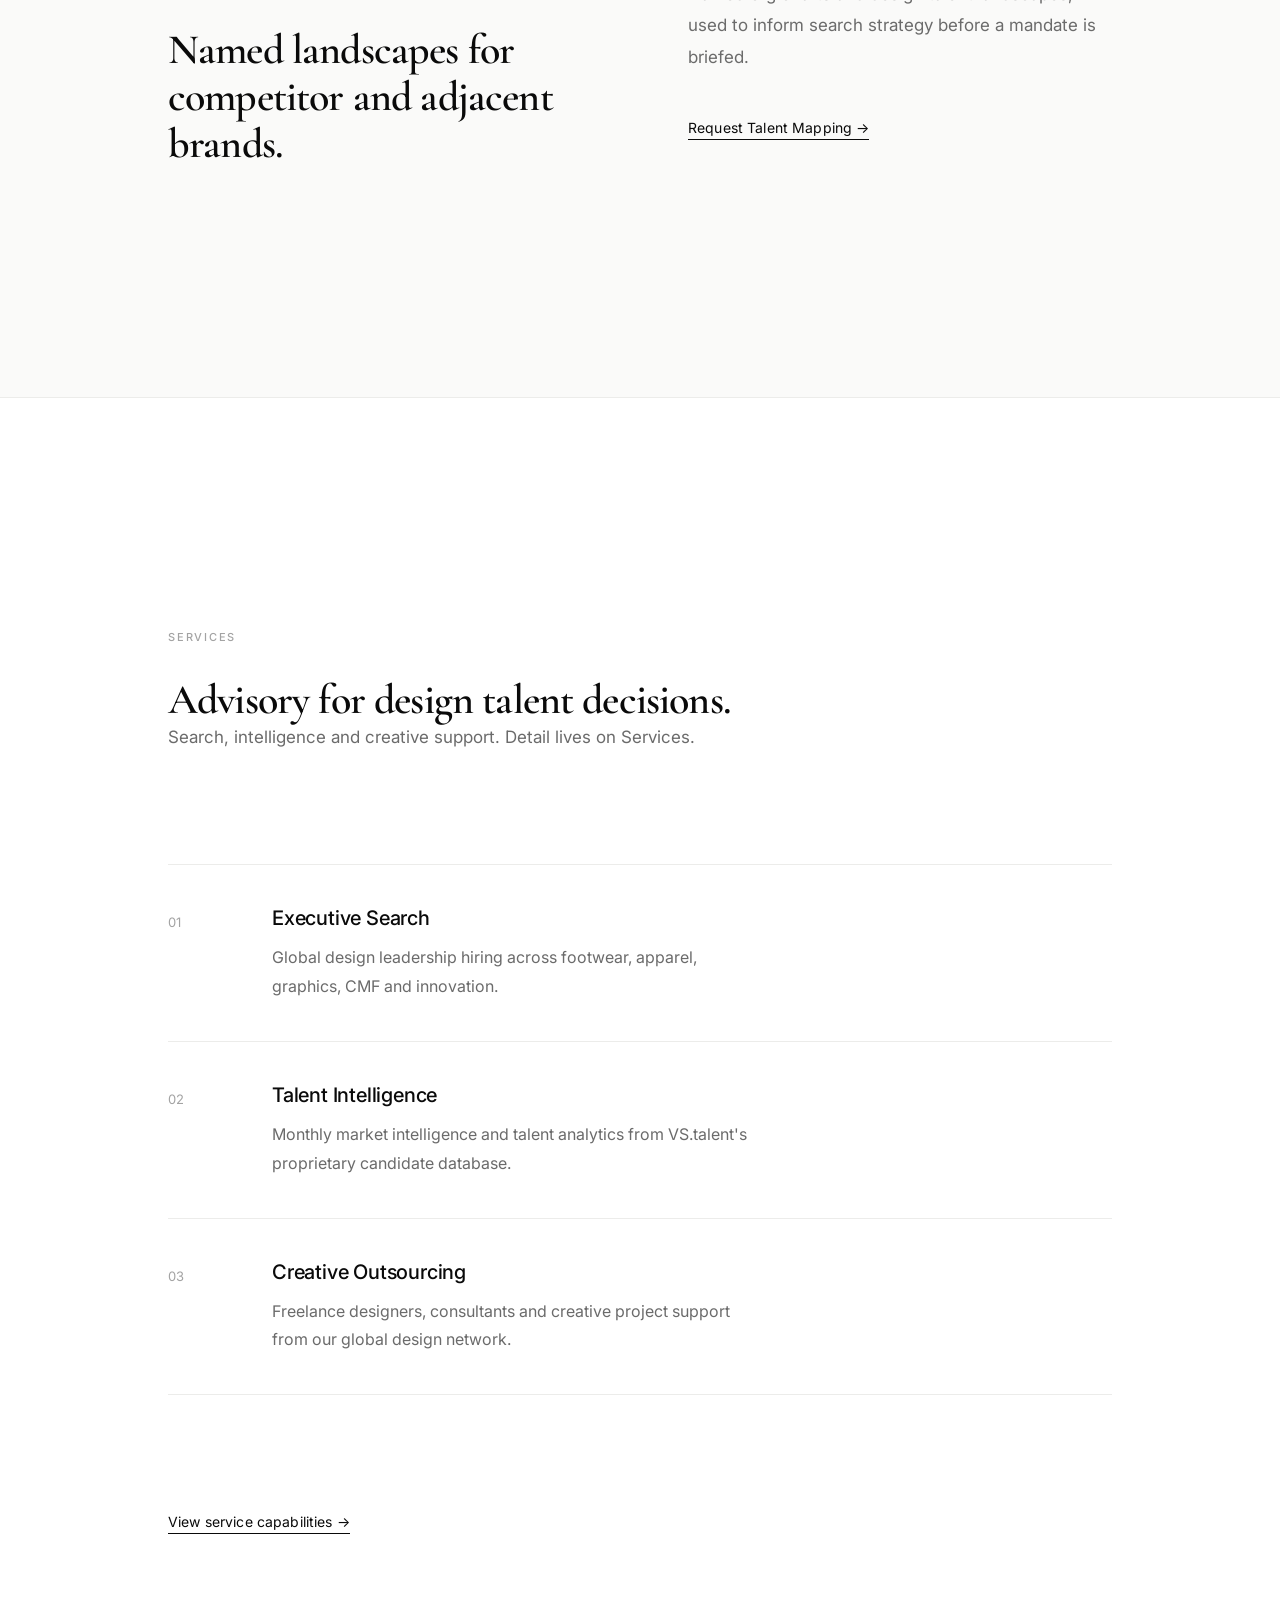
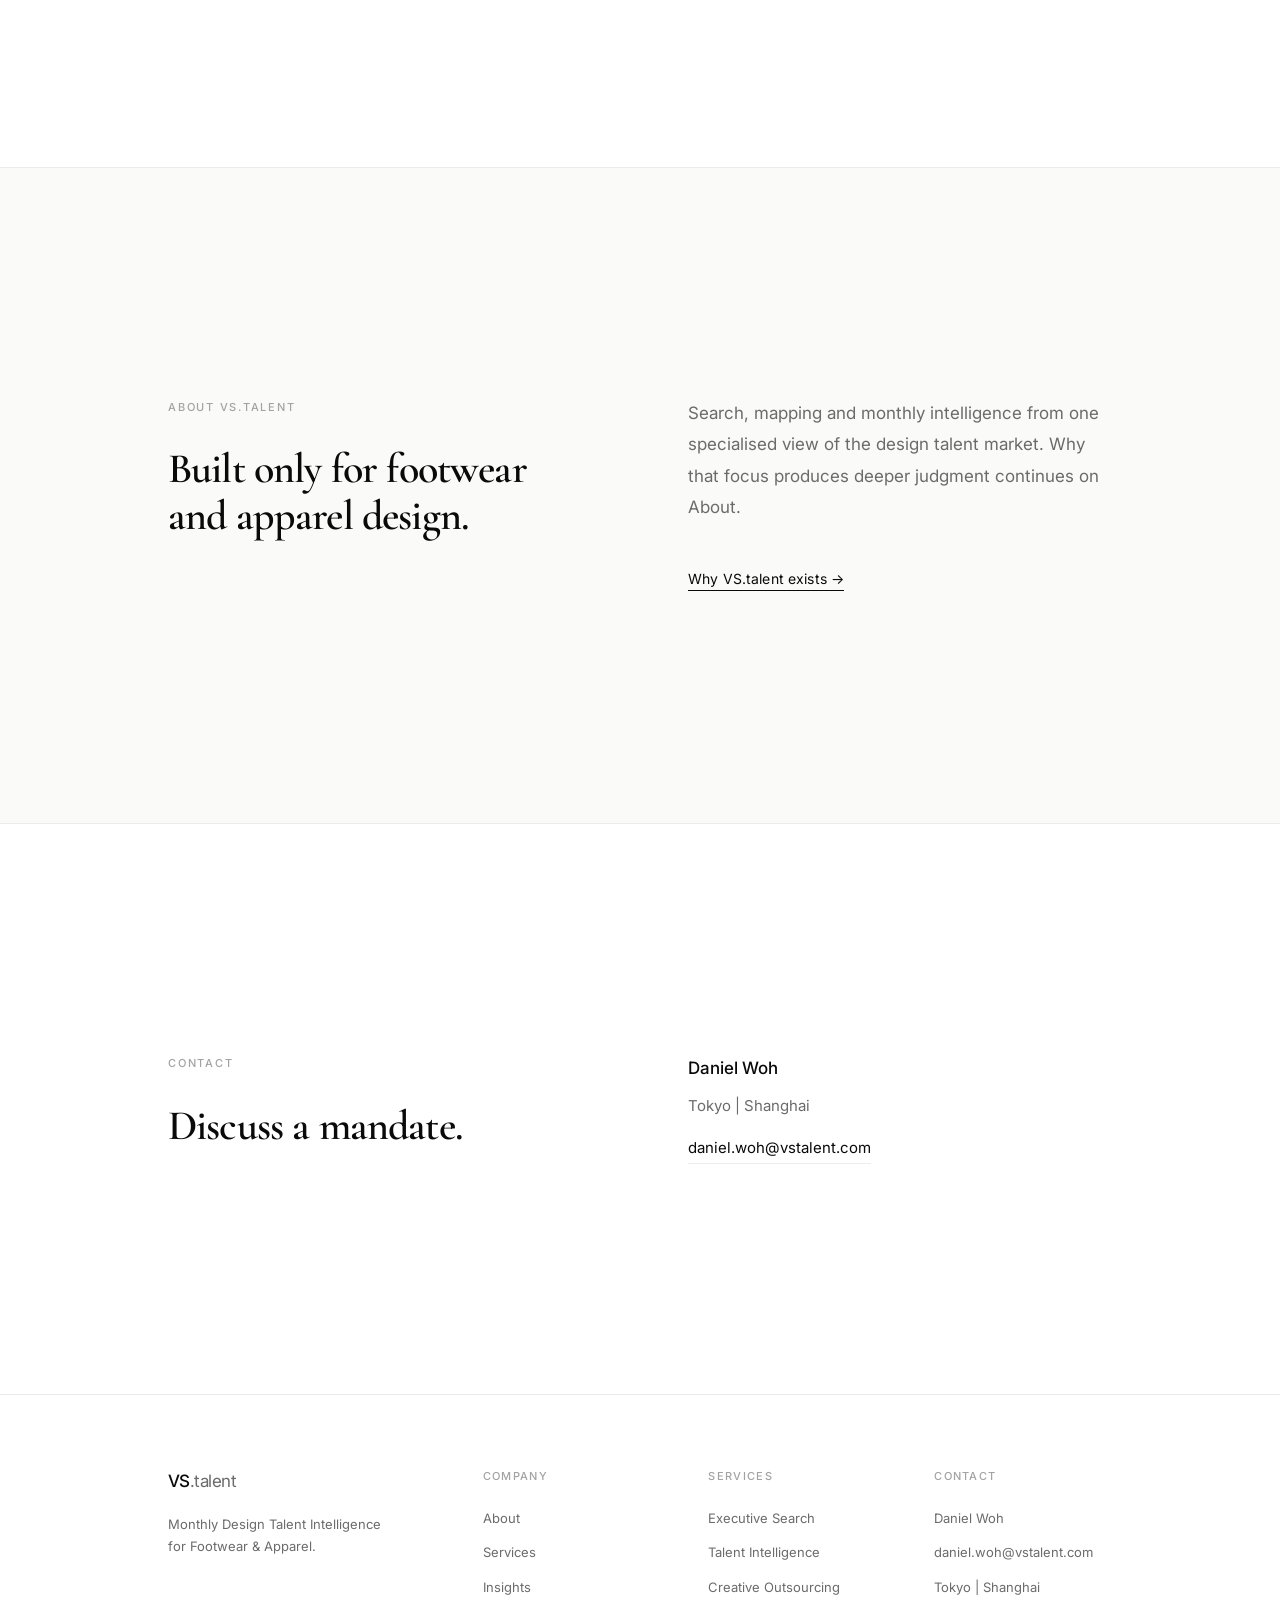
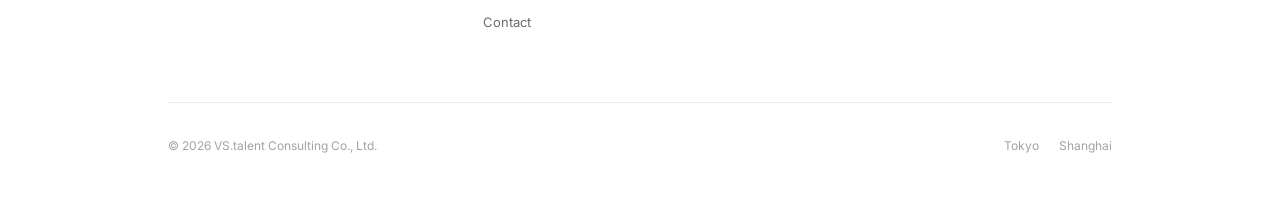
==== commit de17a0c8: "Update October 2026 Talent Intelligence Publish the 27 October 2026 month-to-date figures, charts an" ====
--- a/index.html
+++ b/index.html
@@ -3,16 +3,18 @@
 <head>
   <meta charset="UTF-8">
   <meta name="viewport" content="width=device-width, initial-scale=1.0">
-  <meta name="description" content="Monthly Intelligence, September 2026. Updated monthly. 383 footwear and apparel design professionals.">
-  <title>VS.talent Monthly Intelligence | September 2026</title>
-  <meta property="og:title" content="VS.talent Monthly Intelligence | September 2026">
-  <meta property="og:description" content="Monthly Intelligence, September 2026. Updated monthly. 383 footwear and apparel design professionals.">
+  <meta name="description" content="Design talent intelligence for footwear and apparel brands. October 2026 edition: 394 professionals open to new opportunities. Data as of 27 October 2026.">
+  <title>VS.talent | Footwear &amp; Apparel Design Talent</title>
+  <link rel="canonical" href="https://www.vstalent.com/">
+  <meta property="og:title" content="VS.talent | Footwear &amp; Apparel Design Talent">
+  <meta property="og:description" content="October 2026 design talent intelligence: 394 footwear and apparel professionals. Data as of 27 October 2026.">
   <meta property="og:type" content="website">
-  <meta property="og:image" content="images/covers/report-cover-september-2026.jpg">
+  <meta property="og:url" content="https://www.vstalent.com/">
+  <meta property="og:image" content="https://www.vstalent.com/images/covers/report-cover-october-2026.jpg">
   <meta name="twitter:card" content="summary_large_image">
-  <meta name="twitter:title" content="VS.talent Monthly Intelligence | September 2026">
-  <meta name="twitter:description" content="Monthly Intelligence, September 2026. Updated monthly. 383 footwear and apparel design professionals.">
-  <meta name="twitter:image" content="images/covers/report-cover-september-2026.jpg">
+  <meta name="twitter:title" content="VS.talent | Footwear &amp; Apparel Design Talent">
+  <meta name="twitter:description" content="October 2026 design talent intelligence: 394 footwear and apparel professionals. Data as of 27 October 2026.">
+  <meta name="twitter:image" content="https://www.vstalent.com/images/covers/report-cover-october-2026.jpg">
   <link rel="stylesheet" href="styles.css">
 </head>
 <body>
@@ -34,73 +36,231 @@
   <main>
 
     <!-- 1. Hero -->
-    <section class="chapter chapter--hero" id="intelligence">
+    <section class="chapter chapter--hero">
       <div class="container">
         <div class="hero__layout">
           <div>
-            <p class="eyebrow">Latest Intelligence</p>
-            <h1 class="display">September 2026</h1>
-            <p class="lead">Updated Monthly. Footwear and apparel design talent — 383 professionals in the current pool.</p>
-            <p class="hero__positioning">adidas leads with 107. Experienced talent remains concentrated in mature brand ecosystems.</p>
+            <p class="eyebrow">Monthly Intelligence</p>
+            <h1 class="display">October 2026</h1>
+            <p class="lead">Updated monthly. Footwear and apparel design talent — 394 professionals in the current pool.</p>
+            <p class="data-as-of">Data as of 27 October 2026</p>
+            <p class="hero__positioning">adidas leads with 107. Experienced talent remains concentrated in mature brand ecosystems. This is a month-to-date snapshot, not a full-month close.</p>
             <dl class="hero__metrics">
               <div class="hero__metric">
-                <dt>383</dt>
+                <dt>394</dt>
                 <dd>Candidates</dd>
               </div>
               <div class="hero__metric">
-                <dt>+14</dt>
+                <dt>+11</dt>
                 <dd>Added</dd>
               </div>
               <div class="hero__metric">
-                <dt>63.2%</dt>
+                <dt>62.2%</dt>
                 <dd>Top 10 Brand Experience</dd>
               </div>
               <div class="hero__metric">
-                <dt>51.5%</dt>
+                <dt>51.3%</dt>
                 <dd>Cross-border Preference</dd>
               </div>
             </dl>
             <div class="hero__actions">
-              <a href="insights.html" class="text-link">Read on Insights →</a>
-              <a href="contact.html?interest=report#request-report" class="text-link text-link--muted">Request Full Report →</a>
+              <a href="#intelligence" class="text-link">Latest Intelligence →</a>
+              <a href="contact.html?interest=report&amp;edition=2026-10#request-report" class="text-link text-link--muted">Request Full Report →</a>
             </div>
           </div>
           <figure class="hero__cover">
-            <img src="images/covers/report-cover-september-2026.jpg" alt="September 2026 Monthly Intelligence" width="1200" height="1697">
+            <img src="images/covers/report-cover-october-2026.jpg" alt="VS.talent Design Candidates Report, October 2026. Data as of 27 October 2026." width="1200" height="1698">
           </figure>
         </div>
       </div>
     </section>
 
-    <!-- 2. Key Insights -->
+    <!-- 2. October Intelligence -->
+    <section id="intelligence" class="chapter chapter--soft">
+      <div class="container">
+        <header class="chapter__intro">
+          <p class="eyebrow">Latest Intelligence</p>
+          <h2 class="heading">October 2026 — Design Talent Intelligence</h2>
+          <p class="subheading">Data as of 27 October 2026</p>
+        </header>
+        <div class="publication">
+          <div>
+            <div class="publication__cover">
+              <img src="images/covers/report-cover-october-2026.jpg" alt="October 2026 Design Candidates Report cover" width="1200" height="1698">
+            </div>
+            <p class="publication__date">Month-to-date snapshot</p>
+          </div>
+          <div>
+            <p class="publication__summary">As of 27 October 2026, the database covers 394 footwear and apparel design professionals open to new opportunities — 11 more than the September snapshot, or 2.9%. Additions are more evenly split between apparel and footwear. Outdoor and Luxury are the joint leading categories in that cohort, and flexible engagement preferences have increased.</p>
+            <dl class="publication__meta">
+              <div><dt>Candidates</dt><dd>394</dd></div>
+              <div><dt>Added</dt><dd>+11</dd></div>
+              <div><dt>Top 10 brands</dt><dd>62.2%</dd></div>
+              <div><dt>Cross-border</dt><dd>51.3%</dd></div>
+            </dl>
+            <p class="publication__summary-label">Key findings</p>
+            <ul class="publication__bullets">
+              <li>Apparel and footwear designers account for 83.2% of the database.</li>
+              <li>China received 162 work-location selections. Among cross-border inflows, China leads with 110, ahead of Japan at 105.</li>
+              <li>Top 10 brands cover 245 candidates (62.2%). Another 149 come from luxury, fashion, specialist outdoor and regional brands.</li>
+            </ul>
+            <div class="hero__actions">
+              <a href="insights.html" class="text-link">Read Insights →</a>
+              <a href="contact.html?interest=report&amp;edition=2026-10#request-report" class="text-link text-link--muted">Request Full Report →</a>
+            </div>
+          </div>
+        </div>
+      </div>
+    </section>
+
+    <!-- 3. Interactive Charts -->
+    <section id="charts" class="chapter">
+      <div class="container">
+        <header class="chapter__intro chapter__intro--wide">
+          <p class="eyebrow">Interactive Charts</p>
+          <h2 class="heading">October market analytics.</h2>
+          <p class="subheading">Five views from the 27 October snapshot. The briefing continues on Insights.</p>
+        </header>
+
+        <div class="data-story">
+          <article class="data-story__row">
+            <div class="data-story__prose">
+              <p class="data-story__label">Leading Brand Ecosystems · October 2026</p>
+              <p class="data-story__text">245 unique candidates (62.2%) have experience at one or more Top 10 brands. adidas remains the largest talent ecosystem with 107 candidates (27.2%), ahead of Nike (37), The North Face (31) and PUMA (30).</p>
+            </div>
+            <figure class="data-story__visual">
+              <button type="button" data-lightbox="images/analytics/top-brands.jpg" aria-label="Expand Leading Brand Ecosystems chart">
+                <img src="images/analytics/top-brands.jpg" alt="Top 10 brands served by candidates, data as of 27 October 2026. adidas 107, Nike 37, The North Face 31, PUMA 30." width="1422" height="597" loading="lazy">
+              </button>
+              <figcaption class="data-story__caption">Click to enlarge</figcaption>
+            </figure>
+          </article>
+
+          <article class="data-story__row data-story__row--reverse">
+            <div class="data-story__prose">
+              <p class="data-story__label">Global Nationality Distribution · October 2026</p>
+              <p class="data-story__text">American designers lead at 126 (32.0%), followed by Korean talent at 51 and Chinese talent at 49. The Top 10 nationalities represent 93.7% of the pool (369 of 394).</p>
+            </div>
+            <figure class="data-story__visual">
+              <button type="button" data-lightbox="images/analytics/nationality-distribution.jpg" aria-label="Expand Global Nationality Distribution chart">
+                <img src="images/analytics/nationality-distribution.jpg" alt="Top 10 nationalities, data as of 27 October 2026. US 126, Korean 51, Chinese 49." width="1422" height="620" loading="lazy">
+              </button>
+              <figcaption class="data-story__caption">Click to enlarge</figcaption>
+            </figure>
+          </article>
+
+          <article class="data-story__row">
+            <div class="data-story__prose">
+              <p class="data-story__label">Preferred Work Destinations · October 2026</p>
+              <p class="data-story__text">China received 162 destination selections (41.1%) and Japan 122 (31.0%). Remote, Freelance and Hybrid — 72 selections from 71 candidates — are excluded from this geographic view.</p>
+            </div>
+            <figure class="data-story__visual">
+              <button type="button" data-lightbox="images/analytics/preferred-destinations.jpg" aria-label="Expand Preferred Work Destinations chart">
+                <img src="images/analytics/preferred-destinations.jpg" alt="Preferred work destinations, data as of 27 October 2026. China 162, Japan 122, US 81." width="1422" height="617" loading="lazy">
+              </button>
+              <figcaption class="data-story__caption">Click to enlarge</figcaption>
+            </figure>
+          </article>
+
+          <article class="data-story__row data-story__row--reverse">
+            <div class="data-story__prose">
+              <p class="data-story__label">Cross-border Talent Mobility · October 2026</p>
+              <p class="data-story__text">Of 255 cross-border selections, China received 110 and Japan 105. US to Japan (39) and US to China (29) lead. 198 of 386 eligible candidates (51.3%) will consider a cross-border move.</p>
+            </div>
+            <figure class="data-story__visual">
+              <button type="button" data-lightbox="images/analytics/cross-border-flows.jpg" aria-label="Expand Cross-border Talent Mobility chart">
+                <img src="images/analytics/cross-border-flows.jpg" alt="Top 10 cross-border talent flows, data as of 27 October 2026. US to Japan 39, US to China 29." width="1422" height="612" loading="lazy">
+              </button>
+              <figcaption class="data-story__caption">Click to enlarge</figcaption>
+            </figure>
+          </article>
+
+          <article class="data-story__row">
+            <div class="data-story__prose">
+              <p class="data-story__label">Salary Distribution · October 2026</p>
+              <p class="data-story__text">Based on 116 valid salary records (29.4%). The US median is about USD 221K across 37 records. China, Germany and Korea sit lower. Japan and France have fewer than five records and are directional only. The chart shows 107 records across eight countries.</p>
+            </div>
+            <figure class="data-story__visual">
+              <button type="button" data-lightbox="images/analytics/salary-distribution.jpg" aria-label="Expand Salary Distribution chart">
+                <img src="images/analytics/salary-distribution.jpg" alt="Salary distribution by current location in USD, data as of 27 October 2026. 107 records across eight countries." width="1422" height="593" loading="lazy">
+              </button>
+              <figcaption class="data-story__caption">Click to enlarge</figcaption>
+            </figure>
+          </article>
+        </div>
+
+        <div class="chapter__outro">
+          <a href="insights.html" class="text-link">Continue on Insights →</a>
+        </div>
+      </div>
+    </section>
+
+    <!-- 4. Key Insights -->
     <section id="insights-home" class="chapter chapter--soft">
       <div class="container">
         <header class="chapter__intro chapter__intro--wide">
           <p class="eyebrow">Key Insights</p>
-          <h2 class="heading">What September signals.</h2>
-          <p class="subheading">Six signals from the September pool. Charts and the longer reading are on Insights.</p>
+          <h2 class="heading">What October signals.</h2>
+          <p class="subheading">Flexible engagement is rising inside the database, and it is not the same as relocation readiness. The briefing continues on Insights.</p>
         </header>
 
         <ul class="key-insights">
-          <li>383 professionals, with 14 added in September</li>
-          <li>Apparel and Luxury lead the new cohort</li>
-          <li>China received 156 preferred destinations</li>
-          <li>Japan received 121 preferred destinations</li>
-          <li>63.2% carry Top 10 brand experience</li>
-          <li>51.5% of eligible candidates will consider a cross-border move</li>
+          <li>394 professionals, with 11 added by 27 October</li>
+          <li>New additions are more evenly split between apparel and footwear</li>
+          <li>Outdoor and Luxury are the joint leading categories in the new cohort</li>
+          <li>China received 162 preferred destinations; Japan received 122</li>
+          <li>62.2% carry Top 10 brand experience</li>
+          <li>51.3% of eligible candidates will consider a cross-border move</li>
         </ul>
 
         <div class="chapter__outro">
           <div class="hero__actions">
             <a href="insights.html" class="text-link">Read Key Insights →</a>
-            <a href="contact.html?interest=report#request-report" class="text-link text-link--muted">Request Full Report →</a>
-          </div>
-        </div>
-      </div>
-    </section>
-
-    <!-- 3. Request Talent Mapping -->
-    <section id="mapping" class="chapter">
+            <a href="contact.html?interest=report&amp;edition=2026-10#request-report" class="text-link text-link--muted">Request Full Report →</a>
+          </div>
+        </div>
+      </div>
+    </section>
+
+    <!-- 5. Full Report -->
+    <section id="report" class="chapter">
+      <div class="container">
+        <header class="chapter__intro">
+          <p class="eyebrow">Monthly Intelligence</p>
+          <h2 class="heading">October 2026.</h2>
+          <p class="subheading">Data as of 27 October 2026. Shared upon request.</p>
+        </header>
+
+        <div class="publication">
+          <div>
+            <div class="publication__cover">
+              <img src="images/covers/report-cover-october-2026.jpg" alt="October 2026 Design Candidates Report cover" width="1200" height="1698">
+            </div>
+            <p class="publication__date">Month-to-date snapshot</p>
+          </div>
+          <div>
+            <p class="publication__summary-label">Market Intelligence</p>
+            <p class="publication__summary">The October edition covers 394 design professionals, 11 more than the September snapshot. The archive and the longer reading, including flexible engagement, are on Insights.</p>
+            <ul class="publication__bullets">
+              <li>245 candidates (62.2%) have Top 10 brand experience. adidas leads with 107.</li>
+              <li>China (162) and Japan (122) lead preferred destinations.</li>
+              <li>Salary figures cover 116 records and should be read as directional.</li>
+            </ul>
+            <p class="publication__access">Full monthly reports are available upon request to verified hiring managers, HR leaders and selected industry partners.</p>
+            <div class="hero__actions">
+              <a href="contact.html?interest=report&amp;edition=2026-10#request-report" class="text-link">Request Full Report →</a>
+            </div>
+          </div>
+        </div>
+
+        <div class="chapter__outro">
+          <a href="#mapping" class="text-link">Request Talent Mapping →</a>
+        </div>
+      </div>
+    </section>
+
+    <!-- 6. Request Talent Mapping -->
+    <section id="mapping" class="chapter chapter--soft">
       <div class="container split">
         <div>
           <p class="eyebrow">Request Talent Mapping</p>
@@ -113,8 +273,8 @@
       </div>
     </section>
 
-    <!-- 4. Services -->
-    <section id="services" class="chapter chapter--soft">
+    <!-- 7. Services -->
+    <section id="services" class="chapter">
       <div class="container">
         <header class="chapter__intro">
           <p class="eyebrow">Services</p>
@@ -152,22 +312,22 @@
       </div>
     </section>
 
-    <!-- 5. About -->
-    <section id="about" class="chapter">
+    <!-- 8. About -->
+    <section id="about" class="chapter chapter--soft">
       <div class="container split">
         <div>
-          <p class="eyebrow">About</p>
-          <h2 class="heading">Why VS.talent Exists</h2>
-        </div>
-        <div>
-          <p class="body-text">Search, mapping and monthly intelligence from one specialised view of the design talent market. The longer perspective continues on About.</p>
-          <p style="margin-top: 40px;"><a href="about.html#why" class="text-link">Continue on About →</a></p>
-        </div>
-      </div>
-    </section>
-
-    <!-- 6. Contact -->
-    <section id="contact" class="chapter chapter--soft">
+          <p class="eyebrow">About VS.talent</p>
+          <h2 class="heading">Built only for footwear and apparel design.</h2>
+        </div>
+        <div>
+          <p class="body-text">Search, mapping and monthly intelligence from one specialised view of the design talent market. Why that focus produces deeper judgment continues on About.</p>
+          <p style="margin-top: 40px;"><a href="about.html" class="text-link">Why VS.talent exists →</a></p>
+        </div>
+      </div>
+    </section>
+
+    <!-- 7. Contact -->
+    <section id="contact" class="chapter">
       <div class="container split">
         <div>
           <p class="eyebrow">Contact</p>
@@ -175,7 +335,6 @@
         </div>
         <div class="contact-card">
           <p class="contact-card__name">Daniel Woh</p>
-          <p class="contact-card__role">Founder &amp; Senior Consultant</p>
           <p class="contact-card__loc">Tokyo | Shanghai</p>
           <a href="mailto:daniel.woh@vstalent.com" class="contact-card__email">daniel.woh@vstalent.com</a>
         </div>
@@ -224,10 +383,30 @@
     </div>
   </footer>
 
+  <div class="lightbox" id="lightbox" hidden>
+    <button type="button" class="lightbox__close" aria-label="Close">&times;</button>
+    <img class="lightbox__img" src="" alt="">
+  </div>
+
   <script>
     document.querySelector('.nav-toggle')?.addEventListener('click', () => {
       document.querySelector('.site-nav')?.classList.toggle('is-open');
     });
+    const lightbox = document.getElementById('lightbox');
+    const lightboxImg = lightbox.querySelector('.lightbox__img');
+    document.querySelectorAll('[data-lightbox]').forEach(el => {
+      el.addEventListener('click', () => {
+        lightboxImg.src = el.dataset.lightbox;
+        lightboxImg.alt = el.closest('article')?.querySelector('.data-story__label')?.textContent || 'Chart';
+        lightbox.hidden = false;
+        document.body.style.overflow = 'hidden';
+      });
+    });
+    lightbox.querySelector('.lightbox__close').addEventListener('click', () => {
+      lightbox.hidden = true; lightboxImg.src = ''; document.body.style.overflow = '';
+    });
+    lightbox.addEventListener('click', e => { if (e.target === lightbox) { lightbox.hidden = true; lightboxImg.src = ''; document.body.style.overflow = ''; }});
+    document.addEventListener('keydown', e => { if (e.key === 'Escape' && !lightbox.hidden) { lightbox.hidden = true; lightboxImg.src = ''; document.body.style.overflow = ''; }});
   </script>
 </body>
 </html>
--- a/styles.css
+++ b/styles.css
@@ -749,14 +749,6 @@
   margin-bottom: 8px;
 }
 
-.contact-card__role {
-  font-size: 15px;
-  font-weight: 400;
-  color: var(--muted);
-  line-height: 1.6;
-  margin-bottom: 4px;
-}
-
 .contact-card__loc {
   font-size: 15px;
   font-weight: 400;
@@ -812,21 +804,6 @@
   transition: border-color var(--ease);
 }
 
-.form-field select {
-  appearance: none;
-  border-radius: 0;
-  cursor: pointer;
-  padding-right: 28px;
-  background-image: linear-gradient(45deg, transparent 50%, var(--muted) 50%), linear-gradient(135deg, var(--muted) 50%, transparent 50%);
-  background-position: calc(100% - 10px) calc(50% - 2px), calc(100% - 4px) calc(50% - 2px);
-  background-size: 6px 6px, 6px 6px;
-  background-repeat: no-repeat;
-}
-
-.form-field select:invalid {
-  color: var(--muted);
-}
-
 .form-field input:focus,
 .form-field textarea:focus,
 .form-field select:focus {
@@ -839,6 +816,27 @@
   resize: vertical;
 }
 
+.form-field select {
+  border-radius: 0;
+  appearance: none;
+}
+
+.form-hint {
+  margin-top: 20px;
+  font-size: 13px;
+  line-height: 1.65;
+  color: var(--muted);
+  max-width: 46ch;
+}
+
+.data-as-of {
+  margin-top: 20px;
+  font-size: 13px;
+  font-weight: 500;
+  letter-spacing: 0.04em;
+  color: var(--text);
+}
+
 .form-field--optional label::after {
   content: ' (optional)';
   letter-spacing: 0;
@@ -860,6 +858,51 @@
 .form-checkbox input {
   margin-top: 4px;
   flex-shrink: 0;
+}
+
+.form-interest {
+  border: none;
+  padding: 0;
+  margin: 0 0 32px;
+  min-width: 0;
+}
+
+.form-interest legend {
+  display: block;
+  font-size: 11px;
+  font-weight: 500;
+  letter-spacing: 0.12em;
+  text-transform: uppercase;
+  color: var(--muted-light);
+  margin-bottom: 16px;
+  padding: 0;
+}
+
+.form-radio {
+  display: flex;
+  gap: 12px;
+  align-items: flex-start;
+  margin-bottom: 12px;
+  font-size: 15px;
+  font-weight: 400;
+  letter-spacing: 0;
+  text-transform: none;
+  line-height: 1.65;
+  color: var(--muted);
+  cursor: pointer;
+}
+
+.form-radio:last-child {
+  margin-bottom: 0;
+}
+
+.form-radio input {
+  margin-top: 4px;
+  flex-shrink: 0;
+}
+
+.form-radio span {
+  color: var(--text);
 }
 
 .form-submit {
